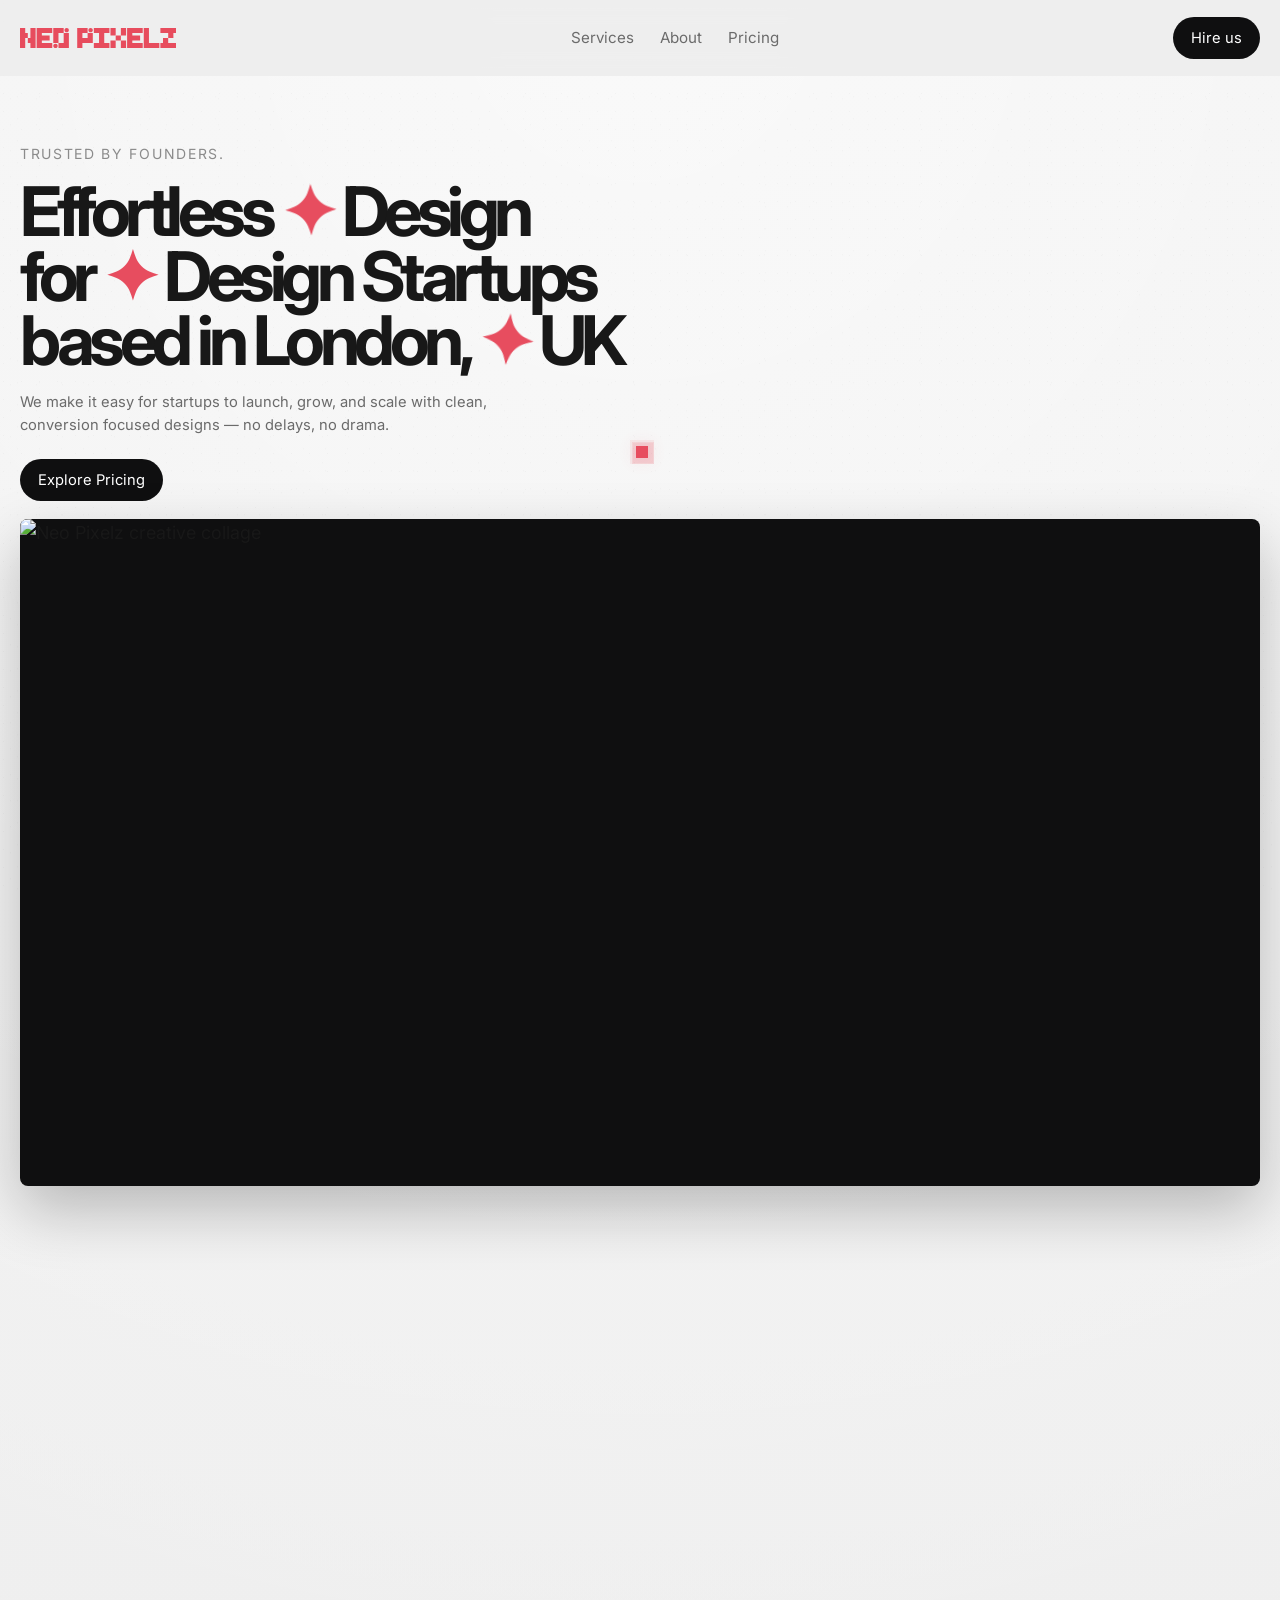
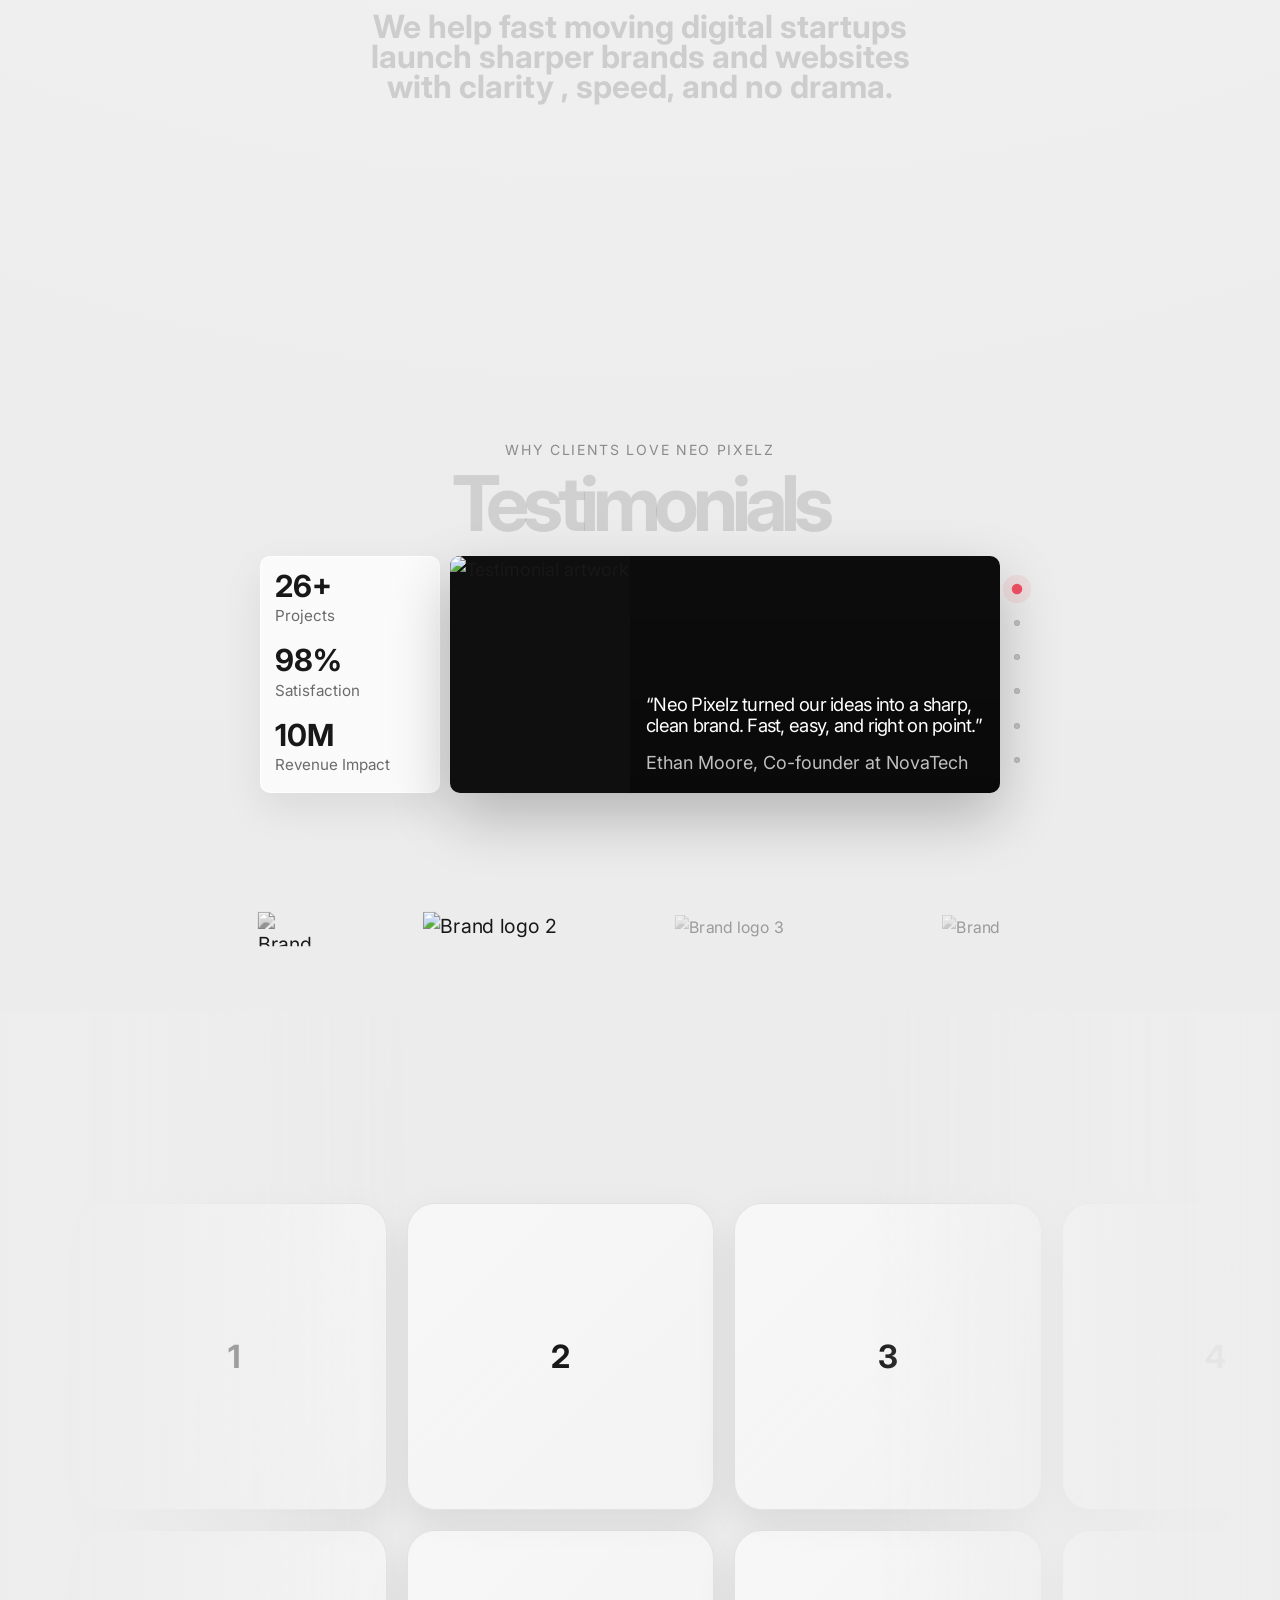
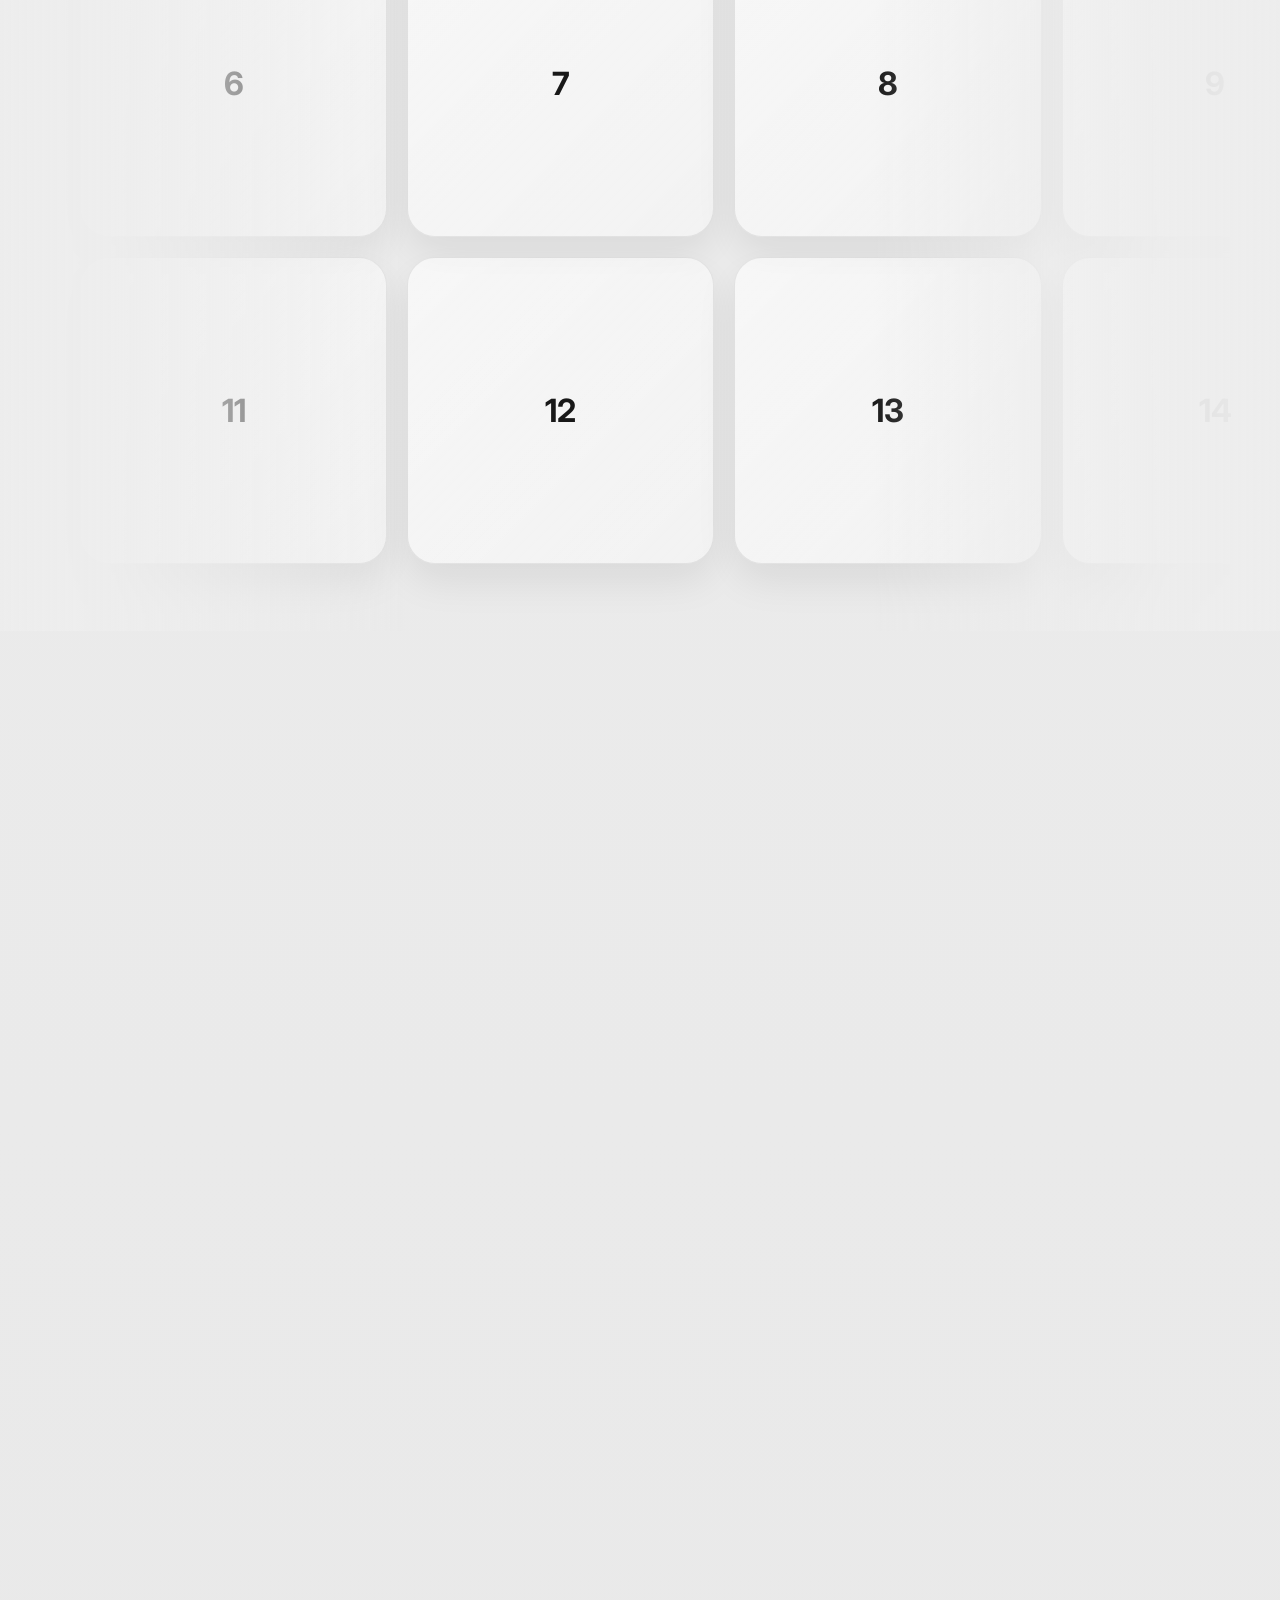
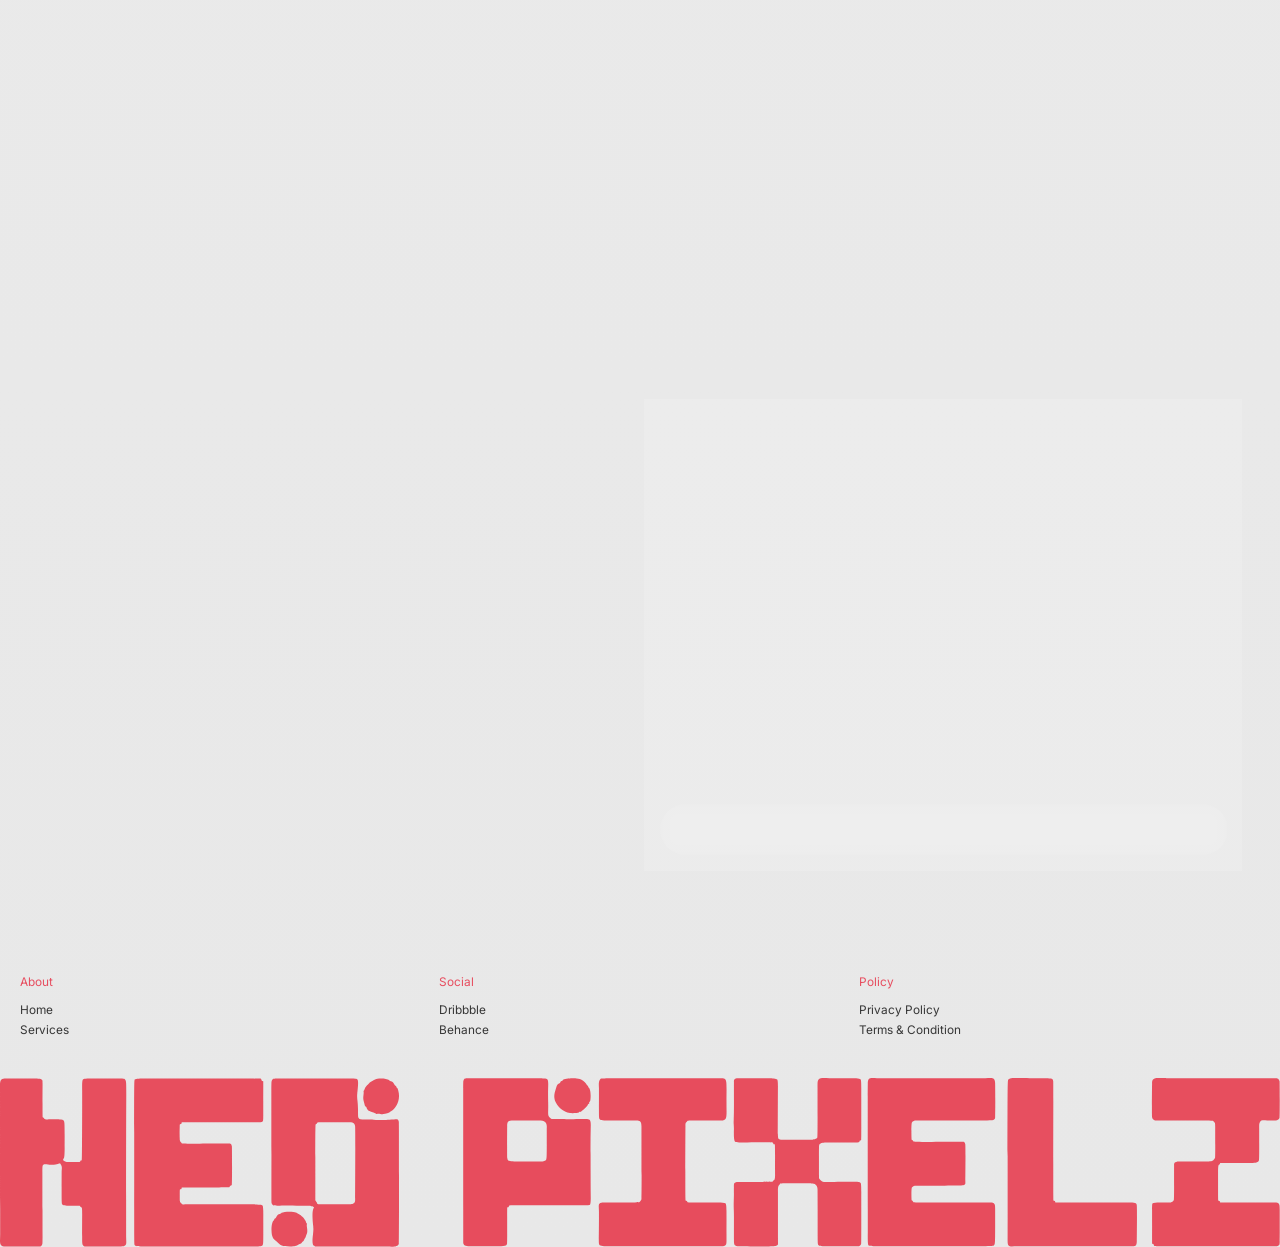
==== index.html @ 7603b180 "Add files via upload" ====
<!DOCTYPE html>
<html lang="en">
<head>
  <meta charset="UTF-8" />
  <meta name="viewport" content="width=device-width, initial-scale=1.0" />
  <meta name="description" content="Neo Pixelz-inspired agency portfolio website." />
  <title>Neo Pixelz-Design Agency</title>
  <link rel="preconnect" href="https://fonts.googleapis.com" />
  <link rel="preconnect" href="https://fonts.gstatic.com" crossorigin />
  <link href="https://fonts.googleapis.com/css2?family=Inter:wght@400;500;600;700;800;900&display=swap" rel="stylesheet" />
  <link rel="stylesheet" href="./style.css" />
</head>
<body>
  <div class="pixel-cursor" aria-hidden="true"></div>
  <div class="pixel-cursor-dot" aria-hidden="true"></div>
  <div class="cursor-follow-circle" aria-hidden="true"></div>
  <div class="splash-screen" aria-hidden="true">
    <div class="splash-inner">
      <span class="splash-mini">Creative Studio</span>
      <h1 class="splash-wordmark"><span>N</span><span>e</span><span>o</span><span>&nbsp;</span><span>P</span><span>i</span><span>x</span><span>e</span><span>l</span><span>z</span></h1>
      <span class="splash-underline" aria-hidden="true"></span>
    </div>
  </div>

  <a class="skip-link" href="#main">Skip to content</a>

  <header class="site-header">
    <div class="container nav-wrap">
      <a href="#hero" class="brand" aria-label="Neo Pixelz home">
        <img src="assets/Logo-H.svg" alt="Neo Pixelz logo" width="117" height="37" />
      </a>

      <nav class="site-nav desktop-nav" aria-label="Primary navigation">
        <a href="#services">Services</a>
        <a href="#about">About</a>
        <a href="#pricing">Pricing</a>
      </nav>

      <button class="nav-cta desktop-only" type="button">Hire us</button>

      <button class="menu-toggle" type="button" aria-expanded="false" aria-controls="mobile-nav" aria-label="Open navigation">
        <span></span><span></span>
      </button>
    </div>

    <nav id="mobile-nav" class="mobile-nav" aria-label="Mobile navigation">
      <a href="#services">Services</a>
      <a href="#about">About</a>
      <a href="#pricing">Pricing</a>
      <a href="#faq">FAQ</a>
      <a href="#contact">Contact</a>
    </nav>
  </header>

  <main id="main">
    <section class="hero section" id="hero">
      <div class="container hero-shell">
        <div class="hero-copy reveal reveal-up">
          <p class="micro-label">Trusted by founders.</p>
          <h1 class="hero-title">
            <span>Effortless <em>✦</em> Design</span>
            <span>for <strong>✦</strong> Design Startups</span>
            <span>based in London, <b>✦</b> UK</span>
          </h1>
          <p class="hero-text">We make it easy for startups to launch, grow, and scale with clean, conversion focused designs — no delays, no drama.</p>
          <div class="hero-actions">
            <a href="#pricing" class="primary-pill">Explore Pricing</a>
          </div>
        </div>

        <div class="hero-media frame-card reveal reveal-scale delay-1">
          <img src="https://framerusercontent.com/images/dT5S1njJpyHvznBNeTmMAwfBcqQ.png?width=2848&height=1604" alt="Neo Pixelz creative collage" width="1424" height="802" loading="eager" />
        </div>
      </div>

      <div class="ticker-zone">
        <div class="ticker ticker-left">
          <span>Brand Design</span><span>Logo Design</span><span>Website Design</span><span>Brand Design</span><span>Senior Designer</span><span>10 Years of Experience</span>
          <span>Brand Design</span><span>Logo Design</span><span>Website Design</span><span>Brand Design</span><span>Senior Designer</span><span>10 Years of Experience</span>
        </div>
        <div class="ticker ticker-right">
          <span>Over 100 Customers</span><span>Logo Design</span><span>Website Design</span><span>Brand Design</span><span>Conversion Focus</span><span>UI Direction</span>
          <span>Over 100 Customers</span><span>Logo Design</span><span>Website Design</span><span>Brand Design</span><span>Conversion Focus</span><span>UI Direction</span>
        </div>
      </div>
    </section>

    <section class="section intro-section">
      <div class="container narrow intro-exact">
        <div class="intro-hello reveal intro-hello-anim">(hello)</div>
        <h2 class="intro-heading reveal intro-heading-anim">
          <span class="line dark-line">We help fast moving digital startups</span>
          <span class="line dark-line">launch sharper brands and websites</span>
          <span class="line muted-line">with clarity , speed, and no drama.</span>
        </h2>
        
      </div>
    </section>

    <section class="section" id="testimonials">
      <div class="container">
        <div class="section-center reveal reveal-up">
          <p class="section-mini">Why clients love Neo Pixelz</p>
          <h2 class="display-title ghost-title">Testimonials</h2>
        </div>

        <div class="testimonial-stage">
          <div class="stats-panel glass-card reveal reveal-left">
            <div><strong>26+</strong><span>Projects</span></div>
            <div><strong>98%</strong><span>Satisfaction</span></div>
            <div><strong>10M</strong><span>Revenue Impact</span></div>
          </div>
          <article class="quote-panel testimonial-carousel frame-card reveal reveal-right delay-1" aria-label="Client testimonials">
            <div class="testimonial-viewport">
              <div class="testimonial-track">
                <div class="testimonial-card">
                  <img src="https://framerusercontent.com/images/q6Lt0wxatBudeFMJylqNDhblWfw.png?width=325&height=256" alt="Testimonial artwork" width="325" height="256" loading="lazy" />
                  <div class="quote-copy">
                    <blockquote>“Neo Pixelz turned our ideas into a sharp, clean brand. Fast, easy, and right on point.”</blockquote>
                    <p>Ethan Moore, Co-founder at NovaTech</p>
                  </div>
                </div>
                <div class="testimonial-card">
                  <img src="https://framerusercontent.com/images/q6Lt0wxatBudeFMJylqNDhblWfw.png?width=325&height=256" alt="Testimonial artwork" width="325" height="256" loading="lazy" />
                  <div class="quote-copy">
                    <blockquote>“Neo Pixelz turned our ideas into a sharp, clean brand. Fast, easy, and right on point.”</blockquote>
                    <p>Maya Chen, Founder at Luma Labs</p>
                  </div>
                </div>
                <div class="testimonial-card">
                  <img src="https://framerusercontent.com/images/q6Lt0wxatBudeFMJylqNDhblWfw.png?width=325&height=256" alt="Testimonial artwork" width="325" height="256" loading="lazy" />
                  <div class="quote-copy">
                    <blockquote>“Neo Pixelz turned our ideas into a sharp, clean brand. Fast, easy, and right on point.”</blockquote>
                    <p>Arjun Patel, CEO at Northline</p>
                  </div>
                </div>
                <div class="testimonial-card">
                  <img src="https://framerusercontent.com/images/q6Lt0wxatBudeFMJylqNDhblWfw.png?width=325&height=256" alt="Testimonial artwork" width="325" height="256" loading="lazy" />
                  <div class="quote-copy">
                    <blockquote>“Neo Pixelz turned our ideas into a sharp, clean brand. Fast, easy, and right on point.”</blockquote>
                    <p>Sophia Reed, Marketing Lead at Vanta</p>
                  </div>
                </div>
                <div class="testimonial-card">
                  <img src="https://framerusercontent.com/images/q6Lt0wxatBudeFMJylqNDhblWfw.png?width=325&height=256" alt="Testimonial artwork" width="325" height="256" loading="lazy" />
                  <div class="quote-copy">
                    <blockquote>“Neo Pixelz turned our ideas into a sharp, clean brand. Fast, easy, and right on point.”</blockquote>
                    <p>Leo Brooks, Product Head at Orbit</p>
                  </div>
                </div>
                <div class="testimonial-card">
                  <img src="https://framerusercontent.com/images/q6Lt0wxatBudeFMJylqNDhblWfw.png?width=325&height=256" alt="Testimonial artwork" width="325" height="256" loading="lazy" />
                  <div class="quote-copy">
                    <blockquote>“Neo Pixelz turned our ideas into a sharp, clean brand. Fast, easy, and right on point.”</blockquote>
                    <p>Nora Ellis, Co-founder at Finch</p>
                  </div>
                </div>
              </div>
            </div>
            <div class="testimonial-dots" aria-label="Choose testimonial">
              <button type="button" aria-label="Show testimonial 1" class="is-active"></button>
              <button type="button" aria-label="Show testimonial 2"></button>
              <button type="button" aria-label="Show testimonial 3"></button>
              <button type="button" aria-label="Show testimonial 4"></button>
              <button type="button" aria-label="Show testimonial 5"></button>
              <button type="button" aria-label="Show testimonial 6"></button>
            </div>
          </article>
        </div>

        <div class="brand-row testimonials-brand-row reveal delay-2">
          <img src="https://framerusercontent.com/images/3cWSgJFsUVvZeOw9LdQmTOSVFhE.svg?width=58&height=32" alt="Brand logo 1" width="58" height="32" loading="lazy" />
          <img src="https://framerusercontent.com/images/nfabfL1KTOOmw22T9soWodkE5Q.svg?width=127&height=32" alt="Brand logo 2" width="127" height="32" loading="lazy" />
          <img src="https://framerusercontent.com/images/oqkjAivG8qVmaPBg07Z4Yst8rwk.svg?width=162&height=32" alt="Brand logo 3" width="162" height="32" loading="lazy" />
          <img src="https://framerusercontent.com/images/nmwtsE1SWD34rSXL3OhLE7CTn0.svg?width=83&height=32" alt="Brand logo 4" width="83" height="32" loading="lazy" />
        </div>
      </div>
    </section>

    <section class="section" id="recent-works">
      <div class="container">
        <div class="section-center reveal reveal-up">
          <p class="section-mini">Our Work</p>
          <h2 class="section-title">Recent Works</h2>
        </div>

        <div class="works-scroll-container reveal reveal-up delay-1" aria-label="Recent works">
          <div class="works-row row-1">
            <div class="works-track">
              <div class="work-card">1</div>
              <div class="work-card">2</div>
              <div class="work-card">3</div>
              <div class="work-card">4</div>
              <div class="work-card">5</div>
              <div class="work-card" aria-hidden="true">1</div>
              <div class="work-card" aria-hidden="true">2</div>
              <div class="work-card" aria-hidden="true">3</div>
              <div class="work-card" aria-hidden="true">4</div>
              <div class="work-card" aria-hidden="true">5</div>
            </div>
          </div>

          <div class="works-row row-2">
            <div class="works-track">
              <div class="work-card">6</div>
              <div class="work-card">7</div>
              <div class="work-card">8</div>
              <div class="work-card">9</div>
              <div class="work-card">10</div>
              <div class="work-card" aria-hidden="true">6</div>
              <div class="work-card" aria-hidden="true">7</div>
              <div class="work-card" aria-hidden="true">8</div>
              <div class="work-card" aria-hidden="true">9</div>
              <div class="work-card" aria-hidden="true">10</div>
            </div>
          </div>

          <div class="works-row row-3">
            <div class="works-track">
              <div class="work-card">11</div>
              <div class="work-card">12</div>
              <div class="work-card">13</div>
              <div class="work-card">14</div>
              <div class="work-card">15</div>
              <div class="work-card" aria-hidden="true">11</div>
              <div class="work-card" aria-hidden="true">12</div>
              <div class="work-card" aria-hidden="true">13</div>
              <div class="work-card" aria-hidden="true">14</div>
              <div class="work-card" aria-hidden="true">15</div>
            </div>
          </div>
        </div>
      </div>
    </section>

    <section class="section" id="services">
      <div class="container service-scatter reveal reveal-up">
        <h2 class="section-title service-center-title">What We Do?</h2>
        <div class="service-words" aria-label="Services">
          <span class="service-word-cloud word-brand">Brand Identity</span>
          <span class="service-word-cloud word-graphic">Graphic Design</span>
          <span class="service-word-cloud word-web">Web Design &amp; Dev</span>
          <span class="service-word-cloud word-performance">Performance Marketing</span>
          <span class="service-word-cloud word-social">Social Media</span>
          <span class="service-word-cloud word-video">Video Production</span>
        </div>
      </div>
    </section>

    <section class="section" id="faq">
      <div class="container narrow">
        <div class="section-center reveal reveal-up">
          <h2 class="section-title">Your Questions, Answered</h2>
        </div>
        <div class="faq-grid reveal reveal-up delay-1">
          <details><summary>Why’s Neo Pixelz instead of full time designer?</summary><p>Neo Pixelz gives startups focused design support without the overhead of a full-time hire.</p></details>
          <details><summary>How to request a design?</summary><div class="faq-answer"><div><p>You can send your brief, wireframe, or references and the work is scheduled from there.</p></div></div></details>
          <details><summary>Speed of design delivery?</summary><div class="faq-answer"><div><p>Most requests move quickly, usually within a few business days depending on scope.</p></div></div></details>
          <details><summary>What if I don’t like design?</summary><div class="faq-answer"><div><p>Feedback and revision rounds are part of the process to refine the final result.</p></div></div></details>
          <details><summary>What’s the Neo Pixelz progress like?</summary><p>The workflow at Neo Pixelz moves from brief to exploration, refinement, and final delivery.</p></details>
          <details><summary>Are there any refund?</summary><div class="faq-answer"><div><p>Refund terms depend on project stage and completed work.</p></div></div></details>
        </div>
      </div>
    </section>

    <section class="section contact-section" id="contact">
      <div class="container wide-shell">
        <div class="section-center contact-section-heading reveal reveal-up">
          <p class="section-mini">Let's Connect</p>
          <h2 class="display-title ghost-title">Let's Connect</h2>
        </div>
        <div class="contact-visual frame-card reveal reveal-scale full-bleed-card">
          <img src="https://framerusercontent.com/images/L3jNOIvjVNNJ9KYGN7ZewlhM4.png" alt="Contact section visual" width="1440" height="920" loading="lazy" />
          <div class="contact-overlay with-form">
            <div class="contact-lead">
              <p class="section-mini light">Let's Connect</p>
              <h2>Got a project in mind?</h2>
              <p class="contact-copy">Let's make something happen together.</p>
            </div>
            <form class="contact-form embedded-form">
              <div class="field-grid">
                <label>
                  <span>Name</span>
                  <input type="text" name="name" placeholder="Your name" />
                </label>
                <label>
                  <span>Email</span>
                  <input type="email" name="email" placeholder="you@example.com" />
                </label>
              </div>
              <label>
                <span>Company</span>
                <input type="text" name="company" placeholder="Your company or brand" />
              </label>
              <label>
                <span>Project Details</span>
                <textarea name="message" rows="5" placeholder="Tell us about your project"></textarea>
              </label>
              <button type="submit" class="primary-pill light-pill">Contact Us</button>
            </form>
          </div>
        </div>
      </div>
    </section>
  </main>

  <footer class="site-footer">
    <div class="container footer-card">
      <div class="footer-links">
        <div><p>About</p><a href="#about">Home</a><a href="#services">Services</a></div>
        <div><p>Social</p><a href="#">Dribbble</a><a href="#">Behance</a></div>
        <div><p>Policy</p><a href="#">Privacy Policy</a><a href="#">Terms & Condition</a></div>
      </div>
      </div>

      <div class="footer-brand">
        <img src="assets/Logo 1.svg" alt="" srcset="">
      </div>
  </footer>

  <script src="./script.js" defer></script>
</body>
</html>
---- style.css ----
:root {
  --bg: #ededed;
  --surface: #ffffff;
  --text: #181818;
  --muted: #6b6b6b;
  --muted-light: #8b8b8b;
  --line: rgba(0,0,0,0.08);
  --orange: #e74d5f;
  --orange-dark: #ff4c00;
  --dark: #0f0f10;
  --dark-2: #161617;
  --radius-sm: 18px;
  --radius-md: 28px;
  --radius-lg: 36px;
  --shadow-soft: 0 16px 40px rgba(0,0,0,0.08);
  --shadow-dark: 0 24px 60px rgba(0,0,0,0.24);
  --max: 1180px;
  --text-xs: clamp(0.75rem, 0.72rem + 0.2vw, 0.875rem);
  --text-sm: clamp(0.875rem, 0.84rem + 0.2vw, 1rem);
  --text-base: clamp(1rem, 0.96rem + 0.25vw, 1.125rem);
  --text-lg: clamp(1.25rem, 1.1rem + 0.8vw, 1.8rem);
  --text-xl: clamp(2rem, 1.35rem + 2vw, 3.6rem);
  --text-hero: clamp(2.9rem, 1.2rem + 5.5vw, 6.8rem);
}
* { box-sizing: border-box; margin: 0; padding: 0; }
html { scroll-behavior: smooth; }
body {
  min-height: 100vh;
  font-family: 'Inter', sans-serif;
  font-size: var(--text-base);
  line-height: 1.55;
  color: var(--text);
  background: var(--bg);
}
img { display: block; max-width: 100%; height: auto; }
a { color: inherit; text-decoration: none; }
button { font: inherit; border: 0; background: none; cursor: pointer; }
details summary { list-style: none; cursor: pointer; }
details summary::-webkit-details-marker { display: none; }
.skip-link {
  position: absolute;
  top: -48px;
  left: 16px;
  padding: 10px 14px;
  border-radius: 999px;
  background: #000;
  color: #fff;
  z-index: 1000;
}
.skip-link:focus { top: 16px; }
.container { width: min(calc(100% - 28px), var(--max)); margin: 0 auto; }
.narrow { width: min(calc(100% - 28px), 820px); }
.section { padding: clamp(2.5rem, 6vw, 5.5rem) 0; }
.site-header {
  position: sticky;
  top: 0;
  z-index: 100;
  background: rgba(237, 237, 237, 0.86);
  backdrop-filter: blur(14px);
}
.nav-wrap {
  min-height: 76px;
  display: flex;
  align-items: center;
  justify-content: space-between;
  gap: 18px;
}
.brand img { width: 156px; height: auto; }
.desktop-nav {
  display: flex;
  gap: 26px;
  color: var(--muted);
  font-size: 0.95rem;
}
.nav-cta,
.primary-pill {
  min-height: 42px;
  padding: 0 18px;
  border-radius: 999px;
  background: var(--dark);
  color: #fff;
  display: inline-flex;
  align-items: center;
  justify-content: center;
  font-size: 0.92rem;
}
.menu-toggle {
  display: none;
  width: 44px;
  height: 44px;
  align-items: center;
  justify-content: center;
  flex-direction: column;
  gap: 5px;
  border-radius: 999px;
  border: 1px solid var(--line);
}
.menu-toggle span {
  width: 16px;
  height: 2px;
  border-radius: 999px;
  background: var(--text);
}
.mobile-nav {
  display: none;
  padding: 0 14px 14px;
  flex-direction: column;
  gap: 12px;
}
.mobile-nav a {
  padding: 14px 16px;
  border-radius: 16px;
  background: rgba(255,255,255,0.85);
  border: 1px solid var(--line);
}
.hero {
  position: relative;
}
.hero-shell {
  display: grid;
  gap: 22px;
}
.hero-copy {
  text-align: left;
  max-width: 760px;
  margin: 0;
  justify-self: start;
}
.micro-label,
.section-mini {
  color: var(--muted-light);
  font-size: var(--text-xs);
  letter-spacing: 0.12em;
  text-transform: uppercase;
}
.hero-title {
  margin-top: 16px;
  font-size: var(--text-hero);
  line-height: 0.95;
  letter-spacing: -0.08em;
  font-weight: 700;
}
.hero-title span { display: block; }
.hero-title em,
.hero-title strong,
.hero-title b {
  display: inline-block;
  color: var(--orange);
  font-style: normal;
  font-weight: 700;
  transform-origin: center;
  transition: transform 0.2s ease-out;
  will-change: transform;
}
.hero-text {
  max-width: 580px;
  color: var(--muted);
  margin-top: 18px;
}
.hero-actions { margin-top: 22px; }
.frame-card {
  border-radius: 26px;
  overflow: hidden;
  background: var(--dark);
  box-shadow: var(--shadow-dark);
}
.glass-card {
  border-radius: 24px;
  background: rgba(255,255,255,0.75);
  border: 1px solid rgba(255,255,255,0.7);
  box-shadow: var(--shadow-soft);
}
.hero-media img {
  width: 100%;
  aspect-ratio: 1.8;
  object-fit: cover;
}
.brand-row {
  display: flex;
  align-items: center;
  justify-content: center;
  flex-wrap: wrap;
  gap: 34px;
  opacity: 0.9;
}
.testimonials-brand-row {
  margin-top: 120px;
  margin-bottom: 0;
  width: min(100%, 760px);
  margin-left: auto;
  margin-right: auto;
  justify-content: space-between;
  gap: clamp(42px, 6vw, 86px);
}
.testimonials-brand-row img {
  opacity: .38;
  transform: scale(.88);
  transition: transform .7s cubic-bezier(.16,1,.3,1), opacity .7s cubic-bezier(.16,1,.3,1), filter .7s cubic-bezier(.16,1,.3,1);
  filter: grayscale(1);
}
.testimonials-brand-row img.is-active {
  opacity: 1;
  transform: scale(1.08);
  filter: grayscale(0);
}
.ticker-zone {
  margin-top: 14px;
  overflow: hidden;
  display: grid;
  gap: 10px;
}
.ticker {
  display: flex;
  gap: 10px;
  min-width: max-content;
}
.ticker span,
.chip-row span,
.service-pills span {
  padding: 10px 14px;
  border-radius: 999px;
  background: var(--orange);
  color: white;
  font-size: 0.88rem;
  white-space: nowrap;
}
.ticker-left { animation: marqueeLeft 28s linear infinite; }
.ticker-right { animation: marqueeRight 30s linear infinite; }
.intro-section { padding-top: 3rem; }
.intro-title {
  margin-top: 12px;
  font-size: clamp(1.6rem, 1.2rem + 1.3vw, 2.4rem);
  line-height: 1.18;
  text-align: center;
}
.chip-row {
  margin-top: 20px;
  display: flex;
  justify-content: center;
  flex-wrap: wrap;
  gap: 10px;
}
.section-center { text-align: center; }
.display-title,
.section-title {
  margin-top: 10px;
  font-size: var(--text-xl);
  line-height: 0.95;
  letter-spacing: -0.07em;
}
.ghost-title {
  color: rgba(0,0,0,0.12);
}
.testimonial-stage {
  margin-top: 24px;
  display: grid;
  grid-template-columns: 280px 1fr;
  gap: 18px;
  align-items: stretch;
}
.stats-panel {
  padding: 18px;
  display: grid;
  gap: 16px;
}
.stats-panel strong {
  display: block;
  font-size: clamp(2rem, 1.4rem + 1.8vw, 3rem);
  line-height: 1;
}
.stats-panel span { color: var(--muted); font-size: 0.95rem; }
.quote-panel {
  display: grid;
  grid-template-columns: 325px 1fr;
  gap: 0;
}
.quote-panel img {
  width: 100%;
  height: 100%;
  object-fit: cover;
}
.quote-copy {
  padding: 28px;
  color: #fff;
  display: flex;
  flex-direction: column;
  justify-content: flex-end;
  background: linear-gradient(180deg, rgba(0,0,0,0.15), rgba(0,0,0,0.35));
}
.quote-copy blockquote {
  font-size: clamp(1.2rem, 1rem + 0.8vw, 1.75rem);
  line-height: 1.18;
  letter-spacing: -0.04em;
}
.quote-copy p { margin-top: 12px; color: rgba(255,255,255,0.74); }
.work-stack {
  margin-top: 24px;
  display: grid;
  gap: 18px;
}
.project-card img {
  width: 100%;
  aspect-ratio: 1.75;
  object-fit: cover;
  transition: transform 0.8s cubic-bezier(.16,1,.3,1);
}
.project-card:hover img { transform: scale(1.03); }
.project-meta {
  position: absolute;
  inset: auto 20px 20px 20px;
  display: flex;
  align-items: center;
  justify-content: space-between;
  color: #fff;
}
.project-card { position: relative; }
.project-meta h3 {
  font-size: 1.6rem;
  letter-spacing: -0.05em;
}
.services-spotlight {
  margin-top: 24px;
  display: grid;
  grid-template-columns: 1fr auto 1fr;
  align-items: center;
  gap: 18px;
}
.service-word {
  font-size: clamp(2.3rem, 2rem + 2vw, 5rem);
  letter-spacing: -0.2em;
  color: var(--orange);
  line-height: 0.9;
}
.service-word.right { text-align: right; }
.service-center-card {
  width: min(100%, 500px);
  padding: 16px;
}
.service-center-card img {
  border-radius: 20px;
  width: 100%;
  aspect-ratio: 1.6;
  object-fit: cover;
}
.service-pills {
  margin-top: 14px;
  display: flex;
  justify-content: center;
  flex-wrap: wrap;
  gap: 10px;
}
.about-layout {
  margin-top: 20px;
  display: grid;
  grid-template-columns: 360px 1fr;
  gap: 28px;
  align-items: start;
}
.about-card {
  position: relative;
}
.about-card img {
  width: 100%;
  aspect-ratio: 0.8;
  object-fit: cover;
}
.social-dots {
  position: absolute;
  left: 16px;
  bottom: 16px;
  display: flex;
  gap: 8px;
}
.social-dots span {
  width: 26px;
  height: 26px;
  border-radius: 999px;
  background: rgba(255,255,255,0.18);
  border: 1px solid rgba(255,255,255,0.22);
  backdrop-filter: blur(10px);
}
.about-copy p:last-of-type,
.about-copy > p:nth-of-type(2) {
  margin-top: 14px;
  color: var(--muted);
}
.timeline-list {
  margin-top: 24px;
  display: grid;
  gap: 10px;
}
.timeline-list div {
  display: flex;
  justify-content: space-between;
  gap: 14px;
  padding-top: 12px;
  border-top: 1px solid var(--line);
}
.timeline-list span { color: var(--muted); }
.awards-list {
  margin-top: 24px;
  display: grid;
  gap: 10px;
}
.awards-list div {
  display: grid;
  grid-template-columns: 1fr 2fr auto;
  gap: 12px;
  padding: 14px 0;
  border-top: 1px solid var(--line);
}
.awards-list span { color: var(--muted); }
.pricing-stack {
  margin-top: 24px;
  display: grid;
  gap: 16px;
}
.pricing-card {
  padding: 24px;
  border-radius: 24px;
}
.light-card {
  background: #fff;
  border: 1px solid var(--line);
  box-shadow: var(--shadow-soft);
}
.dark-glow {
  color: #fff;
  background:
    radial-gradient(circle at 20% 100%, rgba(255,90,20,0.9), transparent 24%),
    linear-gradient(180deg, #111114 0%, #171718 100%);
  box-shadow: var(--shadow-dark);
}
.plan-name { font-weight: 600; }
.plan-copy { margin-top: 10px; color: var(--muted); }
.dark-glow .plan-copy { color: rgba(255,255,255,0.72); }
.price-line {
  margin-top: 18px;
  display: flex;
  align-items: baseline;
  gap: 10px;
}
.price-line strong {
  font-size: clamp(2rem, 1.3rem + 2vw, 3.4rem);
  line-height: 1;
}
.pricing-card ul {
  margin-top: 18px;
  padding-left: 18px;
  display: grid;
  gap: 10px;
}
.faq-grid {
  margin-top: 24px;
  display: grid;
  grid-template-columns: repeat(2, 1fr);
  gap: 12px;
}
.faq-grid details {
  background: rgba(255,255,255,0.72);
  border: 1px solid rgba(255,255,255,0.78);
  border-radius: 16px;
  padding: 16px 18px;
  box-shadow: var(--shadow-soft);
}
.faq-grid summary {
  position: relative;
  padding-right: 24px;
  font-weight: 500;
}
.faq-grid summary::after {
  content: '+';
  position: absolute;
  right: 0;
  top: 0;
  color: var(--muted);
}
.faq-grid details[open] summary::after { content: '−'; }
.faq-grid p { margin-top: 10px; color: var(--muted); }
.contact-visual {
  position: relative;
}
.contact-visual img {
  width: 100%;
  aspect-ratio: 2.2;
  object-fit: cover;
  filter: brightness(0.58);
}
.contact-overlay {
  position: absolute;
  inset: 0;
  padding: 28px;
  display: flex;
  align-items: flex-end;
  justify-content: space-between;
  gap: 18px;
  color: #fff;
}
.contact-overlay h2 {
  margin-top: 8px;
  font-size: clamp(2rem, 1.4rem + 2vw, 3.6rem);
  line-height: 0.95;
  letter-spacing: -0.07em;
}
.light { color: rgba(255,255,255,0.72); }
.light-pill { background: #fff; color: #111; }
.site-footer { padding: 0 0 0px; }
.footer-card {
  overflow: hidden;
  color: #161616;
  padding: 26px 22px 14px;
}
.footer-links {
  display: grid;
  grid-template-columns: repeat(3, 1fr);
  gap: 18px;
}
.footer-links p {
  color: #e74d5f;
  margin-bottom: 10px;
}
.footer-links a {
  display: block;
  color: rgba(22, 22, 22, 0.85);
  margin-bottom: 2px;
}
.footer-brand {
  margin-top: 36px;
  font-size: clamp(8rem, 3rem + 8vw, 8rem);
  line-height: 0.5;
  letter-spacing: -0.07em;
  font-weight: 800;
}
.reveal {
  opacity: 0;
  transform: translateY(30px);
  transition: transform 0.8s cubic-bezier(.16,1,.3,1), opacity 0.8s cubic-bezier(.16,1,.3,1);
}
.reveal-scale { transform: scale(0.96); }
.reveal-left { transform: translateX(-36px); }
.reveal-right { transform: translateX(36px); }
.reveal.is-visible { opacity: 1; transform: none; }
.delay-1 { transition-delay: 0.08s; }
.delay-2 { transition-delay: 0.16s; }
@keyframes marqueeLeft {
  from { transform: translateX(0); }
  to { transform: translateX(-50%); }
}
@keyframes marqueeRight {
  from { transform: translateX(-50%); }
  to { transform: translateX(0); }
}
/* Recent Works Section */
#recent-works {
  overflow: hidden;
}
.works-scroll-container {
  display: flex;
  flex-direction: column;
  gap: 20px;
  margin-top: 3rem;
}
.works-row {
  display: flex;
  gap: 20px;
  width: 100%;
  overflow: hidden;
  position: relative;
  will-change: transform;
}
.works-row.row-1,
.works-row.row-3 {
  animation: scrollLeft 60s linear infinite;
}
.works-row.row-2 {
  animation: scrollRight 60s linear infinite;
}
.work-card {
  min-width: 20%;
  width: 20%;
  aspect-ratio: 1;
  background: linear-gradient(135deg, rgba(255,255,255,0.6) 0%, rgba(255,255,255,0.4) 100%);
  border: 1px solid var(--line);
  border-radius: var(--radius-md);
  display: flex;
  align-items: center;
  justify-content: center;
  font-size: 2rem;
  font-weight: 700;
  color: var(--text);
  box-shadow: var(--shadow-soft);
  flex-shrink: 0;
  transition: transform 0.3s ease, box-shadow 0.3s ease;
}
.work-card:hover {
  transform: translateY(-4px);
  box-shadow: var(--shadow-dark);
}
@keyframes scrollLeft {
  0% {
    transform: translateX(0);
  }
  20% {
    transform: translateX(-20%);
  }
  40% {
    transform: translateX(-40%);
  }
  60% {
    transform: translateX(-40%);
  }
  80% {
    transform: translateX(0);
  }
  100% {
    transform: translateX(0);
  }
}
@keyframes scrollRight {
  0% {
    transform: translateX(-40%);
  }
  20% {
    transform: translateX(-20%);
  }
  40% {
    transform: translateX(0);
  }
  60% {
    transform: translateX(0);
  }
  80% {
    transform: translateX(-40%);
  }
  100% {
    transform: translateX(-40%);
  }
}
@media (max-width: 900px) {
  .testimonial-stage,
  .quote-panel,
  .about-layout,
  .services-spotlight,
  .faq-grid,
  .awards-list div,
  .footer-links {
    grid-template-columns: 1fr;
  }
  .service-word { text-align: center; }
  .service-word.right { text-align: center; }
  .contact-overlay {
    align-items: flex-start;
    flex-direction: column;
    justify-content: flex-end;
  }
}
@media (max-width: 760px) {
  /* Navigation & Header */
  .desktop-nav, .desktop-only { display: none; }
  .menu-toggle { display: inline-flex; min-width: 44px; min-height: 44px; }
  .mobile-nav.is-open { display: flex; }
  .mobile-nav a { min-height: 44px; display: flex; align-items: center; }
  .nav-cta, .primary-pill { min-height: 44px; min-width: 44px; }
  /* Hero Section */
  .hero-title { font-size: clamp(2.2rem, 10vw, 3.6rem); letter-spacing: -0.06em; }
  .hero-copy { max-width: 90vw; }
  .hero-text { font-size: 0.95rem; line-height: 1.5; }
  /* Typography & Spacing */
  .brand-row { gap: 16px; }
  .ticker span, .chip-row span, .service-pills span { font-size: 0.8rem; padding: 10px 13px; line-height: 1.3; }
  .section-mini, .micro-label { font-size: 0.7rem; letter-spacing: 0.1em; }
  .section { padding: 2.5rem 0; }
  /* Testimonials */
  .testimonial-stage { grid-template-columns: 1fr; gap: 12px; margin-top: 14px; }
  .stats-panel { padding: 14px; border-radius: 12px; }
  .stats-panel strong { font-size: clamp(1.5rem, 1.2rem + 0.8vw, 2.2rem); }
  .quote-panel { grid-template-columns: 1fr; min-height: auto; border-radius: 12px; }
  /* Recent Works */
  .works-scroll-container { gap: 16px; margin-top: 2rem; }
  .work-card { font-size: 1.4rem; border-radius: 12px; }
  @keyframes scrollLeft {
    0% { transform: translateX(0); }
    100% { transform: translateX(-60%); }
  }
  @keyframes scrollRight {
    0% { transform: translateX(-60%); }
    100% { transform: translateX(0); }
  }
  .quote-copy { padding: 14px; }
  .quote-copy blockquote { font-size: clamp(0.95rem, 0.92rem + 0.4vw, 1.2rem); }
  /* Cards & Buttons */
  button, a, details { min-height: 44px; min-width: 44px; }
  .footer-brand { margin-top: 24px; }
  .pricing-card { min-height: auto; }
  /* Forms */
  .contact-form input, .contact-form textarea, .contact-form select {
    min-height: 44px;
    font-size: 16px;
    border-radius: 12px;
  }
  .contact-form textarea { min-height: 100px; }
  /* FAQs */
  .faq-grid { grid-template-columns: 1fr; gap: 10px; }
  .faq-grid details { padding: 12px 14px; border-radius: 12px; }
  .faq-grid summary { font-size: 0.9rem; }
}
@media (prefers-reduced-motion: reduce) {
  html { scroll-behavior: auto; }
  .reveal { opacity: 1; transform: none; transition: none; }
  .ticker-left, .ticker-right { animation: none; }
  .project-card img { transition: none; }
}
body {
  background: #ededed;
  color: #181818;
}
.container { width: min(calc(100% - 24px), 1120px); }
.section { padding: clamp(2.25rem, 5.2vw, 4.75rem) 0; }
.hero-shell { gap: 18px; }
.hero-copy { max-width: 700px; }
.hero-title { font-size: clamp(2.65rem, 1.1rem + 5vw, 6.1rem); line-height: .93; }
.hero-text { max-width: 540px; font-size: 1rem; }
.hero-media { border-radius: 22px; }
.hero-media img { aspect-ratio: 1.72; }
.brand-row { gap: 28px; }
.ticker-zone { gap: 8px; }
.ticker span, .chip-row span, .service-pills span { background: #e74d5f; font-weight: 500; }
.intro-section { padding-top: 2.3rem; }
.narrow { width: min(calc(100% - 24px), 760px); }
.intro-title { font-size: clamp(1.45rem, 1.12rem + 1vw, 2rem); max-width: 640px; margin-left: auto; margin-right: auto; }
.ghost-title { font-size: clamp(3.6rem, 7vw, 6.7rem); line-height: .88; letter-spacing: -.08em; }
.testimonial-stage { grid-template-columns: 200px 1fr; gap: 14px; margin-top: 18px; }
.stats-panel { padding: 16px; border-radius: 18px; }
.stats-panel strong { font-size: clamp(1.8rem, 1.4rem + 1.2vw, 2.55rem); }
.quote-panel { border-radius: 18px; grid-template-columns: 250px 1fr; min-height: 220px; }
.quote-copy { padding: 20px; }
.quote-copy blockquote { font-size: clamp(1rem, .95rem + .6vw, 1.35rem); }
@media (max-width: 760px) {
  .container, .narrow { width: min(calc(100% - 16px), 100%); }
  .section { padding: 2rem 0; }
  .hero-title { font-size: clamp(2.1rem, 10vw, 3.5rem); }
  .ghost-title { font-size: clamp(2.8rem, 16vw, 4.7rem); }
  .service-center-card { width: 100%; }
  .footer-brand { font-size: clamp(3.8rem, 19vw, 6rem); }
  /* Mobile-specific optimizations */
  .nav-wrap { min-height: 64px; gap: 12px; padding: 8px 0; }
  .brand img { width: 156px; margin-top: 13px; }
  .hero-media { border-radius: 12px; }
  .hero-media img { aspect-ratio: 1.25; border-radius: 12px; }
  .intro-section { padding: 2rem 0 1.5rem; }
  .intro-title { font-size: clamp(1.2rem, 1rem + 0.8vw, 1.6rem); max-width: 100%; }
  .chip-row { gap: 8px; }
}
body.is-loading {
  overflow: hidden;
}
.splash-screen {
  position: fixed;
  inset: 0;
  z-index: 9999;
  display: grid;
  place-items: center;
  background: #0f0f10;
  color: #fff;
  transition: opacity .8s cubic-bezier(.16,1,.3,1), visibility .8s cubic-bezier(.16,1,.3,1);
}
.splash-screen.is-hidden {
  opacity: 0;
  visibility: hidden;
  pointer-events: none;
}
.splash-inner {
  text-align: center;
  transform: translateY(10px) scale(.98);
  animation: splashRise 1.1s cubic-bezier(.16,1,.3,1) forwards;
}
.splash-mini {
  display: block;
  margin-bottom: 10px;
  color: rgba(255,255,255,.55);
  font-size: .8rem;
  letter-spacing: .18em;
  text-transform: uppercase;
}
.splash-inner h1 {
  font-size: clamp(2.8rem, 5vw, 5.6rem);
  letter-spacing: -.08em;
  line-height: .92;
}
@keyframes splashRise {
  from { opacity: 0; transform: translateY(18px) scale(.96); }
  to { opacity: 1; transform: translateY(0) scale(1); }
}
.hero-media img { aspect-ratio: 1.62; }
.testimonial-stage {
  grid-template-columns: 240px 1fr;
  gap: 18px;
}
.stats-panel {
  min-height: 100%;
  padding: 20px;
}
.quote-panel {
  grid-template-columns: 300px 1fr;
  min-height: 280px;
}
.quote-copy {
  padding: 26px;
}
.services-spotlight {
  gap: 18px;
}
.service-center-card {
  width: min(100%, 520px);
  padding: 16px;
  border-radius: 24px;
}
.service-center-card img {
  aspect-ratio: 1.5;
}
.pricing-card {
  padding: 24px;
  border-radius: 22px;
}
.contact-section .container {
  display: grid;
  gap: 18px;
}
.contact-visual {
  border-radius: 24px;
}
.contact-visual img {
  aspect-ratio: 2.05;
}
.contact-copy {
  margin-top: 10px;
  color: rgba(255,255,255,.76);
}
.contact-form-card {
  background: rgba(255,255,255,.86);
  border: 1px solid rgba(255,255,255,.9);
  border-radius: 24px;
  box-shadow: 0 16px 40px rgba(0,0,0,.08);
  padding: 22px;
}
.contact-form {
  display: grid;
  gap: 14px;
}
.field-grid {
  display: grid;
  grid-template-columns: repeat(2, minmax(0,1fr));
  gap: 14px;
}
.contact-form label {
  display: grid;
  gap: 8px;
}
.contact-form span {
  font-size: .9rem;
  color: #5f5f5f;
}
.contact-form input,
.contact-form select,
.contact-form textarea {
  width: 100%;
  border: 1px solid rgba(0,0,0,.08);
  background: #fff;
  color: #171717;
  border-radius: 14px;
  padding: 14px 16px;
  font: inherit;
  outline: none;
}
.contact-form textarea {
  resize: vertical;
  min-height: 140px;
}
.contact-form input:focus,
.contact-form select:focus,
.contact-form textarea:focus {
  border-color: #e74d5f;
  box-shadow: 0 0 0 3px rgba(231,77,95,.12);
}
@media (max-width: 900px) {
  .testimonial-stage,
  .quote-panel,
  .field-grid {
    grid-template-columns: 1fr;
  }
}
:root {
  --max-wide: 1248px;
}
.container.wide-shell {
  width: min(calc(100% - 20px), var(--max-wide));
}
.hero-shell
,
.contact-section .container,
.site-footer .container {
  width: min(calc(100% - 20px), var(--max-wide));
}
.hero-media
,
.contact-visual,
.footer-card {
  width: 100%;
}
.project-card
,
.contact-visual,
.footer-card,
.hero-media {
  max-width: none;
}
.splash-screen {
  background: radial-gradient(circle at 50% 50%, rgba(255,91,20,0.08), transparent 20%), #0f0f10;
}
.splash-screen::before,
.splash-screen::after {
  content: '';
  position: absolute;
  width: 30vw;
  height: 30vw;
  max-width: 320px;
  max-height: 320px;
  border-radius: 44% 56% 52% 48% / 42% 38% 62% 58%;
  background: rgba(255,91,20,0.13);
  filter: blur(10px);
  animation: liquidBlob 5.8s ease-in-out infinite;
}
.splash-screen::before {
  left: 50%;
  top: 50%;
  transform: translate(-62%, -52%);
}
.splash-screen::after {
  left: 50%;
  top: 50%;
  transform: translate(-38%, -48%);
  animation-duration: 7.4s;
  background: rgba(255,255,255,0.07);
}
.splash-inner {
  position: relative;
  z-index: 1;
}
.splash-mini {
  font-size: .72rem;
  margin-bottom: 8px;
}
.splash-inner h1 {
  font-size: clamp(2rem, 3.2vw, 3.2rem);
  letter-spacing: -.07em;
}
@keyframes liquidBlob {
  0% {
    border-radius: 44% 56% 52% 48% / 42% 38% 62% 58%;
    transform: translate(-62%, -52%) scale(1);
  }
  25% {
    border-radius: 52% 48% 40% 60% / 52% 44% 56% 48%;
    transform: translate(-58%, -48%) scale(1.08);
  }
  50% {
    border-radius: 60% 40% 58% 42% / 44% 54% 46% 56%;
    transform: translate(-64%, -50%) scale(.94);
  }
  75% {
    border-radius: 48% 52% 46% 54% / 58% 46% 54% 42%;
    transform: translate(-60%, -54%) scale(1.03);
  }
  100% {
    border-radius: 44% 56% 52% 48% / 42% 38% 62% 58%;
    transform: translate(-62%, -52%) scale(1);
  }
}
.contact-overlay.with-form {
  display: grid;
  grid-template-columns: minmax(0, .9fr) minmax(320px, .92fr);
  align-items: end;
  gap: 22px;
}
.embedded-form {
  background: rgba(255,255,255,0.14);
  border: 1px solid rgba(255,255,255,0.16);
  backdrop-filter: blur(14px);
  border-radius: 20px;
  padding: 18px;
}
.embedded-form span {
  color: rgba(255,255,255,0.78);
}
.embedded-form input,
.embedded-form textarea {
  background: rgba(255,255,255,0.96);
}
.contact-form-card {
  display: none;
}
.footer-card {
  width: min(calc(100% - 20px), var(--max-wide));
  margin: 0 auto;
  border-radius: 24px;
}
@media (max-width: 900px) {
  .contact-overlay.with-form {
    grid-template-columns: 1fr;
    align-items: start;
  }
}
@media (max-width: 760px) {
  .hero-shell
  ,
  .contact-section .container,
  .site-footer .container,
  .container.wide-shell {
    width: min(calc(100% - 12px), 100%);
  }
  .splash-inner h1 {
    font-size: clamp(1.7rem, 9vw, 2.4rem);
  }
  .contact-overlay {
    padding: 16px;
  }
  /* Enhanced mobile form experience */
  .embedded-form { padding: 12px; border-radius: 12px; }
  .embedded-form input, .embedded-form textarea {
    font-size: 16px;
    min-height: 44px;
    border-radius: 8px;
  }
}
.hero .container.wide-shell,
.hero-shell {
  width: min(calc(100vw - 20px), 1280px);
  max-width: 1280px;
}
.hero-media {
  width: 100%;
  max-width: none;
  border-radius: 24px;
}
.hero-media img {
  width: 100%;
  aspect-ratio: 1.58;
  object-fit: cover;
}
@media (max-width: 760px) {
  .hero .container.wide-shell,
  .hero-shell {
    width: min(calc(100vw - 12px), 100%);
    max-width: 100%;
  }
  .hero-media img {
    aspect-ratio: 1.25;
  }
}
/* Blue-marked reference adjustments */
.hero-copy {
  max-width: 620px;
}
.hero-title {
  font-size: clamp(2.35rem, 1rem + 4.1vw, 4.7rem);
  line-height: .94;
}
.hero-text {
  max-width: 500px;
  font-size: .92rem;
}
.hero-media {
  border-radius: 8px;
}
.hero-media img {
  aspect-ratio: 1.86;
}
.ticker-zone {
  margin-top: 10px;
}
.intro-section .narrow {
  max-width: 620px;
}
.intro-title {
  font-size: clamp(1.3rem, 1.05rem + .7vw, 1.72rem);
  max-width: 520px;
}
.chip-row span {
  padding: 8px 12px;
  font-size: .78rem;
}
.display-title.ghost-title {
  font-size: clamp(3.4rem, 6vw, 5.8rem);
  line-height: .88;
}
.testimonial-stage {
  max-width: 760px;
  margin: 18px auto 0;
  grid-template-columns: 180px 1fr;
  gap: 10px;
}
.stats-panel {
  border-radius: 10px;
  padding: 14px;
}
.stats-panel strong {
  font-size: clamp(1.6rem, 1.1rem + 1vw, 2.3rem);
}
.quote-panel {
  border-radius: 10px;
  min-height: 170px;
  grid-template-columns: 180px 1fr;
}
.quote-copy {
  padding: 16px;
}
.quote-copy blockquote {
  font-size: clamp(.92rem, .86rem + .5vw, 1.15rem);
}
.services-spotlight {
  margin-top: 14px;
  grid-template-columns: 1fr 300px 1fr;
}
.service-word {
  font-size: clamp(1.9rem, 1rem + 2vw, 3.6rem);
}
.service-center-card {
  width: 300px;
  padding: 8px;
  border-radius: 10px;
}
.service-center-card img {
  border-radius: 8px;
  aspect-ratio: 1.48;
}
.service-pills span {
  font-size: .7rem;
  padding: 6px 10px;
}
.pricing-stack {
  max-width: 420px;
  margin: 14px auto 0;
  gap: 10px;
}
.pricing-card {
  border-radius: 10px;
  padding: 14px;
}
.plan-name {
  font-size: .84rem;
}
.plan-copy,
.pricing-card li,
.price-line span {
  font-size: .72rem;
}
.price-line strong {
  font-size: clamp(1.5rem, 1rem + 1vw, 2.2rem);
}
.faq-grid {
  max-width: 700px;
  margin: 16px auto 0;
  gap: 8px;
}
.faq-grid details {
  border-radius: 8px;
  padding: 12px 14px;
}
.faq-grid summary,
.faq-grid p {
  font-size: .76rem;
}
.contact-section .container,
.container.wide-shell {
  width: min(calc(100% - 16px), 1180px);
}
.contact-visual {
  border-radius: 4px;
}
.contact-visual img {
  aspect-ratio: 2.45;
}
.contact-overlay {
  padding: 18px;
}
.contact-overlay h2 {
  font-size: clamp(1.6rem, 1.1rem + 1.5vw, 2.5rem);
}
.contact-copy {
  font-size: .82rem;
}
.embedded-form {
  border-radius: 10px;
  padding: 14px;
}
.embedded-form span,
.embedded-form input,
.embedded-form textarea {
  font-size: .78rem;
}
.footer-card {
  width: min(calc(100% - 16px), 1180px);
  border-radius: 0;
  padding: 18px 16px 0px;
}
.footer-links p,
.footer-links a {
  font-size: .74rem;
}
.footer-brand {
  font-size: clamp(8rem, 2.6rem + 6vw, 8rem);
  width: 100%;
}
@media (max-width: 900px) {
  .testimonial-stage,
  .quote-panel,
  .services-spotlight,
  .contact-overlay.with-form {
    grid-template-columns: 1fr;
  }
  .service-center-card {
    width: min(100%, 300px);
    margin: 0 auto;
  }
}
@media (max-width: 760px) {
  .hero-title {
    font-size: clamp(1.95rem, 9vw, 3rem);
  }
  .display-title.ghost-title {
    font-size: clamp(2.7rem, 15vw, 4.2rem);
  }
.intro-section {
  padding: 5.2rem 0 4rem;
}
.intro-exact {
  max-width: 1040px;
  text-align: center;
}
.intro-hello {
  color: #e74d5f;
  font-size: clamp(1.6rem, 1.1rem + 1vw, 2.2rem);
  line-height: 1;
  letter-spacing: -.03em;
  margin-bottom: 28px;
  font-family: 'Inter', sans-serif;
  font-style: italic;
  font-weight: 500;
}
.intro-heading {
  max-width: 1040px;
  margin: 0 auto;
  display: flex;
  flex-direction: column;
  align-items: center;
  gap: 0.04em;
  font-size: clamp(2.5rem, 1.6rem + 2.7vw, 5rem);
  line-height: .98;
  letter-spacing: -.075em;
  font-weight: 700;
}
.intro-heading .line {
  display: block;
}
.intro-heading .dark-line {
  color: #111111;
}
.intro-heading .muted-line {
  color: #e74d5f;
}
.intro-chip-wrap {
  margin-top: 60px;
  display: flex;
  flex-wrap: wrap;
  justify-content: center;
  gap: 12px;
}
.intro-chip-wrap span {
  min-height: 56px;
  padding: 0 28px;
  border-radius: 999px;
  display: inline-flex;
  align-items: center;
  justify-content: center;
  gap: 12px;
  background: linear-gradient(180deg, #6d6d70 0%, #5b5b5e 100%);
  color: #f0f0f0;
  box-shadow: inset 0 1px 0 rgba(255,255,255,.18), 0 5px 14px rgba(0,0,0,.16);
  font-size: 1rem;
}
.intro-chip-wrap span i {
  font-style: normal;
  opacity: .92;
}
.intro-hello-anim {
  opacity: 0;
  transform: translateY(18px) rotate(-3deg);
}
.intro-heading-anim {
  opacity: 0;
  transform: translateY(24px);
}
.intro-chip-anim {
  opacity: 0;
  transform: translateY(20px) scale(.98);
}
.intro-hello-anim.is-visible {
  opacity: 1;
  transform: translateY(0) rotate(0deg);
  transition: transform .75s cubic-bezier(.16,1,.3,1), opacity .75s cubic-bezier(.16,1,.3,1);
}
.intro-heading-anim.is-visible {
  opacity: 1;
  transform: translateY(0);
  transition: transform .9s cubic-bezier(.16,1,.3,1), opacity .9s cubic-bezier(.16,1,.3,1);
}
.intro-chip-anim.is-visible {
  opacity: 1;
  transform: translateY(0) scale(1);
  transition: transform .9s cubic-bezier(.16,1,.3,1) .12s, opacity .9s cubic-bezier(.16,1,.3,1) .12s;
}
.intro-chip-wrap span {
  transition: transform .35s cubic-bezier(.16,1,.3,1), box-shadow .35s cubic-bezier(.16,1,.3,1);
}
.intro-chip-wrap span:hover {
  transform: translateY(-2px);
  box-shadow: inset 0 1px 0 rgba(255,255,255,.2), 0 10px 20px rgba(0,0,0,.18);
}
}
@media (max-width: 760px) {
  .intro-section {
    padding: 3.2rem 0 2.8rem;
  }
  .intro-exact {
    max-width: 100%;
  }
  .intro-hello {
    margin-bottom: 18px;
    font-size: 1.35rem;
  }
  .intro-heading {
    font-size: clamp(1.8rem, 8vw, 2.8rem);
    line-height: 1.02;
  }
  .intro-chip-wrap {
    margin-top: 34px;
    gap: 10px;
  }
  .intro-chip-wrap span {
    min-height: 46px;
    padding: 0 18px;
    font-size: .88rem;
    gap: 8px;
  }
}
@media (prefers-reduced-motion: reduce) {
  .intro-hello-anim,
  .intro-heading-anim,
  .intro-chip-anim {
    opacity: 1;
    transform: none;
  }
}
.recent-feature-card {
  position: relative;
  margin-top: 18px;
  min-height: 720px;
  border-radius: 34px;
  overflow: hidden;
  padding: 74px 54px;
  display: grid;
  grid-template-columns: 260px minmax(320px, 430px) 220px;
  justify-content: space-between;
  align-items: center;
  background: linear-gradient(135deg, #cbc7c1 0%, #b8b2aa 100%);
}
.works-blur-bg {
  position: absolute;
  inset: 0;
  background:
    radial-gradient(circle at 31% 24%, rgba(58,22,12,0.74), transparent 11%),
    radial-gradient(circle at 64% 64%, rgba(22,16,10,0.76), transparent 13%),
    linear-gradient(130deg, rgba(226,227,223,0.84) 7%, rgba(205,107,62,0.86) 34%, rgba(48,35,26,0.92) 52%, rgba(201,98,54,0.88) 73%, rgba(228,227,221,0.84) 94%);
  filter: blur(18px) saturate(.92);
  transform: scale(1.08);
}
.recent-feature-card > * {
  position: relative;
  z-index: 1;
}
.works-left-meta,
.works-right-meta {
  color: rgba(255,255,255,0.96);
}
.works-copy {
  max-width: 210px;
  font-size: 1rem;
  line-height: 1.45;
  color: rgba(255,255,255,0.82);
}
.works-index-block {
  margin-top: 250px;
}
.works-index-block span {
  display: inline-block;
  color: rgba(255,255,255,0.72);
  font-size: 1rem;
  letter-spacing: .04em;
}
.works-index-block h3 {
  margin-top: 18px;
  font-size: clamp(3.2rem, 3vw, 4.3rem);
  line-height: .9;
  letter-spacing: -.08em;
  color: #f7f3ee;
}
.works-image-frame {
  width: 100%;
  max-width: 430px;
  margin: 0 auto;
  border-radius: 28px;
  overflow: hidden;
  border: 1px solid rgba(0,0,0,0.18);
  box-shadow: 0 22px 60px rgba(0,0,0,0.14);
}
.works-image-frame img {
  width: 100%;
  aspect-ratio: .82;
  object-fit: cover;
  transform: scale(1.02);
}
.works-right-meta {
  display: grid;
  gap: 54px;
  align-content: start;
}
.works-right-meta .meta-group p {
  color: rgba(255,255,255,0.68);
  font-size: .95rem;
  margin-bottom: 10px;
}
.works-right-meta .meta-group strong,
.works-right-meta .meta-group li {
  color: rgba(255,255,255,0.96);
  font-size: 1.05rem;
  line-height: 1.5;
  font-weight: 600;
}
.works-right-meta ul {
  list-style: none;
  display: grid;
  gap: 2px;
}
@media (max-width: 1100px) {
  .recent-feature-card {
    min-height: auto;
    grid-template-columns: 1fr;
    gap: 28px;
    padding: 36px 24px;
  }
  .works-copy {
    max-width: 100%;
  }
  .works-index-block {
    margin-top: 18px;
  }
  .works-right-meta {
    gap: 20px;
    grid-template-columns: repeat(3, minmax(0,1fr));
  }
}
@media (max-width: 760px) {
/* Reverted stacked recent works cards */
html,
body {
  overflow-x: hidden;
}
.container,
.container.wide-shell,
.hero-shell,
.hero .container.wide-shell
,
.contact-section .container,
.site-footer .container,
.footer-card {
  width: min(calc(100vw - 24px), 1440px);
  max-width: 1440px;
}
.narrow {
  width: min(calc(100vw - 24px), 900px);
  max-width: 900px;
}
/* Website-matched splash screen */
.splash-screen {
  background: #ededed;
  color: #181818;
}
.splash-screen::before,
.splash-screen::after {
  content: '';
  position: absolute;
  inset: auto;
  border-radius: 999px;
  filter: blur(0);
}
.splash-screen::before {
  width: 220px;
  height: 220px;
  background: radial-gradient(circle, rgba(255,91,20,0.14) 0%, rgba(255,91,20,0.02) 70%, transparent 100%);
  left: 50%;
  top: 50%;
  transform: translate(-50%, -50%) scale(.9);
  animation: haloPulse 1.5s cubic-bezier(.16,1,.3,1) infinite alternate;
}
.splash-screen::after {
  width: 100%;
  height: 1px;
  left: 0;
  top: 50%;
  background: linear-gradient(90deg, transparent 0%, rgba(0,0,0,0.08) 50%, transparent 100%);
  transform: scaleX(0);
  animation: lineSweep 1.2s cubic-bezier(.16,1,.3,1) forwards;
}
.splash-inner {
  display: grid;
  gap: 10px;
  justify-items: center;
  text-align: center;
  transform: none;
  animation: none;
}
.splash-mini {
  color: #e74d5f;
  font-size: .72rem;
  letter-spacing: .22em;
  margin-bottom: 0;
}
.splash-inner h1 {
  font-size: clamp(1.9rem, 3.2vw, 3rem);
  letter-spacing: -.08em;
  line-height: .9;
  font-weight: 700;
}
.splash-wordmark {
  display: inline-flex;
  gap: .08em;
}
.splash-wordmark span {
  display: inline-block;
  opacity: 0;
  transform: translateY(18px);
  animation: letterLift .7s cubic-bezier(.16,1,.3,1) forwards;
}
.splash-wordmark span:nth-child(1) { animation-delay: .04s; }
.splash-wordmark span:nth-child(2) { animation-delay: .08s; }
.splash-wordmark span:nth-child(3) { animation-delay: .12s; }
.splash-wordmark span:nth-child(4) { animation-delay: .16s; }
.splash-wordmark span:nth-child(5) { animation-delay: .20s; }
.splash-wordmark span:nth-child(6) { animation-delay: .24s; }
.splash-wordmark span:nth-child(7) { animation-delay: .28s; }
.splash-wordmark span:nth-child(8) { animation-delay: .32s; }
.splash-wordmark span:nth-child(9) { animation-delay: .36s; }
.splash-wordmark span:nth-child(10) { animation-delay: .40s; }
.splash-wordmark span:nth-child(11) { animation-delay: .44s; }
.splash-wordmark span:nth-child(12) { animation-delay: .48s; }
.splash-underline {
  width: 140px;
  height: 4px;
  border-radius: 999px;
  background: linear-gradient(90deg, rgba(255,91,20,0) 0%, #e74d5f 30%, #e74d5f 70%, rgba(255,91,20,0) 100%);
  transform: scaleX(0);
  transform-origin: center;
  animation: underlineGrow .8s cubic-bezier(.16,1,.3,1) .25s forwards;
}
@keyframes haloPulse {
  from { transform: translate(-50%, -50%) scale(.92); opacity: .55; }
  to { transform: translate(-50%, -50%) scale(1.08); opacity: 1; }
}
@keyframes lineSweep {
  from { transform: scaleX(0); opacity: 0; }
  to { transform: scaleX(1); opacity: 1; }
}
}
@keyframes letterLift {
  from { opacity: 0; transform: translateY(18px); }
  to { opacity: 1; transform: translateY(0); }
}
@keyframes underlineGrow {
  from { transform: scaleX(0); opacity: 0; }
  to { transform: scaleX(1); opacity: 1; }
}
@media (max-width: 760px) {
.contact-section-heading {
  margin-bottom: 14px;
}
.faq-grid {
  max-width: 700px;
  margin: 16px auto 0;
  gap: 10px;
}
.faq-grid details {
  position: relative;
  overflow: clip;
  background: rgba(255,255,255,0.74);
  border: 1px solid rgba(255,255,255,0.82);
  border-radius: 10px;
  padding: 0;
  box-shadow: 0 8px 24px rgba(0,0,0,.05);
  transition: border-color .24s ease, box-shadow .24s ease, background-color .24s ease, transform .24s ease;
}
.faq-grid details:hover {
  transform: translateY(-1px);
  box-shadow: 0 10px 28px rgba(0,0,0,.07);
}
.faq-grid details[open] {
  background: rgba(255,255,255,0.92);
  border-color: rgba(0,0,0,0.08);
  box-shadow: 0 14px 34px rgba(0,0,0,.08);
}
.faq-grid summary {
  position: relative;
  display: flex;
  align-items: center;
  min-height: 52px;
  padding: 14px 48px 14px 16px;
  font-size: .78rem;
  font-weight: 500;
  user-select: none;
}
.faq-grid summary::after {
  content: '+';
  position: absolute;
  right: 16px;
  top: 50%;
  transform: translateY(-50%) rotate(0deg);
  width: 20px;
  height: 20px;
  border-radius: 999px;
  display: grid;
  place-items: center;
  color: #5a5a5a;
  background: rgba(0,0,0,0.04);
  transition: transform .24s ease, background-color .24s ease, color .24s ease;
}
.faq-grid details[open] summary::after {
  transform: translateY(-50%) rotate(45deg);
  background: rgba(255,91,20,0.12);
  color: #e74d5f;
}
.faq-grid .faq-answer {
  display: grid;
  grid-template-rows: 0fr;
  transition: grid-template-rows .28s cubic-bezier(.16,1,.3,1);
}
.faq-grid details[open] .faq-answer {
  grid-template-rows: 1fr;
}
.faq-grid .faq-answer > div {
  overflow: hidden;
}
.faq-grid p {
  margin: 0;
  padding: 0 16px 16px;
  font-size: .76rem;
  color: var(--muted);
  transform: translateY(-4px);
  opacity: 0;
  transition: transform .24s ease, opacity .24s ease;
}
.faq-grid details[open] p {
  transform: translateY(0);
  opacity: 1;
}
@media (prefers-reduced-motion: reduce) {
  .faq-grid details,
  .faq-grid summary::after,
  .faq-grid .faq-answer,
  .faq-grid p {
    transition: none;
  }
}
html {
  scroll-behavior: smooth;
}
body,
a,
button,
summary,
input,
textarea,
select,
label {
  cursor: none;
}
.reveal
,
.intro-hello-anim,
.intro-heading-anim,
.intro-chip-anim {
  will-change: transform, opacity;
}
.reveal {
  opacity: 0;
  transform: translate3d(0, 26px, 0);
  transition: transform .95s cubic-bezier(.16,1,.3,1), opacity .95s cubic-bezier(.16,1,.3,1), filter .95s cubic-bezier(.16,1,.3,1);
  filter: blur(1px);
}
.reveal-scale {
  transform: translate3d(0, 18px, 0) scale(.985);
}
.reveal-left {
  transform: translate3d(-32px, 0, 0);
}
.reveal-right {
  transform: translate3d(32px, 0, 0);
}.reveal.is-visible,
.intro-hello-anim.is-visible,
.intro-heading-anim.is-visible,
.intro-chip-anim.is-visible {
  opacity: 1;
  filter: blur(0);
  transform: translate3d(0,0,0) scale(1);
}
.pixel-cursor,
.pixel-cursor-dot {
  position: fixed;
  top: 0;
  left: 0;
  pointer-events: none;
  z-index: 12000;
  opacity: 0;
  transform: translate(-50%, -50%);
  transition: opacity .2s ease;
}
.pixel-cursor {
  width: 24px;
  height: 24px;
  image-rendering: pixelated;
  background:
    linear-gradient(#111 0 0) 4px 0/4px 4px no-repeat,
    linear-gradient(#111 0 0) 8px 0/4px 4px no-repeat,
    linear-gradient(#111 0 0) 12px 0/4px 4px no-repeat,
    linear-gradient(#111 0 0) 0 4px/4px 4px no-repeat,
    linear-gradient(#e74d5f 0 0) 4px 4px/4px 4px no-repeat,
    linear-gradient(#e74d5f 0 0) 8px 4px/4px 4px no-repeat,
    linear-gradient(#111 0 0) 12px 4px/4px 4px no-repeat,
    linear-gradient(#111 0 0) 0 8px/4px 4px no-repeat,
    linear-gradient(#e74d5f 0 0) 4px 8px/4px 4px no-repeat,
    linear-gradient(#111 0 0) 8px 8px/4px 4px no-repeat,
    linear-gradient(#111 0 0) 12px 8px/4px 4px no-repeat,
    linear-gradient(#111 0 0) 4px 12px/4px 4px no-repeat,
    linear-gradient(#111 0 0) 8px 12px/4px 4px no-repeat,
    linear-gradient(#111 0 0) 8px 16px/4px 4px no-repeat;
  filter: drop-shadow(0 3px 6px rgba(0,0,0,.14));
}
.pixel-cursor-dot {
  width: 6px;
  height: 6px;
  background: #e74d5f;
  box-shadow: 0 0 0 2px rgba(231,77,95,.16);
}

body.cursor-ready .cursor-follow-circle {
  opacity: 1;
}
body.cursor-ready .pixel-cursor,
body.cursor-ready .pixel-cursor-dot {
  opacity: 1;
}
body.cursor-hover .pixel-cursor {
  transform: translate(-50%, -50%) scale(1.12);
  filter: drop-shadow(0 4px 10px rgba(231,77,95,.24));
}
body.cursor-hover .pixel-cursor-dot {
  transform: translate(-50%, -50%) scale(1.5);
}
@media (hover: none), (pointer: coarse) {
  body,
  a,
  button,
  summary,
  input,
  textarea,
  select,
  label {
    cursor: auto;
  }
  .pixel-cursor,
  .pixel-cursor-dot,
  .cursor-follow-circle {
    display: none;
  }
}
}
/* Slower, smoother motion */
html {
  scroll-behavior: smooth;
}
.reveal {
  opacity: 0;
  transform: translate3d(0, 34px, 0);
  transition: transform 1.35s cubic-bezier(.18,1,.22,1), opacity 1.35s cubic-bezier(.18,1,.22,1), filter 1.35s cubic-bezier(.18,1,.22,1);
  filter: blur(1.5px);
}
.reveal-scale {
  transform: translate3d(0, 28px, 0) scale(.982);
}
.reveal-left {
  transform: translate3d(-40px, 0, 0);
}
.reveal-right {
  transform: translate3d(40px, 0, 0);
}.reveal.is-visible,
.intro-hello-anim.is-visible,
.intro-heading-anim.is-visible,
.intro-chip-anim.is-visible {
  opacity: 1;
  filter: blur(0);
  transform: translate3d(0, 0, 0) scale(1);
}
.delay-1 { transition-delay: .14s; }
.delay-2 { transition-delay: .24s; }
.pixel-cursor {
  display: none !important;
}
.pixel-cursor-dot {
  width: 10px;
  height: 10px;
  border-radius: 999px;
  background: #e74d5f;
  box-shadow: 0 0 0 6px rgba(231,77,95,.08), 0 0 18px rgba(231,77,95,.26);
  mix-blend-mode: normal;
}
/* Button animations */
.nav-cta,
.primary-pill,
.light-pill,
.contact-form button,
.intro-chip-wrap span,
.ticker span,
.service-pills span,
.faq-grid summary::after {
  transition: transform .38s cubic-bezier(.16,1,.3,1),
              box-shadow .38s cubic-bezier(.16,1,.3,1),
              background-color .38s cubic-bezier(.16,1,.3,1),
              color .38s cubic-bezier(.16,1,.3,1),
              border-color .38s cubic-bezier(.16,1,.3,1),
              opacity .38s cubic-bezier(.16,1,.3,1);
}
.nav-cta,
.primary-pill,
.light-pill,
.contact-form button {
  position: relative;
  overflow: hidden;
  isolation: isolate;
}
.nav-cta::before,
.primary-pill::before,
.light-pill::before,
.contact-form button::before {
  content: '';
  position: absolute;
  inset: 0;
  background: linear-gradient(90deg, rgba(255,255,255,0) 0%, rgba(255,255,255,.22) 50%, rgba(255,255,255,0) 100%);
  transform: translateX(-110%);
  transition: transform .7s cubic-bezier(.16,1,.3,1);
  z-index: -1;
}
.nav-cta:hover,
.primary-pill:hover,
.light-pill:hover,
.contact-form button:hover {
  transform: translateY(-2px) scale(1.01);
  box-shadow: 0 14px 28px rgba(231,77,95,.18);
}
.nav-cta:hover::before,
.primary-pill:hover::before,
.light-pill:hover::before,
.contact-form button:hover::before {
  transform: translateX(110%);
}
.nav-cta:active,
.primary-pill:active,
.light-pill:active,
.contact-form button:active {
  transform: translateY(0) scale(.985);
}
.intro-chip-wrap span:hover,
.ticker span:hover,
.service-pills span:hover {
  transform: translateY(-2px);
  box-shadow: inset 0 1px 0 rgba(255,255,255,.16), 0 10px 20px rgba(231,77,95,.12);
}
.intro-chip-wrap span:active,
.ticker span:active,
.service-pills span:active {
  transform: translateY(0) scale(.98);
}
.mobile-nav a,
.desktop-nav a,
.footer-links a {
  position: relative;
  transition: color .32s cubic-bezier(.16,1,.3,1), opacity .32s cubic-bezier(.16,1,.3,1);
}
.mobile-nav a::after,
.desktop-nav a::after,
.footer-links a::after {
  content: '';
  position: absolute;
  left: 0;
  bottom: -3px;
  width: 100%;
  height: 1px;
  background: #e74d5f;
  transform: scaleX(0);
  transform-origin: left;
  transition: transform .38s cubic-bezier(.16,1,.3,1);
}
.mobile-nav a:hover::after,
.desktop-nav a:hover::after,
.footer-links a:hover::after {
  transform: scaleX(1);
}
@media (hover: none), (pointer: coarse) {
  body,
  a,
  button,
  summary,
  input,
  textarea,
  select,
  label {
    cursor: auto;
  }
  .pixel-cursor-dot {
    display: none;
  }
}
@media (prefers-reduced-motion: reduce) {
  .reveal
  ,
  .nav-cta,
  .primary-pill,
  .light-pill,
  .contact-form button,
  .intro-chip-wrap span,
  .ticker span,
  .service-pills span,
  .mobile-nav a::after,
  .desktop-nav a::after,
  .footer-links a::after {
    transition: none;
  }
  .pixel-cursor-dot {
    display: none;
  }
}
/* Cursor hover bug fix */
.pixel-cursor-dot {
  opacity: 0;
}
body.cursor-ready .pixel-cursor-dot {
  opacity: 1;
}
body.cursor-hover .pixel-cursor-dot {
  box-shadow: 0 0 0 9px rgba(231,77,95,.12), 0 0 22px rgba(231,77,95,.32);
}
/* Cursor visibility and nav hover stability fix */
.pixel-cursor-dot {
  will-change: transform;
}
.desktop-nav a,
.mobile-nav a,
.footer-links a,
.nav-cta,
.primary-pill,
.light-pill,
.contact-form button,
summary
,
.faq-grid details {
  cursor: none !important;
}
:root {
  --accent: #e74d5f;
  --page-bg: #ededed;
  --text-main: #171717;
  --text-muted-2: #6f6f73;
  --content-max: 1240px;
}
html, body {
  max-width: 100%;
  overflow-x: clip;
}
body {
  background:
    radial-gradient(circle at top, rgba(255,255,255,0.65), transparent 34%),
    linear-gradient(180deg, #efefef 0%, #e8e8e8 100%);
}
body::before {
  content: '';
  position: fixed;
  inset: 0;
  pointer-events: none;
  z-index: 1;
  opacity: .045;
  background-image:
    radial-gradient(circle at 20% 20%, rgba(0,0,0,.55) 0.5px, transparent 0.8px),
    radial-gradient(circle at 80% 40%, rgba(0,0,0,.42) 0.5px, transparent 0.8px),
    radial-gradient(circle at 40% 80%, rgba(0,0,0,.38) 0.5px, transparent 0.8px);
  background-size: 18px 18px, 22px 22px, 26px 26px;
  mix-blend-mode: multiply;
}
main, header, footer, .splash-screen {
  position: relative;
  z-index: 2;
}
.container,
.container.wide-shell,
.hero-shell
,
.contact-section .container,
.site-footer .container {
  width: min(calc(100% - 20px), var(--content-max));
}
.hero-media,
.contact-visual,
.footer-card
,
.quote-panel,
.stats-panel,
.faq-grid details,
.embedded-form,
.primary-pill,
.nav-cta,
.light-pill {
  position: relative;
  overflow: hidden;
}
/* Slower smoother motion */
.reveal,
.reveal-scale {
  transform: translate3d(0, 40px, 0) scale(.98);
}
.reveal-left {
  transform: translate3d(-48px, 0, 0);
}
.reveal-right {
  transform: translate3d(48px, 0, 0);
}

body.cursor-hover .pixel-cursor-dot {
  box-shadow: 0 0 0 10px rgba(231,77,95,.12), 0 0 28px rgba(231,77,95,.28);
}
/* Remove intro chips spacing after deletion */
.intro-section {
  padding-bottom: 3rem;
}
.intro-heading {
  margin-bottom: 0;
}
/* Recent works stacked scrolling */
.stack-card {
  position: sticky;
  top: 96px;
  margin-bottom: 24px;
  transform-origin: center top;
  transition: opacity .55s ease, transform .55s ease, filter .55s ease;
  box-shadow: 0 24px 60px rgba(0,0,0,.14);
}
.stack-card.is-past {
  opacity: .14;
  transform: scale(.965) translateY(-14px);
  filter: saturate(.88) blur(.4px);
}
.stack-card.is-active {
  opacity: 1;
  transform: scale(1) translateY(0);
}
.stack-card:nth-child(2) { top: 118px; }
.stack-card:nth-child(3) { top: 140px; }
/* Button polish */
button,
.primary-pill,
.nav-cta,
.light-pill,
.contact-form button,
.desktop-nav a,
.mobile-nav a,
.footer-links a,
summary {
  -webkit-tap-highlight-color: transparent;
}
.primary-pill,
.nav-cta,
.light-pill,
.contact-form button {
  backdrop-filter: blur(8px);
}
.primary-pill:hover,
.nav-cta:hover,
.light-pill:hover,
.contact-form button:hover {
  transform: translateY(-2px);
  box-shadow: 0 16px 34px rgba(231,77,95,.18);
}
/* Responsive system */
img, video {
  max-width: 100%;
  height: auto;
}
.field-grid,
.contact-overlay.with-form,
.testimonial-stage,
.quote-panel,
.services-spotlight {
  align-items: stretch;
}
@media (max-width: 1180px) {
  .hero-title {
    font-size: clamp(2rem, 4.6vw, 4.2rem);
  }
  .display-title.ghost-title {
    font-size: clamp(3rem, 8vw, 5.4rem);
  }
}
@media (max-width: 900px) {
  .container,
  .container.wide-shell,
  .hero-shell
  ,
  .contact-section .container,
  .site-footer .container {
    width: min(calc(100% - 16px), 100%);
  }
  .testimonial-stage,
  .quote-panel,
  .services-spotlight,
  .contact-overlay.with-form,
  .field-grid {
    grid-template-columns: 1fr;
  }
  .quote-panel,
  .contact-overlay {
    min-height: unset;
  }
  .stack-card,
  .stack-card:nth-child(2),
  .stack-card:nth-child(3) {
    top: 74px;
  }
}
@media (max-width: 760px) {
  body::before {
    opacity: .03;
  }
  .section {
    padding: 1.9rem 0;
  }
  .hero-shell,
  .container,
  .container.wide-shell
  ,
  .contact-section .container,
  .site-footer .container {
    width: min(calc(100% - 12px), 100%);
  }
  .hero-title {
    font-size: clamp(1.9rem, 9vw, 3rem);
  }
  .intro-heading {
    font-size: clamp(1.8rem, 7.6vw, 2.8rem);
  }
  .display-title.ghost-title {
    font-size: clamp(2.5rem, 15vw, 4rem);
  }
  .hero-media img,
  .contact-visual img {
    aspect-ratio: 1.45;
  }
  .footer-brand {
    font-size: clamp(3rem, 16vw, 5.2rem);
  }
  .stack-card,
  .stack-card:nth-child(2),
  .stack-card:nth-child(3) {
    position: relative;
    top: auto;
    margin-bottom: 12px;
  }
  .stack-card.is-past {
    opacity: 1;
    transform: none;
    filter: none;
  }
}
@media (prefers-reduced-motion: reduce) {
  .reveal
  ,
  .stack-card {
    transition: none;
    opacity: 1;
    filter: none;
    transform: none;
  }
  body::before,
  .hero-media::before,
  .contact-visual::before,
  .footer-card::before,
  .quote-panel::before,
  .stats-panel::before,
  .faq-grid details::before,
  .embedded-form::before,
  .primary-pill::after,
  .nav-cta::after,
  .light-pill::after {
    display: none;
  }
}
/* --- Repair pass --- */
.ticker-zone { display:none !important; }
.splash-screen {
  position: fixed;
  inset: 0;
  z-index: 40;
  display: grid;
  place-items: center;
  background: rgba(237,237,237,.98);
  backdrop-filter: blur(8px);
  transition: opacity .55s cubic-bezier(.16,1,.3,1), visibility .55s cubic-bezier(.16,1,.3,1);
}
.splash-screen.is-hidden {
  opacity: 0;
  visibility: hidden;
  pointer-events: none;
}
header, .site-header, nav { position: relative; z-index: 60; }
.splash-inner { text-align:center; display:grid; gap:10px; justify-items:center; }
.splash-mini { color:#e74d5f; font-size:.72rem; letter-spacing:.22em; text-transform:uppercase; }
.splash-wordmark { font-size:clamp(1.8rem, 3vw, 3rem); letter-spacing:-.08em; line-height:.92; }
.splash-wordmark span { display:inline-block; opacity:0; transform:translateY(14px); animation: splashLift .55s cubic-bezier(.16,1,.3,1) forwards; }
.splash-wordmark span:nth-child(1){animation-delay:.03s}.splash-wordmark span:nth-child(2){animation-delay:.06s}.splash-wordmark span:nth-child(3){animation-delay:.09s}.splash-wordmark span:nth-child(4){animation-delay:.12s}.splash-wordmark span:nth-child(5){animation-delay:.15s}.splash-wordmark span:nth-child(6){animation-delay:.18s}.splash-wordmark span:nth-child(7){animation-delay:.21s}.splash-wordmark span:nth-child(8){animation-delay:.24s}.splash-wordmark span:nth-child(9){animation-delay:.27s}.splash-wordmark span:nth-child(10){animation-delay:.30s}
.splash-underline { width:130px; height:4px; border-radius:999px; background:#e74d5f; opacity:0; transform:scaleX(.2); animation:splashLine .55s cubic-bezier(.16,1,.3,1) .22s forwards; }
@keyframes splashLift { to { opacity:1; transform:translateY(0);} }
@keyframes splashLine { to { opacity:1; transform:scaleX(1);} }
/* Recent works smoother reference-like overlap */
@media (min-width: 761px) {
.container,
.container.wide-shell,
.hero-shell,
.hero .container.wide-shell,
.contact-section .container,
.site-footer .container {
  width: 100%;
  max-width: 100vw;
  padding-inline: 20px;
}
}

/* Works gallery */
#recent-works {
  position: relative;
  margin-top: clamp(2rem, 5vw, 4rem);
  padding: 0 0 clamp(4rem, 8vw, 7rem);
  overflow: hidden;
  background: #000;
  color: #fff;
}
#recent-works::before {
  content: '';
  position: absolute;
  left: 0;
  right: 0;
  top: 0;
  height: 1px;
  background: linear-gradient(90deg, transparent 0%, rgba(231,77,95,.8) 7%, rgba(231,77,95,.78) 82%, transparent 100%);
}
#recent-works::after {
  content: '';
  position: absolute;
  left: 0;
  right: 0;
  bottom: 0;
  height: 22%;
  pointer-events: none;
  background: linear-gradient(180deg, transparent 0%, #000 82%);
}
.works-shell {
  position: relative;
  width: min(calc(100vw - 48px), 1420px);
  margin: 0 auto;
  padding-top: 8px;
}
.works-accent {
  position: absolute;
  left: 0;
  top: 24px;
  width: 8px;
  height: 8px;
  border-radius: 999px;
  background: #ff174f;
  box-shadow: 0 0 22px rgba(255,23,79,.6);
}
.works-masonry {
  position: relative;
  z-index: 1;
  width: min(100%, 1180px);
  margin: 0 auto;
  display: grid;
  grid-template-columns: repeat(3, minmax(0, 1fr));
  gap: 14px;
  align-items: start;
}
.works-column {
  display: grid;
  gap: 14px;
}
.works-column-middle {
  padding-top: 0;
}
.work-card {
  position: relative;
  display: block;
  min-width: 0;
  width: 100%;
  overflow: hidden;
  border-radius: 8px;
  background: #090909;
  border: 1px solid rgba(255,255,255,.04);
  box-shadow: none;
  isolation: isolate;
}
.work-card::after {
  content: '';
  position: absolute;
  inset: 0;
  pointer-events: none;
  background: linear-gradient(180deg, rgba(0,0,0,.28), rgba(0,0,0,.08) 38%, rgba(0,0,0,.24));
  z-index: 1;
}
.work-card img {
  width: 100%;
  height: 100%;
  max-width: none;
  object-fit: cover;
  filter: brightness(.74) saturate(.95);
  transition: transform .9s cubic-bezier(.16,1,.3,1), filter .9s cubic-bezier(.16,1,.3,1);
}
.work-card:hover img {
  transform: scale(1.045);
  filter: brightness(.9) saturate(1.02);
}
.work-card:hover {
  transform: none;
  box-shadow: none;
}
.work-card-wide { aspect-ratio: 2.03; }
.work-card-slim { aspect-ratio: 2.65; }
.work-card-square { aspect-ratio: 1.28; }
.work-card-tall { aspect-ratio: 1.28; }

@media (max-width: 900px) {
  #recent-works {
    padding-bottom: 4rem;
  }
  .works-shell {
    width: min(calc(100vw - 24px), 100%);
  }
  .works-masonry {
    grid-template-columns: repeat(2, minmax(0, 1fr));
    gap: 12px;
  }
  .works-column {
    gap: 12px;
  }
  .works-column:last-child {
    grid-column: 1 / -1;
    grid-template-columns: repeat(2, minmax(0, 1fr));
  }
}
@media (max-width: 620px) {
  .works-shell {
    width: min(calc(100vw - 16px), 100%);
    padding-top: 10px;
  }
  .works-accent {
    top: 18px;
    width: 7px;
    height: 7px;
  }
  .works-masonry,
  .works-column:last-child {
    grid-template-columns: 1fr;
  }
  .work-card-wide,
  .work-card-slim,
  .work-card-square,
  .work-card-tall {
    aspect-ratio: 1.45;
  }
}
@media (prefers-reduced-motion: reduce) {
  .work-card img {
    transition: none;
  }
}

/* Works numbered marquee */
#recent-works {
  position: relative;
  margin-top: 0;
  padding: clamp(2.25rem, 5.2vw, 4.75rem) 0;
  overflow: hidden;
  background: transparent;
  color: var(--text);
}
#recent-works::before,
#recent-works::after {
  content: '';
  position: absolute;
  top: 0;
  bottom: 0;
  z-index: 3;
  width: min(32vw, 420px);
  pointer-events: none;
}
#recent-works::before {
  left: 0;
  height: auto;
  background: linear-gradient(90deg, #ededed 0%, rgba(237,237,237,.94) 28%, rgba(237,237,237,.58) 62%, rgba(237,237,237,0) 100%);
}
#recent-works::after {
  right: 0;
  left: auto;
  height: auto;
  background: linear-gradient(270deg, #ededed 0%, rgba(237,237,237,.94) 28%, rgba(237,237,237,.58) 62%, rgba(237,237,237,0) 100%);
}
#recent-works .container {
  position: relative;
  z-index: 1;
  width: min(calc(100% - 24px), 1120px);
  padding-inline: 0;
}
.works-scroll-container {
  position: relative;
  display: grid;
  gap: 20px;
  margin-top: 3rem;
  overflow: visible;
}
.works-row {
  display: block;
  width: 100%;
  overflow: visible;
  animation: none;
  position: relative;
  will-change: auto;
}
.works-row.row-1,
.works-row.row-2,
.works-row.row-3 {
  animation: none;
}
.works-track {
  --card-gap: 20px;
  display: flex;
  width: max-content;
  gap: var(--card-gap);
  will-change: transform;
}
.works-row.row-1 .works-track,
.works-row.row-3 .works-track {
  animation: workScrollRight 28s linear infinite;
}
.works-row.row-2 .works-track {
  animation: workScrollLeft 28s linear infinite;
}
.work-card {
  min-width: clamp(220px, 24vw, 320px);
  width: clamp(220px, 24vw, 320px);
  aspect-ratio: 1;
  border-radius: var(--radius-md);
  background: linear-gradient(135deg, rgba(255,255,255,0.6) 0%, rgba(255,255,255,0.4) 100%);
  border: 1px solid var(--line);
  box-shadow: var(--shadow-soft);
  color: var(--text);
  display: flex;
  align-items: center;
  justify-content: center;
  flex: 0 0 auto;
  font-size: 2rem;
  font-weight: 700;
  isolation: auto;
  overflow: hidden;
  transition: transform .3s ease, box-shadow .3s ease;
}
.work-card::after {
  content: none;
}
.work-card:hover {
  transform: translateY(-4px);
  box-shadow: var(--shadow-dark);
}
@keyframes workScrollLeft {
  from { transform: translate3d(0, 0, 0); }
  to { transform: translate3d(calc(-50% - (var(--card-gap) / 2)), 0, 0); }
}
@keyframes workScrollRight {
  from { transform: translate3d(calc(-50% - (var(--card-gap) / 2)), 0, 0); }
  to { transform: translate3d(0, 0, 0); }
}
@media (max-width: 760px) {
  #recent-works {
    padding: 1.9rem 0;
  }
  #recent-works::before,
  #recent-works::after {
    width: 148px;
  }
  #recent-works .container {
    width: min(calc(100% - 12px), 100%);
  }
  .works-scroll-container {
    gap: 12px;
    margin-top: 1.5rem;
  }
  .works-track {
    --card-gap: 12px;
  }
  .work-card {
    min-width: clamp(118px, 38vw, 168px);
    width: clamp(118px, 38vw, 168px);
    border-radius: 10px;
    font-size: 1.1rem;
  }
}
@media (prefers-reduced-motion: reduce) {
  .works-row .works-track {
    animation: none;
  }
}

/* Square custom cursor */
.cursor-follow-circle {
  display: none !important;
}
.pixel-cursor {
  position: fixed;
  top: 0;
  left: 0;
  z-index: 11999;
  display: block !important;
  width: 20px;
  height: 20px;
  border-radius: 0;
  pointer-events: none;
  opacity: 0;
  background: rgba(231,77,95,.18);
  box-shadow: 0 0 0 1px rgba(231,77,95,.12);
  filter: none;
  will-change: transform;
  transition: opacity .18s ease;
}
.pixel-cursor-dot {
  --cursor-scale: 1;
  position: fixed;
  top: 0;
  left: 0;
  z-index: 12000;
  width: 12px;
  height: 12px;
  border-radius: 0;
  pointer-events: none;
  opacity: 0;
  background: #e74d5f;
  box-shadow: 0 0 0 6px rgba(231,77,95,.08), 0 0 18px rgba(231,77,95,.24);
  mix-blend-mode: normal;
  will-change: transform;
  transition: opacity .18s ease, box-shadow .22s cubic-bezier(.16,1,.3,1);
}
body.cursor-ready .pixel-cursor-dot {
  opacity: 1;
}
body.cursor-ready .pixel-cursor {
  opacity: 1;
}
body.cursor-hover .pixel-cursor-dot {
  --cursor-scale: 1.55;
  box-shadow: 0 0 0 9px rgba(231,77,95,.11), 0 0 24px rgba(231,77,95,.3);
}
body.cursor-hidden .pixel-cursor,
body.cursor-hidden .pixel-cursor-dot {
  opacity: 0;
}
@media (hover: hover) and (pointer: fine) {
  html,
  body,
  body *,
  body *::before,
  body *::after {
    cursor: none !important;
  }
}
@media (hover: none), (pointer: coarse), (prefers-reduced-motion: reduce) {
  .pixel-cursor,
  .pixel-cursor-dot {
    display: none;
  }
}

/* Services spotlight words */
#services {
  overflow: hidden;
}
.service-scatter {
  --spot-x: 50%;
  --spot-y: 50%;
  position: relative;
  min-height: 680px;
  display: grid;
  place-items: center;
  isolation: isolate;
}
.service-scatter::before {
  content: none;
}
.service-scatter.is-lit::before {
  opacity: 1;
}
.service-center-title {
  position: relative;
  z-index: 2;
  margin: 0;
  text-align: center;
  color: #161616;
  pointer-events: none;
}
.service-words {
  position: absolute;
  inset: 0;
  z-index: 3;
}
.service-word-cloud {
  --reveal: 0;
  position: absolute;
  display: inline-block;
  padding: .35rem .45rem;
  color: var(--accent);
  opacity: var(--reveal);
  font-size: 3.5rem;
  font-weight: 700;
  line-height: 1;
  letter-spacing: -0.2rem;
  white-space: nowrap;
  pointer-events: none;
  text-shadow: none;
  transform: translate3d(0, calc(7px * (1 - var(--reveal))), 0) scale(calc(.98 + (.02 * var(--reveal))));
  transition:
    opacity .22s linear,
    transform .34s cubic-bezier(.16,1,.3,1);
}
.word-brand { left: 7%; top: 18%; }
.word-graphic { right: 10%; top: 16%; }
.word-web { left: 5%; bottom: 28%; }
.word-performance { right: 7%; bottom: 28%; }
.word-social { left: 36%; top: 8%; }
.word-video { left: 36%; bottom: 5%; }

@media (max-width: 760px) {
  .service-scatter {
    min-height: 560px;
  }
  .service-word-cloud {
    font-size: 1.15rem;
    padding: .3rem .35rem;
  }
  .word-brand { left: 3%; top: 16%; }
  .word-graphic { right: 2%; top: 24%; }
  .word-web { left: 5%; bottom: 23%; }
  .word-performance { right: 2%; bottom: 16%; }
  .word-social { left: 34%; top: 7%; }
  .word-video { left: 31%; bottom: 7%; }
}
@media (prefers-reduced-motion: reduce) {
  .service-scatter::before,
  .service-word-cloud {
    transition: none;
  }
}

/* Testimonials carousel */
.quote-panel.testimonial-carousel {
  display: grid;
  grid-template-columns: minmax(0, 1fr) auto;
  gap: 14px;
  min-height: 150px;
  overflow: visible;
  background: transparent;
  box-shadow: none;
}
.testimonial-viewport {
  overflow: hidden;
  border-radius: 10px;
  background: var(--dark);
  box-shadow: var(--shadow-dark);
}
.testimonial-track {
  display: flex;
  height: 100%;
  transform: translate3d(0, 0, 0);
  transition: transform .7s cubic-bezier(.16,1,.3,1);
}
.testimonial-card {
  min-width: 100%;
  display: grid;
  grid-template-columns: 180px 1fr;
  min-height: 150px;
}
.testimonial-card img {
  width: 100%;
  height: 100%;
  object-fit: cover;
}
.testimonial-dots {
  display: grid;
  align-content: space-between;
  justify-items: center;
  align-self: center;
  height: 78%;
  padding: 4px 0;
}
.testimonial-dots button {
  width: 6px;
  height: 6px;
  min-width: 6px;
  min-height: 6px;
  border-radius: 999px;
  background: rgba(0,0,0,.18);
  box-shadow: inset 0 0 0 1px rgba(0,0,0,.08);
  transition: transform .28s cubic-bezier(.16,1,.3,1), background-color .28s cubic-bezier(.16,1,.3,1), box-shadow .28s cubic-bezier(.16,1,.3,1);
}
.testimonial-dots button.is-active {
  transform: scale(1.75);
  background: var(--accent);
  box-shadow: 0 0 0 5px rgba(231,77,95,.1);
}
@media (max-width: 760px) {
  .quote-panel.testimonial-carousel {
    grid-template-columns: 1fr;
    gap: 10px;
  }
  .testimonial-card {
    grid-template-columns: 1fr;
  }
  .testimonial-card img {
    aspect-ratio: 1.45;
  }
  .testimonial-dots {
    display: flex;
    justify-content: center;
    padding: 0;
  }
}
@media (prefers-reduced-motion: reduce) {
  .testimonial-track,
  .testimonial-dots button {
    transition: none;
  }
}

/* Bigger centered intro */
.intro-section {
  min-height: 80vh;
  padding: clamp(7rem, 12vw, 11rem) 0;
  display: grid;
}
.intro-exact {
  width: min(calc(100vw - 48px), 1280px);
  max-width: 100%;
  margin-inline: auto;
  box-sizing: border-box;
  text-align: center;
  display: grid;
  justify-items: center;
}
.intro-hello {
  text-align: center;
  margin-inline: auto;
  margin-bottom: clamp(1.8rem, 3vw, 3rem);
  font-size: clamp(1.7rem, 1.2rem + 1.1vw, 2.5rem);
}
.intro-heading {
  max-width: 100%;
  margin-inline: auto;
  align-items: center;
  text-align: center;
  justify-content: center;
  font-size: 32px;
  line-height: .94;
  overflow-wrap: break-word;
  word-break: break-word;
}
.intro-heading .dark-line,
.intro-heading .muted-line {
  color: inherit;
}
.intro-letter {
  color: rgb(var(--letter-color, 205 205 205));
  transition: color .24s linear;
}
@media (max-width: 900px) {
  .intro-section {
    min-height: 82vh;
    padding: 5rem 0;
  }
  .intro-exact {
    width: min(calc(100vw - 24px), 100%);
  }
  .intro-hello {
    font-size: clamp(1.3rem, 5.4vw, 1.75rem);
    margin-bottom: 1.5rem;
  }
  .intro-heading {
    font-size: clamp(1.95rem, 8.8vw, 3.15rem);
    line-height: .98;
  }
}
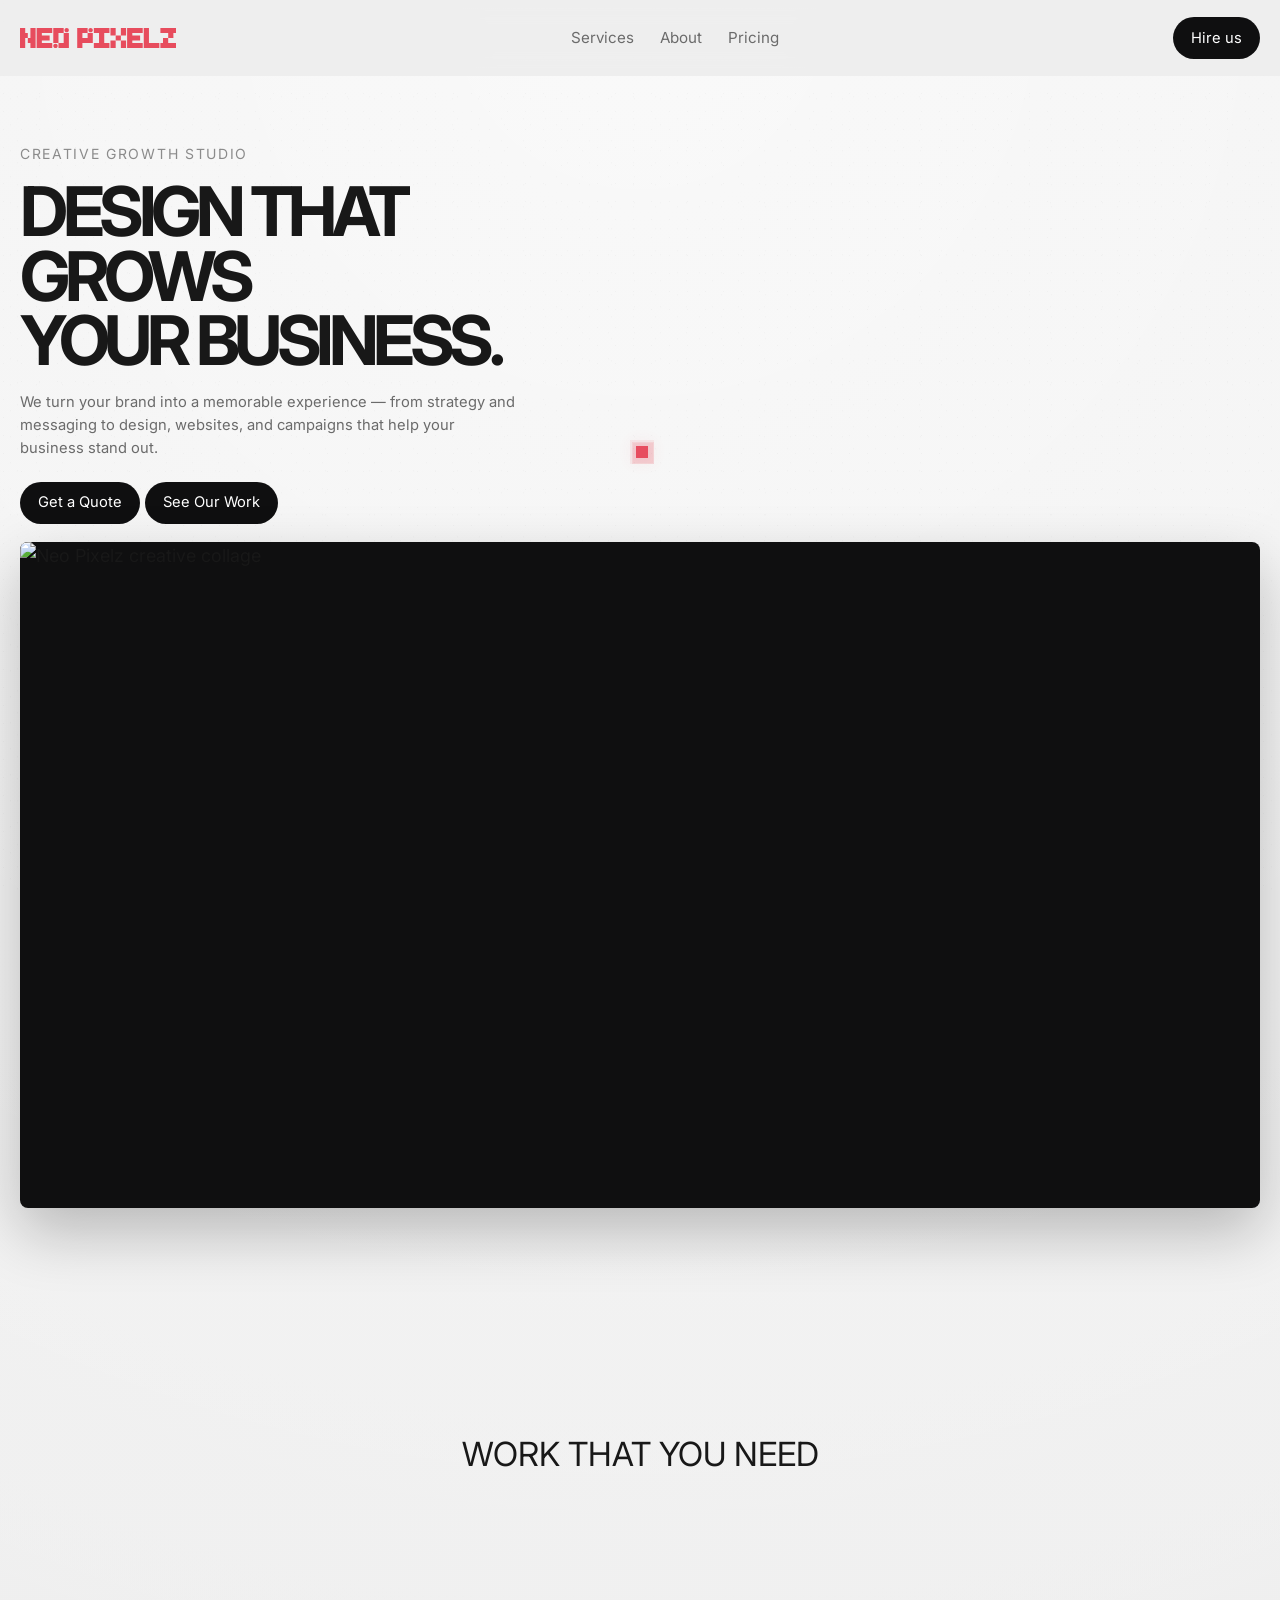
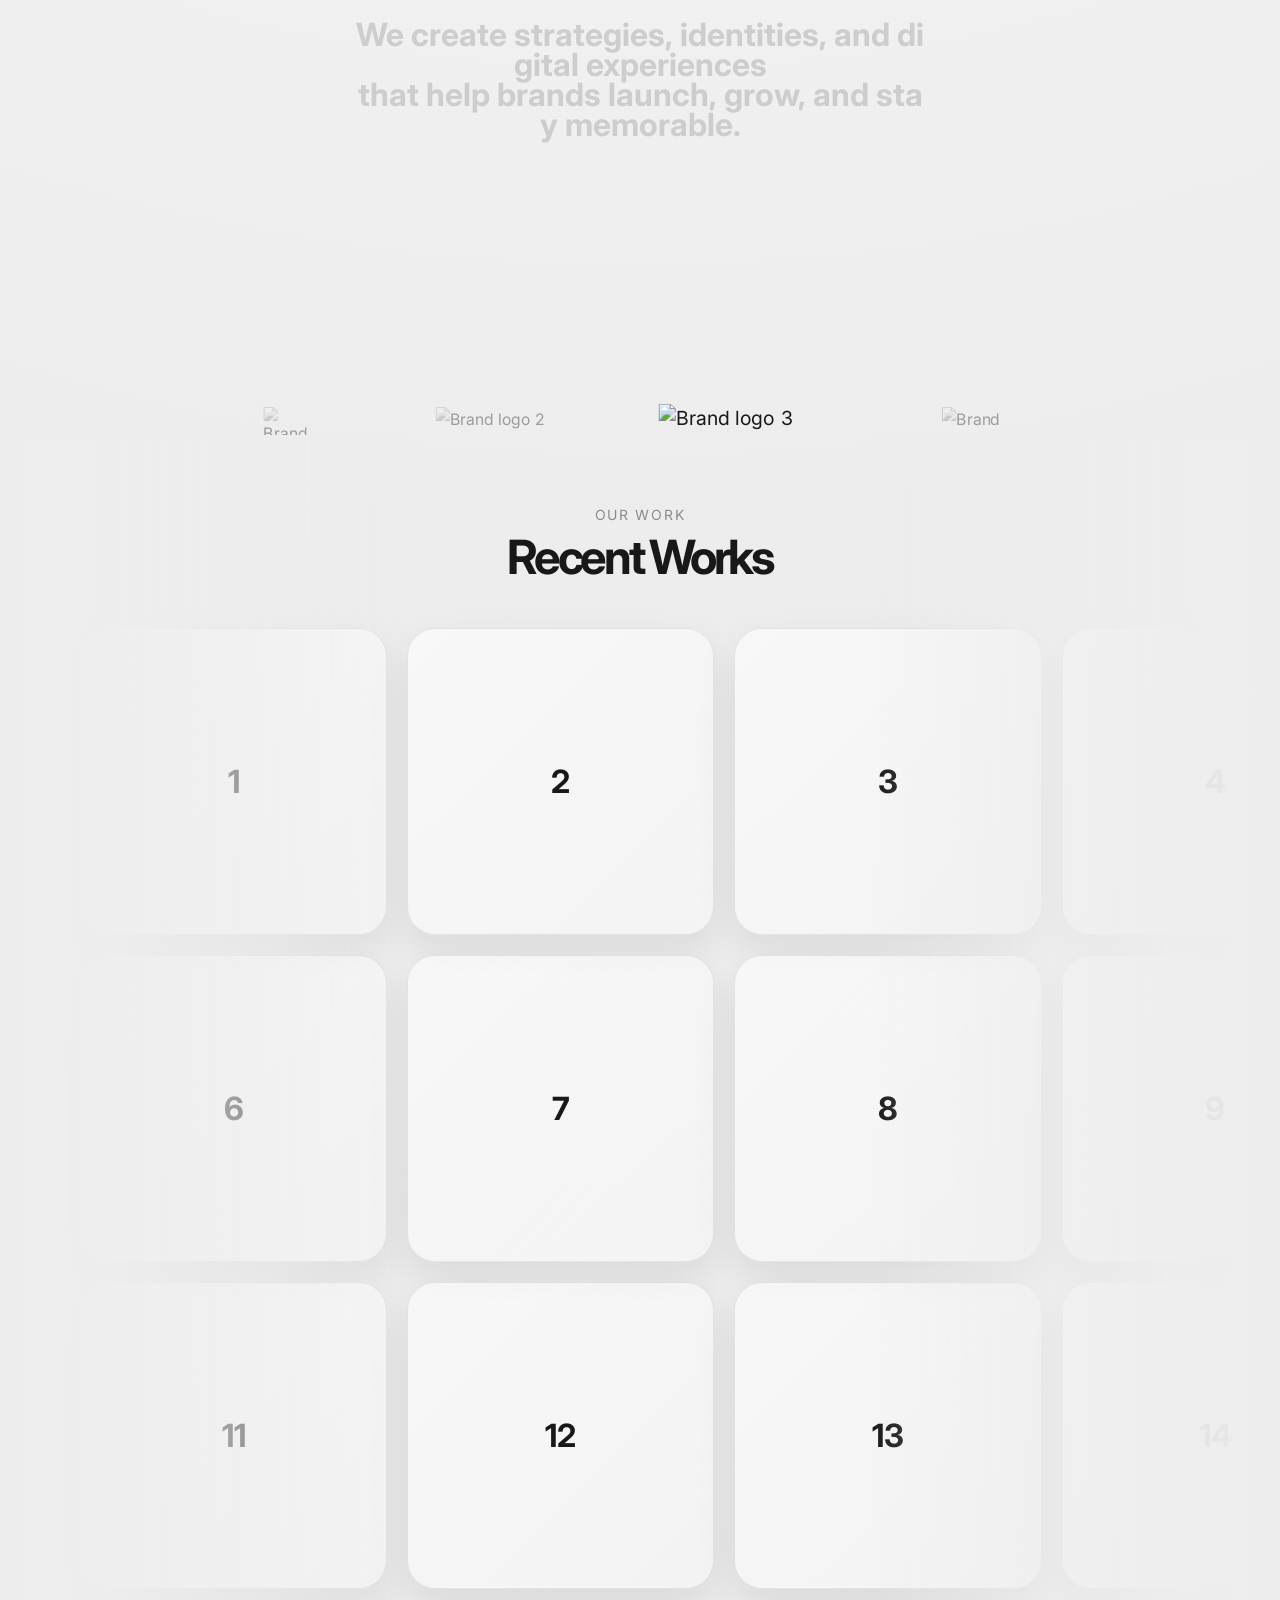
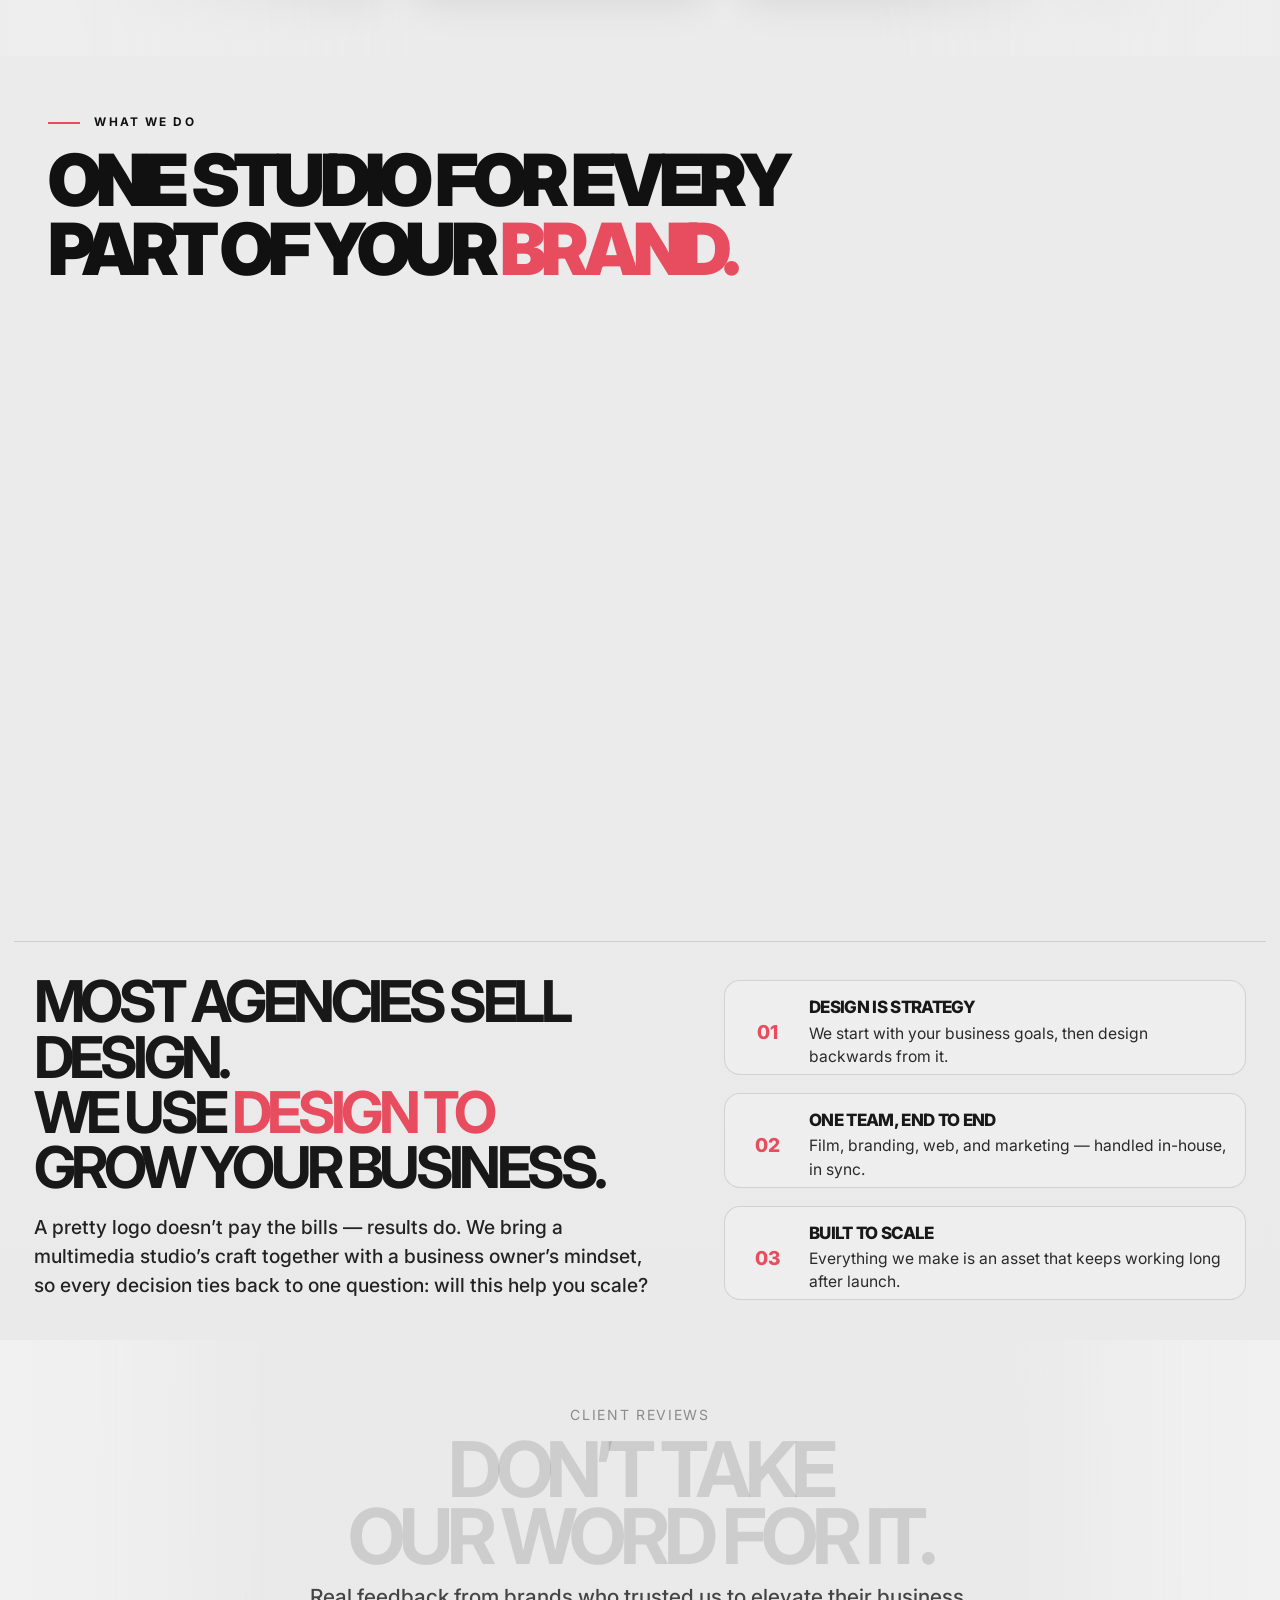
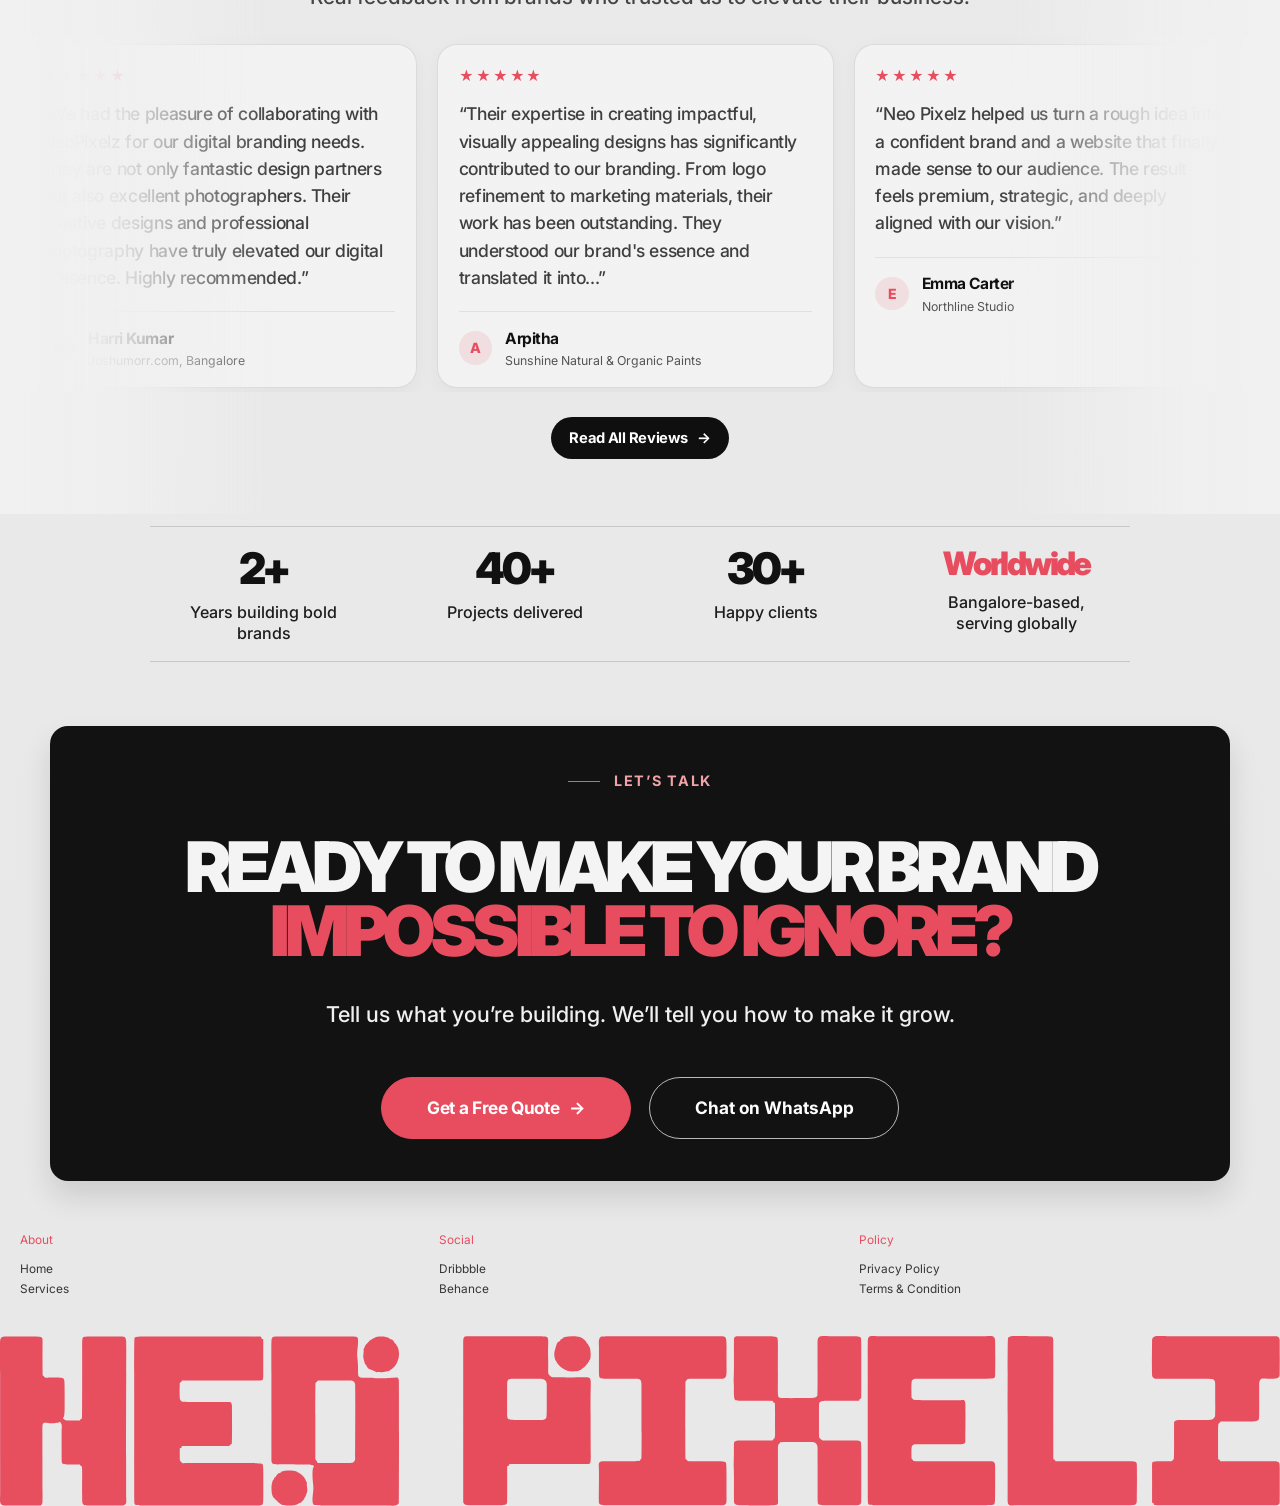
==== commit ca66da3a: "Fix: upload new files" ====
--- a/index.html
+++ b/index.html
@@ -31,8 +31,8 @@
       </a>
 
       <nav class="site-nav desktop-nav" aria-label="Primary navigation">
-        <a href="#services">Services</a>
-        <a href="#about">About</a>
+        <a href="./services.html">Services</a>
+        <a href="./about.html">About</a>
         <a href="#pricing">Pricing</a>
       </nav>
 
@@ -44,8 +44,8 @@
     </div>
 
     <nav id="mobile-nav" class="mobile-nav" aria-label="Mobile navigation">
-      <a href="#services">Services</a>
-      <a href="#about">About</a>
+      <a href="./services.html">Services</a>
+      <a href="./about.html">About</a>
       <a href="#pricing">Pricing</a>
       <a href="#faq">FAQ</a>
       <a href="#contact">Contact</a>
@@ -56,15 +56,16 @@
     <section class="hero section" id="hero">
       <div class="container hero-shell">
         <div class="hero-copy reveal reveal-up">
-          <p class="micro-label">Trusted by founders.</p>
+          <p class="micro-label">Creative growth studio</p>
           <h1 class="hero-title">
-            <span>Effortless <em>✦</em> Design</span>
-            <span>for <strong>✦</strong> Design Startups</span>
-            <span>based in London, <b>✦</b> UK</span>
+            <span>DESIGN THAT</span>
+            <span>GROWS</span>
+            <span>YOUR BUSINESS.</span>
           </h1>
-          <p class="hero-text">We make it easy for startups to launch, grow, and scale with clean, conversion focused designs — no delays, no drama.</p>
+          <p class="hero-text">We turn your brand into a memorable experience — from strategy and messaging to design, websites, and campaigns that help your business stand out.</p>
           <div class="hero-actions">
-            <a href="#pricing" class="primary-pill">Explore Pricing</a>
+            <a href="#contact" class="primary-pill">Get a Quote</a>
+            <a href="#work" class="primary-pill">See Our Work</a>
           </div>
         </div>
 
@@ -85,97 +86,22 @@
       </div>
     </section>
 
-    <section class="section intro-section">
+    <section class="section intro-section" id="work">
       <div class="container narrow intro-exact">
-        <div class="intro-hello reveal intro-hello-anim">(hello)</div>
+        <div class="intro-hello reveal intro-hello-anim">WORK THAT YOU NEED</div>
         <h2 class="intro-heading reveal intro-heading-anim">
-          <span class="line dark-line">We help fast moving digital startups</span>
-          <span class="line dark-line">launch sharper brands and websites</span>
-          <span class="line muted-line">with clarity , speed, and no drama.</span>
+          <span class="line dark-line">We create strategies, identities, and digital experiences</span>
+          <span class="line dark-line">that help brands launch, grow, and stay memorable.</span>
         </h2>
-        
-      </div>
-    </section>
-
-    <section class="section" id="testimonials">
-      <div class="container">
-        <div class="section-center reveal reveal-up">
-          <p class="section-mini">Why clients love Neo Pixelz</p>
-          <h2 class="display-title ghost-title">Testimonials</h2>
-        </div>
-
-        <div class="testimonial-stage">
-          <div class="stats-panel glass-card reveal reveal-left">
-            <div><strong>26+</strong><span>Projects</span></div>
-            <div><strong>98%</strong><span>Satisfaction</span></div>
-            <div><strong>10M</strong><span>Revenue Impact</span></div>
-          </div>
-          <article class="quote-panel testimonial-carousel frame-card reveal reveal-right delay-1" aria-label="Client testimonials">
-            <div class="testimonial-viewport">
-              <div class="testimonial-track">
-                <div class="testimonial-card">
-                  <img src="https://framerusercontent.com/images/q6Lt0wxatBudeFMJylqNDhblWfw.png?width=325&height=256" alt="Testimonial artwork" width="325" height="256" loading="lazy" />
-                  <div class="quote-copy">
-                    <blockquote>“Neo Pixelz turned our ideas into a sharp, clean brand. Fast, easy, and right on point.”</blockquote>
-                    <p>Ethan Moore, Co-founder at NovaTech</p>
-                  </div>
-                </div>
-                <div class="testimonial-card">
-                  <img src="https://framerusercontent.com/images/q6Lt0wxatBudeFMJylqNDhblWfw.png?width=325&height=256" alt="Testimonial artwork" width="325" height="256" loading="lazy" />
-                  <div class="quote-copy">
-                    <blockquote>“Neo Pixelz turned our ideas into a sharp, clean brand. Fast, easy, and right on point.”</blockquote>
-                    <p>Maya Chen, Founder at Luma Labs</p>
-                  </div>
-                </div>
-                <div class="testimonial-card">
-                  <img src="https://framerusercontent.com/images/q6Lt0wxatBudeFMJylqNDhblWfw.png?width=325&height=256" alt="Testimonial artwork" width="325" height="256" loading="lazy" />
-                  <div class="quote-copy">
-                    <blockquote>“Neo Pixelz turned our ideas into a sharp, clean brand. Fast, easy, and right on point.”</blockquote>
-                    <p>Arjun Patel, CEO at Northline</p>
-                  </div>
-                </div>
-                <div class="testimonial-card">
-                  <img src="https://framerusercontent.com/images/q6Lt0wxatBudeFMJylqNDhblWfw.png?width=325&height=256" alt="Testimonial artwork" width="325" height="256" loading="lazy" />
-                  <div class="quote-copy">
-                    <blockquote>“Neo Pixelz turned our ideas into a sharp, clean brand. Fast, easy, and right on point.”</blockquote>
-                    <p>Sophia Reed, Marketing Lead at Vanta</p>
-                  </div>
-                </div>
-                <div class="testimonial-card">
-                  <img src="https://framerusercontent.com/images/q6Lt0wxatBudeFMJylqNDhblWfw.png?width=325&height=256" alt="Testimonial artwork" width="325" height="256" loading="lazy" />
-                  <div class="quote-copy">
-                    <blockquote>“Neo Pixelz turned our ideas into a sharp, clean brand. Fast, easy, and right on point.”</blockquote>
-                    <p>Leo Brooks, Product Head at Orbit</p>
-                  </div>
-                </div>
-                <div class="testimonial-card">
-                  <img src="https://framerusercontent.com/images/q6Lt0wxatBudeFMJylqNDhblWfw.png?width=325&height=256" alt="Testimonial artwork" width="325" height="256" loading="lazy" />
-                  <div class="quote-copy">
-                    <blockquote>“Neo Pixelz turned our ideas into a sharp, clean brand. Fast, easy, and right on point.”</blockquote>
-                    <p>Nora Ellis, Co-founder at Finch</p>
-                  </div>
-                </div>
-              </div>
-            </div>
-            <div class="testimonial-dots" aria-label="Choose testimonial">
-              <button type="button" aria-label="Show testimonial 1" class="is-active"></button>
-              <button type="button" aria-label="Show testimonial 2"></button>
-              <button type="button" aria-label="Show testimonial 3"></button>
-              <button type="button" aria-label="Show testimonial 4"></button>
-              <button type="button" aria-label="Show testimonial 5"></button>
-              <button type="button" aria-label="Show testimonial 6"></button>
-            </div>
-          </article>
-        </div>
-
-        <div class="brand-row testimonials-brand-row reveal delay-2">
-          <img src="https://framerusercontent.com/images/3cWSgJFsUVvZeOw9LdQmTOSVFhE.svg?width=58&height=32" alt="Brand logo 1" width="58" height="32" loading="lazy" />
-          <img src="https://framerusercontent.com/images/nfabfL1KTOOmw22T9soWodkE5Q.svg?width=127&height=32" alt="Brand logo 2" width="127" height="32" loading="lazy" />
-          <img src="https://framerusercontent.com/images/oqkjAivG8qVmaPBg07Z4Yst8rwk.svg?width=162&height=32" alt="Brand logo 3" width="162" height="32" loading="lazy" />
-          <img src="https://framerusercontent.com/images/nmwtsE1SWD34rSXL3OhLE7CTn0.svg?width=83&height=32" alt="Brand logo 4" width="83" height="32" loading="lazy" />
-        </div>
-      </div>
-    </section>
+      </div>
+    </section>
+
+    <div class="brand-row testimonials-brand-row reveal delay-2" style="margin: 10px auto 0; width:min(100%, 760px); justify-content:space-between; gap:clamp(42px, 6vw, 86px);">
+      <img src="https://framerusercontent.com/images/3cWSgJFsUVvZeOw9LdQmTOSVFhE.svg?width=58&height=32" alt="Brand logo 1" width="58" height="32" loading="lazy" />
+      <img src="https://framerusercontent.com/images/nfabfL1KTOOmw22T9soWodkE5Q.svg?width=127&height=32" alt="Brand logo 2" width="127" height="32" loading="lazy" />
+      <img src="https://framerusercontent.com/images/oqkjAivG8qVmaPBg07Z4Yst8rwk.svg?width=162&height=32" alt="Brand logo 3" width="162" height="32" loading="lazy" />
+      <img src="https://framerusercontent.com/images/nmwtsE1SWD34rSXL3OhLE7CTn0.svg?width=83&height=32" alt="Brand logo 4" width="83" height="32" loading="lazy" />
+    </div>
 
     <section class="section" id="recent-works">
       <div class="container">
@@ -233,72 +159,316 @@
       </div>
     </section>
 
-    <section class="section" id="services">
-      <div class="container service-scatter reveal reveal-up">
-        <h2 class="section-title service-center-title">What We Do?</h2>
-        <div class="service-words" aria-label="Services">
-          <span class="service-word-cloud word-brand">Brand Identity</span>
-          <span class="service-word-cloud word-graphic">Graphic Design</span>
-          <span class="service-word-cloud word-web">Web Design &amp; Dev</span>
-          <span class="service-word-cloud word-performance">Performance Marketing</span>
-          <span class="service-word-cloud word-social">Social Media</span>
-          <span class="service-word-cloud word-video">Video Production</span>
-        </div>
-      </div>
-    </section>
-
-    <section class="section" id="faq">
-      <div class="container narrow">
+    <section class="section studio-coverage-section" aria-labelledby="studio-coverage-title">
+      <div class="container studio-coverage-wrap">
+        <div class="studio-coverage-header reveal reveal-up">
+          <span class="studio-kicker"><span class="kicker-line"></span> WHAT WE DO</span>
+          <h2 id="studio-coverage-title" class="studio-coverage-title">
+            ONE STUDIO FOR EVERY<br>
+            PART OF YOUR <span>BRAND.</span>
+          </h2>
+        </div>
+
+        <p class="studio-coverage-copy reveal reveal-up delay-1">
+          From the first frame of your film to the last line of ad copy, we handle the creative and the strategy under one roof.
+        </p>
+
+        <div class="studio-coverage-list reveal reveal-up delay-2">
+          <div class="studio-row">
+            <div class="studio-number">01</div>
+            <div class="studio-label">PRODUCTION &amp; FILM</div>
+            <div class="studio-description">Corporate films, promos, and cinematic visuals that make people stop scrolling.</div>
+          </div>
+
+          <div class="studio-row">
+            <div class="studio-number">02</div>
+            <div class="studio-label">BRANDING &amp; DESIGN</div>
+            <div class="studio-description">Logos, identity, and collateral that make you look like the leader you are.</div>
+          </div>
+
+          <div class="studio-row">
+            <div class="studio-number">03</div>
+            <div class="studio-label">WEB &amp; TECHNOLOGY</div>
+            <div class="studio-description">Fast, custom-built websites and apps designed to convert.</div>
+          </div>
+
+          <div class="studio-row">
+            <div class="studio-number">04</div>
+            <div class="studio-label">MARKETING &amp; GROWTH</div>
+            <div class="studio-description">Social, SEO, and performance campaigns that bring in real leads.</div>
+          </div>
+        </div>
+
+        <div class="studio-button-wrap reveal reveal-up delay-3">
+          <a href="#contact" class="studio-cta">Explore All Services <span aria-hidden="true">→</span></a>
+        </div>
+      </div>
+    </section>
+
+    <section class="section agency-value-section">
+      <div class="container agency-value-wrap">
+        <div class="agency-value-grid">
+          <div class="agency-value-copy">
+            <h2 class="display-title agency-value-title">
+              MOST AGENCIES SELL DESIGN.<br />WE USE <span>DESIGN TO</span><br />GROW YOUR BUSINESS.
+            </h2>
+            <p class="agency-value-text">
+              A pretty logo doesn’t pay the bills — results do. We bring a multimedia studio’s craft together with a business owner’s mindset, so every decision ties back to one question: will this help you scale?
+            </p>
+          </div>
+
+          <div class="agency-value-points">
+            <div class="agency-point">
+              <div class="agency-point-number">01</div>
+              <div>
+                <div class="agency-point-title">Design is strategy</div>
+                <p>We start with your business goals, then design backwards from it.</p>
+              </div>
+            </div>
+
+            <div class="agency-point">
+              <div class="agency-point-number">02</div>
+              <div>
+                <div class="agency-point-title">One team, end to end</div>
+                <p>Film, branding, web, and marketing — handled in-house, in sync.</p>
+              </div>
+            </div>
+
+            <div class="agency-point">
+              <div class="agency-point-number">03</div>
+              <div>
+                <div class="agency-point-title">Built to scale</div>
+                <p>Everything we make is an asset that keeps working long after launch.</p>
+              </div>
+            </div>
+          </div>
+        </div>
+      </div>
+    </section>
+
+    <section class="section" id="testimonials">
+      <div class="container">
         <div class="section-center reveal reveal-up">
-          <h2 class="section-title">Your Questions, Answered</h2>
-        </div>
-        <div class="faq-grid reveal reveal-up delay-1">
-          <details><summary>Why’s Neo Pixelz instead of full time designer?</summary><p>Neo Pixelz gives startups focused design support without the overhead of a full-time hire.</p></details>
-          <details><summary>How to request a design?</summary><div class="faq-answer"><div><p>You can send your brief, wireframe, or references and the work is scheduled from there.</p></div></div></details>
-          <details><summary>Speed of design delivery?</summary><div class="faq-answer"><div><p>Most requests move quickly, usually within a few business days depending on scope.</p></div></div></details>
-          <details><summary>What if I don’t like design?</summary><div class="faq-answer"><div><p>Feedback and revision rounds are part of the process to refine the final result.</p></div></div></details>
-          <details><summary>What’s the Neo Pixelz progress like?</summary><p>The workflow at Neo Pixelz moves from brief to exploration, refinement, and final delivery.</p></details>
-          <details><summary>Are there any refund?</summary><div class="faq-answer"><div><p>Refund terms depend on project stage and completed work.</p></div></div></details>
-        </div>
-      </div>
-    </section>
-
-    <section class="section contact-section" id="contact">
-      <div class="container wide-shell">
-        <div class="section-center contact-section-heading reveal reveal-up">
-          <p class="section-mini">Let's Connect</p>
-          <h2 class="display-title ghost-title">Let's Connect</h2>
-        </div>
-        <div class="contact-visual frame-card reveal reveal-scale full-bleed-card">
-          <img src="https://framerusercontent.com/images/L3jNOIvjVNNJ9KYGN7ZewlhM4.png" alt="Contact section visual" width="1440" height="920" loading="lazy" />
-          <div class="contact-overlay with-form">
-            <div class="contact-lead">
-              <p class="section-mini light">Let's Connect</p>
-              <h2>Got a project in mind?</h2>
-              <p class="contact-copy">Let's make something happen together.</p>
-            </div>
-            <form class="contact-form embedded-form">
-              <div class="field-grid">
-                <label>
-                  <span>Name</span>
-                  <input type="text" name="name" placeholder="Your name" />
-                </label>
-                <label>
-                  <span>Email</span>
-                  <input type="email" name="email" placeholder="you@example.com" />
-                </label>
-              </div>
-              <label>
-                <span>Company</span>
-                <input type="text" name="company" placeholder="Your company or brand" />
-              </label>
-              <label>
-                <span>Project Details</span>
-                <textarea name="message" rows="5" placeholder="Tell us about your project"></textarea>
-              </label>
-              <button type="submit" class="primary-pill light-pill">Contact Us</button>
-            </form>
-          </div>
+          <p class="section-mini">Client reviews</p>
+          <h2 class="display-title ghost-title">DON’T TAKE<br>OUR WORD FOR IT.</h2>
+        </div>
+
+        <p class="testimonial-subtitle reveal reveal-up delay-1">Real feedback from brands who trusted us to elevate their business.</p>
+
+        <div class="testimonial-marquee-wrap reveal reveal-up delay-2" aria-label="Client testimonials">
+          <div class="testimonial-marquee">
+            <div class="testimonial-track-row">
+              <article class="testimonial-card">
+                <div class="testimonial-stars" aria-label="5 star rating">★★★★★</div>
+                <p class="testimonial-quote">“We had the pleasure of collaborating with NeoPixelz for our digital branding needs. They are not only fantastic design partners but also excellent photographers. Their creative designs and professional photography have truly elevated our digital presence. Highly recommended.”</p>
+                <div class="testimonial-author">
+                  <span class="avatar">H</span>
+                  <div>
+                    <strong>Harri Kumar</strong>
+                    <small>Joshumorr.com, Bangalore</small>
+                  </div>
+                </div>
+              </article>
+
+              <article class="testimonial-card">
+                <div class="testimonial-stars" aria-label="5 star rating">★★★★★</div>
+                <p class="testimonial-quote">“Their expertise in creating impactful, visually appealing designs has significantly contributed to our branding. From logo refinement to marketing materials, their work has been outstanding. They understood our brand's essence and translated it into...”</p>
+                <div class="testimonial-author">
+                  <span class="avatar">A</span>
+                  <div>
+                    <strong>Arpitha</strong>
+                    <small>Sunshine Natural &amp; Organic Paints</small>
+                  </div>
+                </div>
+              </article>
+
+              <article class="testimonial-card">
+                <div class="testimonial-stars" aria-label="5 star rating">★★★★★</div>
+                <p class="testimonial-quote">“Neo Pixelz helped us turn a rough idea into a confident brand and a website that finally made sense to our audience. The result feels premium, strategic, and deeply aligned with our vision.”</p>
+                <div class="testimonial-author">
+                  <span class="avatar">E</span>
+                  <div>
+                    <strong>Emma Carter</strong>
+                    <small>Northline Studio</small>
+                  </div>
+                </div>
+              </article>
+
+              <article class="testimonial-card">
+                <div class="testimonial-stars" aria-label="5 star rating">★★★★★</div>
+                <p class="testimonial-quote">“Their design thinking was sharp and strategic. Every decision had a purpose, and the final output looked polished across our launch assets, marketing, and web presence.”</p>
+                <div class="testimonial-author">
+                  <span class="avatar">D</span>
+                  <div>
+                    <strong>Daniel Brooks</strong>
+                    <small>Signal Forge</small>
+                  </div>
+                </div>
+              </article>
+
+              <article class="testimonial-card">
+                <div class="testimonial-stars" aria-label="5 star rating">★★★★★</div>
+                <p class="testimonial-quote">“The collaboration felt seamless from day one. They translated our ideas into a visual language that works beautifully across digital and print.”</p>
+                <div class="testimonial-author">
+                  <span class="avatar">R</span>
+                  <div>
+                    <strong>Rina Shah</strong>
+                    <small>Luma Works</small>
+                  </div>
+                </div>
+              </article>
+
+              <article class="testimonial-card">
+                <div class="testimonial-stars" aria-label="5 star rating">★★★★★</div>
+                <p class="testimonial-quote">“We had the pleasure of collaborating with NeoPixelz for our digital branding needs. They are not only fantastic design partners but also excellent photographers. Their creative designs and professional photography have truly elevated our digital presence. Highly recommended.”</p>
+                <div class="testimonial-author">
+                  <span class="avatar">H</span>
+                  <div>
+                    <strong>Harri Kumar</strong>
+                    <small>Joshumorr.com, Bangalore</small>
+                  </div>
+                </div>
+              </article>
+
+              <article class="testimonial-card">
+                <div class="testimonial-stars" aria-label="5 star rating">★★★★★</div>
+                <p class="testimonial-quote">“Their expertise in creating impactful, visually appealing designs has significantly contributed to our branding. From logo refinement to marketing materials, their work has been outstanding. They understood our brand's essence and translated it into...”</p>
+                <div class="testimonial-author">
+                  <span class="avatar">A</span>
+                  <div>
+                    <strong>Arpitha</strong>
+                    <small>Sunshine Natural &amp; Organic Paints</small>
+                  </div>
+                </div>
+              </article>
+
+              <article class="testimonial-card">
+                <div class="testimonial-stars" aria-label="5 star rating">★★★★★</div>
+                <p class="testimonial-quote">“Neo Pixelz helped us turn a rough idea into a confident brand and a website that finally made sense to our audience. The result feels premium, strategic, and deeply aligned with our vision.”</p>
+                <div class="testimonial-author">
+                  <span class="avatar">E</span>
+                  <div>
+                    <strong>Emma Carter</strong>
+                    <small>Northline Studio</small>
+                  </div>
+                </div>
+              </article>
+
+              <article class="testimonial-card">
+                <div class="testimonial-stars" aria-label="5 star rating">★★★★★</div>
+                <p class="testimonial-quote">“We had the pleasure of collaborating with NeoPixelz for our digital branding needs. They are not only fantastic design partners but also excellent photographers. Their creative designs and professional photography have truly elevated our digital presence. Highly recommended.”</p>
+                <div class="testimonial-author">
+                  <span class="avatar">H</span>
+                  <div>
+                    <strong>Harri Kumar</strong>
+                    <small>Joshumorr.com, Bangalore</small>
+                  </div>
+                </div>
+              </article>
+
+              <article class="testimonial-card">
+                <div class="testimonial-stars" aria-label="5 star rating">★★★★★</div>
+                <p class="testimonial-quote">“Their expertise in creating impactful, visually appealing designs has significantly contributed to our branding. From logo refinement to marketing materials, their work has been outstanding. They understood our brand's essence and translated it into...”</p>
+                <div class="testimonial-author">
+                  <span class="avatar">A</span>
+                  <div>
+                    <strong>Arpitha</strong>
+                    <small>Sunshine Natural &amp; Organic Paints</small>
+                  </div>
+                </div>
+              </article>
+
+              <article class="testimonial-card">
+                <div class="testimonial-stars" aria-label="5 star rating">★★★★★</div>
+                <p class="testimonial-quote">“Neo Pixelz helped us turn a rough idea into a confident brand and a website that finally made sense to our audience. The result feels premium, strategic, and deeply aligned with our vision.”</p>
+                <div class="testimonial-author">
+                  <span class="avatar">E</span>
+                  <div>
+                    <strong>Emma Carter</strong>
+                    <small>Northline Studio</small>
+                  </div>
+                </div>
+              </article>
+
+              <article class="testimonial-card">
+                <div class="testimonial-stars" aria-label="5 star rating">★★★★★</div>
+                <p class="testimonial-quote">“Their design thinking was sharp and strategic. Every decision had a purpose, and the final output looked polished across our launch assets, marketing, and web presence.”</p>
+                <div class="testimonial-author">
+                  <span class="avatar">D</span>
+                  <div>
+                    <strong>Daniel Brooks</strong>
+                    <small>Signal Forge</small>
+                  </div>
+                </div>
+              </article>
+
+              <article class="testimonial-card">
+                <div class="testimonial-stars" aria-label="5 star rating">★★★★★</div>
+                <p class="testimonial-quote">“The collaboration felt seamless from day one. They translated our ideas into a visual language that works beautifully across digital and print.”</p>
+                <div class="testimonial-author">
+                  <span class="avatar">R</span>
+                  <div>
+                    <strong>Rina Shah</strong>
+                    <small>Luma Works</small>
+                  </div>
+                </div>
+              </article>
+            </div>
+          </div>
+        </div>
+
+        <div class="testimonial-cta reveal reveal-up delay-3">
+          <a href="#contact" class="button button-secondary">Read All Reviews <span aria-hidden="true">→</span></a>
+        </div>
+      </div>
+    </section>
+
+    <section class="section stats-block-wrap" style="padding-top:0.75rem; padding-bottom:2.5rem;">
+      <div class="container stats-block" style="width:min(calc(100% - 28px), 980px); border-top:1px solid rgba(0,0,0,0.14); border-bottom:1px solid rgba(0,0,0,0.14); padding:22px 0 16px;">
+        <div class="stats-grid">
+          <div class="stat-item">
+            <div style="font-size: clamp(2rem, 1.6rem + 1.4vw, 4rem); line-height:0.9; letter-spacing:-0.08em; font-weight:900; color:#111;">2+</div>
+            <div style="margin-top:14px; font-size:clamp(0.92rem, 0.8rem + 0.26vw, 1.2rem); line-height:1.35; color:#1d1d1d; font-weight:500;">Years building bold<br />brands</div>
+          </div>
+          <div class="stat-item">
+            <div style="font-size: clamp(2rem, 1.6rem + 1.4vw, 4rem); line-height:0.9; letter-spacing:-0.08em; font-weight:900; color:#111;">40+</div>
+            <div style="margin-top:14px; font-size:clamp(0.92rem, 0.8rem + 0.26vw, 1.2rem); line-height:1.35; color:#1d1d1d; font-weight:500;">Projects delivered</div>
+          </div>
+          <div class="stat-item">
+            <div style="font-size: clamp(2rem, 1.6rem + 1.4vw, 4rem); line-height:0.9; letter-spacing:-0.08em; font-weight:900; color:#111;">30+</div>
+            <div style="margin-top:14px; font-size:clamp(0.92rem, 0.8rem + 0.26vw, 1.2rem); line-height:1.35; color:#1d1d1d; font-weight:500;">Happy clients</div>
+          </div>
+          <div class="stat-item">
+            <div style="font-size: clamp(1.65rem, 1.3rem + 0.9vw, 2.8rem); line-height:0.9; letter-spacing:-0.08em; font-weight:900; color:#e74d5f; white-space:nowrap;">Worldwide</div>
+            <div style="margin-top:14px; font-size:clamp(0.92rem, 0.8rem + 0.26vw, 1.2rem); line-height:1.35; color:#1d1d1d; font-weight:500;">Bangalore-based,<br />serving globally</div>
+          </div>
+        </div>
+      </div>
+    </section>
+
+    <section class="section contact-section" id="contact" style="padding-top:1.5rem; padding-bottom:2rem;">
+      <div class="container" style="width:min(calc(100% - 28px), 1180px); background:#121212; border-radius:18px; padding:44px 36px 42px; box-shadow:0 16px 30px rgba(0,0,0,0.12);">
+        <div style="display:flex; align-items:center; justify-content:center; gap:14px; color:#f1a3a9; font-size:0.9rem; letter-spacing:0.12em; text-transform:uppercase; font-weight:700;">
+          <span style="display:inline-block; width:32px; height:1px; background:rgba(255,255,255,0.5);"></span>
+          <span>Let’s Talk</span>
+        </div>
+
+        <h2 style="margin:24px auto 18px; max-width:980px; text-align:center; font-size:clamp(2.5rem, 1.8rem + 3.2vw, 6rem); line-height:0.92; letter-spacing:-0.08em; text-transform:uppercase; font-weight:900; color:#f4f4f4;">
+          READY TO MAKE YOUR BRAND<br />
+          <span style="color:#e74d5f;">IMPOSSIBLE TO IGNORE?</span>
+        </h2>
+
+        <p style="margin:0 auto; max-width:780px; text-align:center; font-size:clamp(1.1rem, 1rem + 0.45vw, 1.7rem); line-height:1.4; color:#f0f0f0; font-weight:500;">
+          Tell us what you’re building. We’ll tell you how to make it grow.
+        </p>
+
+        <div style="margin-top:30px; display:flex; justify-content:center; gap:18px; flex-wrap:wrap;">
+          <a href="#" style="display:inline-flex; align-items:center; justify-content:center; gap:10px; min-width:250px; min-height:62px; padding:0 26px; border-radius:999px; background:#e74d5f; color:#fff; font-size:1.08rem; font-weight:700; text-transform:none; letter-spacing:-0.02em; border:1px solid #e74d5f; text-decoration:none;">
+            Get a Free Quote <span aria-hidden="true">→</span>
+          </a>
+          <a href="#" style="display:inline-flex; align-items:center; justify-content:center; min-width:250px; min-height:62px; padding:0 26px; border-radius:999px; background:transparent; color:#fff; font-size:1.08rem; font-weight:700; border:1px solid rgba(255,255,255,0.7); text-decoration:none;">
+            Chat on WhatsApp
+          </a>
         </div>
       </div>
     </section>
--- a/style.css
+++ b/style.css
@@ -688,6 +688,18 @@
   }
   .quote-copy { padding: 14px; }
   .quote-copy blockquote { font-size: clamp(0.95rem, 0.92rem + 0.4vw, 1.2rem); }
+  .agency-value-grid {
+    grid-template-columns: 1fr;
+    gap: 1.5rem;
+  }
+  .agency-value-wrap,
+  .studio-coverage-wrap,
+  .studio-coverage-header,
+  .studio-coverage-copy,
+  .studio-coverage-list,
+  .studio-button-wrap {
+    width: min(calc(100% - 20px), 100%);
+  }
   /* Cards & Buttons */
   button, a, details { min-height: 44px; min-width: 44px; }
   .footer-brand { margin-top: 24px; }
@@ -709,6 +721,302 @@
   .reveal { opacity: 1; transform: none; transition: none; }
   .ticker-left, .ticker-right { animation: none; }
   .project-card img { transition: none; }
+}
+
+/* Services page */
+.services-page {
+  background: #fff;
+  color: #181818;
+}
+.services-page .site-header {
+  background: rgba(255, 255, 255, 0.88);
+}
+.services-page .desktop-nav a:first-child {
+  color: var(--orange);
+}
+.services-main {
+  padding: clamp(3rem, 5vw, 4.5rem) 0 clamp(4rem, 9vw, 8rem);
+}
+.services-hero {
+  max-width: 1040px;
+}
+.services-breadcrumb {
+  color: #a1a1a1;
+  font-size: 0.7rem;
+  letter-spacing: 0.04em;
+}
+.services-kicker {
+  margin-top: 28px;
+  color: var(--orange);
+  font-size: 0.68rem;
+  font-weight: 700;
+  letter-spacing: 0.18em;
+  text-transform: uppercase;
+}
+.services-title,
+.service-detail-title,
+.services-cta-title {
+  font-family: 'Oswald', 'Arial Narrow', sans-serif;
+  font-stretch: condensed;
+  text-transform: uppercase;
+}
+.services-title {
+  margin-top: 10px;
+  max-width: 1000px;
+  font-size: clamp(2.8rem, 4vw, 4.2rem);
+  line-height: 0.91;
+  letter-spacing: -0.055em;
+  font-weight: 700;
+}
+.services-title span { display: block; color: var(--orange); }
+.services-intro {
+  max-width: 520px;
+  margin-top: 24px;
+  color: #858585;
+  font-size: 0.95rem;
+}
+.services-list {
+  margin-top: clamp(3rem, 6vw, 5.5rem);
+  display: grid;
+  grid-template-columns: repeat(2, minmax(0, 1fr));
+  gap: 16px;
+}
+.service-detail {
+  display: flex;
+  flex-direction: column;
+  min-height: 430px;
+  padding: clamp(1.5rem, 3vw, 2.3rem);
+  border: 1px solid rgba(0, 0, 0, 0.08);
+  border-radius: 20px;
+  background: #f7f7f7;
+  box-shadow: 0 12px 28px rgba(0, 0, 0, 0.035);
+  transition: transform 0.35s cubic-bezier(.16,1,.3,1), box-shadow 0.35s ease, background 0.35s ease;
+}
+.service-detail:first-child {
+  grid-column: 1 / -1;
+  min-height: 360px;
+  background: #fff0f1;
+  border-color: rgba(231, 77, 95, 0.15);
+}
+.service-detail:nth-child(4) {
+  color: #fff;
+  background: #181818;
+  border-color: #181818;
+}
+.service-detail:hover { transform: translateY(-5px); box-shadow: 0 20px 34px rgba(0, 0, 0, 0.1); }
+.service-index {
+  color: var(--orange);
+  font-family: 'Oswald', 'Arial Narrow', sans-serif;
+  font-size: 1.9rem;
+  line-height: 1;
+  font-weight: 700;
+}
+.service-detail-meta {
+  display: flex;
+  align-items: baseline;
+  justify-content: space-between;
+  gap: 16px;
+}
+.service-category {
+  margin: 0;
+  color: var(--orange);
+  font-size: 0.59rem;
+  font-weight: 700;
+  letter-spacing: 0.18em;
+  text-transform: uppercase;
+}
+.service-detail-title {
+  max-width: 680px;
+  margin-top: 44px;
+  font-size: clamp(1.55rem, 2.7vw, 2.6rem);
+  line-height: 0.96;
+  letter-spacing: -0.035em;
+}
+.service-detail-copy {
+  max-width: 620px;
+  margin-top: 14px;
+  color: #777;
+  font-size: 0.78rem;
+  line-height: 1.55;
+}
+.service-detail:nth-child(4) .service-detail-copy,
+.service-detail:nth-child(4) .service-detail-list span { color: rgba(255, 255, 255, 0.68); }
+.service-detail:nth-child(4) .service-detail-list strong { color: #fff; }
+.service-detail-list {
+  max-width: 680px;
+  margin: 14px 0 0;
+  padding-left: 15px;
+  color: #777;
+  font-size: 0.76rem;
+  line-height: 1.55;
+}
+.service-detail-list li { padding-left: 3px; margin-top: 6px; }
+.service-detail-list li::marker { color: var(--orange); }
+.service-detail-list strong { color: #292929; }
+.service-button {
+  display: inline-flex;
+  align-items: center;
+  min-height: 38px;
+  margin-top: 18px;
+  padding: 0 17px;
+  border: 1px solid #222;
+  border-radius: 999px;
+  font-size: 0.7rem;
+  transition: background 0.25s ease, color 0.25s ease, transform 0.25s ease;
+}
+.service-detail:nth-child(4) .service-button { color: #fff; border-color: rgba(255, 255, 255, 0.7); }
+.service-detail:nth-child(4) .service-button:hover { background: #fff; color: #181818; }
+.service-button:hover { background: #181818; color: #fff; transform: translateY(-2px); }
+.services-cta {
+  width: min(calc(100% - 24px), 1120px);
+  margin: clamp(4rem, 9vw, 8rem) auto 0;
+  padding: clamp(3.2rem, 7vw, 5.5rem) 20px;
+  border-radius: 8px;
+  color: #fff;
+  text-align: center;
+  background: #141414;
+  box-shadow: 0 18px 34px rgba(0, 0, 0, 0.13);
+}
+.services-cta-kicker { color: #f0a0a7; font-size: 0.62rem; letter-spacing: 0.18em; text-transform: uppercase; }
+.services-cta-title { margin: 12px auto 0; max-width: 500px; font-size: clamp(2.25rem, 5vw, 4.7rem); line-height: 0.92; letter-spacing: -0.04em; }
+.services-cta-title span { color: var(--orange); }
+.services-cta-copy { margin: 18px auto 0; color: #aaa; font-size: 0.75rem; }
+.services-cta-actions { display: flex; justify-content: center; gap: 10px; flex-wrap: wrap; margin-top: 22px; }
+.services-cta-actions a { min-height: 40px; padding: 0 18px; border: 1px solid rgba(255,255,255,.5); border-radius: 999px; display: inline-flex; align-items: center; font-size: 0.7rem; }
+.services-cta-actions a:first-child { border-color: var(--orange); background: var(--orange); }
+.services-page .footer-card { background: #fff; }
+@media (max-width: 760px) {
+  .services-main { padding-top: 3rem; }
+  .services-title { font-size: clamp(2.8rem, 14vw, 4.4rem); }
+  .services-list { grid-template-columns: 1fr; }
+  .service-detail,
+  .service-detail:first-child { grid-column: auto; min-height: 0; }
+  .service-detail-meta { gap: 14px; }
+  .service-category { margin-top: 0; }
+  .service-detail-title { margin-top: 34px; }
+  .services-cta { width: min(calc(100% - 16px), 100%); }
+}
+
+.about-page {
+  background: #fff;
+  color: #181818;
+}
+.about-page .site-header { background: rgba(255, 255, 255, 0.88); }
+.about-page .desktop-nav a:nth-child(2) { color: var(--orange); }
+.about-main { padding: clamp(3rem, 5vw, 4.5rem) 0 0; overflow: hidden; }
+.about-hero { max-width: 900px; padding-bottom: clamp(1.5rem, 3vw, 3rem); }
+.about-breadcrumb,
+.about-kicker,
+.about-section-kicker,
+.about-team-role {
+  font-size: 0.65rem;
+  letter-spacing: 0.17em;
+  text-transform: uppercase;
+}
+.about-breadcrumb { color: #a1a1a1; letter-spacing: 0.04em; text-transform: none; }
+.about-kicker,
+.about-section-kicker { margin-top: 28px; color: var(--orange); font-weight: 700; }
+.about-title,
+.about-section-title,
+.about-story-title,
+.about-team-title {
+  font-family: 'Oswald', 'Arial Narrow', sans-serif;
+  text-transform: uppercase;
+  font-weight: 700;
+}
+.about-title {
+  max-width: 900px;
+  margin-top: 10px;
+  font-size: clamp(3rem, 6vw, 6.2rem);
+  line-height: 0.91;
+  letter-spacing: -0.055em;
+}
+.about-title span { color: var(--orange); }
+.about-lead { max-width: 500px; margin-top: 22px; color: #858585; font-size: 0.9rem; }
+.about-story {
+  margin-top: clamp(3rem, 6vw, 5rem);
+  padding: clamp(2.75rem, 5vw, 4.75rem) 0;
+  background: #f7f6f4;
+}
+.about-story-grid,
+.about-origin-grid {
+  width: min(calc(100% - 24px), 1040px);
+  margin-inline: auto;
+  display: grid;
+  grid-template-columns: minmax(220px, 0.68fr) minmax(0, 1.32fr);
+  gap: clamp(2rem, 6vw, 6rem);
+  align-items: start;
+}
+.about-section-title { max-width: 350px; margin-top: 12px; font-size: clamp(2rem, 3.5vw, 3.4rem); line-height: 0.94; letter-spacing: -0.04em; }
+.about-story-copy,
+.about-origin-copy { max-width: 680px; color: #707070; font-size: 0.78rem; line-height: 1.65; }
+.about-story-copy p + p,
+.about-origin-copy p + p { margin-top: 14px; }
+.about-origin { padding: clamp(3.5rem, 6vw, 5.5rem) 0; }
+.about-origin-media {
+  aspect-ratio: 0.86;
+  min-height: 0;
+  border-radius: 8px;
+  background: linear-gradient(145deg, #81776c, #b9b0a5 65%, #d0c8bf);
+  box-shadow: 0 18px 30px rgba(0,0,0,.09);
+  transform: translateY(0) rotate(-1.5deg);
+  transition: transform 1s cubic-bezier(.16,1,.3,1);
+}
+.about-origin-media.is-visible { transform: translateY(-9px) rotate(1deg); }
+.about-origin-copy { padding-top: 10px; }
+.about-origin-copy strong { color: #202020; }
+.about-origin-copy em { color: var(--orange); font-style: normal; }
+.about-signoff { margin-top: 20px; color: #252525; font-family: 'Oswald', sans-serif; font-size: .75rem; text-transform: uppercase; }
+.about-signoff span { display: block; margin-top: 4px; color: var(--orange); font-family: 'Inter', sans-serif; font-size: .6rem; letter-spacing: .08em; }
+.about-values { padding: clamp(3.25rem, 6vw, 5rem) 0; background: #fff; }
+.about-values-heading { max-width: 420px; margin-bottom: 28px; }
+.about-values-list { border-top: 1px solid rgba(0,0,0,.12); }
+.about-value {
+  display: grid;
+  grid-template-columns: 34px minmax(130px, .55fr) 1fr;
+  gap: 20px;
+  align-items: baseline;
+  padding: 17px 0;
+  border-bottom: 1px solid rgba(0,0,0,.1);
+}
+.about-value-number { color: var(--orange); font-family: 'Oswald', sans-serif; font-size: .8rem; }
+.about-value-title { font-weight: 700; font-size: .8rem; }
+.about-value p { color: #858585; font-size: .72rem; }
+.about-stats { padding: 0 0 clamp(3.5rem, 6vw, 5rem); }
+.about-stats-grid { display: grid; grid-template-columns: repeat(4, 1fr); gap: 18px; border-bottom: 1px solid rgba(0,0,0,.12); padding: 30px 0 24px; }
+.about-stat strong { display: block; font-family: 'Oswald', sans-serif; font-size: clamp(2rem, 3vw, 3.3rem); line-height: .9; }
+.about-stat:last-child strong { color: var(--orange); }
+.about-stat span { display: block; margin-top: 14px; color: #898989; font-size: .68rem; line-height: 1.4; }
+.about-team { padding: clamp(3.5rem, 6vw, 5rem) 0; background: #f7f6f4; }
+.about-team-header { display: flex; align-items: end; justify-content: space-between; gap: 24px; }
+.about-team-title { max-width: 400px; margin-top: 12px; font-size: clamp(2rem, 3.5vw, 3.6rem); line-height: .94; letter-spacing: -.04em; }
+.about-team-intro { max-width: 280px; color: #838383; font-size: .75rem; }
+.about-team-grid { display: grid; grid-template-columns: repeat(2, minmax(0, 1fr)); grid-auto-rows: 1fr; gap: 16px; margin-top: 34px; }
+.about-team-card { padding: 22px; border: 1px solid rgba(0,0,0,.07); border-radius: 8px; background: #fff; box-shadow: 0 12px 28px rgba(0,0,0,.035); transition: transform .35s cubic-bezier(.16,1,.3,1), box-shadow .35s ease; }
+.about-team-card:hover { transform: translateY(-5px); box-shadow: 0 20px 34px rgba(0,0,0,.1); }
+.about-avatar { display: grid; width: 42px; height: 42px; place-items: center; border: 1px solid rgba(231,77,95,.25); border-radius: 50%; color: var(--orange); background: #fff0f1; font-family: 'Oswald', sans-serif; }
+.about-team-card h3 { margin-top: 18px; font-family: 'Oswald', sans-serif; font-size: 1.35rem; text-transform: uppercase; }
+.about-team-role { margin-top: 3px; color: var(--orange); font-size: .55rem; letter-spacing: .08em; }
+.about-team-education { margin-top: 10px; color: #969696; font-size: .68rem; }
+.about-team-card p:last-child { margin-top: 14px; color: #858585; font-size: .72rem; line-height: 1.6; }
+.about-cta { width: min(calc(100% - 24px), 1040px); margin: clamp(3.5rem, 6vw, 5.5rem) auto; padding: clamp(3rem, 5vw, 4.5rem) 20px; border-radius: 8px; color: #fff; text-align: center; background: #141414; box-shadow: 0 18px 34px rgba(0,0,0,.13); }
+.about-cta-title { max-width: 540px; margin: 12px auto 0; font-family: 'Oswald', sans-serif; font-size: clamp(2.4rem, 5vw, 4.8rem); line-height: .92; text-transform: uppercase; }
+.about-cta-title span { color: var(--orange); }
+.about-cta-copy { margin-top: 18px; color: #aaa; font-size: .75rem; }
+.about-cta-actions { display: flex; justify-content: center; gap: 10px; flex-wrap: wrap; margin-top: 22px; }
+.about-cta-actions a { min-height: 40px; padding: 0 18px; border: 1px solid rgba(255,255,255,.5); border-radius: 999px; display: inline-flex; align-items: center; font-size: .7rem; }
+.about-cta-actions a:first-child { border-color: var(--orange); background: var(--orange); }
+@media (max-width: 760px) {
+  .about-title { font-size: clamp(2.8rem, 13vw, 4.4rem); }
+  .about-story-grid, .about-origin-grid { grid-template-columns: 1fr; gap: 2rem; }
+  .about-origin-media { aspect-ratio: 1.1; }
+  .about-value { grid-template-columns: 28px 1fr; gap: 10px; }
+  .about-value p { grid-column: 2; }
+  .about-stats-grid { grid-template-columns: repeat(2, 1fr); row-gap: 30px; }
+  .about-team-header { display: block; }
+  .about-team-intro { margin-top: 18px; }
+  .about-team-grid { grid-template-columns: 1fr; }
+  .about-cta { width: min(calc(100% - 16px), 100%); }
 }
 body {
   background: #ededed;
@@ -750,6 +1058,18 @@
   .intro-section { padding: 2rem 0 1.5rem; }
   .intro-title { font-size: clamp(1.2rem, 1rem + 0.8vw, 1.6rem); max-width: 100%; }
   .chip-row { gap: 8px; }
+  .agency-value-grid {
+    grid-template-columns: 1fr;
+    gap: 1.5rem;
+  }
+  .agency-value-wrap,
+  .studio-coverage-wrap,
+  .studio-coverage-header,
+  .studio-coverage-copy,
+  .studio-coverage-list,
+  .studio-button-wrap {
+    width: min(calc(100% - 20px), 100%);
+  }
 }
 body.is-loading {
   overflow: hidden;
@@ -2436,6 +2756,228 @@
   height: auto;
   background: linear-gradient(270deg, #ededed 0%, rgba(237,237,237,.94) 28%, rgba(237,237,237,.58) 62%, rgba(237,237,237,0) 100%);
 }
+.studio-coverage-section {
+  width: 100vw;
+  margin-left: calc(50% - 50vw);
+  padding-top: 3rem;
+  padding-bottom: 4.5rem;
+}
+.studio-coverage-wrap {
+  width: calc(100% - 28px);
+  max-width: none;
+  margin: 0 auto;
+}
+.agency-value-section {
+  width: 100vw;
+  margin-left: calc(50% - 50vw);
+  padding-top: 2rem;
+  padding-bottom: 2.5rem;
+  margin-top: 0.5rem;
+}
+.agency-value-wrap {
+  width: calc(100% - 28px);
+  max-width: none;
+  margin: 0 auto;
+  border-top: 1px solid rgba(0,0,0,0.12);
+  padding-top: 2rem;
+}
+.agency-value-grid {
+  width: 100%;
+  margin: 0 auto;
+  display: grid;
+  grid-template-columns: 1.2fr 1fr;
+  gap: clamp(2rem, 5vw, 5rem);
+  align-items: stretch;
+}
+.agency-value-copy {
+  display: flex;
+  flex-direction: column;
+  justify-content: center;
+  min-height: 100%;
+}
+.agency-value-title {
+  margin: 0;
+  max-width: 720px;
+  font-size: clamp(2.5rem, 2rem + 2vw, 4.2rem);
+  line-height: 0.96;
+  letter-spacing: -0.08em;
+  text-transform: uppercase;
+}
+.agency-value-title span {
+  color: #e74d5f;
+}
+.agency-value-text {
+  margin-top: 18px;
+  max-width: 620px;
+  font-size: clamp(1rem, 0.9rem + 0.38vw, 1.38rem);
+  line-height: 1.5;
+  color: #232323;
+  font-weight: 500;
+}
+.agency-value-points {
+  display: flex;
+  flex-direction: column;
+  justify-content: space-between;
+  gap: 18px;
+  padding-top: 6px;
+  height: 100%;
+}
+.agency-point {
+  display: grid;
+  grid-template-columns: 48px 1fr;
+  gap: 18px;
+  align-items: center;
+  flex: 1 1 0;
+  min-height: 0;
+  border: 1px solid rgba(0,0,0,0.12);
+  border-radius: 16px;
+  padding: 16px 18px;
+  background: rgba(255,255,255,0.2);
+}
+.agency-point > div:last-child {
+  display: flex;
+  flex-direction: column;
+  justify-content: center;
+  height: 100%;
+}
+.agency-point-number {
+  display: flex;
+  align-items: center;
+  justify-content: center;
+  font-size: 1.2rem;
+  font-weight: 800;
+  color: #e74d5f;
+  line-height: 1;
+}
+.agency-point-title {
+  font-size: 1.06rem;
+  font-weight: 800;
+  letter-spacing: -0.04em;
+  text-transform: uppercase;
+  margin-bottom: 4px;
+  line-height: 1.2;
+}
+.agency-point p {
+  margin: 0;
+  font-size: 0.98rem;
+  line-height: 1.5;
+  color: #2a2a2a;
+}
+.studio-coverage-header {
+  width: calc(100% - 28px);
+  margin: 0 auto 1.25rem;
+}
+.studio-kicker {
+  display: inline-flex;
+  align-items: center;
+  gap: 0.9rem;
+  margin-bottom: 1rem;
+  font-size: 0.74rem;
+  line-height: 1;
+  letter-spacing: 0.18em;
+  text-transform: uppercase;
+  color: #111;
+  font-weight: 700;
+}
+.kicker-line {
+  display: inline-block;
+  width: 32px;
+  height: 2px;
+  background: #e74d5f;
+}
+.studio-coverage-title {
+  margin: 0;
+  max-width: 1100px;
+  font-size: clamp(2.8rem, 2.1rem + 3vw, 5.2rem);
+  line-height: 0.96;
+  letter-spacing: -0.08em;
+  text-transform: uppercase;
+  font-weight: 900;
+  color: #111;
+}
+.studio-coverage-title span {
+  color: #e74d5f;
+}
+.studio-coverage-copy {
+  width: calc(100% - 28px);
+  max-width: 980px;
+  margin: 0 auto 1.7rem;
+  font-size: clamp(1.05rem, 0.92rem + 0.38vw, 1.6rem);
+  line-height: 1.5;
+  font-weight: 500;
+  color: rgba(17,17,17,0.86);
+}
+.studio-coverage-list {
+  width: calc(100% - 28px);
+  margin: 0 auto;
+  border-top: 1px solid rgba(0,0,0,0.12);
+  border-bottom: 1px solid rgba(0,0,0,0.12);
+}
+.studio-row {
+  display: grid;
+  grid-template-columns: 52px 1.2fr 1.1fr;
+  gap: 1rem 1.5rem;
+  align-items: center;
+  padding: 1.25rem 0 1.2rem;
+  border-bottom: 1px solid rgba(0,0,0,0.12);
+}
+.studio-row:last-child {
+  border-bottom: 0;
+}
+.studio-number {
+  font-size: 1.2rem;
+  font-weight: 800;
+  line-height: 1;
+  letter-spacing: -0.04em;
+  color: #111;
+}
+.studio-label {
+  font-size: clamp(1.4rem, 1.2rem + 0.9vw, 2.2rem);
+  line-height: 1.05;
+  letter-spacing: -0.06em;
+  font-weight: 900;
+  text-transform: uppercase;
+  color: #111;
+}
+.studio-description {
+  max-width: 520px;
+  justify-self: end;
+  text-align: left;
+  font-size: clamp(1rem, 0.95rem + 0.22vw, 1.38rem);
+  line-height: 1.5;
+  color: rgba(17,17,17,0.82);
+  font-weight: 500;
+}
+.studio-button-wrap {
+  width: calc(100% - 28px);
+  margin: 2rem auto 0;
+  display: flex;
+  justify-content: flex-start;
+}
+.studio-cta {
+  display: inline-flex;
+  align-items: center;
+  justify-content: center;
+  gap: 0.7rem;
+  min-height: 52px;
+  padding: 0 1.5rem;
+  border: 1px solid rgba(17,17,17,0.7);
+  border-radius: 999px;
+  background: transparent;
+  color: #111;
+  font-size: 1rem;
+  font-weight: 600;
+  letter-spacing: -0.02em;
+  transition: transform .38s cubic-bezier(.16,1,.3,1), box-shadow .38s cubic-bezier(.16,1,.3,1), border-color .38s ease;
+}
+.studio-cta:hover {
+  transform: translateY(-2px);
+  box-shadow: 0 12px 24px rgba(17,17,17,0.08);
+  border-color: rgba(17,17,17,0.95);
+}
+.studio-cta:active {
+  transform: translateY(0);
+}
 #recent-works .container {
   position: relative;
   z-index: 1;
@@ -2609,163 +3151,261 @@
   }
 }
 
-/* Services spotlight words */
-#services {
+
+
+/* Testimonials marquee */
+#testimonials {
+  position: relative;
+  padding-top: clamp(2.8rem, 5vw, 5rem);
+  padding-bottom: clamp(2.4rem, 4vw, 4rem);
   overflow: hidden;
 }
-.service-scatter {
-  --spot-x: 50%;
-  --spot-y: 50%;
+#testimonials::before,
+#testimonials::after {
+  content: '';
+  position: absolute;
+  top: 0;
+  bottom: 0;
+  width: min(24vw, 280px);
+  z-index: 2;
+  pointer-events: none;
+}
+#testimonials::before {
+  left: 0;
+  background: linear-gradient(90deg, rgba(240,240,240,1) 0%, rgba(240,240,240,0.86) 38%, rgba(240,240,240,0) 100%);
+}
+#testimonials::after {
+  right: 0;
+  background: linear-gradient(270deg, rgba(240,240,240,1) 0%, rgba(240,240,240,0.86) 38%, rgba(240,240,240,0) 100%);
+}
+#testimonials .container {
   position: relative;
-  min-height: 680px;
-  display: grid;
-  place-items: center;
+  z-index: 1;
+}
+#testimonials .display-title {
+  margin-bottom: 0.7rem;
+}
+.testimonial-subtitle {
+  margin: 0 auto 1.5rem;
+  max-width: 720px;
+  text-align: center;
+  font-size: clamp(1.06rem, 0.9rem + 0.5vw, 1.8rem);
+  line-height: 1.45;
+  font-weight: 500;
+  color: rgba(17,17,17,0.76);
+}
+.testimonial-marquee-wrap {
+  position: relative;
+  margin-top: 1.5rem;
+}
+.testimonial-marquee {
+  position: relative;
+  overflow: hidden;
+  padding: 0.5rem 0 0.2rem;
+}
+.testimonial-marquee::before,
+.testimonial-marquee::after {
+  content: '';
+  position: absolute;
+  top: 0;
+  bottom: 0;
+  width: min(16vw, 180px);
+  z-index: 2;
+  pointer-events: none;
+}
+.testimonial-marquee::before {
+  left: 0;
+  background: linear-gradient(90deg, rgba(237,237,237,1) 0%, rgba(237,237,237,0.85) 32%, rgba(237,237,237,0) 100%);
+}
+.testimonial-marquee::after {
+  right: 0;
+  background: linear-gradient(270deg, rgba(237,237,237,1) 0%, rgba(237,237,237,0.85) 32%, rgba(237,237,237,0) 100%);
+}
+.testimonial-track-row {
+  --card-gap: 1.25rem;
+  display: flex;
+  align-items: stretch;
+  width: max-content;
+  gap: var(--card-gap);
+  will-change: transform;
+  animation: testimonialScroll 30s linear infinite;
+}
+.testimonial-card {
+  flex: 0 0 clamp(305px, 31vw, 420px);
+  width: clamp(305px, 31vw, 420px);
+  min-height: 255px;
+  padding: 1.25rem 1.3rem 1.1rem;
+  border-radius: 20px;
+  border: 1px solid rgba(17, 17, 17, 0.1);
+  background: rgba(255, 255, 255, 0.42);
+  box-shadow: 0 6px 20px rgba(17, 17, 17, 0.04);
+  backdrop-filter: blur(2px);
+}
+.testimonial-stars {
+  font-size: 0.88rem;
+  letter-spacing: 0.14em;
+  color: #e74d5f;
+  margin-bottom: 0.85rem;
+}
+.testimonial-quote {
+  margin: 0;
+  color: rgba(17,17,17,0.8);
+  font-size: clamp(0.98rem, 0.82rem + 0.38vw, 1.1rem);
+  line-height: 1.55;
+  letter-spacing: -0.02em;
+  font-weight: 500;
+}
+.testimonial-author {
+  display: flex;
+  align-items: center;
+  gap: 0.8rem;
+  margin-top: 1.25rem;
+  padding-top: 0.9rem;
+  border-top: 1px solid rgba(17,17,17,0.08);
+}
+.avatar {
+  display: inline-flex;
+  align-items: center;
+  justify-content: center;
+  width: 2.1rem;
+  height: 2.1rem;
+  border-radius: 50%;
+  background: rgba(231,77,95,0.12);
+  color: #e74d5f;
+  font-size: 0.88rem;
+  font-weight: 800;
+}
+.testimonial-author strong {
+  display: block;
+  font-size: 0.97rem;
+  font-weight: 700;
+  letter-spacing: -0.03em;
+  color: #111;
+}
+.testimonial-author small {
+  display: block;
+  margin-top: 0.1rem;
+  font-size: 0.77rem;
+  line-height: 1.4;
+  color: rgba(17,17,17,0.7);
+}
+.testimonial-cta {
+  display: flex;
+  justify-content: center;
+  margin-top: 1.6rem;
+  padding-bottom: 0.2rem;
+}
+.testimonial-cta .button-secondary {
+  position: relative;
+  display: inline-flex;
+  align-items: center;
+  justify-content: center;
+  gap: 0.6rem;
+  min-height: 42px;
+  padding: 0 18px;
+  border-radius: 999px;
+  background: var(--dark);
+  color: #fff;
+  border: 0;
+  overflow: hidden;
   isolation: isolate;
-}
-.service-scatter::before {
-  content: none;
-}
-.service-scatter.is-lit::before {
-  opacity: 1;
-}
-.service-center-title {
+  font-size: 0.92rem;
+  font-weight: 700;
+  letter-spacing: -0.02em;
+  box-shadow: none;
+  transition: transform .38s cubic-bezier(.16,1,.3,1),
+              box-shadow .38s cubic-bezier(.16,1,.3,1),
+              background-color .38s cubic-bezier(.16,1,.3,1),
+              color .38s cubic-bezier(.16,1,.3,1),
+              opacity .38s cubic-bezier(.16,1,.3,1);
+}
+.testimonial-cta .button-secondary::before {
+  content: '';
+  position: absolute;
+  inset: -10% 0;
+  background: linear-gradient(90deg, rgba(255,255,255,0) 0%, rgba(255,255,255,.18) 32%, rgba(255,255,255,.5) 50%, rgba(255,255,255,.18) 68%, rgba(255,255,255,0) 100%);
+  transform: translateX(-140%);
+  transition: transform .7s cubic-bezier(.16,1,.3,1);
+  z-index: 0;
+  pointer-events: none;
+}
+.testimonial-cta .button-secondary:hover {
+  transform: translateY(-2px) scale(1.01);
+  box-shadow: 0 14px 28px rgba(231,77,95,.18);
+}
+.testimonial-cta .button-secondary:hover::before {
+  transform: translateX(140%);
+}
+.testimonial-cta .button-secondary:active {
+  transform: translateY(0) scale(.985);
+}
+@keyframes testimonialScroll {
+  from {
+    transform: translate3d(0, 0, 0);
+  }
+  to {
+    transform: translate3d(calc(-50% - (var(--card-gap) / 2)), 0, 0);
+  }
+}
+@media (max-width: 760px) {
+  #testimonials {
+    padding-top: 2rem;
+  }
+  #testimonials::before,
+  #testimonials::after,
+  .testimonial-marquee::before,
+  .testimonial-marquee::after {
+    width: 92px;
+  }
+  .testimonial-subtitle {
+    margin-bottom: 1.1rem;
+  }
+  .testimonial-card {
+    flex-basis: min(78vw, 345px);
+    width: min(78vw, 345px);
+    min-height: 220px;
+    padding: 1rem 1rem 0.95rem;
+    border-radius: 16px;
+  }
+  .testimonial-quote {
+    font-size: 0.97rem;
+  }
+  .testimonial-cta {
+    margin-top: 1.2rem;
+  }
+}
+.stats-block-wrap {
   position: relative;
-  z-index: 2;
-  margin: 0;
+}
+.stats-block {
+  position: relative;
+  overflow: hidden;
+}
+.stats-grid {
+  display: grid;
+  grid-template-columns: repeat(4, minmax(0, 1fr));
+  gap: 24px;
+  align-items: stretch;
+}
+.stat-item {
+  display: flex;
+  flex-direction: column;
+  align-items: center;
+  justify-content: flex-start;
   text-align: center;
-  color: #161616;
-  pointer-events: none;
-}
-.service-words {
-  position: absolute;
-  inset: 0;
-  z-index: 3;
-}
-.service-word-cloud {
-  --reveal: 0;
-  position: absolute;
-  display: inline-block;
-  padding: .35rem .45rem;
-  color: var(--accent);
-  opacity: var(--reveal);
-  font-size: 3.5rem;
-  font-weight: 700;
-  line-height: 1;
-  letter-spacing: -0.2rem;
-  white-space: nowrap;
-  pointer-events: none;
-  text-shadow: none;
-  transform: translate3d(0, calc(7px * (1 - var(--reveal))), 0) scale(calc(.98 + (.02 * var(--reveal))));
-  transition:
-    opacity .22s linear,
-    transform .34s cubic-bezier(.16,1,.3,1);
-}
-.word-brand { left: 7%; top: 18%; }
-.word-graphic { right: 10%; top: 16%; }
-.word-web { left: 5%; bottom: 28%; }
-.word-performance { right: 7%; bottom: 28%; }
-.word-social { left: 36%; top: 8%; }
-.word-video { left: 36%; bottom: 5%; }
-
+  height: 100%;
+}
+.stat-item > div:first-child,
+.stat-item > div:last-child {
+  width: 100%;
+}
 @media (max-width: 760px) {
-  .service-scatter {
-    min-height: 560px;
-  }
-  .service-word-cloud {
-    font-size: 1.15rem;
-    padding: .3rem .35rem;
-  }
-  .word-brand { left: 3%; top: 16%; }
-  .word-graphic { right: 2%; top: 24%; }
-  .word-web { left: 5%; bottom: 23%; }
-  .word-performance { right: 2%; bottom: 16%; }
-  .word-social { left: 34%; top: 7%; }
-  .word-video { left: 31%; bottom: 7%; }
-}
-@media (prefers-reduced-motion: reduce) {
-  .service-scatter::before,
-  .service-word-cloud {
-    transition: none;
-  }
-}
-
-/* Testimonials carousel */
-.quote-panel.testimonial-carousel {
-  display: grid;
-  grid-template-columns: minmax(0, 1fr) auto;
-  gap: 14px;
-  min-height: 150px;
-  overflow: visible;
-  background: transparent;
-  box-shadow: none;
-}
-.testimonial-viewport {
-  overflow: hidden;
-  border-radius: 10px;
-  background: var(--dark);
-  box-shadow: var(--shadow-dark);
-}
-.testimonial-track {
-  display: flex;
-  height: 100%;
-  transform: translate3d(0, 0, 0);
-  transition: transform .7s cubic-bezier(.16,1,.3,1);
-}
-.testimonial-card {
-  min-width: 100%;
-  display: grid;
-  grid-template-columns: 180px 1fr;
-  min-height: 150px;
-}
-.testimonial-card img {
-  width: 100%;
-  height: 100%;
-  object-fit: cover;
-}
-.testimonial-dots {
-  display: grid;
-  align-content: space-between;
-  justify-items: center;
-  align-self: center;
-  height: 78%;
-  padding: 4px 0;
-}
-.testimonial-dots button {
-  width: 6px;
-  height: 6px;
-  min-width: 6px;
-  min-height: 6px;
-  border-radius: 999px;
-  background: rgba(0,0,0,.18);
-  box-shadow: inset 0 0 0 1px rgba(0,0,0,.08);
-  transition: transform .28s cubic-bezier(.16,1,.3,1), background-color .28s cubic-bezier(.16,1,.3,1), box-shadow .28s cubic-bezier(.16,1,.3,1);
-}
-.testimonial-dots button.is-active {
-  transform: scale(1.75);
-  background: var(--accent);
-  box-shadow: 0 0 0 5px rgba(231,77,95,.1);
-}
-@media (max-width: 760px) {
-  .quote-panel.testimonial-carousel {
-    grid-template-columns: 1fr;
-    gap: 10px;
-  }
-  .testimonial-card {
-    grid-template-columns: 1fr;
-  }
-  .testimonial-card img {
-    aspect-ratio: 1.45;
-  }
-  .testimonial-dots {
-    display: flex;
-    justify-content: center;
-    padding: 0;
-  }
-}
-@media (prefers-reduced-motion: reduce) {
-  .testimonial-track,
-  .testimonial-dots button {
-    transition: none;
+  .stats-block {
+    width: min(calc(100% - 12px), 100%) !important;
+  }
+  .stats-grid {
+    grid-template-columns: repeat(2, minmax(0, 1fr));
+    gap: 18px 12px;
   }
 }
 
@@ -2826,3 +3466,30 @@
     line-height: .98;
   }
 }
+
+@media (min-width: 761px) {
+  .about-page main > .container,
+  .about-page .about-story-grid,
+  .about-page .about-origin-grid,
+  .about-page .about-values > .container,
+  .about-page .about-stats-grid,
+  .about-page .about-team > .container {
+    width: min(calc(100% - 48px), 1120px);
+    max-width: 1120px;
+    margin-inline: auto;
+    padding-inline: 0;
+  }
+}
+@media (max-width: 760px) {
+  .about-page main > .container,
+  .about-page .about-story-grid,
+  .about-page .about-origin-grid,
+  .about-page .about-values > .container,
+  .about-page .about-stats-grid,
+  .about-page .about-team > .container {
+    width: min(calc(100% - 24px), 100%);
+    max-width: 100%;
+    margin-inline: auto;
+    padding-inline: 0;
+  }
+}
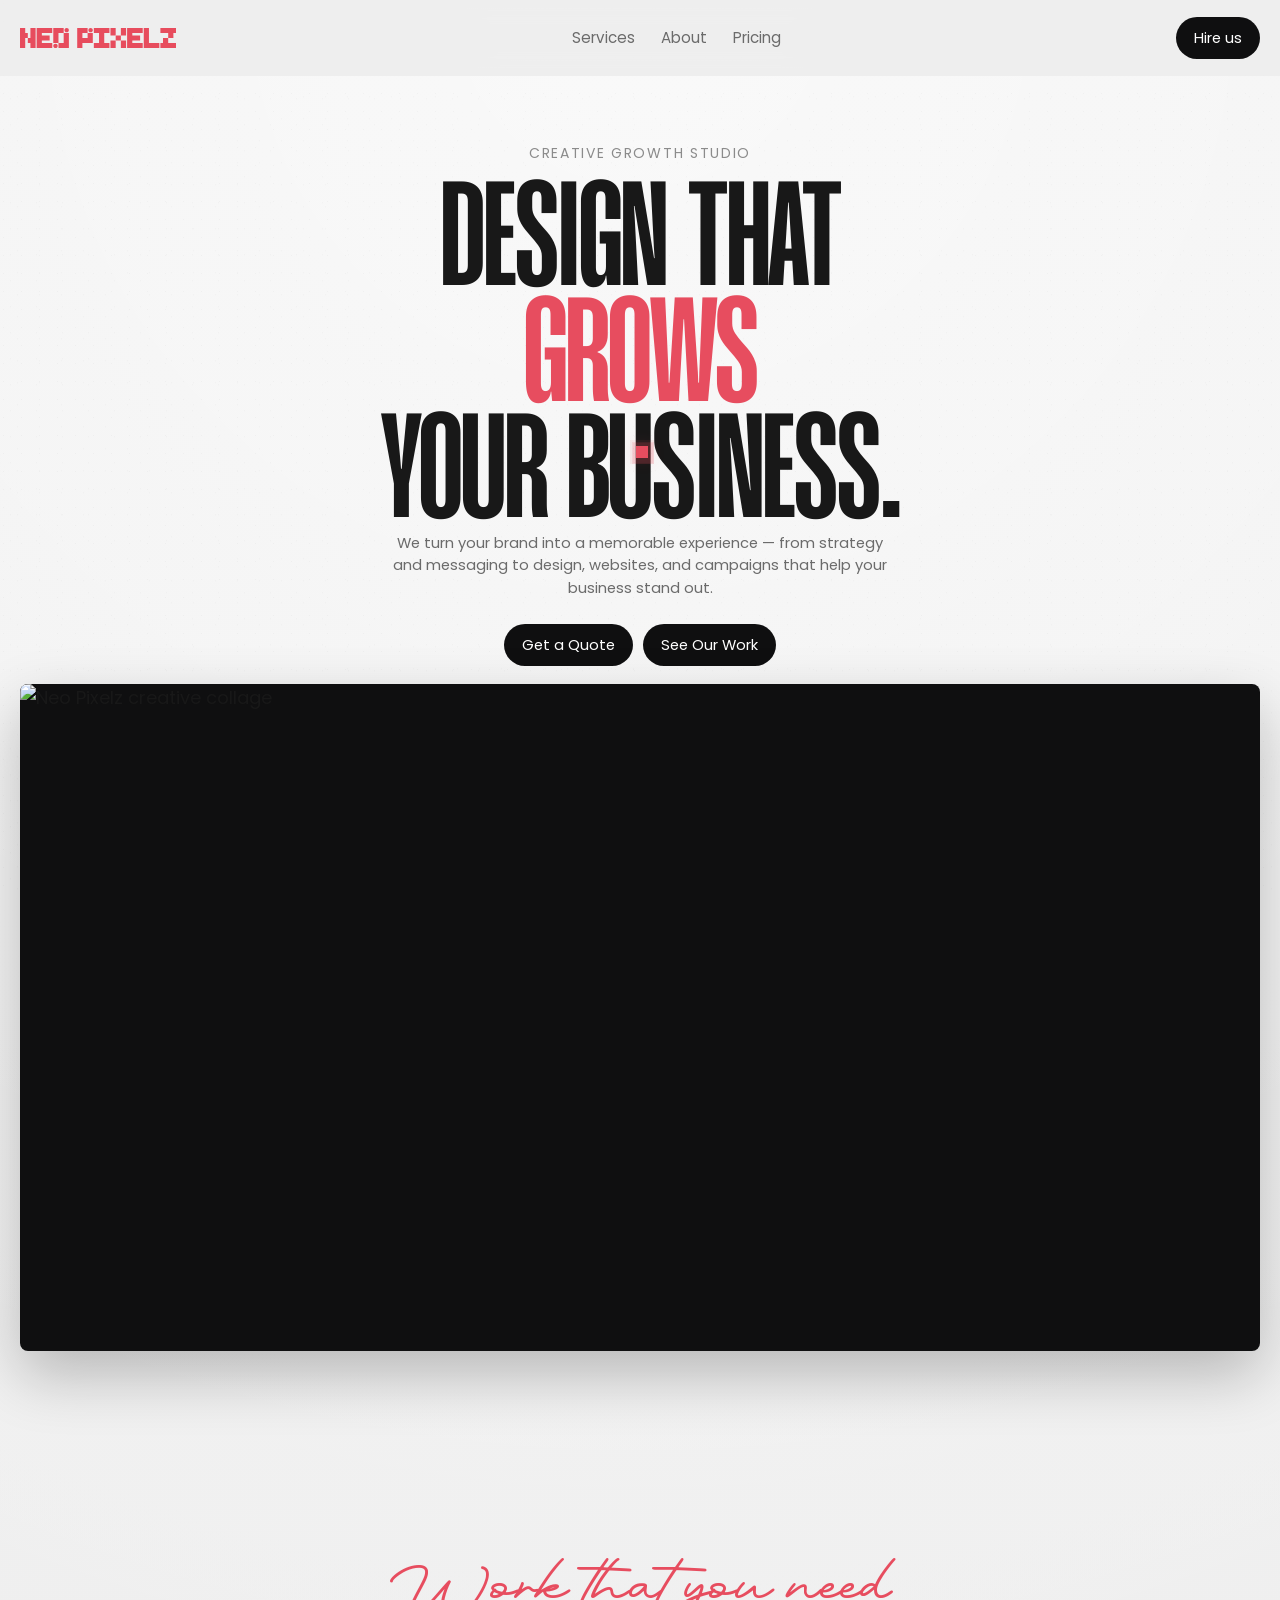
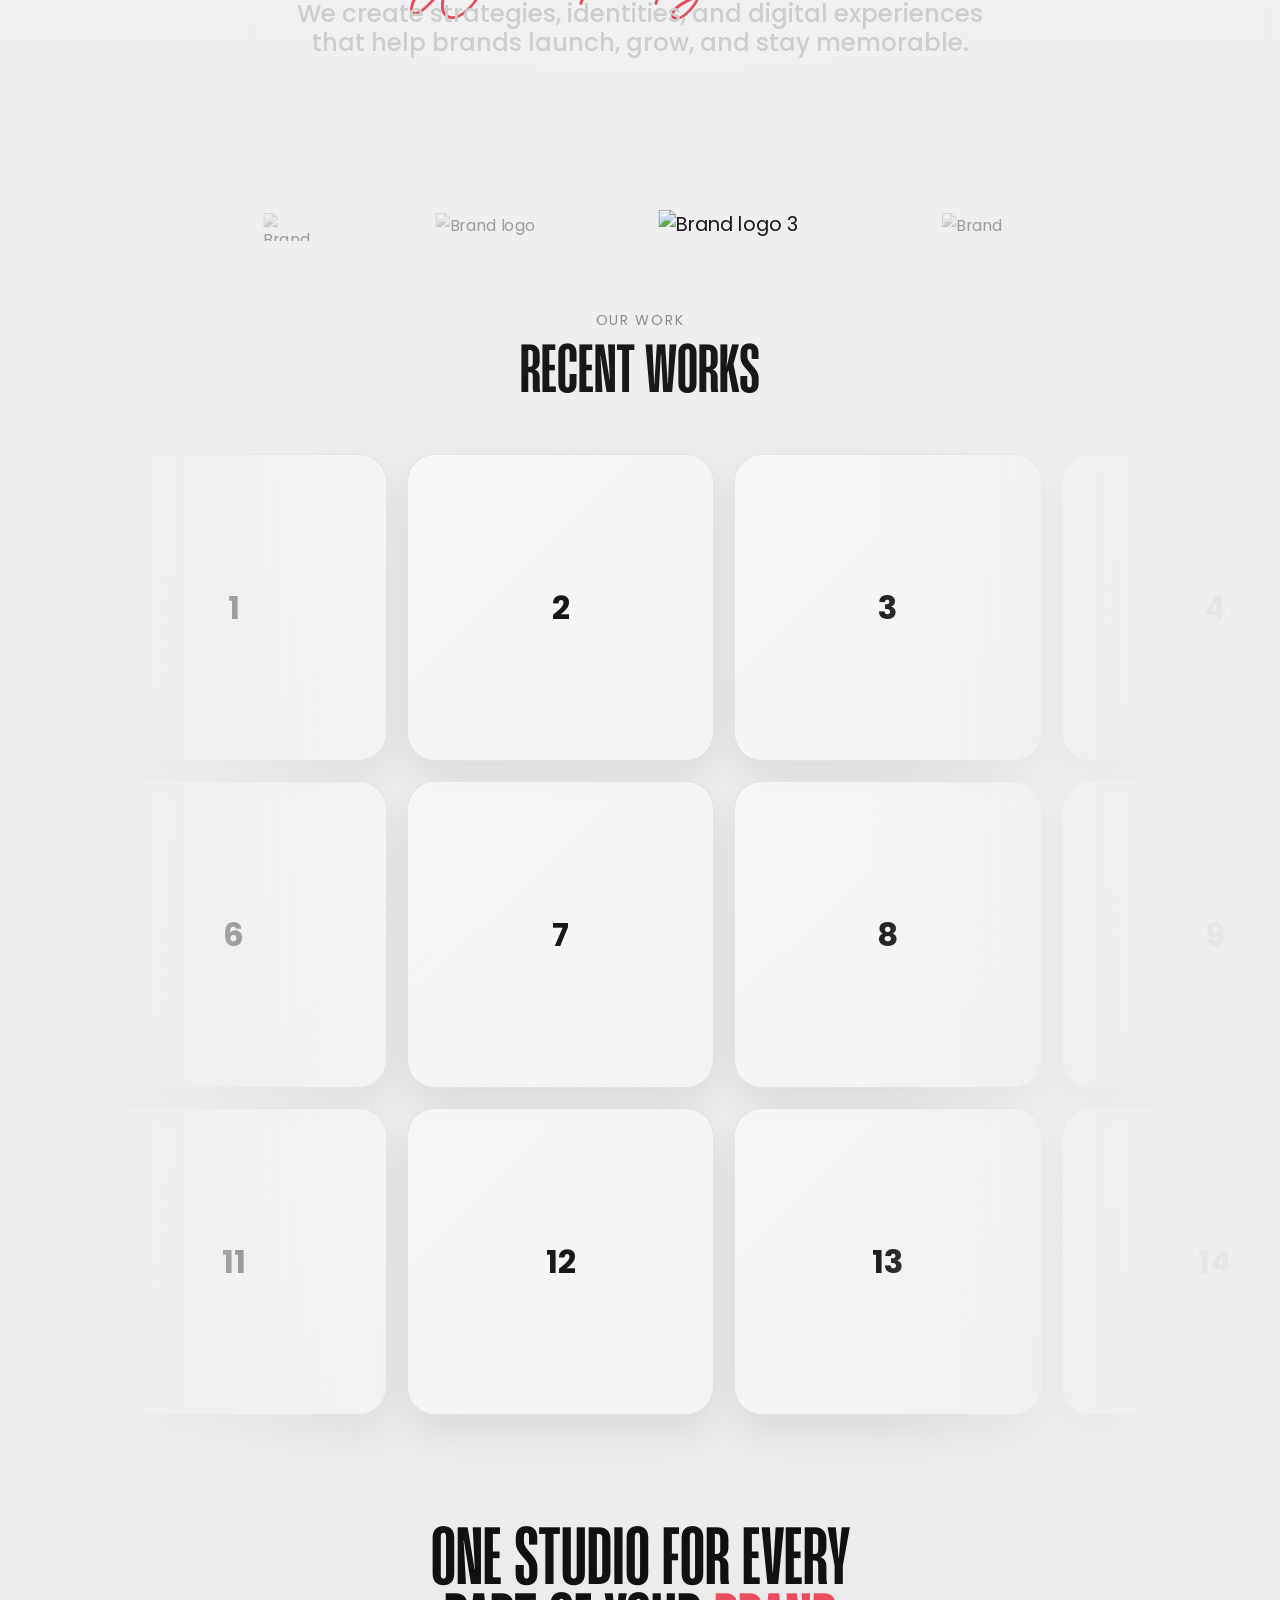
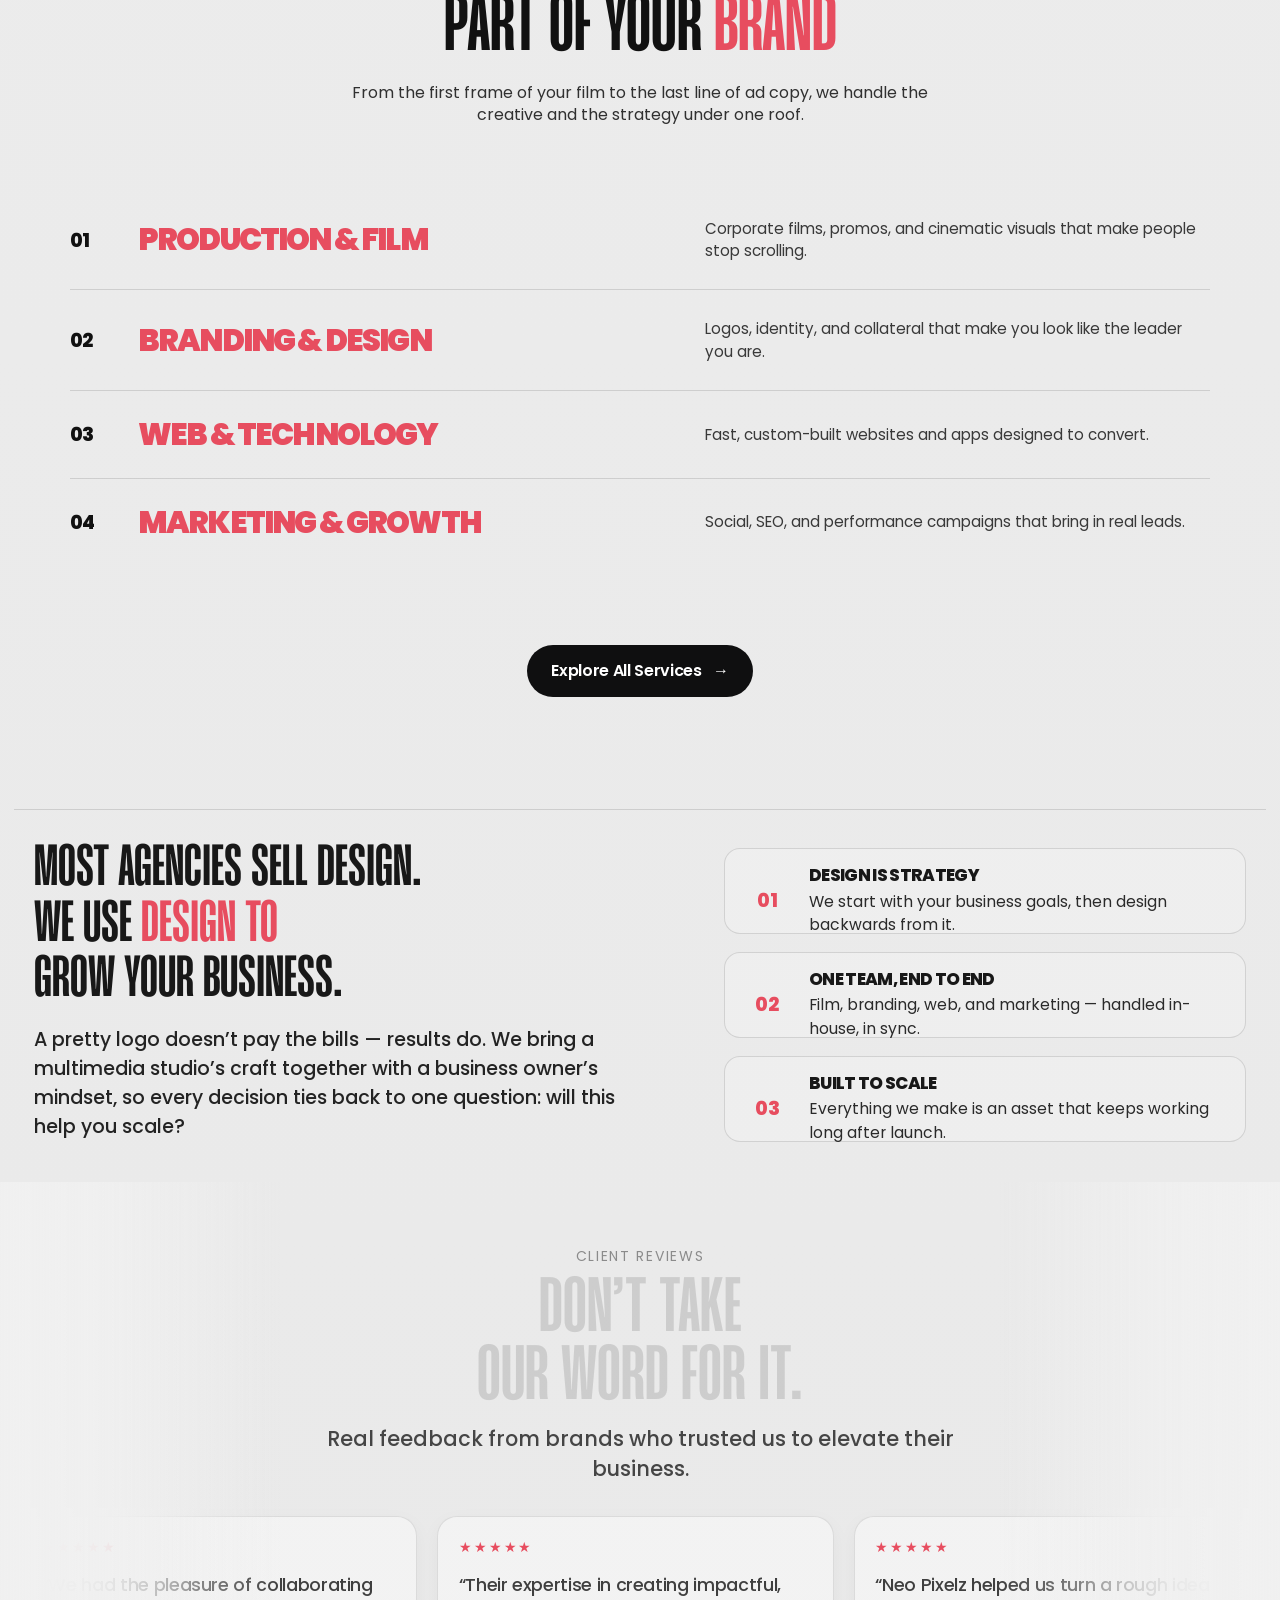
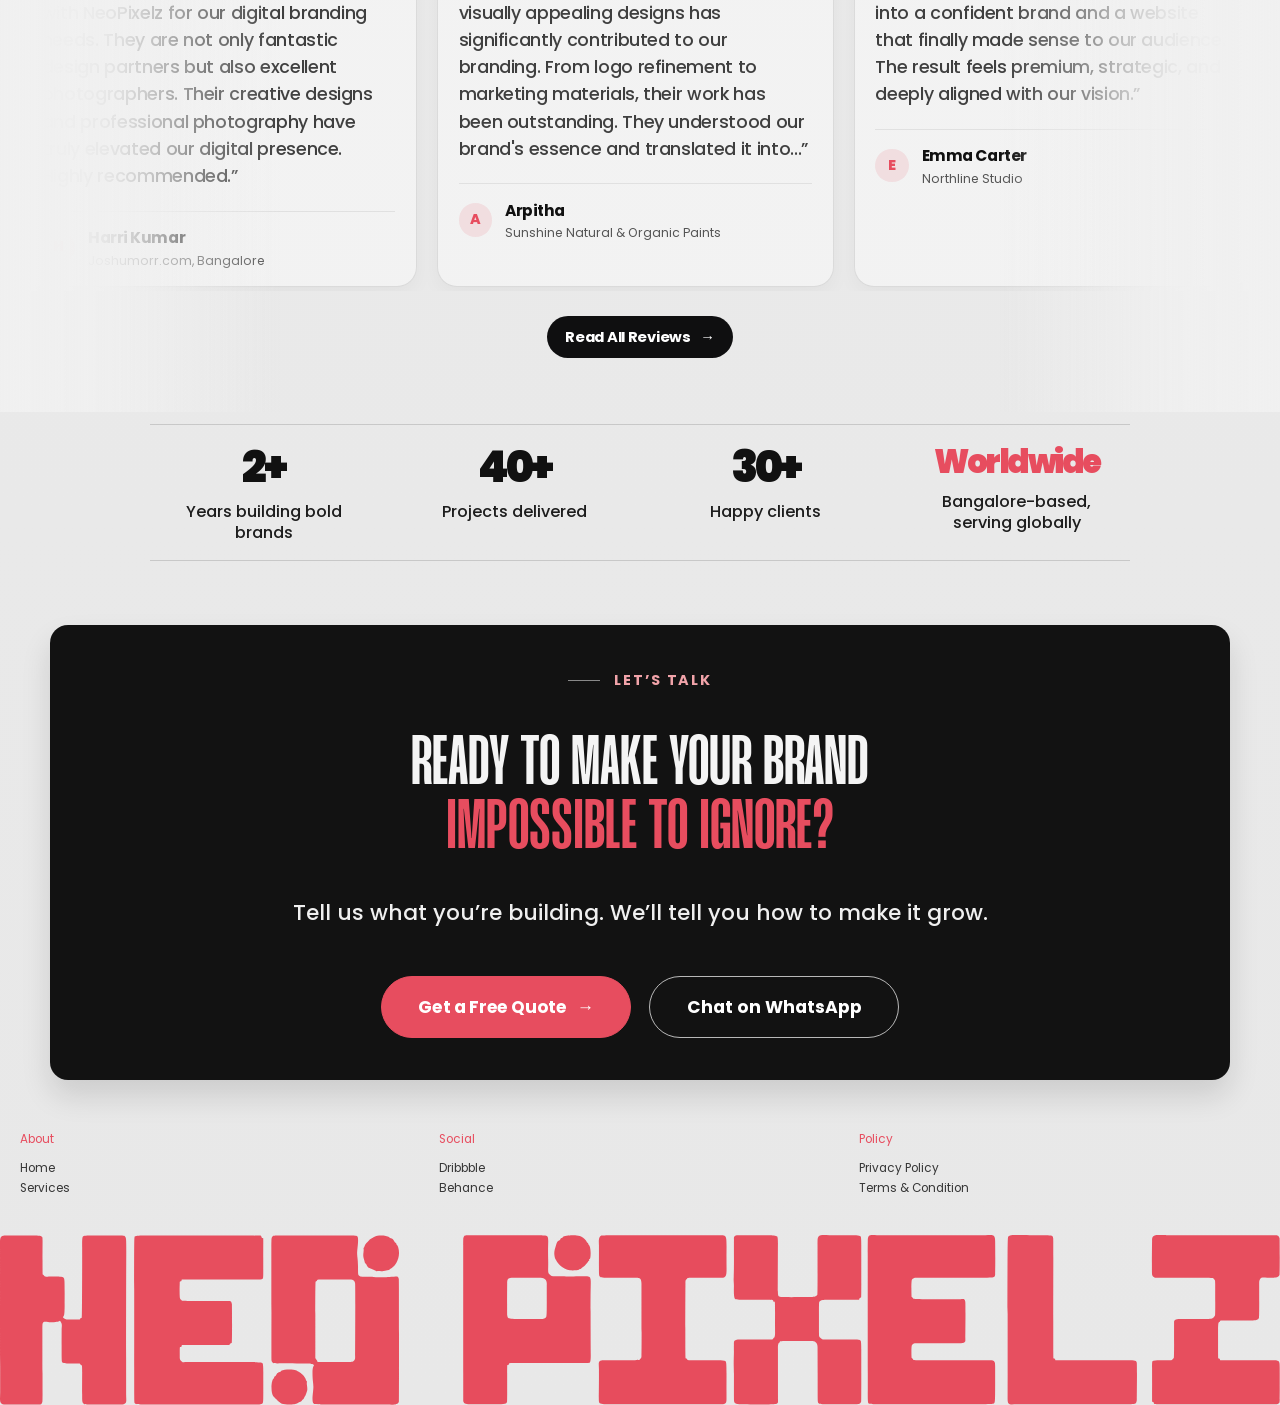
==== commit e0dc43bb: "Changes" ====
--- a/index.html
+++ b/index.html
@@ -7,7 +7,7 @@
   <title>Neo Pixelz-Design Agency</title>
   <link rel="preconnect" href="https://fonts.googleapis.com" />
   <link rel="preconnect" href="https://fonts.gstatic.com" crossorigin />
-  <link href="https://fonts.googleapis.com/css2?family=Inter:wght@400;500;600;700;800;900&display=swap" rel="stylesheet" />
+  <link href="https://fonts.googleapis.com/css2?family=Poppins:wght@400;500;600;700&display=swap" rel="stylesheet" />
   <link rel="stylesheet" href="./style.css" />
 </head>
 <body>
@@ -59,7 +59,7 @@
           <p class="micro-label">Creative growth studio</p>
           <h1 class="hero-title">
             <span>DESIGN THAT</span>
-            <span>GROWS</span>
+            <span class="hero-title-accent">GROWS</span>
             <span>YOUR BUSINESS.</span>
           </h1>
           <p class="hero-text">We turn your brand into a memorable experience — from strategy and messaging to design, websites, and campaigns that help your business stand out.</p>
@@ -88,7 +88,7 @@
 
     <section class="section intro-section" id="work">
       <div class="container narrow intro-exact">
-        <div class="intro-hello reveal intro-hello-anim">WORK THAT YOU NEED</div>
+        <div class="intro-hello reveal intro-hello-anim">Work that you need</div>
         <h2 class="intro-heading reveal intro-heading-anim">
           <span class="line dark-line">We create strategies, identities, and digital experiences</span>
           <span class="line dark-line">that help brands launch, grow, and stay memorable.</span>
@@ -107,7 +107,7 @@
       <div class="container">
         <div class="section-center reveal reveal-up">
           <p class="section-mini">Our Work</p>
-          <h2 class="section-title">Recent Works</h2>
+          <h2 class="section-title">RECENT WORKS</h2>
         </div>
 
         <div class="works-scroll-container reveal reveal-up delay-1" aria-label="Recent works">
@@ -162,10 +162,9 @@
     <section class="section studio-coverage-section" aria-labelledby="studio-coverage-title">
       <div class="container studio-coverage-wrap">
         <div class="studio-coverage-header reveal reveal-up">
-          <span class="studio-kicker"><span class="kicker-line"></span> WHAT WE DO</span>
           <h2 id="studio-coverage-title" class="studio-coverage-title">
             ONE STUDIO FOR EVERY<br>
-            PART OF YOUR <span>BRAND.</span>
+            PART OF YOUR <span>BRAND</span>
           </h2>
         </div>
 
--- a/style.css
+++ b/style.css
@@ -1,3 +1,17 @@
+@font-face {
+  font-family: 'Mango Grotesque';
+  src: url('./assets/MangoGrotesque-SemiBold-BF6a47cba8b4c2a.ttf') format('truetype');
+  font-weight: 600;
+  font-style: normal;
+  font-display: swap;
+}
+@font-face {
+  font-family: 'OceanTrace';
+  src: url('./assets/OceanTrace.ttf') format('truetype');
+  font-weight: 400;
+  font-style: normal;
+  font-display: swap;
+}
 :root {
   --bg: #ededed;
   --surface: #ffffff;
@@ -26,11 +40,14 @@
 html { scroll-behavior: smooth; }
 body {
   min-height: 100vh;
-  font-family: 'Inter', sans-serif;
+  font-family: 'Poppins', sans-serif;
   font-size: var(--text-base);
   line-height: 1.55;
   color: var(--text);
   background: var(--bg);
+}
+h1, h2, h3, h4, h5, h6 {
+  font-family: 'Mango Grotesque', 'Arial Narrow', sans-serif;
 }
 img { display: block; max-width: 100%; height: auto; }
 a { color: inherit; text-decoration: none; }
@@ -141,6 +158,7 @@
   font-weight: 700;
 }
 .hero-title span { display: block; }
+.hero-title .hero-title-accent { color: var(--orange); }
 .hero-title em,
 .hero-title strong,
 .hero-title b {
@@ -329,7 +347,7 @@
   font-size: clamp(2.3rem, 2rem + 2vw, 5rem);
   letter-spacing: -0.2em;
   color: var(--orange);
-  line-height: 0.9;
+  line-height: 0.84;
 }
 .service-word.right { text-align: right; }
 .service-center-card {
@@ -756,7 +774,7 @@
 .services-title,
 .service-detail-title,
 .services-cta-title {
-  font-family: 'Oswald', 'Arial Narrow', sans-serif;
+  font-family: 'Mango Grotesque', 'Arial Narrow', sans-serif;
   font-stretch: condensed;
   text-transform: uppercase;
 }
@@ -806,7 +824,7 @@
 .service-detail:hover { transform: translateY(-5px); box-shadow: 0 20px 34px rgba(0, 0, 0, 0.1); }
 .service-index {
   color: var(--orange);
-  font-family: 'Oswald', 'Arial Narrow', sans-serif;
+  font-family: 'Mango Grotesque', 'Arial Narrow', sans-serif;
   font-size: 1.9rem;
   line-height: 1;
   font-weight: 700;
@@ -920,7 +938,7 @@
 .about-section-title,
 .about-story-title,
 .about-team-title {
-  font-family: 'Oswald', 'Arial Narrow', sans-serif;
+  font-family: 'Mango Grotesque', 'Arial Narrow', sans-serif;
   text-transform: uppercase;
   font-weight: 700;
 }
@@ -966,8 +984,8 @@
 .about-origin-copy { padding-top: 10px; }
 .about-origin-copy strong { color: #202020; }
 .about-origin-copy em { color: var(--orange); font-style: normal; }
-.about-signoff { margin-top: 20px; color: #252525; font-family: 'Oswald', sans-serif; font-size: .75rem; text-transform: uppercase; }
-.about-signoff span { display: block; margin-top: 4px; color: var(--orange); font-family: 'Inter', sans-serif; font-size: .6rem; letter-spacing: .08em; }
+.about-signoff { margin-top: 20px; color: #252525; font-family: 'Mango Grotesque', sans-serif; font-size: .75rem; text-transform: uppercase; }
+.about-signoff span { display: block; margin-top: 4px; color: var(--orange); font-family: 'Poppins', sans-serif; font-size: .6rem; letter-spacing: .08em; }
 .about-values { padding: clamp(3.25rem, 6vw, 5rem) 0; background: #fff; }
 .about-values-heading { max-width: 420px; margin-bottom: 28px; }
 .about-values-list { border-top: 1px solid rgba(0,0,0,.12); }
@@ -979,12 +997,12 @@
   padding: 17px 0;
   border-bottom: 1px solid rgba(0,0,0,.1);
 }
-.about-value-number { color: var(--orange); font-family: 'Oswald', sans-serif; font-size: .8rem; }
+.about-value-number { color: var(--orange); font-family: 'Mango Grotesque', sans-serif; font-size: .8rem; }
 .about-value-title { font-weight: 700; font-size: .8rem; }
 .about-value p { color: #858585; font-size: .72rem; }
 .about-stats { padding: 0 0 clamp(3.5rem, 6vw, 5rem); }
 .about-stats-grid { display: grid; grid-template-columns: repeat(4, 1fr); gap: 18px; border-bottom: 1px solid rgba(0,0,0,.12); padding: 30px 0 24px; }
-.about-stat strong { display: block; font-family: 'Oswald', sans-serif; font-size: clamp(2rem, 3vw, 3.3rem); line-height: .9; }
+.about-stat strong { display: block; font-family: 'Mango Grotesque', sans-serif; font-size: clamp(2rem, 3vw, 3.3rem); line-height: .9; }
 .about-stat:last-child strong { color: var(--orange); }
 .about-stat span { display: block; margin-top: 14px; color: #898989; font-size: .68rem; line-height: 1.4; }
 .about-team { padding: clamp(3.5rem, 6vw, 5rem) 0; background: #f7f6f4; }
@@ -994,13 +1012,13 @@
 .about-team-grid { display: grid; grid-template-columns: repeat(2, minmax(0, 1fr)); grid-auto-rows: 1fr; gap: 16px; margin-top: 34px; }
 .about-team-card { padding: 22px; border: 1px solid rgba(0,0,0,.07); border-radius: 8px; background: #fff; box-shadow: 0 12px 28px rgba(0,0,0,.035); transition: transform .35s cubic-bezier(.16,1,.3,1), box-shadow .35s ease; }
 .about-team-card:hover { transform: translateY(-5px); box-shadow: 0 20px 34px rgba(0,0,0,.1); }
-.about-avatar { display: grid; width: 42px; height: 42px; place-items: center; border: 1px solid rgba(231,77,95,.25); border-radius: 50%; color: var(--orange); background: #fff0f1; font-family: 'Oswald', sans-serif; }
-.about-team-card h3 { margin-top: 18px; font-family: 'Oswald', sans-serif; font-size: 1.35rem; text-transform: uppercase; }
+.about-avatar { display: grid; width: 42px; height: 42px; place-items: center; border: 1px solid rgba(231,77,95,.25); border-radius: 50%; color: var(--orange); background: #fff0f1; font-family: 'Mango Grotesque', sans-serif; }
+.about-team-card h3 { margin-top: 18px; font-family: 'Mango Grotesque', sans-serif; font-size: 1.35rem; text-transform: uppercase; }
 .about-team-role { margin-top: 3px; color: var(--orange); font-size: .55rem; letter-spacing: .08em; }
 .about-team-education { margin-top: 10px; color: #969696; font-size: .68rem; }
 .about-team-card p:last-child { margin-top: 14px; color: #858585; font-size: .72rem; line-height: 1.6; }
 .about-cta { width: min(calc(100% - 24px), 1040px); margin: clamp(3.5rem, 6vw, 5.5rem) auto; padding: clamp(3rem, 5vw, 4.5rem) 20px; border-radius: 8px; color: #fff; text-align: center; background: #141414; box-shadow: 0 18px 34px rgba(0,0,0,.13); }
-.about-cta-title { max-width: 540px; margin: 12px auto 0; font-family: 'Oswald', sans-serif; font-size: clamp(2.4rem, 5vw, 4.8rem); line-height: .92; text-transform: uppercase; }
+.about-cta-title { max-width: 540px; margin: 12px auto 0; font-family: 'Mango Grotesque', sans-serif; font-size: clamp(2.4rem, 5vw, 4.8rem); line-height: .92; text-transform: uppercase; }
 .about-cta-title span { color: var(--orange); }
 .about-cta-copy { margin-top: 18px; color: #aaa; font-size: .75rem; }
 .about-cta-actions { display: flex; justify-content: center; gap: 10px; flex-wrap: wrap; margin-top: 22px; }
@@ -1563,7 +1581,7 @@
   line-height: 1;
   letter-spacing: -.03em;
   margin-bottom: 28px;
-  font-family: 'Inter', sans-serif;
+  font-family: 'Poppins', sans-serif;
   font-style: italic;
   font-weight: 500;
 }
@@ -1581,6 +1599,10 @@
 }
 .intro-heading .line {
   display: block;
+}
+.intro-word {
+  display: inline-block;
+  white-space: nowrap;
 }
 .intro-heading .dark-line {
   color: #111111;
@@ -2918,7 +2940,7 @@
   grid-template-columns: 52px 1.2fr 1.1fr;
   gap: 1rem 1.5rem;
   align-items: center;
-  padding: 1.25rem 0 1.2rem;
+  padding: 1.75rem 0 1.65rem;
   border-bottom: 1px solid rgba(0,0,0,0.12);
 }
 .studio-row:last-child {
@@ -2937,20 +2959,21 @@
   letter-spacing: -0.06em;
   font-weight: 900;
   text-transform: uppercase;
-  color: #111;
+  color: var(--orange);
 }
 .studio-description {
-  max-width: 520px;
-  justify-self: end;
+  width: 100%;
+  max-width: none;
+  justify-self: stretch;
   text-align: left;
-  font-size: clamp(1rem, 0.95rem + 0.22vw, 1.38rem);
+  font-size: clamp(0.85rem, 0.8rem + 0.18vw, 1.12rem);
   line-height: 1.5;
   color: rgba(17,17,17,0.82);
-  font-weight: 500;
+  font-weight: 400;
 }
 .studio-button-wrap {
   width: calc(100% - 28px);
-  margin: 2rem auto 0;
+  margin: 4rem auto 0;
   display: flex;
   justify-content: flex-start;
 }
@@ -2977,6 +3000,69 @@
 }
 .studio-cta:active {
   transform: translateY(0);
+}
+
+.studio-button-wrap {
+  justify-content: center;
+}
+
+.studio-cta {
+  position: relative;
+  overflow: hidden;
+  isolation: isolate;
+  border: 0;
+  background: var(--dark);
+  color: #fff;
+  transition: transform .38s cubic-bezier(.16,1,.3,1),
+              box-shadow .38s cubic-bezier(.16,1,.3,1),
+              background-color .38s cubic-bezier(.16,1,.3,1),
+              color .38s cubic-bezier(.16,1,.3,1),
+              opacity .38s cubic-bezier(.16,1,.3,1);
+}
+.studio-cta::before {
+  content: '';
+  position: absolute;
+  inset: 0;
+  background: linear-gradient(90deg, rgba(255,255,255,0) 0%, rgba(255,255,255,.22) 50%, rgba(255,255,255,0) 100%);
+  transform: translateX(-110%);
+  transition: transform .7s cubic-bezier(.16,1,.3,1);
+  z-index: -1;
+}
+.studio-cta:hover {
+  transform: translateY(-2px) scale(1.01);
+  box-shadow: 0 14px 28px rgba(231,77,95,.18);
+}
+.studio-cta:hover::before {
+  transform: translateX(110%);
+}
+.studio-cta:active {
+  transform: translateY(0) scale(.985);
+}
+
+.studio-row {
+  grid-template-columns: 52px 1.2fr 1.1fr;
+  column-gap: 1rem;
+  row-gap: 0;
+  transition: transform .3s cubic-bezier(.16,1,.3,1), background-color .3s ease, box-shadow .3s ease;
+}
+
+.studio-row:hover {
+  transform: translateX(4px);
+  background: rgba(231, 77, 95, 0.04);
+  box-shadow: 0 8px 18px rgba(0, 0, 0, 0.05);
+}
+
+.studio-label {
+  white-space: nowrap;
+}
+
+.studio-coverage-list {
+  width: min(calc(100% - 28px), 1180px);
+  margin-inline: auto;
+  padding: 1rem 1.25rem;
+  border: 0;
+  border-radius: 0;
+  background: transparent;
 }
 #recent-works .container {
   position: relative;
@@ -3438,8 +3524,8 @@
   justify-content: center;
   font-size: 32px;
   line-height: .94;
-  overflow-wrap: break-word;
-  word-break: break-word;
+  overflow-wrap: normal;
+  word-break: normal;
 }
 .intro-heading .dark-line,
 .intro-heading .muted-line {
@@ -3493,3 +3579,167 @@
     padding-inline: 0;
   }
 }
+
+/* Mango Grotesque uses default kerning throughout the site. */
+h1, h2, h3, h4, h5, h6,
+.display-title,
+.hero-title,
+.project-meta h3,
+.contact-overlay h2,
+.works-index-block h3,
+.services-title,
+.service-detail-title,
+.services-cta-title,
+.service-index,
+.about-title,
+.about-section-title,
+.about-story-title,
+.about-team-title,
+.about-signoff,
+.about-value-number,
+.about-stat strong,
+.about-avatar,
+.about-team-card h3,
+.about-cta-title,
+.splash-inner h1,
+.splash-wordmark {
+  letter-spacing: 0 !important;
+}
+
+.hero-title {
+  font-size: clamp(2.95rem, 5.1vw, 5.9rem);
+}
+
+@media (max-width: 760px) {
+  .hero-title {
+    font-size: clamp(2.8rem, 10.5vw, 3.8rem);
+  }
+}
+
+.hero-copy {
+  max-width: 920px;
+  margin-inline: auto;
+  text-align: center;
+  justify-self: center;
+  display: flex;
+  flex-direction: column;
+  gap: 24px;
+}
+
+.hero-title {
+  margin-top: 0;
+  font-size: clamp(6.8rem, 11.6vw, 13.6rem);
+  line-height: 0.78;
+  font-weight: 800;
+  letter-spacing: -0.02em !important;
+}
+
+.hero-text {
+  margin-top: 0;
+  margin-inline: auto;
+}
+
+.hero-title + .hero-text {
+  margin-top: -28px;
+}
+
+.hero-actions {
+  margin-top: 0;
+  display: flex;
+  justify-content: center;
+  flex-wrap: wrap;
+  gap: 10px;
+}
+
+@media (max-width: 760px) {
+  .hero-title {
+    font-size: clamp(6rem, 23vw, 8.8rem);
+  }
+}
+
+.intro-heading {
+  width: min(100%, 820px);
+  max-width: 820px;
+  margin: -10px auto 0;
+  box-sizing: border-box;
+  font-family: 'Poppins', sans-serif;
+  font-size: clamp(1.2rem, 1.9vw, 2rem);
+  line-height: 1.18;
+  font-weight: 500;
+  letter-spacing: 0;
+}
+
+@media (max-width: 900px) {
+  .intro-heading {
+    font-size: clamp(1.1rem, 4.8vw, 1.8rem);
+  }
+}
+
+.intro-hello {
+  color: var(--orange);
+  font-family: 'OceanTrace', cursive;
+  font-size: clamp(2.4rem, 1.7rem + 1.5vw, 3.6rem);
+  margin-bottom: 0;
+  line-height: 0.85;
+  letter-spacing: 0;
+}
+
+.intro-exact {
+  row-gap: 0;
+}
+
+@media (max-width: 900px) {
+  .intro-hello {
+    font-size: clamp(2rem, 8vw, 3.2rem);
+  }
+}
+
+.section-title {
+  font-size: clamp(2.6rem, 1.7rem + 2.4vw, 4.7rem);
+}
+
+#recent-works .section-title {
+  font-size: clamp(3rem, 2rem + 2.8vw, 5.4rem);
+}
+
+.studio-coverage-header {
+  text-align: center;
+}
+
+.studio-coverage-title {
+  max-width: 1200px;
+  margin-inline: auto;
+  font-size: clamp(3.5rem, 2.4rem + 3.3vw, 6.1rem);
+  line-height: 0.82;
+  text-align: center;
+}
+
+.studio-coverage-copy {
+  width: min(calc(100% - 28px), 640px);
+  max-width: 640px;
+  margin: 0 auto 3rem;
+  font-size: clamp(0.9rem, 0.84rem + 0.2vw, 1.15rem);
+  font-weight: 400;
+  line-height: 1.35;
+  text-align: center;
+}
+
+.intro-section > .container.narrow {
+  width: 100%;
+  max-width: none;
+  padding-inline: 0;
+}
+
+.intro-section {
+  min-height: auto;
+  padding-bottom: 0;
+}
+
+.intro-section + .testimonials-brand-row {
+  margin-top: clamp(7rem, 12vw, 11rem) !important;
+}
+
+.intro-heading {
+  width: 100%;
+  padding-inline: clamp(12px, 4vw, 56px);
+}
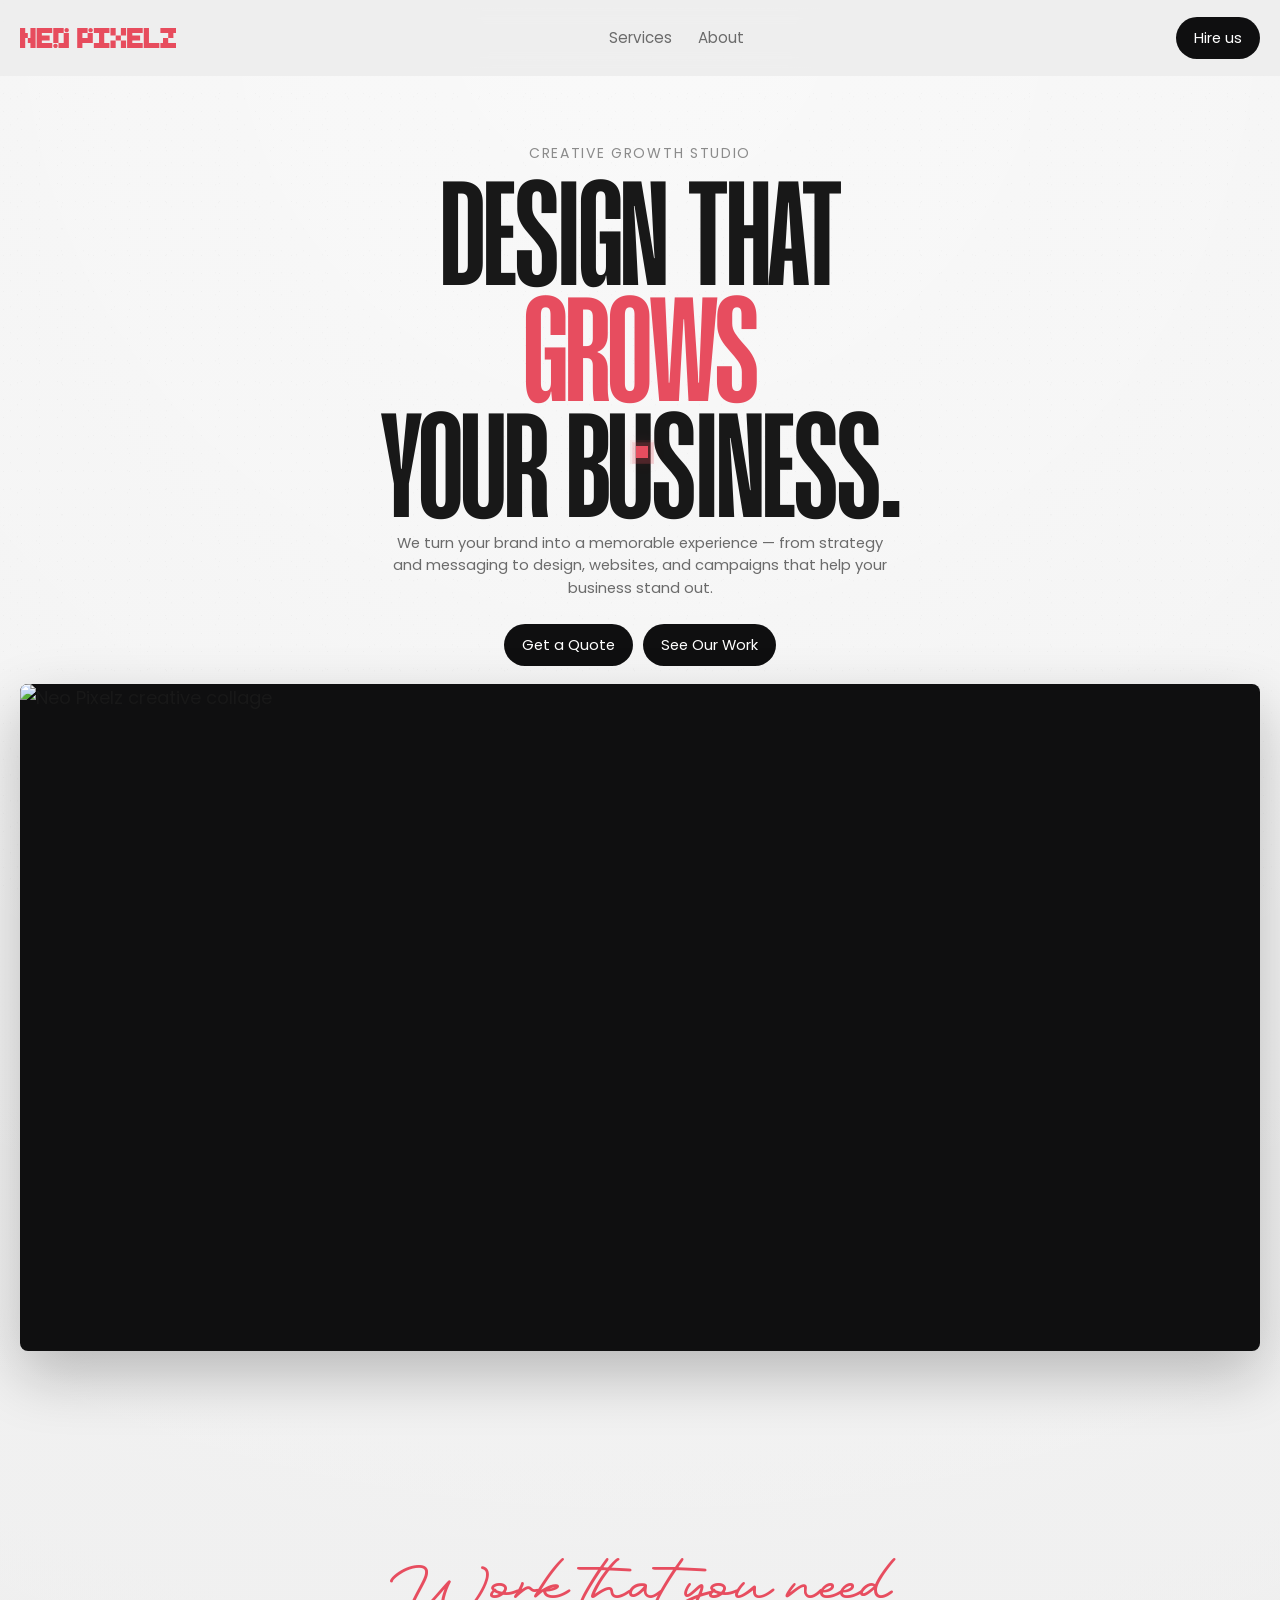
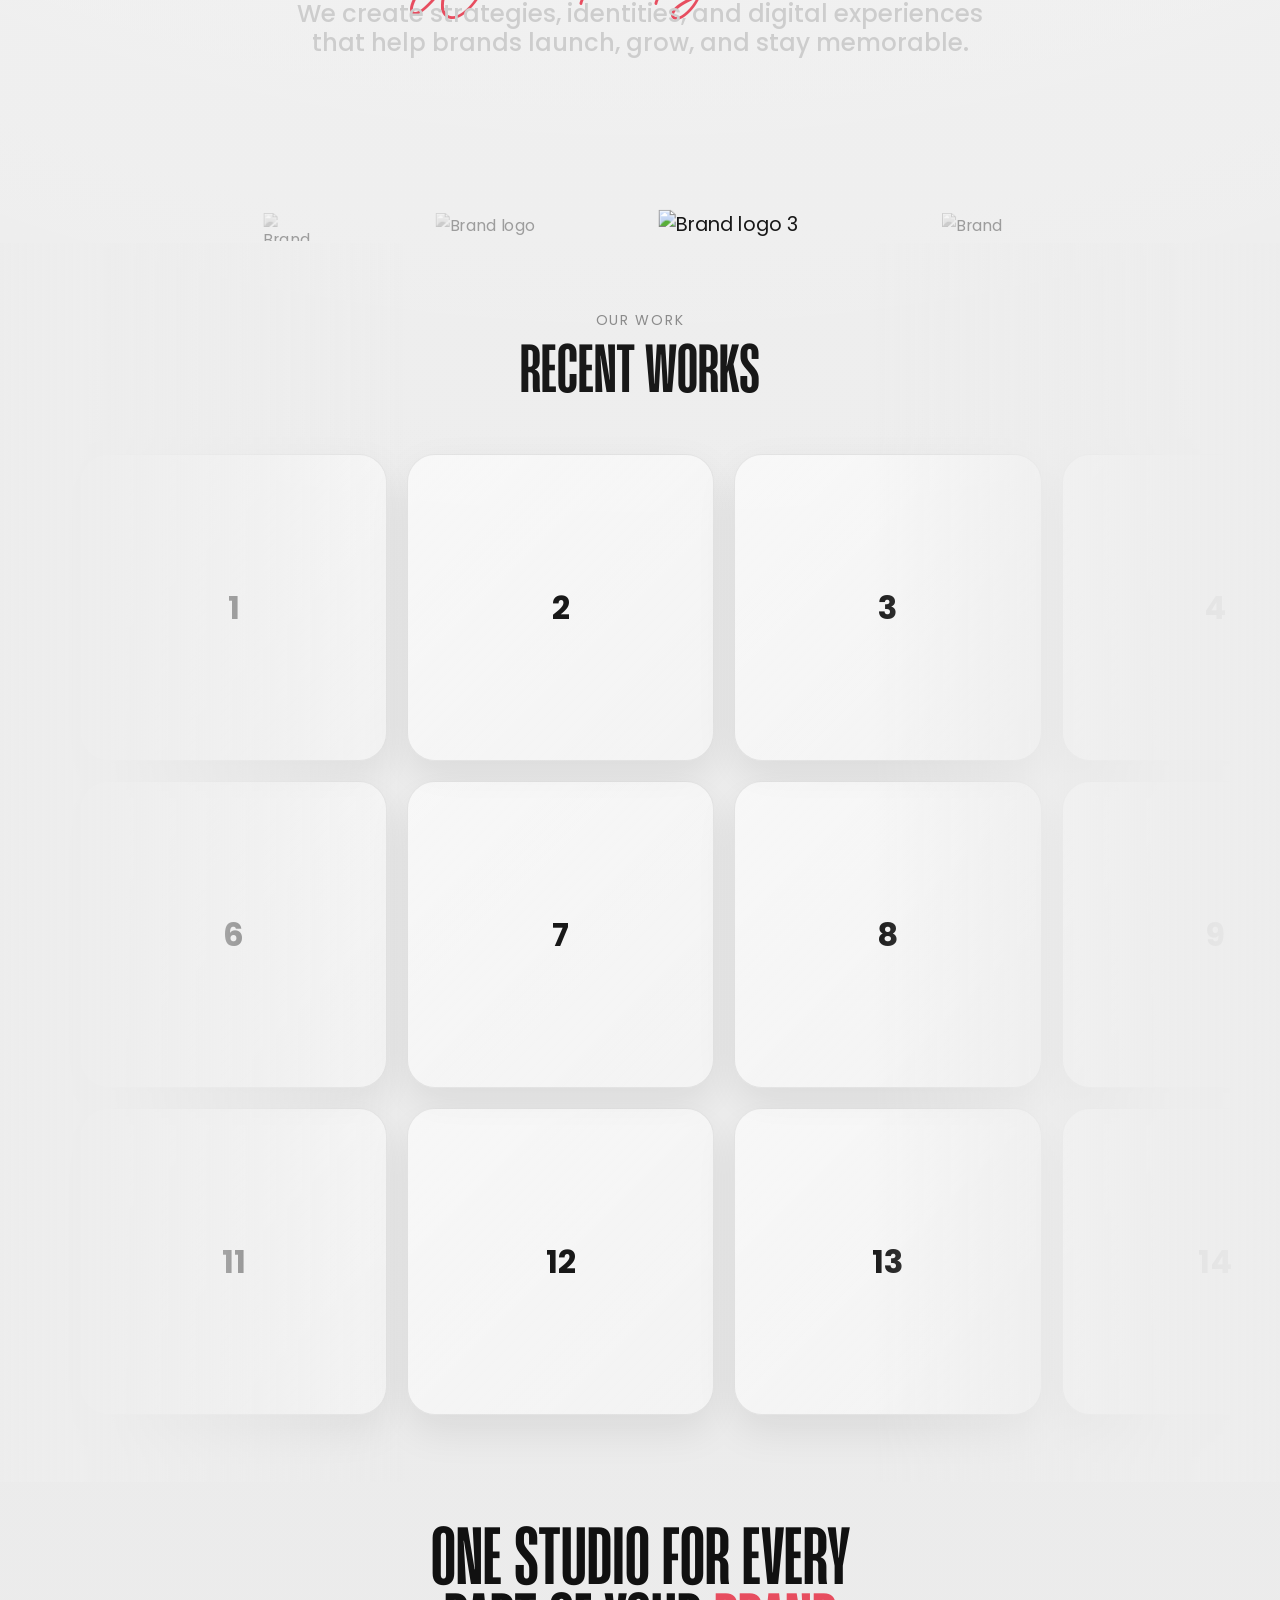
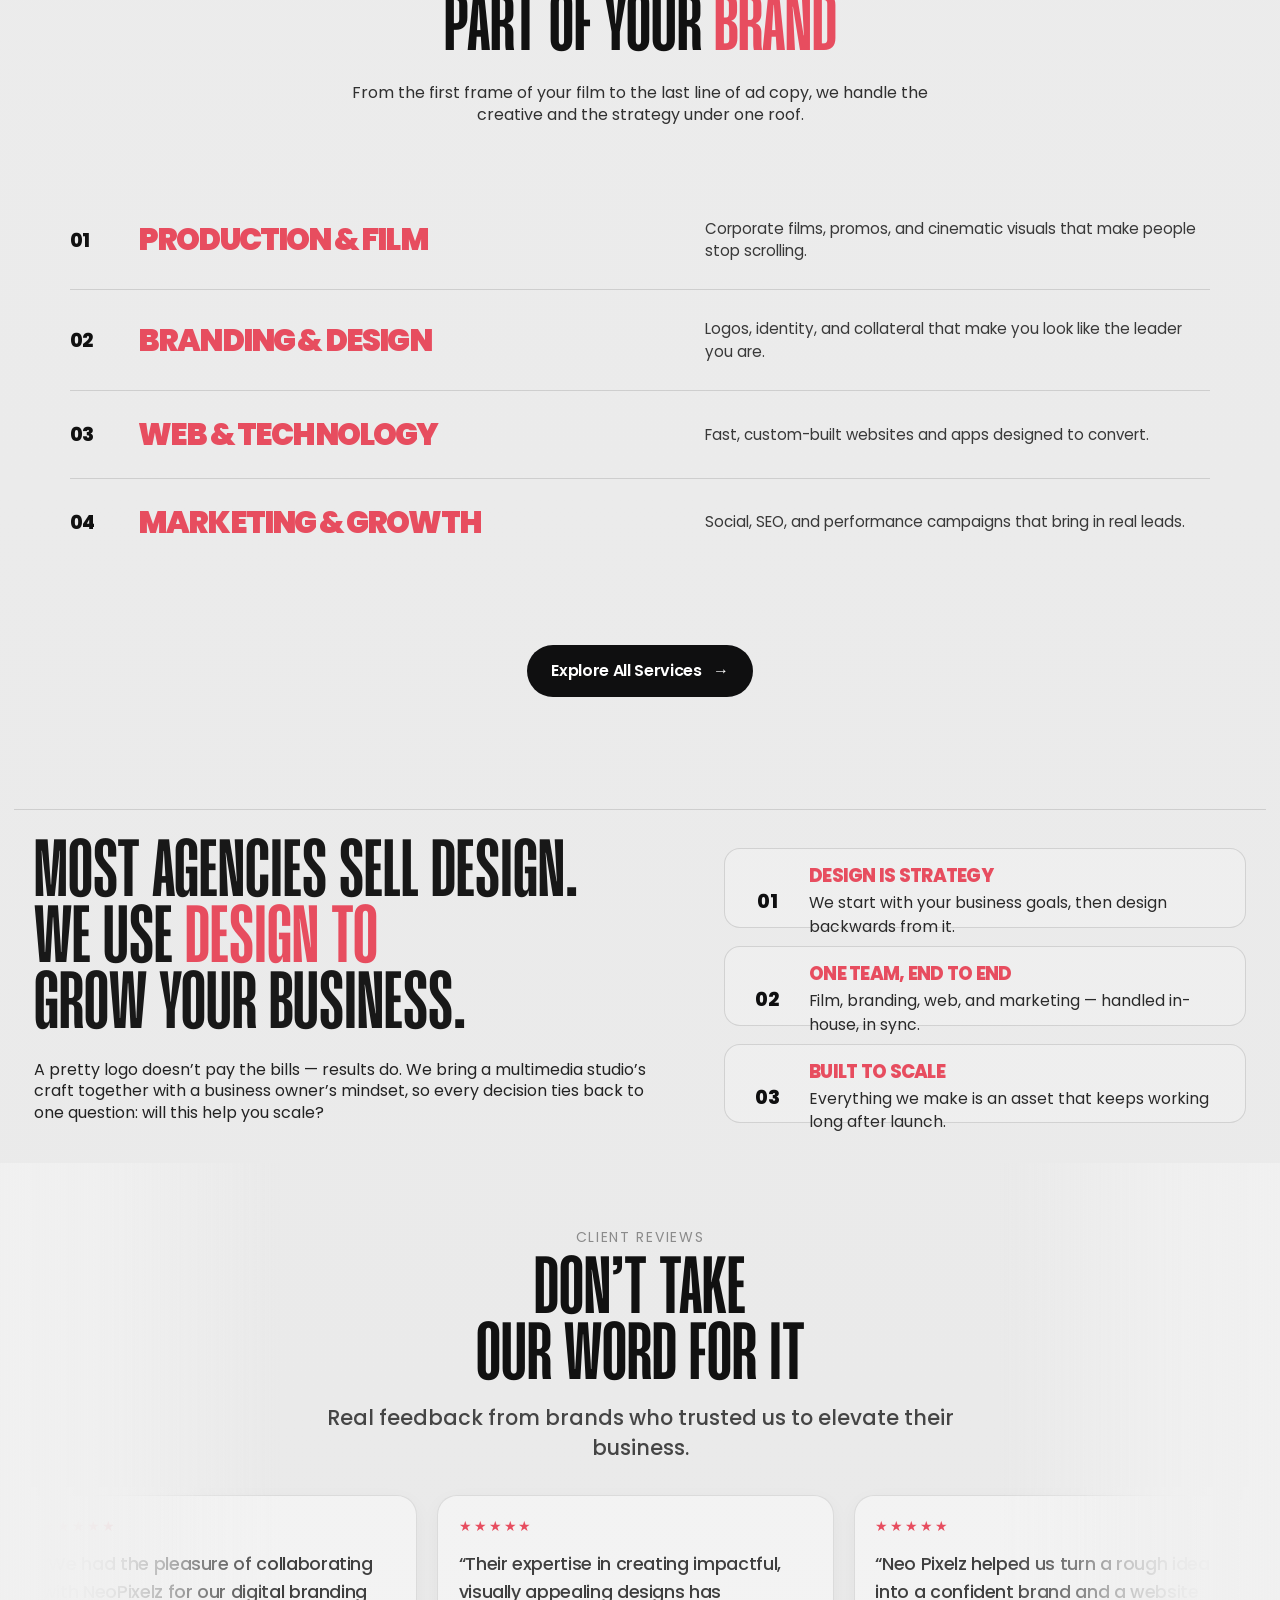
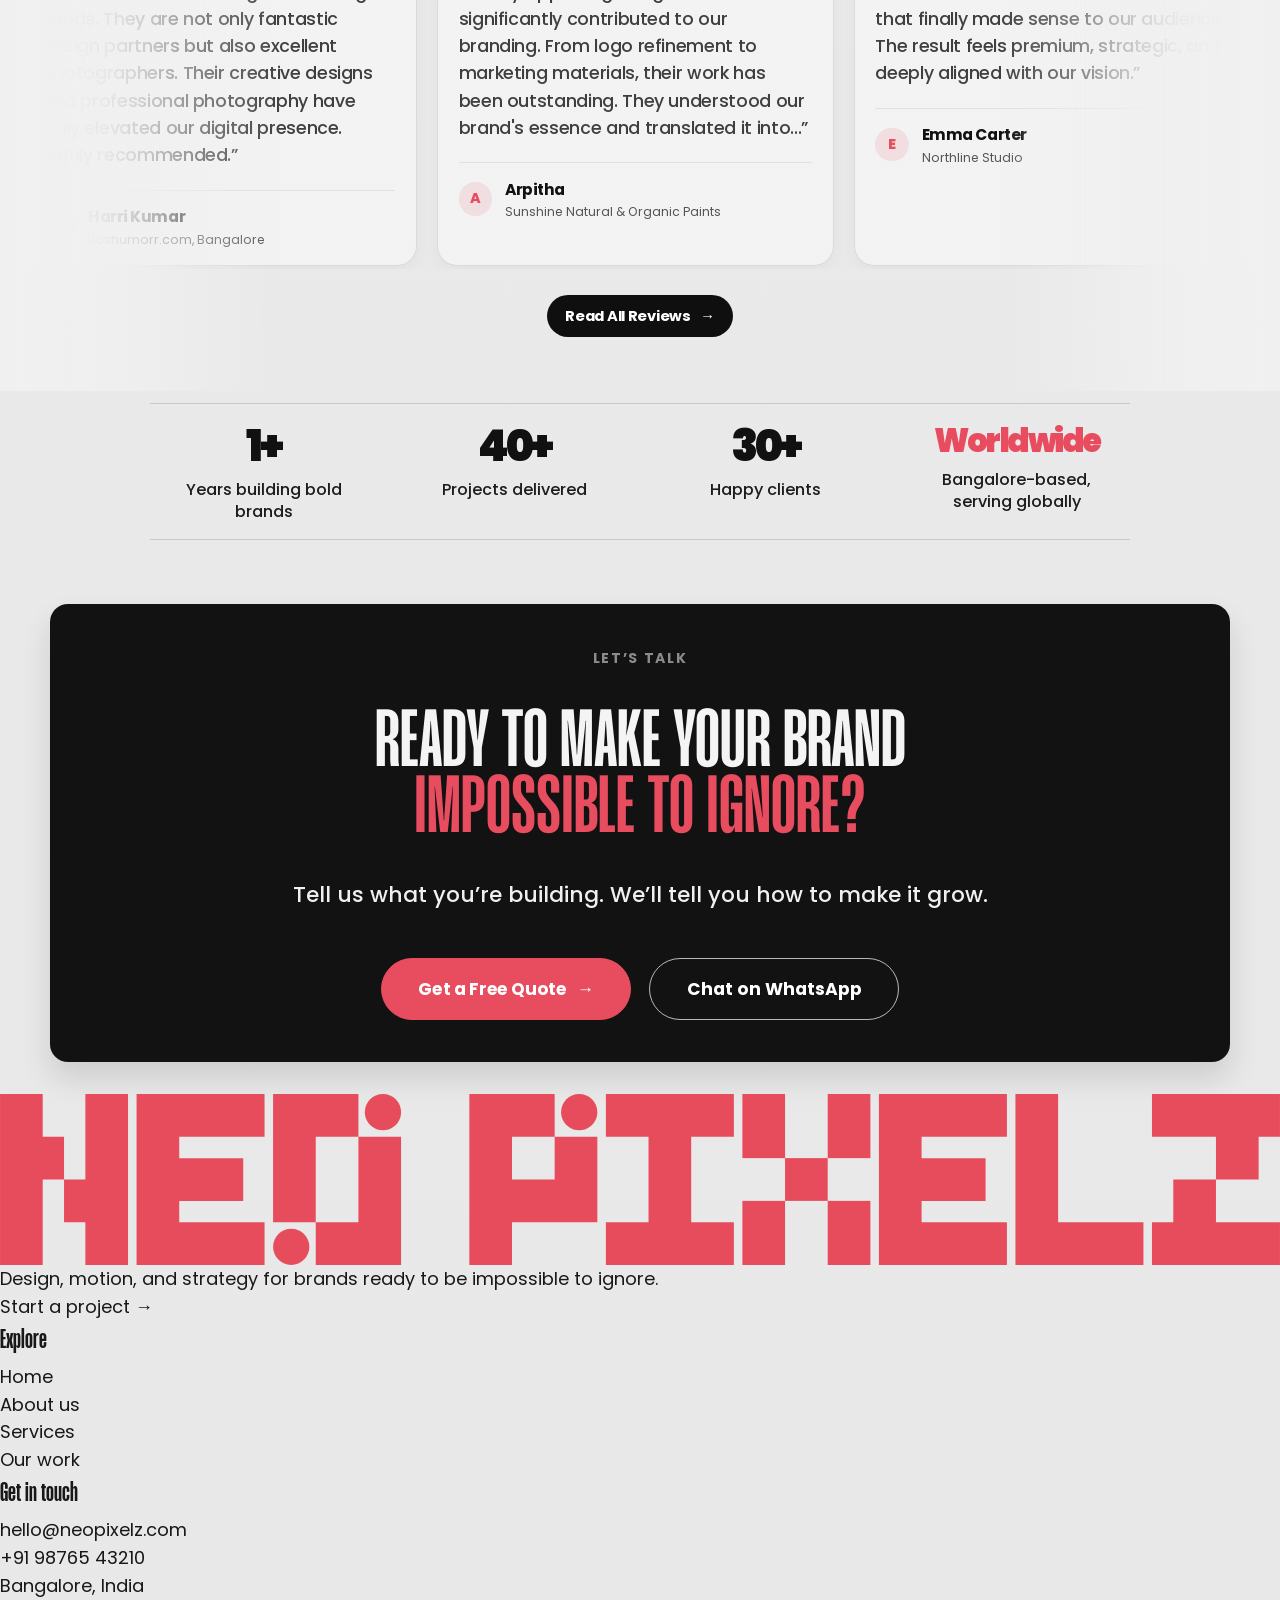
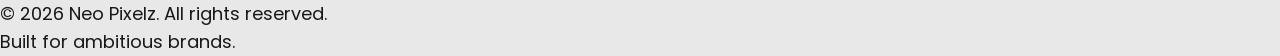
==== commit 366a7db4: "new changes" ====
--- a/index.html
+++ b/index.html
@@ -1,5 +1,6 @@
 <!DOCTYPE html>
 <html lang="en">
+
 <head>
   <meta charset="UTF-8" />
   <meta name="viewport" content="width=device-width, initial-scale=1.0" />
@@ -10,6 +11,7 @@
   <link href="https://fonts.googleapis.com/css2?family=Poppins:wght@400;500;600;700&display=swap" rel="stylesheet" />
   <link rel="stylesheet" href="./style.css" />
 </head>
+
 <body>
   <div class="pixel-cursor" aria-hidden="true"></div>
   <div class="pixel-cursor-dot" aria-hidden="true"></div>
@@ -17,7 +19,9 @@
   <div class="splash-screen" aria-hidden="true">
     <div class="splash-inner">
       <span class="splash-mini">Creative Studio</span>
-      <h1 class="splash-wordmark"><span>N</span><span>e</span><span>o</span><span>&nbsp;</span><span>P</span><span>i</span><span>x</span><span>e</span><span>l</span><span>z</span></h1>
+      <h1 class="splash-wordmark">
+        <span>N</span><span>e</span><span>o</span><span>&nbsp;</span><span>P</span><span>i</span><span>x</span><span>e</span><span>l</span><span>z</span>
+      </h1>
       <span class="splash-underline" aria-hidden="true"></span>
     </div>
   </div>
@@ -33,12 +37,12 @@
       <nav class="site-nav desktop-nav" aria-label="Primary navigation">
         <a href="./services.html">Services</a>
         <a href="./about.html">About</a>
-        <a href="#pricing">Pricing</a>
       </nav>
 
       <button class="nav-cta desktop-only" type="button">Hire us</button>
 
-      <button class="menu-toggle" type="button" aria-expanded="false" aria-controls="mobile-nav" aria-label="Open navigation">
+      <button class="menu-toggle" type="button" aria-expanded="false" aria-controls="mobile-nav"
+        aria-label="Open navigation">
         <span></span><span></span>
       </button>
     </div>
@@ -46,9 +50,6 @@
     <nav id="mobile-nav" class="mobile-nav" aria-label="Mobile navigation">
       <a href="./services.html">Services</a>
       <a href="./about.html">About</a>
-      <a href="#pricing">Pricing</a>
-      <a href="#faq">FAQ</a>
-      <a href="#contact">Contact</a>
     </nav>
   </header>
 
@@ -62,7 +63,8 @@
             <span class="hero-title-accent">GROWS</span>
             <span>YOUR BUSINESS.</span>
           </h1>
-          <p class="hero-text">We turn your brand into a memorable experience — from strategy and messaging to design, websites, and campaigns that help your business stand out.</p>
+          <p class="hero-text">We turn your brand into a memorable experience — from strategy and messaging to design,
+            websites, and campaigns that help your business stand out.</p>
           <div class="hero-actions">
             <a href="#contact" class="primary-pill">Get a Quote</a>
             <a href="#work" class="primary-pill">See Our Work</a>
@@ -70,18 +72,23 @@
         </div>
 
         <div class="hero-media frame-card reveal reveal-scale delay-1">
-          <img src="https://framerusercontent.com/images/dT5S1njJpyHvznBNeTmMAwfBcqQ.png?width=2848&height=1604" alt="Neo Pixelz creative collage" width="1424" height="802" loading="eager" />
+          <img src="https://framerusercontent.com/images/dT5S1njJpyHvznBNeTmMAwfBcqQ.png?width=2848&height=1604"
+            alt="Neo Pixelz creative collage" width="1424" height="802" loading="eager" />
         </div>
       </div>
 
       <div class="ticker-zone">
         <div class="ticker ticker-left">
-          <span>Brand Design</span><span>Logo Design</span><span>Website Design</span><span>Brand Design</span><span>Senior Designer</span><span>10 Years of Experience</span>
-          <span>Brand Design</span><span>Logo Design</span><span>Website Design</span><span>Brand Design</span><span>Senior Designer</span><span>10 Years of Experience</span>
+          <span>Brand Design</span><span>Logo Design</span><span>Website Design</span><span>Brand
+            Design</span><span>Senior Designer</span><span>10 Years of Experience</span>
+          <span>Brand Design</span><span>Logo Design</span><span>Website Design</span><span>Brand
+            Design</span><span>Senior Designer</span><span>10 Years of Experience</span>
         </div>
         <div class="ticker ticker-right">
-          <span>Over 100 Customers</span><span>Logo Design</span><span>Website Design</span><span>Brand Design</span><span>Conversion Focus</span><span>UI Direction</span>
-          <span>Over 100 Customers</span><span>Logo Design</span><span>Website Design</span><span>Brand Design</span><span>Conversion Focus</span><span>UI Direction</span>
+          <span>Over 100 Customers</span><span>Logo Design</span><span>Website Design</span><span>Brand
+            Design</span><span>Conversion Focus</span><span>UI Direction</span>
+          <span>Over 100 Customers</span><span>Logo Design</span><span>Website Design</span><span>Brand
+            Design</span><span>Conversion Focus</span><span>UI Direction</span>
         </div>
       </div>
     </section>
@@ -96,11 +103,16 @@
       </div>
     </section>
 
-    <div class="brand-row testimonials-brand-row reveal delay-2" style="margin: 10px auto 0; width:min(100%, 760px); justify-content:space-between; gap:clamp(42px, 6vw, 86px);">
-      <img src="https://framerusercontent.com/images/3cWSgJFsUVvZeOw9LdQmTOSVFhE.svg?width=58&height=32" alt="Brand logo 1" width="58" height="32" loading="lazy" />
-      <img src="https://framerusercontent.com/images/nfabfL1KTOOmw22T9soWodkE5Q.svg?width=127&height=32" alt="Brand logo 2" width="127" height="32" loading="lazy" />
-      <img src="https://framerusercontent.com/images/oqkjAivG8qVmaPBg07Z4Yst8rwk.svg?width=162&height=32" alt="Brand logo 3" width="162" height="32" loading="lazy" />
-      <img src="https://framerusercontent.com/images/nmwtsE1SWD34rSXL3OhLE7CTn0.svg?width=83&height=32" alt="Brand logo 4" width="83" height="32" loading="lazy" />
+    <div class="brand-row testimonials-brand-row reveal delay-2"
+      style="margin: 10px auto 0; width:min(100%, 760px); justify-content:space-between; gap:clamp(42px, 6vw, 86px);">
+      <img src="https://framerusercontent.com/images/3cWSgJFsUVvZeOw9LdQmTOSVFhE.svg?width=58&height=32"
+        alt="Brand logo 1" width="58" height="32" loading="lazy" />
+      <img src="https://framerusercontent.com/images/nfabfL1KTOOmw22T9soWodkE5Q.svg?width=127&height=32"
+        alt="Brand logo 2" width="127" height="32" loading="lazy" />
+      <img src="https://framerusercontent.com/images/oqkjAivG8qVmaPBg07Z4Yst8rwk.svg?width=162&height=32"
+        alt="Brand logo 3" width="162" height="32" loading="lazy" />
+      <img src="https://framerusercontent.com/images/nmwtsE1SWD34rSXL3OhLE7CTn0.svg?width=83&height=32"
+        alt="Brand logo 4" width="83" height="32" loading="lazy" />
     </div>
 
     <section class="section" id="recent-works">
@@ -169,20 +181,23 @@
         </div>
 
         <p class="studio-coverage-copy reveal reveal-up delay-1">
-          From the first frame of your film to the last line of ad copy, we handle the creative and the strategy under one roof.
+          From the first frame of your film to the last line of ad copy, we handle the creative and the strategy under
+          one roof.
         </p>
 
         <div class="studio-coverage-list reveal reveal-up delay-2">
           <div class="studio-row">
             <div class="studio-number">01</div>
             <div class="studio-label">PRODUCTION &amp; FILM</div>
-            <div class="studio-description">Corporate films, promos, and cinematic visuals that make people stop scrolling.</div>
+            <div class="studio-description">Corporate films, promos, and cinematic visuals that make people stop
+              scrolling.</div>
           </div>
 
           <div class="studio-row">
             <div class="studio-number">02</div>
             <div class="studio-label">BRANDING &amp; DESIGN</div>
-            <div class="studio-description">Logos, identity, and collateral that make you look like the leader you are.</div>
+            <div class="studio-description">Logos, identity, and collateral that make you look like the leader you are.
+            </div>
           </div>
 
           <div class="studio-row">
@@ -212,7 +227,8 @@
               MOST AGENCIES SELL DESIGN.<br />WE USE <span>DESIGN TO</span><br />GROW YOUR BUSINESS.
             </h2>
             <p class="agency-value-text">
-              A pretty logo doesn’t pay the bills — results do. We bring a multimedia studio’s craft together with a business owner’s mindset, so every decision ties back to one question: will this help you scale?
+              A pretty logo doesn’t pay the bills — results do. We bring a multimedia studio’s craft together with a
+              business owner’s mindset, so every decision ties back to one question: will this help you scale?
             </p>
           </div>
 
@@ -249,17 +265,21 @@
       <div class="container">
         <div class="section-center reveal reveal-up">
           <p class="section-mini">Client reviews</p>
-          <h2 class="display-title ghost-title">DON’T TAKE<br>OUR WORD FOR IT.</h2>
-        </div>
-
-        <p class="testimonial-subtitle reveal reveal-up delay-1">Real feedback from brands who trusted us to elevate their business.</p>
+          <h2 class="display-title ghost-title">DON’T TAKE<br><span>OUR WORD</span> FOR IT</h2>
+        </div>
+
+        <p class="testimonial-subtitle reveal reveal-up delay-1">Real feedback from brands who trusted us to elevate
+          their business.</p>
 
         <div class="testimonial-marquee-wrap reveal reveal-up delay-2" aria-label="Client testimonials">
           <div class="testimonial-marquee">
             <div class="testimonial-track-row">
               <article class="testimonial-card">
                 <div class="testimonial-stars" aria-label="5 star rating">★★★★★</div>
-                <p class="testimonial-quote">“We had the pleasure of collaborating with NeoPixelz for our digital branding needs. They are not only fantastic design partners but also excellent photographers. Their creative designs and professional photography have truly elevated our digital presence. Highly recommended.”</p>
+                <p class="testimonial-quote">“We had the pleasure of collaborating with NeoPixelz for our digital
+                  branding needs. They are not only fantastic design partners but also excellent photographers. Their
+                  creative designs and professional photography have truly elevated our digital presence. Highly
+                  recommended.”</p>
                 <div class="testimonial-author">
                   <span class="avatar">H</span>
                   <div>
@@ -271,7 +291,9 @@
 
               <article class="testimonial-card">
                 <div class="testimonial-stars" aria-label="5 star rating">★★★★★</div>
-                <p class="testimonial-quote">“Their expertise in creating impactful, visually appealing designs has significantly contributed to our branding. From logo refinement to marketing materials, their work has been outstanding. They understood our brand's essence and translated it into...”</p>
+                <p class="testimonial-quote">“Their expertise in creating impactful, visually appealing designs has
+                  significantly contributed to our branding. From logo refinement to marketing materials, their work has
+                  been outstanding. They understood our brand's essence and translated it into...”</p>
                 <div class="testimonial-author">
                   <span class="avatar">A</span>
                   <div>
@@ -283,7 +305,9 @@
 
               <article class="testimonial-card">
                 <div class="testimonial-stars" aria-label="5 star rating">★★★★★</div>
-                <p class="testimonial-quote">“Neo Pixelz helped us turn a rough idea into a confident brand and a website that finally made sense to our audience. The result feels premium, strategic, and deeply aligned with our vision.”</p>
+                <p class="testimonial-quote">“Neo Pixelz helped us turn a rough idea into a confident brand and a
+                  website that finally made sense to our audience. The result feels premium, strategic, and deeply
+                  aligned with our vision.”</p>
                 <div class="testimonial-author">
                   <span class="avatar">E</span>
                   <div>
@@ -295,7 +319,9 @@
 
               <article class="testimonial-card">
                 <div class="testimonial-stars" aria-label="5 star rating">★★★★★</div>
-                <p class="testimonial-quote">“Their design thinking was sharp and strategic. Every decision had a purpose, and the final output looked polished across our launch assets, marketing, and web presence.”</p>
+                <p class="testimonial-quote">“Their design thinking was sharp and strategic. Every decision had a
+                  purpose, and the final output looked polished across our launch assets, marketing, and web presence.”
+                </p>
                 <div class="testimonial-author">
                   <span class="avatar">D</span>
                   <div>
@@ -307,7 +333,8 @@
 
               <article class="testimonial-card">
                 <div class="testimonial-stars" aria-label="5 star rating">★★★★★</div>
-                <p class="testimonial-quote">“The collaboration felt seamless from day one. They translated our ideas into a visual language that works beautifully across digital and print.”</p>
+                <p class="testimonial-quote">“The collaboration felt seamless from day one. They translated our ideas
+                  into a visual language that works beautifully across digital and print.”</p>
                 <div class="testimonial-author">
                   <span class="avatar">R</span>
                   <div>
@@ -319,7 +346,10 @@
 
               <article class="testimonial-card">
                 <div class="testimonial-stars" aria-label="5 star rating">★★★★★</div>
-                <p class="testimonial-quote">“We had the pleasure of collaborating with NeoPixelz for our digital branding needs. They are not only fantastic design partners but also excellent photographers. Their creative designs and professional photography have truly elevated our digital presence. Highly recommended.”</p>
+                <p class="testimonial-quote">“We had the pleasure of collaborating with NeoPixelz for our digital
+                  branding needs. They are not only fantastic design partners but also excellent photographers. Their
+                  creative designs and professional photography have truly elevated our digital presence. Highly
+                  recommended.”</p>
                 <div class="testimonial-author">
                   <span class="avatar">H</span>
                   <div>
@@ -331,7 +361,9 @@
 
               <article class="testimonial-card">
                 <div class="testimonial-stars" aria-label="5 star rating">★★★★★</div>
-                <p class="testimonial-quote">“Their expertise in creating impactful, visually appealing designs has significantly contributed to our branding. From logo refinement to marketing materials, their work has been outstanding. They understood our brand's essence and translated it into...”</p>
+                <p class="testimonial-quote">“Their expertise in creating impactful, visually appealing designs has
+                  significantly contributed to our branding. From logo refinement to marketing materials, their work has
+                  been outstanding. They understood our brand's essence and translated it into...”</p>
                 <div class="testimonial-author">
                   <span class="avatar">A</span>
                   <div>
@@ -343,7 +375,9 @@
 
               <article class="testimonial-card">
                 <div class="testimonial-stars" aria-label="5 star rating">★★★★★</div>
-                <p class="testimonial-quote">“Neo Pixelz helped us turn a rough idea into a confident brand and a website that finally made sense to our audience. The result feels premium, strategic, and deeply aligned with our vision.”</p>
+                <p class="testimonial-quote">“Neo Pixelz helped us turn a rough idea into a confident brand and a
+                  website that finally made sense to our audience. The result feels premium, strategic, and deeply
+                  aligned with our vision.”</p>
                 <div class="testimonial-author">
                   <span class="avatar">E</span>
                   <div>
@@ -355,7 +389,10 @@
 
               <article class="testimonial-card">
                 <div class="testimonial-stars" aria-label="5 star rating">★★★★★</div>
-                <p class="testimonial-quote">“We had the pleasure of collaborating with NeoPixelz for our digital branding needs. They are not only fantastic design partners but also excellent photographers. Their creative designs and professional photography have truly elevated our digital presence. Highly recommended.”</p>
+                <p class="testimonial-quote">“We had the pleasure of collaborating with NeoPixelz for our digital
+                  branding needs. They are not only fantastic design partners but also excellent photographers. Their
+                  creative designs and professional photography have truly elevated our digital presence. Highly
+                  recommended.”</p>
                 <div class="testimonial-author">
                   <span class="avatar">H</span>
                   <div>
@@ -367,7 +404,9 @@
 
               <article class="testimonial-card">
                 <div class="testimonial-stars" aria-label="5 star rating">★★★★★</div>
-                <p class="testimonial-quote">“Their expertise in creating impactful, visually appealing designs has significantly contributed to our branding. From logo refinement to marketing materials, their work has been outstanding. They understood our brand's essence and translated it into...”</p>
+                <p class="testimonial-quote">“Their expertise in creating impactful, visually appealing designs has
+                  significantly contributed to our branding. From logo refinement to marketing materials, their work has
+                  been outstanding. They understood our brand's essence and translated it into...”</p>
                 <div class="testimonial-author">
                   <span class="avatar">A</span>
                   <div>
@@ -379,7 +418,9 @@
 
               <article class="testimonial-card">
                 <div class="testimonial-stars" aria-label="5 star rating">★★★★★</div>
-                <p class="testimonial-quote">“Neo Pixelz helped us turn a rough idea into a confident brand and a website that finally made sense to our audience. The result feels premium, strategic, and deeply aligned with our vision.”</p>
+                <p class="testimonial-quote">“Neo Pixelz helped us turn a rough idea into a confident brand and a
+                  website that finally made sense to our audience. The result feels premium, strategic, and deeply
+                  aligned with our vision.”</p>
                 <div class="testimonial-author">
                   <span class="avatar">E</span>
                   <div>
@@ -391,7 +432,9 @@
 
               <article class="testimonial-card">
                 <div class="testimonial-stars" aria-label="5 star rating">★★★★★</div>
-                <p class="testimonial-quote">“Their design thinking was sharp and strategic. Every decision had a purpose, and the final output looked polished across our launch assets, marketing, and web presence.”</p>
+                <p class="testimonial-quote">“Their design thinking was sharp and strategic. Every decision had a
+                  purpose, and the final output looked polished across our launch assets, marketing, and web presence.”
+                </p>
                 <div class="testimonial-author">
                   <span class="avatar">D</span>
                   <div>
@@ -403,7 +446,8 @@
 
               <article class="testimonial-card">
                 <div class="testimonial-stars" aria-label="5 star rating">★★★★★</div>
-                <p class="testimonial-quote">“The collaboration felt seamless from day one. They translated our ideas into a visual language that works beautifully across digital and print.”</p>
+                <p class="testimonial-quote">“The collaboration felt seamless from day one. They translated our ideas
+                  into a visual language that works beautifully across digital and print.”</p>
                 <div class="testimonial-author">
                   <span class="avatar">R</span>
                   <div>
@@ -423,49 +467,72 @@
     </section>
 
     <section class="section stats-block-wrap" style="padding-top:0.75rem; padding-bottom:2.5rem;">
-      <div class="container stats-block" style="width:min(calc(100% - 28px), 980px); border-top:1px solid rgba(0,0,0,0.14); border-bottom:1px solid rgba(0,0,0,0.14); padding:22px 0 16px;">
+      <div class="container stats-block"
+        style="width:min(calc(100% - 28px), 980px); border-top:1px solid rgba(0,0,0,0.14); border-bottom:1px solid rgba(0,0,0,0.14); padding:22px 0 16px;">
         <div class="stats-grid">
           <div class="stat-item">
-            <div style="font-size: clamp(2rem, 1.6rem + 1.4vw, 4rem); line-height:0.9; letter-spacing:-0.08em; font-weight:900; color:#111;">2+</div>
-            <div style="margin-top:14px; font-size:clamp(0.92rem, 0.8rem + 0.26vw, 1.2rem); line-height:1.35; color:#1d1d1d; font-weight:500;">Years building bold<br />brands</div>
+            <div data-count-up="1" data-suffix="+"
+              style="font-size: clamp(2rem, 1.6rem + 1.4vw, 4rem); line-height:0.9; letter-spacing:-0.08em; font-weight:900; color:#111;">
+              1+</div>
+            <div
+              style="margin-top:14px; font-size:clamp(0.92rem, 0.8rem + 0.26vw, 1.2rem); line-height:1.35; color:#1d1d1d; font-weight:500;">
+              Years building bold<br />brands</div>
           </div>
           <div class="stat-item">
-            <div style="font-size: clamp(2rem, 1.6rem + 1.4vw, 4rem); line-height:0.9; letter-spacing:-0.08em; font-weight:900; color:#111;">40+</div>
-            <div style="margin-top:14px; font-size:clamp(0.92rem, 0.8rem + 0.26vw, 1.2rem); line-height:1.35; color:#1d1d1d; font-weight:500;">Projects delivered</div>
+            <div data-count-up="40" data-suffix="+"
+              style="font-size: clamp(2rem, 1.6rem + 1.4vw, 4rem); line-height:0.9; letter-spacing:-0.08em; font-weight:900; color:#111;">
+              40+</div>
+            <div
+              style="margin-top:14px; font-size:clamp(0.92rem, 0.8rem + 0.26vw, 1.2rem); line-height:1.35; color:#1d1d1d; font-weight:500;">
+              Projects delivered</div>
           </div>
           <div class="stat-item">
-            <div style="font-size: clamp(2rem, 1.6rem + 1.4vw, 4rem); line-height:0.9; letter-spacing:-0.08em; font-weight:900; color:#111;">30+</div>
-            <div style="margin-top:14px; font-size:clamp(0.92rem, 0.8rem + 0.26vw, 1.2rem); line-height:1.35; color:#1d1d1d; font-weight:500;">Happy clients</div>
+            <div data-count-up="30" data-suffix="+"
+              style="font-size: clamp(2rem, 1.6rem + 1.4vw, 4rem); line-height:0.9; letter-spacing:-0.08em; font-weight:900; color:#111;">
+              30+</div>
+            <div
+              style="margin-top:14px; font-size:clamp(0.92rem, 0.8rem + 0.26vw, 1.2rem); line-height:1.35; color:#1d1d1d; font-weight:500;">
+              Happy clients</div>
           </div>
           <div class="stat-item">
-            <div style="font-size: clamp(1.65rem, 1.3rem + 0.9vw, 2.8rem); line-height:0.9; letter-spacing:-0.08em; font-weight:900; color:#e74d5f; white-space:nowrap;">Worldwide</div>
-            <div style="margin-top:14px; font-size:clamp(0.92rem, 0.8rem + 0.26vw, 1.2rem); line-height:1.35; color:#1d1d1d; font-weight:500;">Bangalore-based,<br />serving globally</div>
+            <div
+              style="font-size: clamp(1.65rem, 1.3rem + 0.9vw, 2.8rem); line-height:0.9; letter-spacing:-0.08em; font-weight:900; color:#e74d5f; white-space:nowrap;">
+              Worldwide</div>
+            <div
+              style="margin-top:14px; font-size:clamp(0.92rem, 0.8rem + 0.26vw, 1.2rem); line-height:1.35; color:#1d1d1d; font-weight:500;">
+              Bangalore-based,<br />serving globally</div>
           </div>
         </div>
       </div>
     </section>
 
     <section class="section contact-section" id="contact" style="padding-top:1.5rem; padding-bottom:2rem;">
-      <div class="container" style="width:min(calc(100% - 28px), 1180px); background:#121212; border-radius:18px; padding:44px 36px 42px; box-shadow:0 16px 30px rgba(0,0,0,0.12);">
-        <div style="display:flex; align-items:center; justify-content:center; gap:14px; color:#f1a3a9; font-size:0.9rem; letter-spacing:0.12em; text-transform:uppercase; font-weight:700;">
-          <span style="display:inline-block; width:32px; height:1px; background:rgba(255,255,255,0.5);"></span>
-          <span>Let’s Talk</span>
-        </div>
-
-        <h2 style="margin:24px auto 18px; max-width:980px; text-align:center; font-size:clamp(2.5rem, 1.8rem + 3.2vw, 6rem); line-height:0.92; letter-spacing:-0.08em; text-transform:uppercase; font-weight:900; color:#f4f4f4;">
+      <div class="container"
+        style="width:min(calc(100% - 28px), 1180px); background:#121212; border-radius:18px; padding:44px 36px 42px; box-shadow:0 16px 30px rgba(0,0,0,0.12);">
+        <div
+          style="display:flex; align-items:center; justify-content:center; gap:14px; color:#f1a3a9; font-size:0.9rem; letter-spacing:0.12em; text-transform:uppercase; font-weight:700;">
+
+          <span class="section-mini">Let’s Talk</span>
+        </div>
+
+        <h2 class="display-title ghost-title"
+          style="margin:24px auto 18px; max-width:980px; text-align:center; color:#f4f4f4;">
           READY TO MAKE YOUR BRAND<br />
           <span style="color:#e74d5f;">IMPOSSIBLE TO IGNORE?</span>
         </h2>
 
-        <p style="margin:0 auto; max-width:780px; text-align:center; font-size:clamp(1.1rem, 1rem + 0.45vw, 1.7rem); line-height:1.4; color:#f0f0f0; font-weight:500;">
+        <p
+          style="margin:0 auto; max-width:780px; text-align:center; font-size:clamp(1.1rem, 1rem + 0.45vw, 1.7rem); line-height:1.4; color:#f0f0f0; font-weight:500;">
           Tell us what you’re building. We’ll tell you how to make it grow.
         </p>
 
         <div style="margin-top:30px; display:flex; justify-content:center; gap:18px; flex-wrap:wrap;">
-          <a href="#" style="display:inline-flex; align-items:center; justify-content:center; gap:10px; min-width:250px; min-height:62px; padding:0 26px; border-radius:999px; background:#e74d5f; color:#fff; font-size:1.08rem; font-weight:700; text-transform:none; letter-spacing:-0.02em; border:1px solid #e74d5f; text-decoration:none;">
+          <a href="#"
+            style="display:inline-flex; align-items:center; justify-content:center; gap:10px; min-width:250px; min-height:62px; padding:0 26px; border-radius:999px; background:#e74d5f; color:#fff; font-size:1.08rem; font-weight:700; text-transform:none; letter-spacing:-0.02em; border:1px solid #e74d5f; text-decoration:none;">
             Get a Free Quote <span aria-hidden="true">→</span>
           </a>
-          <a href="#" style="display:inline-flex; align-items:center; justify-content:center; min-width:250px; min-height:62px; padding:0 26px; border-radius:999px; background:transparent; color:#fff; font-size:1.08rem; font-weight:700; border:1px solid rgba(255,255,255,0.7); text-decoration:none;">
+          <a href="#"
+            style="display:inline-flex; align-items:center; justify-content:center; min-width:250px; min-height:62px; padding:0 26px; border-radius:999px; background:transparent; color:#fff; font-size:1.08rem; font-weight:700; border:1px solid rgba(255,255,255,0.7); text-decoration:none;">
             Chat on WhatsApp
           </a>
         </div>
@@ -474,19 +541,42 @@
   </main>
 
   <footer class="site-footer">
-    <div class="container footer-card">
-      <div class="footer-links">
-        <div><p>About</p><a href="#about">Home</a><a href="#services">Services</a></div>
-        <div><p>Social</p><a href="#">Dribbble</a><a href="#">Behance</a></div>
-        <div><p>Policy</p><a href="#">Privacy Policy</a><a href="#">Terms & Condition</a></div>
-      </div>
-      </div>
-
-      <div class="footer-brand">
-        <img src="assets/Logo 1.svg" alt="" srcset="">
-      </div>
+    <div class="footer-shell">
+      <div class="footer-top">
+        <div class="footer-intro">
+          <a class="footer-logo" href="./index.html" aria-label="Neo Pixelz home"><img src="assets/Logo-H.svg"
+              alt="Neo Pixelz" /></a>
+          <p>Design, motion, and strategy for brands ready to be impossible to ignore.</p>
+          <a class="footer-cta" href="./index.html#contact">Start a project <span aria-hidden="true">→</span></a>
+        </div>
+        <nav class="footer-nav" aria-label="Footer navigation">
+          <div class="footer-nav-group">
+            <h2>Explore</h2>
+            <ul>
+              <li><a href="./index.html">Home</a></li>
+              <li><a href="./about.html">About us</a></li>
+              <li><a href="./services.html">Services</a></li>
+              <li><a href="./index.html#recent-works">Our work</a></li>
+            </ul>
+          </div>
+          <div class="footer-nav-group">
+            <h2>Get in touch</h2>
+            <ul>
+              <li><a href="mailto:hello@neopixelz.com">hello@neopixelz.com</a></li>
+              <li><a href="tel:+919876543210">+91 98765 43210</a></li>
+              <li><a href="https://www.google.com/maps/search/Bangalore">Bangalore, India</a></li>
+            </ul>
+          </div>
+        </nav>
+      </div>
+      <div class="footer-bottom">
+        <p>© 2026 Neo Pixelz. All rights reserved.</p>
+        <p>Built for ambitious brands.</p>
+      </div>
+    </div>
   </footer>
 
   <script src="./script.js" defer></script>
 </body>
-</html>
+
+</html>
--- a/style.css
+++ b/style.css
@@ -2820,10 +2820,12 @@
 .agency-value-title {
   margin: 0;
   max-width: 720px;
-  font-size: clamp(2.5rem, 2rem + 2vw, 4.2rem);
-  line-height: 0.96;
+  font-size: clamp(3.5rem, 2.4rem + 3.3vw, 6.1rem);
+  line-height: 0.82;
   letter-spacing: -0.08em;
   text-transform: uppercase;
+  text-align: left;
+  font-weight: 900;
 }
 .agency-value-title span {
   color: #e74d5f;
@@ -2831,10 +2833,11 @@
 .agency-value-text {
   margin-top: 18px;
   max-width: 620px;
-  font-size: clamp(1rem, 0.9rem + 0.38vw, 1.38rem);
-  line-height: 1.5;
+  font-size: clamp(0.9rem, 0.84rem + 0.2vw, 1.15rem);
+  line-height: 1.35;
   color: #232323;
-  font-weight: 500;
+  font-weight: 400;
+  text-align: left;
 }
 .agency-value-points {
   display: flex;
@@ -2855,6 +2858,15 @@
   border-radius: 16px;
   padding: 16px 18px;
   background: rgba(255,255,255,0.2);
+  transition: transform 0.3s cubic-bezier(.16,1,.3,1), box-shadow 0.3s ease, border-color 0.3s ease, background 0.3s ease;
+}
+@media (hover: hover) {
+  .agency-point:hover {
+    transform: translateY(-4px);
+    border-color: rgba(231,77,95,0.35);
+    background: rgba(255,255,255,0.55);
+    box-shadow: 0 14px 28px rgba(0,0,0,0.08);
+  }
 }
 .agency-point > div:last-child {
   display: flex;
@@ -2868,16 +2880,17 @@
   justify-content: center;
   font-size: 1.2rem;
   font-weight: 800;
-  color: #e74d5f;
+  color: var(--dark);
   line-height: 1;
 }
 .agency-point-title {
-  font-size: 1.06rem;
+  font-size: 1.15rem;
   font-weight: 800;
   letter-spacing: -0.04em;
   text-transform: uppercase;
   margin-bottom: 4px;
   line-height: 1.2;
+  color: var(--orange);
 }
 .agency-point p {
   margin: 0;
@@ -3714,6 +3727,16 @@
   text-align: center;
 }
 
+.display-title.ghost-title {
+  max-width: 1200px;
+  margin-inline: auto;
+  font-size: clamp(3.5rem, 2.4rem + 3.3vw, 6.1rem);
+  line-height: 0.82;
+  text-align: center;
+  font-weight: 900;
+  color: #111;
+}
+
 .studio-coverage-copy {
   width: min(calc(100% - 28px), 640px);
   max-width: 640px;
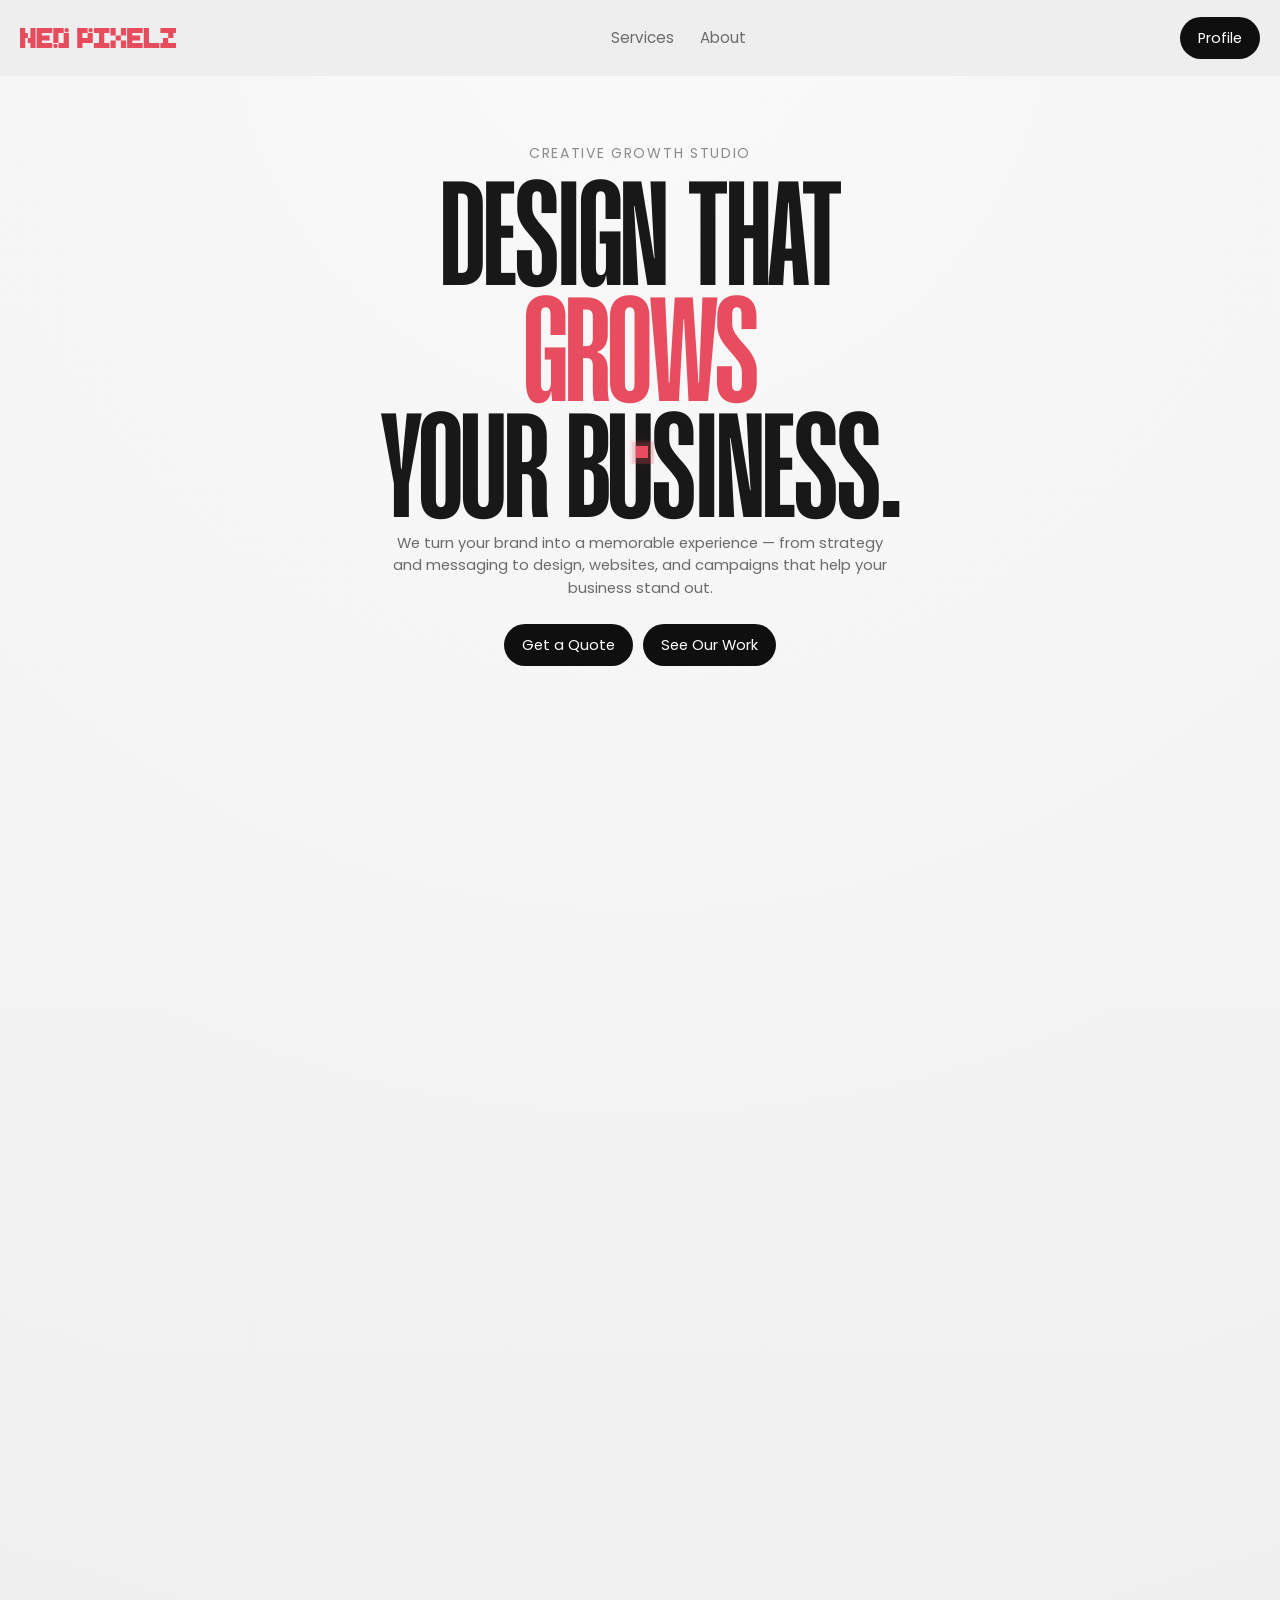
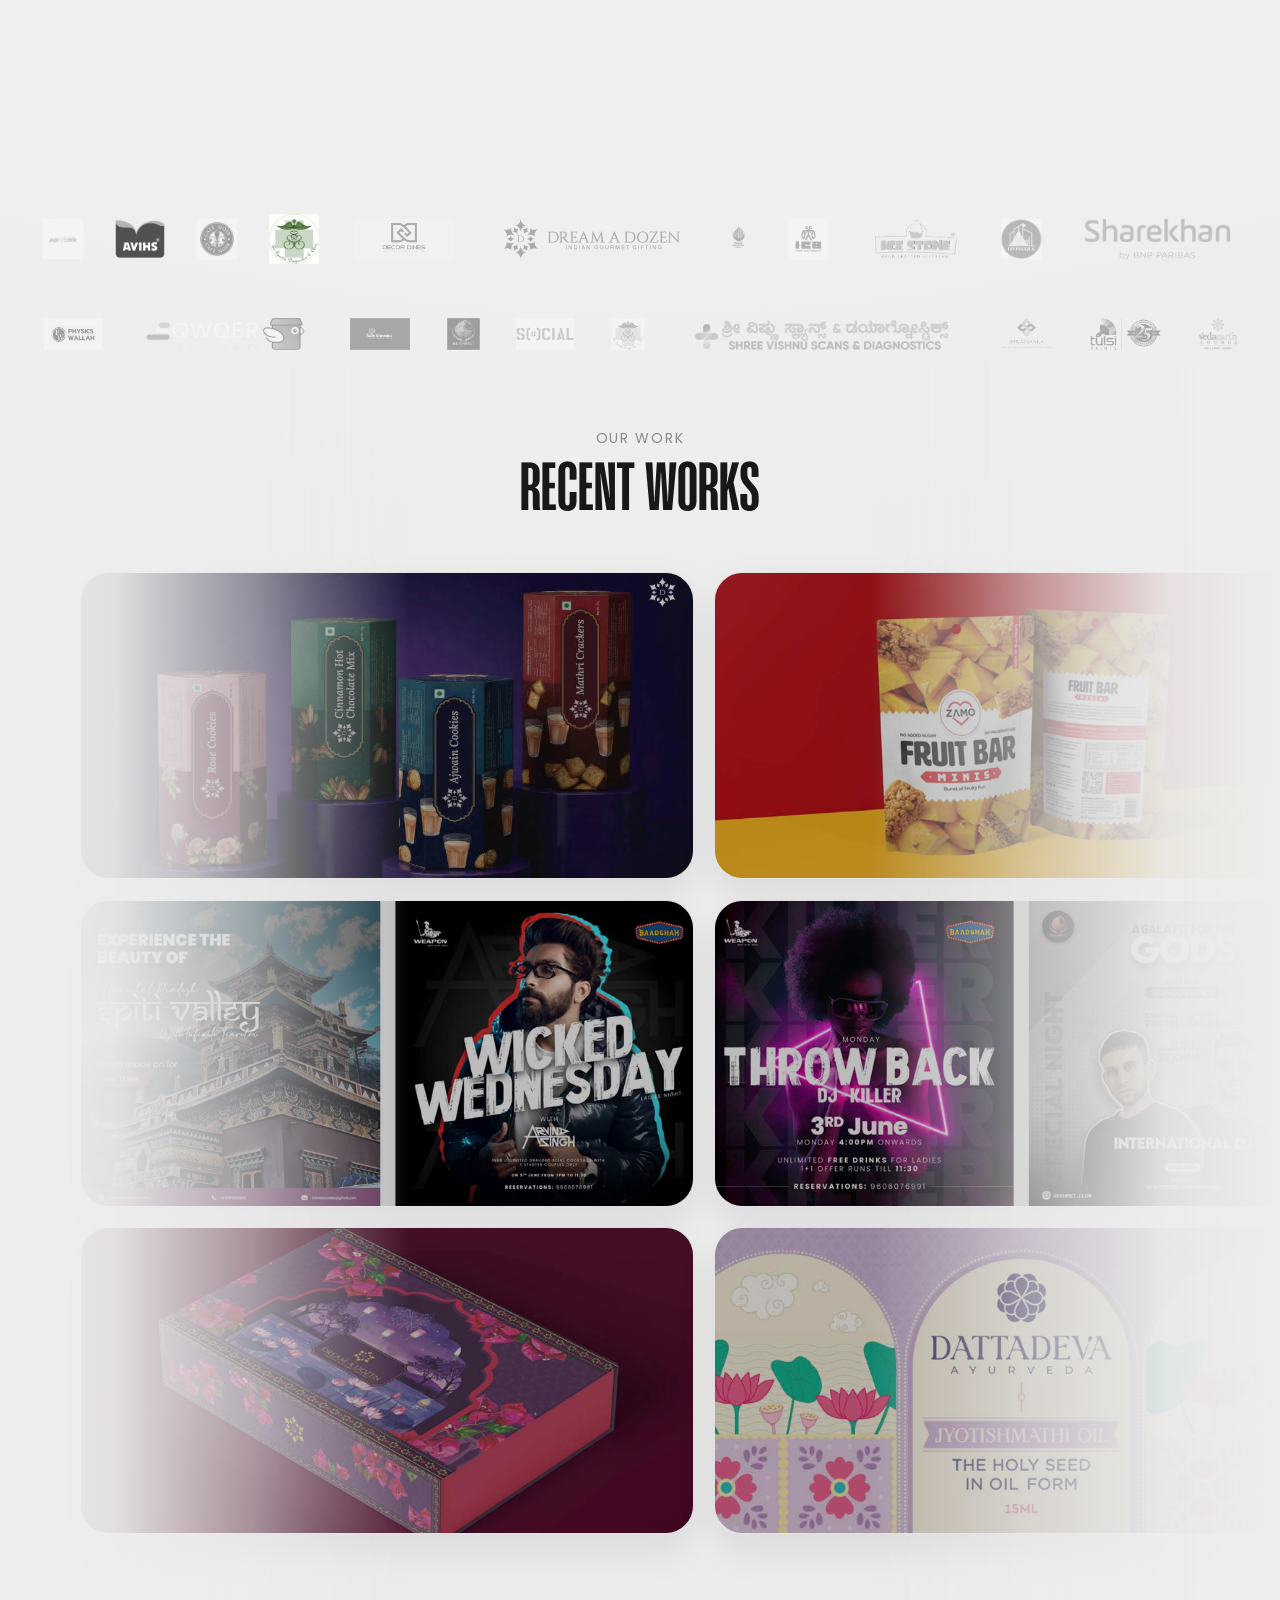
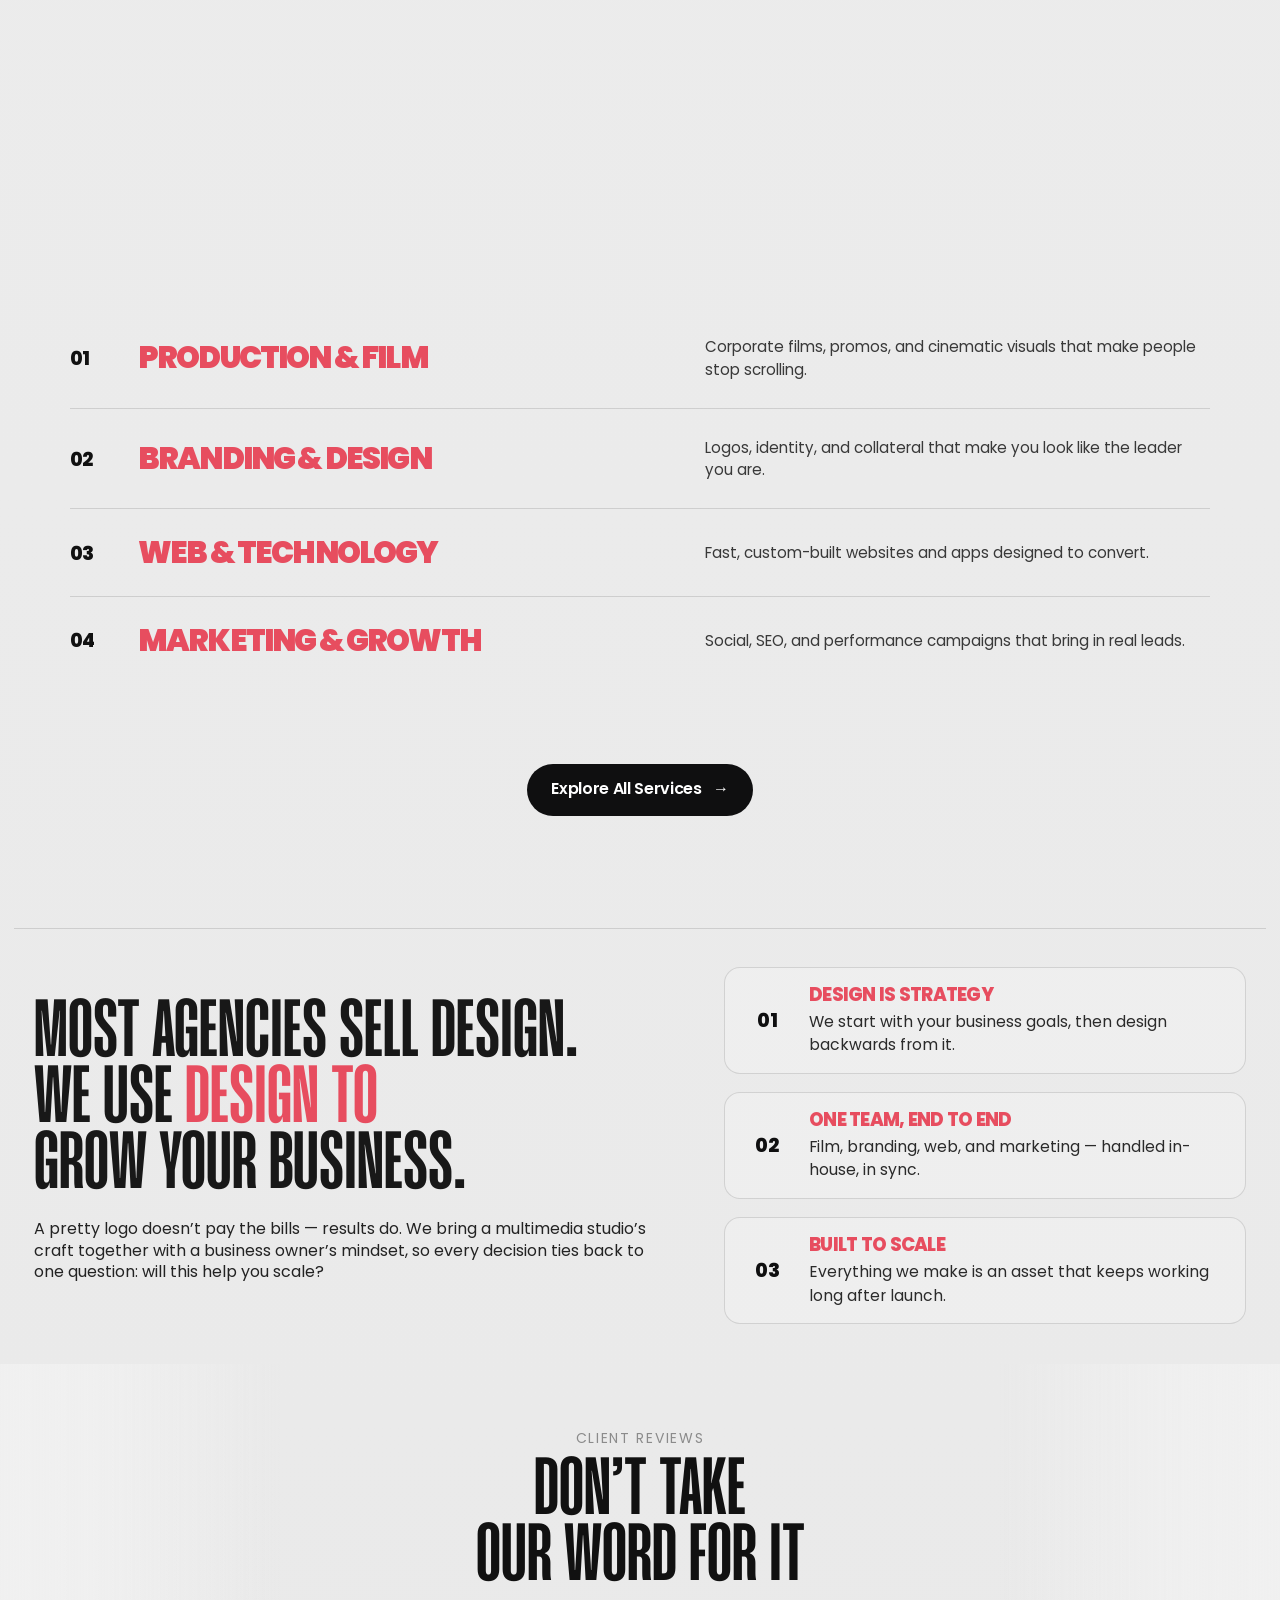
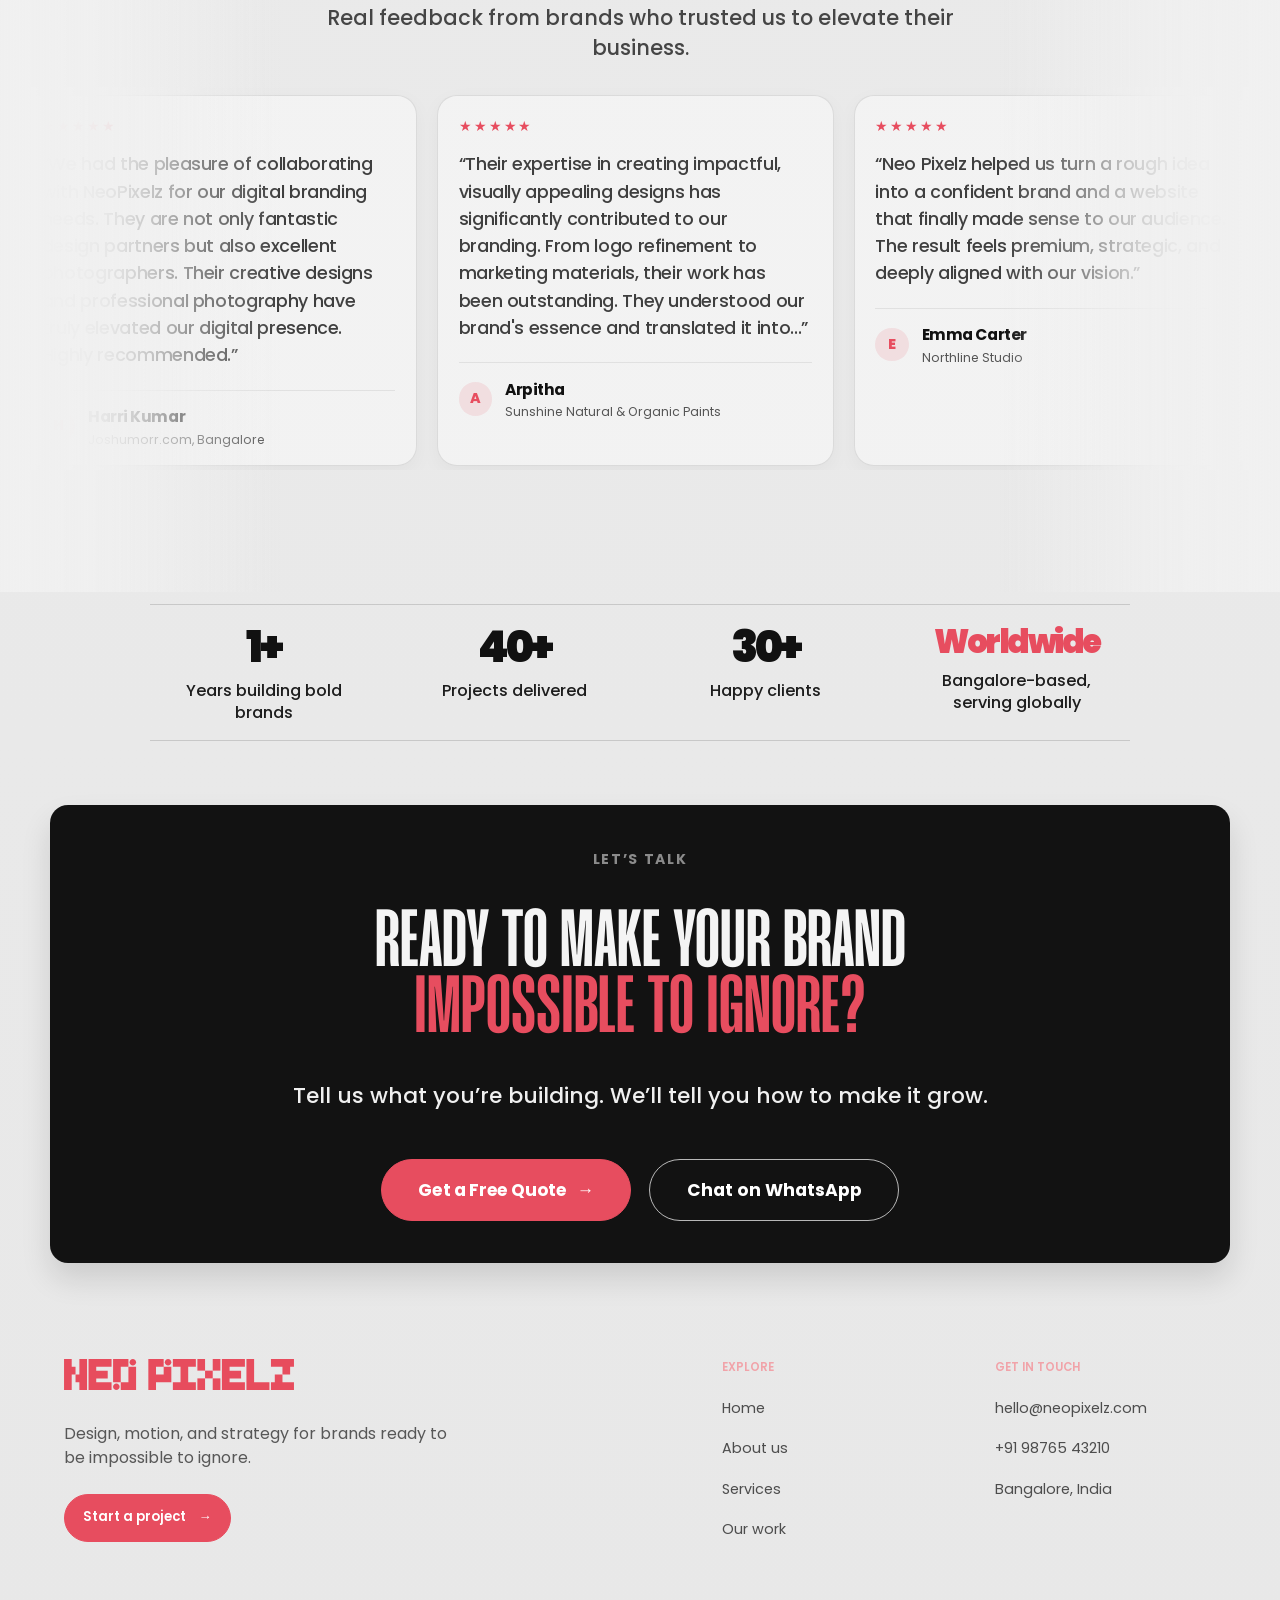
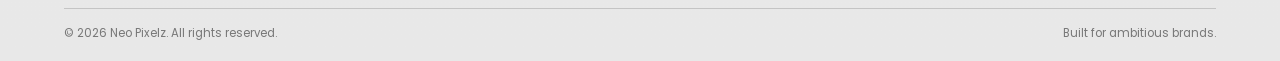
==== commit 65bc17a7: "final changes" ====
--- a/index.html
+++ b/index.html
@@ -39,7 +39,7 @@
         <a href="./about.html">About</a>
       </nav>
 
-      <button class="nav-cta desktop-only" type="button">Hire us</button>
+      <a href="assets/Profile_NP.pdf" target="_blank"><button class="nav-cta desktop-only" type="button">Profile</button></a>
 
       <button class="menu-toggle" type="button" aria-expanded="false" aria-controls="mobile-nav"
         aria-label="Open navigation">
@@ -72,7 +72,7 @@
         </div>
 
         <div class="hero-media frame-card reveal reveal-scale delay-1">
-          <img src="https://framerusercontent.com/images/dT5S1njJpyHvznBNeTmMAwfBcqQ.png?width=2848&height=1604"
+          <img src="assets/ChatGPT Image Sep 13, 2026, 06_06_59 PM.png"
             alt="Neo Pixelz creative collage" width="1424" height="802" loading="eager" />
         </div>
       </div>
@@ -104,15 +104,32 @@
     </section>
 
     <div class="brand-row testimonials-brand-row reveal delay-2"
-      style="margin: 10px auto 0; width:min(100%, 760px); justify-content:space-between; gap:clamp(42px, 6vw, 86px);">
-      <img src="https://framerusercontent.com/images/3cWSgJFsUVvZeOw9LdQmTOSVFhE.svg?width=58&height=32"
-        alt="Brand logo 1" width="58" height="32" loading="lazy" />
-      <img src="https://framerusercontent.com/images/nfabfL1KTOOmw22T9soWodkE5Q.svg?width=127&height=32"
-        alt="Brand logo 2" width="127" height="32" loading="lazy" />
-      <img src="https://framerusercontent.com/images/oqkjAivG8qVmaPBg07Z4Yst8rwk.svg?width=162&height=32"
-        alt="Brand logo 3" width="162" height="32" loading="lazy" />
-      <img src="https://framerusercontent.com/images/nmwtsE1SWD34rSXL3OhLE7CTn0.svg?width=83&height=32"
-        alt="Brand logo 4" width="83" height="32" loading="lazy" />
+      style="margin: 10px auto 0; width:min(100%, 1200px); justify-content:center; flex-wrap:wrap; gap:clamp(24px, 3vw, 44px);">
+      <div class="brand-row" style="width:100%; justify-content:center; flex-wrap:nowrap; gap:clamp(16px, 2.4vw, 34px);">
+        <img src="assets/Neopixelz Clintele 2/Adverk .webp" alt="Adverk logo" style="width:auto; height:56px;" loading="lazy" />
+        <img src="assets/Neopixelz Clintele 2/avihstea.png" alt="Avihstea logo" style="width:auto; height:56px;" loading="lazy" />
+        <img src="assets/Neopixelz Clintele 2/Cafe Noir.jpeg" alt="Cafe Noir logo" style="width:auto; height:56px;" loading="lazy" />
+        <img src="assets/Neopixelz Clintele 2/cropped-Sri-Spectra-Logo--150x150.jpeg" alt="Sri Spectra logo" style="width:auto; height:56px;" loading="lazy" />
+        <img src="assets/Neopixelz Clintele 2/Decro Dines.webp" alt="Decro Dines logo" style="width:auto; height:56px;" loading="lazy" />
+        <img src="assets/Neopixelz Clintele 2/dream-a-dozen.svg" alt="Dream a Dozen logo" style="width:auto; height:56px;" loading="lazy" />
+        <img src="assets/Neopixelz Clintele 2/Health Harmony Hub.png" alt="Health Harmony Hub logo" style="width:auto; height:56px;" loading="lazy" />
+        <img src="assets/Neopixelz Clintele 2/ICB.jpeg" alt="ICB logo" style="width:auto; height:56px;" loading="lazy" />
+        <img src="assets/Neopixelz Clintele 2/Icestone.png" alt="Icestone logo" style="width:auto; height:56px;" loading="lazy" />
+        <img src="assets/Neopixelz Clintele 2/Livingque.enc" alt="Livingque logo" style="width:auto; height:56px;" loading="lazy" />
+        <img src="assets/Neopixelz Clintele 2/Official_Logo_of_Sharekhan_by_BNP_Paribas.png" alt="Sharekhan by BNP Paribas logo" style="width:auto; height:56px;" loading="lazy" />
+      </div>
+      <div class="brand-row" style="width:100%; justify-content:center; flex-wrap:nowrap; gap:clamp(16px, 2.4vw, 34px);">
+        <img src="assets/Neopixelz Clintele 2/PhysicsWallah_1-1.webp" alt="PhysicsWallah logo" style="width:auto; height:56px;" loading="lazy" />
+        <img src="assets/Neopixelz Clintele 2/qwqer-logo.webp" alt="Qwqer logo" style="width:auto; height:56px;" loading="lazy" />
+        <img src="assets/Neopixelz Clintele 2/Sambhrama.jpeg" alt="Sambhrama logo" style="width:auto; height:56px;" loading="lazy" />
+        <img src="assets/Neopixelz Clintele 2/Shekmet.jpg" alt="Shekmet logo" style="width:auto; height:56px;" loading="lazy" />
+        <img src="assets/Neopixelz Clintele 2/Social Brewery.jpg" alt="Social Brewery logo" style="width:auto; height:56px;" loading="lazy" />
+        <img src="assets/Neopixelz Clintele 2/Spectra Diagnostics.jpeg" alt="Spectra Diagnostics logo" style="width:auto; height:56px;" loading="lazy" />
+        <img src="assets/Neopixelz Clintele 2/Sree Vishnu Scans.png" alt="Sree Vishnu Scans logo" style="width:auto; height:56px;" loading="lazy" />
+        <img src="assets/Neopixelz Clintele 2/Srivatsanka.png" alt="Srivatsanka logo" style="width:auto; height:56px;" loading="lazy" />
+        <img src="assets/Neopixelz Clintele 2/Tulasi Paints.avif" alt="Tulasi Paints logo" style="width:auto; height:56px;" loading="lazy" />
+        <img src="assets/Neopixelz Clintele 2/Vedaearth-logo-1-1.png" alt="Vedaearth logo" style="width:auto; height:56px;" loading="lazy" />
+      </div>
     </div>
 
     <section class="section" id="recent-works">
@@ -125,46 +142,36 @@
         <div class="works-scroll-container reveal reveal-up delay-1" aria-label="Recent works">
           <div class="works-row row-1">
             <div class="works-track">
-              <div class="work-card">1</div>
-              <div class="work-card">2</div>
-              <div class="work-card">3</div>
-              <div class="work-card">4</div>
-              <div class="work-card">5</div>
-              <div class="work-card" aria-hidden="true">1</div>
-              <div class="work-card" aria-hidden="true">2</div>
-              <div class="work-card" aria-hidden="true">3</div>
-              <div class="work-card" aria-hidden="true">4</div>
-              <div class="work-card" aria-hidden="true">5</div>
+              <div class="work-card"><img src="assets/Works/Screenshot 2026-09-13 131451.png" alt="Recent work 1" loading="lazy" /></div>
+              <div class="work-card"><img src="assets/Works/Screenshot 2026-09-13 131503.png" alt="Recent work 2" loading="lazy" /></div>
+              <div class="work-card"><img src="assets/Works/Screenshot 2026-09-13 131512.png" alt="Recent work 3" loading="lazy" /></div>
+              <div class="work-card"><img src="assets/Works/Screenshot 2026-09-13 131523.png" alt="Recent work 4" loading="lazy" /></div>
+              <div class="work-card" aria-hidden="true"><img src="assets/Works/Screenshot 2026-09-13 131451.png" alt="" loading="lazy" /></div>
+              <div class="work-card" aria-hidden="true"><img src="assets/Works/Screenshot 2026-09-13 131503.png" alt="" loading="lazy" /></div>
+              <div class="work-card" aria-hidden="true"><img src="assets/Works/Screenshot 2026-09-13 131512.png" alt="" loading="lazy" /></div>
+              <div class="work-card" aria-hidden="true"><img src="assets/Works/Screenshot 2026-09-13 131523.png" alt="" loading="lazy" /></div>
             </div>
           </div>
 
           <div class="works-row row-2">
             <div class="works-track">
-              <div class="work-card">6</div>
-              <div class="work-card">7</div>
-              <div class="work-card">8</div>
-              <div class="work-card">9</div>
-              <div class="work-card">10</div>
-              <div class="work-card" aria-hidden="true">6</div>
-              <div class="work-card" aria-hidden="true">7</div>
-              <div class="work-card" aria-hidden="true">8</div>
-              <div class="work-card" aria-hidden="true">9</div>
-              <div class="work-card" aria-hidden="true">10</div>
+              <div class="work-card"><img src="assets/Works/Screenshot 2026-09-13 131549.png" alt="Recent work 5" loading="lazy" /></div>
+              <div class="work-card"><img src="assets/Works/Screenshot 2026-09-13 131602.png" alt="Recent work 6" loading="lazy" /></div>
+              <div class="work-card"><img src="assets/Works/Screenshot 2026-09-13 131618.png" alt="Recent work 7" loading="lazy" /></div>
+              <div class="work-card" aria-hidden="true"><img src="assets/Works/Screenshot 2026-09-13 131549.png" alt="" loading="lazy" /></div>
+              <div class="work-card" aria-hidden="true"><img src="assets/Works/Screenshot 2026-09-13 131602.png" alt="" loading="lazy" /></div>
+              <div class="work-card" aria-hidden="true"><img src="assets/Works/Screenshot 2026-09-13 131618.png" alt="" loading="lazy" /></div>
             </div>
           </div>
 
           <div class="works-row row-3">
             <div class="works-track">
-              <div class="work-card">11</div>
-              <div class="work-card">12</div>
-              <div class="work-card">13</div>
-              <div class="work-card">14</div>
-              <div class="work-card">15</div>
-              <div class="work-card" aria-hidden="true">11</div>
-              <div class="work-card" aria-hidden="true">12</div>
-              <div class="work-card" aria-hidden="true">13</div>
-              <div class="work-card" aria-hidden="true">14</div>
-              <div class="work-card" aria-hidden="true">15</div>
+              <div class="work-card"><img src="assets/Works/Screenshot 2026-09-13 131628.png" alt="Recent work 8" loading="lazy" /></div>
+              <div class="work-card"><img src="assets/Works/Screenshot 2026-09-13 131648.png" alt="Recent work 9" loading="lazy" /></div>
+              <div class="work-card"><img src="assets/Works/Screenshot 2026-09-13 131711.png" alt="Recent work 10" loading="lazy" /></div>
+              <div class="work-card" aria-hidden="true"><img src="assets/Works/Screenshot 2026-09-13 131628.png" alt="" loading="lazy" /></div>
+              <div class="work-card" aria-hidden="true"><img src="assets/Works/Screenshot 2026-09-13 131648.png" alt="" loading="lazy" /></div>
+              <div class="work-card" aria-hidden="true"><img src="assets/Works/Screenshot 2026-09-13 131711.png" alt="" loading="lazy" /></div>
             </div>
           </div>
         </div>
@@ -527,11 +534,11 @@
         </p>
 
         <div style="margin-top:30px; display:flex; justify-content:center; gap:18px; flex-wrap:wrap;">
-          <a href="#"
+          <a href="https://forms.gle/y4tWrhHu7eXvYgtM7"
             style="display:inline-flex; align-items:center; justify-content:center; gap:10px; min-width:250px; min-height:62px; padding:0 26px; border-radius:999px; background:#e74d5f; color:#fff; font-size:1.08rem; font-weight:700; text-transform:none; letter-spacing:-0.02em; border:1px solid #e74d5f; text-decoration:none;">
             Get a Free Quote <span aria-hidden="true">→</span>
           </a>
-          <a href="#"
+          <a href="https://wa.me/916363069640" target="_blank"
             style="display:inline-flex; align-items:center; justify-content:center; min-width:250px; min-height:62px; padding:0 26px; border-radius:999px; background:transparent; color:#fff; font-size:1.08rem; font-weight:700; border:1px solid rgba(255,255,255,0.7); text-decoration:none;">
             Chat on WhatsApp
           </a>
--- a/style.css
+++ b/style.css
@@ -215,6 +215,11 @@
   transform: scale(.88);
   transition: transform .7s cubic-bezier(.16,1,.3,1), opacity .7s cubic-bezier(.16,1,.3,1), filter .7s cubic-bezier(.16,1,.3,1);
   filter: grayscale(1);
+  max-width: 100%;
+  flex: 0 1 auto;
+  min-width: 0;
+  object-fit: contain;
+  object-position: center;
 }
 .testimonials-brand-row img.is-active {
   opacity: 1;
@@ -956,24 +961,27 @@
   padding: clamp(2.75rem, 5vw, 4.75rem) 0;
   background: #f7f6f4;
 }
+.container.about-shell {
+  width: min(calc(100% - 24px), 1040px);
+  margin-inline: auto;
+}
 .about-story-grid,
 .about-origin-grid {
-  width: min(calc(100% - 24px), 1040px);
-  margin-inline: auto;
   display: grid;
-  grid-template-columns: minmax(220px, 0.68fr) minmax(0, 1.32fr);
+  grid-template-columns: minmax(240px, 0.9fr) minmax(0, 1.32fr);
   gap: clamp(2rem, 6vw, 6rem);
   align-items: start;
 }
-.about-section-title { max-width: 350px; margin-top: 12px; font-size: clamp(2rem, 3.5vw, 3.4rem); line-height: 0.94; letter-spacing: -0.04em; }
+.about-section-title { max-width: 350px; margin-top: 12px; font-size: clamp(2rem, 3.5vw, 3.4rem); line-height: 0.88; letter-spacing: -0.04em; }
 .about-story-copy,
 .about-origin-copy { max-width: 680px; color: #707070; font-size: 0.78rem; line-height: 1.65; }
 .about-story-copy p + p,
 .about-origin-copy p + p { margin-top: 14px; }
 .about-origin { padding: clamp(3.5rem, 6vw, 5.5rem) 0; }
 .about-origin-media {
-  aspect-ratio: 0.86;
-  min-height: 0;
+  height: 100%;
+  min-height: 100%;
+  align-self: stretch;
   border-radius: 8px;
   background: linear-gradient(145deg, #81776c, #b9b0a5 65%, #d0c8bf);
   box-shadow: 0 18px 30px rgba(0,0,0,.09);
@@ -983,9 +991,16 @@
 .about-origin-media.is-visible { transform: translateY(-9px) rotate(1deg); }
 .about-origin-copy { padding-top: 10px; }
 .about-origin-copy strong { color: #202020; }
-.about-origin-copy em { color: var(--orange); font-style: normal; }
-.about-signoff { margin-top: 20px; color: #252525; font-family: 'Mango Grotesque', sans-serif; font-size: .75rem; text-transform: uppercase; }
-.about-signoff span { display: block; margin-top: 4px; color: var(--orange); font-family: 'Poppins', sans-serif; font-size: .6rem; letter-spacing: .08em; }
+.about-story-title {
+  font-size: clamp(2.4rem, 1.4rem + 3.2vw, 4.6rem);
+  line-height: 0.88;
+  font-weight: 700;
+  color: #181818;
+  margin-bottom: 22px;
+}
+.about-story-title em { color: var(--orange); font-style: normal; }
+.about-signoff { margin-top: 20px; color: #252525; font-family: 'Mango Grotesque', sans-serif; font-size: clamp(1.2rem, 1.4rem + 1vw, 2.3rem); line-height: 0.95; text-transform: uppercase; }
+.about-signoff span { display: block; margin-top: 2px; color: var(--orange); font-family: 'Poppins', sans-serif; font-size: .6rem; letter-spacing: .08em; }
 .about-values { padding: clamp(3.25rem, 6vw, 5rem) 0; background: #fff; }
 .about-values-heading { max-width: 420px; margin-bottom: 28px; }
 .about-values-list { border-top: 1px solid rgba(0,0,0,.12); }
@@ -1017,7 +1032,7 @@
 .about-team-role { margin-top: 3px; color: var(--orange); font-size: .55rem; letter-spacing: .08em; }
 .about-team-education { margin-top: 10px; color: #969696; font-size: .68rem; }
 .about-team-card p:last-child { margin-top: 14px; color: #858585; font-size: .72rem; line-height: 1.6; }
-.about-cta { width: min(calc(100% - 24px), 1040px); margin: clamp(3.5rem, 6vw, 5.5rem) auto; padding: clamp(3rem, 5vw, 4.5rem) 20px; border-radius: 8px; color: #fff; text-align: center; background: #141414; box-shadow: 0 18px 34px rgba(0,0,0,.13); }
+.about-cta { width: 100%; margin: clamp(3.5rem, 6vw, 5.5rem) auto; padding: clamp(3rem, 5vw, 4.5rem) 20px; border-radius: 8px; color: #fff; text-align: center; background: #141414; box-shadow: 0 18px 34px rgba(0,0,0,.13); }
 .about-cta-title { max-width: 540px; margin: 12px auto 0; font-family: 'Mango Grotesque', sans-serif; font-size: clamp(2.4rem, 5vw, 4.8rem); line-height: .92; text-transform: uppercase; }
 .about-cta-title span { color: var(--orange); }
 .about-cta-copy { margin-top: 18px; color: #aaa; font-size: .75rem; }
@@ -1025,16 +1040,16 @@
 .about-cta-actions a { min-height: 40px; padding: 0 18px; border: 1px solid rgba(255,255,255,.5); border-radius: 999px; display: inline-flex; align-items: center; font-size: .7rem; }
 .about-cta-actions a:first-child { border-color: var(--orange); background: var(--orange); }
 @media (max-width: 760px) {
+  .container.about-shell { width: min(calc(100% - 16px), 100%); }
   .about-title { font-size: clamp(2.8rem, 13vw, 4.4rem); }
   .about-story-grid, .about-origin-grid { grid-template-columns: 1fr; gap: 2rem; }
-  .about-origin-media { aspect-ratio: 1.1; }
+  .about-origin-media { height: auto; min-height: 0; align-self: auto; aspect-ratio: 1.1; }
   .about-value { grid-template-columns: 28px 1fr; gap: 10px; }
   .about-value p { grid-column: 2; }
   .about-stats-grid { grid-template-columns: repeat(2, 1fr); row-gap: 30px; }
   .about-team-header { display: block; }
   .about-team-intro { margin-top: 18px; }
   .about-team-grid { grid-template-columns: 1fr; }
-  .about-cta { width: min(calc(100% - 16px), 100%); }
 }
 body {
   background: #ededed;
@@ -2697,7 +2712,17 @@
   transform: none;
   box-shadow: none;
 }
-.work-card-wide { aspect-ratio: 2.03; }
+.work-card img {
+  width: 100%;
+  height: 100%;
+  object-fit: cover;
+  object-position: center;
+  display: block;
+  transition: transform .5s cubic-bezier(.16,1,.3,1);
+}
+.work-card:hover img {
+  transform: scale(1.045);
+}
 .work-card-slim { aspect-ratio: 2.65; }
 .work-card-square { aspect-ratio: 1.28; }
 .work-card-tall { aspect-ratio: 1.28; }
@@ -2852,8 +2877,8 @@
   grid-template-columns: 48px 1fr;
   gap: 18px;
   align-items: center;
-  flex: 1 1 0;
-  min-height: 0;
+  flex: 0 0 auto;
+  min-height: max-content;
   border: 1px solid rgba(0,0,0,0.12);
   border-radius: 16px;
   padding: 16px 18px;
@@ -2872,7 +2897,7 @@
   display: flex;
   flex-direction: column;
   justify-content: center;
-  height: 100%;
+  min-width: 0;
 }
 .agency-point-number {
   display: flex;
@@ -3118,9 +3143,9 @@
   animation: workScrollLeft 28s linear infinite;
 }
 .work-card {
-  min-width: clamp(220px, 24vw, 320px);
-  width: clamp(220px, 24vw, 320px);
-  aspect-ratio: 1;
+  min-width: clamp(440px, 48vw, 640px);
+  width: clamp(440px, 48vw, 640px);
+  aspect-ratio: 2;
   border-radius: var(--radius-md);
   background: linear-gradient(135deg, rgba(255,255,255,0.6) 0%, rgba(255,255,255,0.4) 100%);
   border: 1px solid var(--line);
@@ -3170,8 +3195,8 @@
     --card-gap: 12px;
   }
   .work-card {
-    min-width: clamp(118px, 38vw, 168px);
-    width: clamp(118px, 38vw, 168px);
+    min-width: clamp(300px, 70vw, 440px);
+    width: clamp(300px, 70vw, 440px);
     border-radius: 10px;
     font-size: 1.1rem;
   }
@@ -3766,3 +3791,718 @@
   width: 100%;
   padding-inline: clamp(12px, 4vw, 56px);
 }
+
+/* Unified footer */
+.site-footer {
+  padding: clamp(2.5rem, 5vw, 5rem) 0 0;
+  background: transparent;
+  color: #111;
+}
+.footer-shell {
+  position: relative;
+  isolation: isolate;
+  width: 100%;
+  max-width: none;
+  margin: 0 auto;
+  padding: 0 clamp(1.25rem, 5vw, 5rem) 1.25rem;
+  overflow: hidden;
+  border-radius: 0;
+  background: transparent;
+}
+.footer-shell::before {
+  position: absolute;
+  z-index: -1;
+  inset: 0;
+  content: '';
+  background: none;
+}
+.footer-top {
+  display: grid;
+  grid-template-columns: minmax(0, 1.15fr) minmax(0, 1fr);
+  gap: clamp(2.5rem, 7vw, 8rem);
+}
+.footer-intro {
+  max-width: 390px;
+}
+.footer-logo {
+  display: inline-flex;
+  width: min(100%, 230px);
+  min-height: auto;
+}
+.footer-logo img {
+  width: 100%;
+  height: auto;
+}
+.footer-intro p {
+  margin-top: 1.5rem;
+  color: rgba(17, 17, 17, 0.68);
+  font-size: clamp(0.9rem, 0.84rem + 0.2vw, 1.05rem);
+  line-height: 1.5;
+}
+.footer-cta {
+  display: inline-flex;
+  align-items: center;
+  gap: 0.75rem;
+  min-height: 48px;
+  margin-top: 1.5rem;
+  padding: 0.7rem 1.15rem;
+  border: 1px solid var(--orange);
+  border-radius: 999px;
+  background: var(--orange);
+  color: #fff;
+  font-size: 0.82rem;
+  font-weight: 600;
+  transition: background-color 0.25s ease, color 0.25s ease, transform 0.25s ease;
+}
+.footer-cta:hover {
+  background: transparent;
+  color: #111;
+  transform: translateY(-2px);
+}
+.footer-nav {
+  display: grid;
+  grid-template-columns: repeat(2, minmax(0, 1fr));
+  gap: clamp(1.5rem, 4vw, 4rem);
+}
+.footer-nav-group h2 {
+  margin: 0 0 1rem;
+  color: #f1a3a9;
+  font-family: 'Poppins', sans-serif;
+  font-size: 0.72rem;
+  font-weight: 600;
+  letter-spacing: 0.14em;
+  text-transform: uppercase;
+}
+.footer-nav-group ul {
+  display: grid;
+  gap: 0.65rem;
+  margin: 0;
+  padding: 0;
+  list-style: none;
+}
+.footer-nav-group a {
+  display: inline-block;
+  min-height: 24px;
+  color: rgba(17, 17, 17, 0.72);
+  font-size: 0.9rem;
+  line-height: 1.35;
+  text-decoration: none;
+  transition: color 0.2s ease;
+}
+.footer-nav-group a:hover,
+.footer-nav-group a[aria-current='page'] {
+  color: #111;
+}
+.footer-bottom {
+  display: flex;
+  justify-content: space-between;
+  gap: 1rem;
+  margin-top: clamp(2.5rem, 5vw, 5rem);
+  padding-top: 1rem;
+  border-top: 1px solid rgba(17, 17, 17, 0.16);
+  color: rgba(17, 17, 17, 0.52);
+  font-size: 0.72rem;
+  line-height: 1.4;
+}
+.footer-nav-group a:focus-visible,
+.footer-cta:focus-visible,
+.footer-logo:focus-visible {
+  outline: 2px solid #111;
+  outline-offset: 4px;
+}
+@media (max-width: 700px) {
+  .footer-shell {
+    padding-inline: 1.25rem;
+  }
+  .footer-top,
+  .footer-nav {
+    grid-template-columns: 1fr;
+  }
+  .footer-top {
+    gap: 2.5rem;
+  }
+  .footer-nav {
+    gap: 2rem;
+  }
+  .footer-bottom {
+    flex-direction: column;
+  }
+}
+
+/* Services hero aligned with the main-page display treatment */
+.services-main {
+  padding-top: 0;
+}
+.services-hero {
+  display: flex;
+  flex-direction: column;
+  align-items: center;
+  max-width: 1200px;
+  min-height: clamp(380px, 54vh, 580px);
+  margin: 0 auto;
+  padding: clamp(5rem, 10vw, 9rem) 0 clamp(1.75rem, 4vw, 3rem);
+  text-align: center;
+}
+.services-breadcrumb {
+  display: none;
+}
+.services-kicker {
+  margin: 0;
+  color: var(--muted-light);
+  font-size: var(--text-xs);
+  font-weight: 400;
+  letter-spacing: 0.12em;
+}
+.services-title {
+  max-width: 1120px;
+  margin-top: 1rem;
+  font-size: clamp(4rem, 2.2rem + 6.2vw, 7.4rem);
+  line-height: 0.82;
+  letter-spacing: 0 !important;
+  font-weight: 900;
+}
+.services-intro {
+  max-width: 640px;
+  margin-top: 2rem;
+  color: rgba(17, 17, 17, 0.86);
+  font-size: clamp(0.9rem, 0.84rem + 0.2vw, 1.15rem);
+  font-weight: 400;
+  line-height: 1.35;
+}
+.services-list {
+  margin-top: clamp(1.75rem, 3vw, 3rem);
+}
+.service-detail,
+.service-detail:first-child,
+.service-detail:nth-child(4) {
+  background: transparent;
+  box-shadow: none;
+  transition: transform 0.3s cubic-bezier(.16, 1, .3, 1), box-shadow 0.3s ease;
+}
+.service-detail:hover {
+  transform: translateY(-4px);
+  box-shadow: 0 14px 28px rgba(0, 0, 0, 0.08);
+}
+.service-detail-title {
+  color: var(--orange);
+}
+.service-index {
+  color: var(--dark);
+}
+
+.about-hero {
+  margin-inline: auto;
+  text-align: center;
+}
+.about-lead {
+  margin-inline: auto;
+}
+.about-section-title {
+  max-width: none;
+  font-size: clamp(3.25rem, 5.9vw, 6.2rem);
+  line-height: 0.88;
+}
+.about-story-grid {
+  grid-template-columns: minmax(0, 1fr) minmax(0, 1fr);
+  width: 100vw;
+  max-width: none;
+  margin-left: calc(50% - 50vw);
+  padding-inline: 0;
+}
+.about-story .about-section-kicker {
+  margin-top: 0;
+}
+.service-detail:nth-child(4) {
+  color: var(--text);
+  border-color: rgba(0, 0, 0, 0.08);
+}
+.service-detail:nth-child(4) .service-detail-copy,
+.service-detail:nth-child(4) .service-detail-list span {
+  color: #777;
+}
+.service-detail:nth-child(4) .service-detail-list strong {
+  color: #292929;
+}
+.service-detail:nth-child(4) .service-button {
+  color: #111;
+  border-color: #111;
+}
+.service-detail:nth-child(4) .service-button:hover {
+  background: #181818;
+  color: #fff;
+}
+@media (max-width: 760px) {
+  .services-hero {
+    min-height: 0;
+    padding: 5.5rem 0 4rem;
+  }
+  .services-title {
+    font-size: clamp(3.1rem, 15vw, 5rem);
+  }
+}
+
+/* ============================================================
+   RESPONSIVE PATCH — Tablet, phone & small-screen hardening
+   Keeps the same visual layout across Desktop / Tablet / Phone.
+   ============================================================ */
+
+/* 1) Medium tablets & small laptops (1100px and below) */
+@media (max-width: 1100px) {
+  .stats-grid {
+    grid-template-columns: repeat(2, minmax(0, 1fr));
+    row-gap: 28px;
+  }
+  .studio-row {
+    grid-template-columns: 52px 1fr;
+    row-gap: 0.5rem;
+  }
+  .studio-description {
+    grid-column: 2;
+  }
+  .studio-label {
+    white-space: normal;
+  }
+  .footer-top {
+    gap: clamp(2.5rem, 6vw, 5rem);
+  }
+}
+
+/* 2) Tablet portrait (900px and below) */
+@media (max-width: 900px) {
+  .agency-value-grid {
+    grid-template-columns: 1fr;
+    gap: 2.5rem;
+  }
+  .agency-value-points {
+    height: auto;
+  }
+  .about-stats-grid {
+    grid-template-columns: repeat(2, 1fr);
+    row-gap: 28px;
+  }
+  .about-team-header {
+    display: block;
+  }
+  .about-team-intro {
+    margin-top: 14px;
+    max-width: 100%;
+  }
+  .nav-wrap {
+    min-height: 68px;
+  }
+  .brand img {
+    width: 140px;
+  }
+  .services-list {
+    gap: 14px;
+  }
+  .service-detail {
+    min-height: 0;
+  }
+  .hero-title {
+    font-size: clamp(3.2rem, 11.5vw, 8.6rem);
+  }
+  .hero-title span {
+    display: block;
+    white-space: nowrap;
+    font-size: 26vw;
+    line-height: 1.04;
+  }
+  .display-title.ghost-title,
+  .studio-coverage-title {
+    font-size: clamp(2.8rem, 9.5vw, 6.1rem);
+  }
+  .intro-heading {
+    font-size: clamp(1.15rem, 2.4vw, 1.7rem);
+  }
+}
+
+/* 3) Large phones & small tablets (620px and below) */
+@media (max-width: 620px) {
+  .stats-grid {
+    row-gap: 20px;
+  }
+  .studio-row {
+    grid-template-columns: 1fr;
+    row-gap: 0.35rem;
+    padding: 1.25rem 0;
+  }
+  .studio-description {
+    grid-column: 1;
+  }
+  .testimonial-card {
+    flex-basis: min(85vw, 330px);
+    width: min(85vw, 330px);
+  }
+  .work-card {
+    min-width: clamp(208px, 80vw, 320px);
+    width: clamp(208px, 80vw, 320px);
+  }
+  .hero-actions {
+    flex-direction: row;
+    justify-content: center;
+    gap: 10px;
+  }
+  .hero-actions .primary-pill {
+    width: auto;
+    flex: 0 1 auto;
+    min-width: 0;
+    min-height: 48px;
+    padding: 0 20px;
+    font-size: 0.9rem;
+    white-space: nowrap;
+  }
+  .footer-logo {
+    width: min(100%, 190px);
+  }
+  .footer-cta {
+    width: min(100%, 260px);
+    justify-content: center;
+  }
+}
+
+/* 4) Phones (760px and below) — layout & overflow fixes */
+@media (max-width: 760px) {
+  /* Header / nav */
+  .nav-wrap {
+    min-height: 62px;
+    gap: 10px;
+  }
+  .brand img {
+    width: 132px;
+    height: auto;
+  }
+  .menu-toggle {
+    width: 42px;
+    height: 42px;
+  }
+  .mobile-nav {
+    padding: 0 8px 12px;
+  }
+
+  /* Hero */
+  .hero.section {
+    padding-top: 1.5rem;
+  }
+  .hero-copy {
+    gap: 18px;
+  }
+  .hero-title + .hero-text,
+  .hero-text {
+    margin-top: 6px;
+  }
+  .hero-text {
+    padding-inline: 6px;
+    line-height: 1.6;
+  }
+  .hero-title {
+    line-height: 0.88;
+  }
+  .hero-title span {
+    font-size: 26vw;
+  }
+  .hero-actions {
+    margin-top: 10px;
+  }
+  .hero-actions {
+    gap: 8px;
+  }
+
+  /* Intro section */
+  .intro-section {
+    min-height: auto;
+    padding: 4rem 0 2.5rem;
+  }
+
+  /* Works marquee */
+  .works-row {
+    overflow: hidden;
+  }
+  .works-track {
+    --card-gap: 10px;
+  }
+  /* Section-level edge fades off on phones — titles stay fully visible */
+  #recent-works::before,
+  #recent-works::after,
+  #testimonials::before,
+  #testimonials::after {
+    display: none;
+  }
+  /* Fades now belong to the marquee rows only (width of the cards) */
+  .works-row {
+    position: relative;
+  }
+  .works-row::before,
+  .works-row::after {
+    content: '';
+    position: absolute;
+    top: 0;
+    bottom: 0;
+    width: 44px;
+    z-index: 2;
+    pointer-events: none;
+  }
+  .works-row::before {
+    left: 0;
+    background: linear-gradient(90deg, var(--bg) 0%, rgba(237,237,237,0) 100%);
+  }
+  .works-row::after {
+    right: 0;
+    background: linear-gradient(270deg, var(--bg) 0%, rgba(237,237,237,0) 100%);
+  }
+
+  /* About page — story & origin: title centered, copy centered below */
+  .about-page .about-story-grid,
+  .about-page .about-origin-grid {
+    grid-template-columns: 1fr;
+    gap: 1.75rem;
+  }
+  .about-page .about-story-grid .reveal,
+  .about-page .about-origin-grid .reveal {
+    text-align: center;
+  }
+  .about-page .about-section-title {
+    max-width: 620px;
+    margin-inline: auto;
+    font-size: clamp(2.2rem, 9vw, 3.2rem);
+  }
+  .about-page .about-story-copy,
+  .about-page .about-origin-copy {
+    max-width: 560px;
+    margin-inline: auto;
+    text-align: center;
+    font-size: 0.85rem;
+    line-height: 1.7;
+  }
+  .about-page .about-story-copy p + p,
+  .about-page .about-origin-copy p + p {
+    margin-top: 16px;
+  }
+  .about-page .about-story-title {
+    font-size: clamp(1.9rem, 8vw, 2.8rem);
+  }
+  .about-page .about-origin-copy {
+    padding-top: 0;
+  }
+
+  /* Studio coverage / agency value */
+  .studio-coverage-section,
+  .agency-value-section {
+    width: 100%;
+    margin-left: 0;
+    padding-inline: 12px;
+  }
+  .studio-coverage-header,
+  .studio-coverage-copy,
+  .studio-coverage-list,
+  .studio-button-wrap,
+  .agency-value-wrap {
+    width: 100%;
+  }
+  .agency-point {
+    grid-template-columns: 40px 1fr;
+    gap: 12px;
+    padding: 16px 14px;
+    align-items: start;
+    flex: 0 0 auto;
+    min-height: max-content;
+  }
+  .agency-point-number {
+    font-size: 1rem;
+    padding-top: 2px;
+  }
+  .agency-point-title {
+    font-size: 1rem;
+    margin-bottom: 6px;
+  }
+  .agency-point p {
+    font-size: 0.9rem;
+  }
+  .agency-value-points {
+    gap: 12px;
+  }
+  .agency-value-title {
+    font-size: clamp(2.4rem, 11vw, 4.2rem);
+  }
+
+  /* Testimonials */
+  .brand-row.testimonials-brand-row {
+    flex-wrap: nowrap;
+    justify-content: center;
+    gap: clamp(10px, 5vw, 28px);
+    padding-inline: clamp(12px, 5vw, 28px);
+    width: 100%;
+  }
+  .brand-row.testimonials-brand-row img {
+    flex: 0 1 auto;
+    min-width: 0;
+    max-height: 22px;
+    max-width: 22vw;
+    width: auto;
+    height: auto;
+    object-fit: contain;
+    transform: scale(.88);
+  }
+  .testimonial-marquee::before,
+  .testimonial-marquee::after {
+    width: 48px;
+  }
+  .testimonial-marquee-wrap {
+    margin-inline: -12px;
+  }
+  .testimonial-card {
+    flex-basis: min(64vw, 300px);
+    width: min(64vw, 300px);
+    min-height: 0;
+    padding: 0.9rem 0.95rem 0.85rem;
+    border-radius: 14px;
+  }
+  .testimonial-stars {
+    font-size: 0.78rem;
+    margin-bottom: 0.55rem;
+  }
+  .testimonial-quote {
+    font-size: 0.85rem;
+    line-height: 1.5;
+  }
+  .testimonial-author {
+    gap: 0.6rem;
+    margin-top: 0.8rem;
+    padding-top: 0.65rem;
+  }
+  .avatar {
+    width: 1.7rem;
+    height: 1.7rem;
+    font-size: 0.75rem;
+  }
+  .testimonial-author strong {
+    font-size: 0.85rem;
+  }
+  .testimonial-author small {
+    font-size: 0.68rem;
+  }
+
+  /* Stats block */
+  .stats-block {
+    width: 100% !important;
+    padding: 18px 4px 12px !important;
+  }
+
+  /* Contact CTA (overrides inline styles) */
+  #contact .container {
+    padding: 32px 18px 30px !important;
+  }
+  #contact .display-title {
+    font-size: clamp(2.2rem, 10vw, 3.6rem) !important;
+  }
+  #contact div[style] a {
+    width: 100%;
+    max-width: 320px;
+    min-width: 0;
+    min-height: 54px;
+  }
+  #contact div[style] {
+    width: 100%;
+  }
+
+  /* Footer */
+  .footer-shell {
+    padding-inline: 16px;
+  }
+
+  /* Touch targets */
+  .service-button,
+  .about-cta-actions a,
+  .services-cta-actions a {
+    min-height: 44px;
+    width: min(100%, 300px);
+    justify-content: center;
+  }
+}
+
+/* 5) Small phones (380px and below) */
+@media (max-width: 380px) {
+  .brand img {
+    width: 116px;
+  }
+  .hero-title {
+    font-size: clamp(2.6rem, 13.5vw, 4rem);
+  }
+  .hero-title span {
+    font-size: 26vw;
+  }
+  .testimonial-card {
+    flex-basis: 68vw;
+    width: 68vw;
+  }
+  .work-card {
+    min-width: 84vw;
+    width: 84vw;
+    font-size: 1rem;
+  }
+  .stats-grid {
+    gap: 14px 10px;
+  }
+  #contact .container {
+    padding: 28px 14px 26px !important;
+  }
+}
+
+/* 6) Landscape phones / short viewports */
+@media (max-height: 480px) and (orientation: landscape) {
+  .hero.section {
+    padding-top: 1rem;
+  }
+  .intro-section {
+    padding: 2rem 0;
+  }
+  .splash-screen {
+    position: absolute;
+  }
+}
+
+/* 7) Very large desktops — keep layout identical, just cap content */
+@media (min-width: 1600px) {
+  .container,
+  .container.wide-shell,
+  .hero .container.wide-shell,
+  .hero-shell,
+  .contact-section .container {
+    max-width: 1420px;
+  }
+  .hero-title {
+    font-size: clamp(6.8rem, 9vw, 11.5rem);
+  }
+}
+
+/* 8) Touch devices: kill hover-dependent effects */
+@media (hover: none), (pointer: coarse) {
+  .agency-point:hover,
+  .studio-row:hover,
+  .work-card:hover {
+    transform: none;
+    box-shadow: var(--shadow-soft);
+  }
+  .nav-cta:hover,
+  .primary-pill:hover,
+  .light-pill:hover,
+  .studio-cta:hover,
+  .footer-cta:hover,
+  .testimonial-cta .button-secondary:hover,
+  .service-button:hover,
+  .about-cta-actions a:hover,
+  .services-cta-actions a:hover {
+    transform: none;
+  }
+}
+
+/* 9) Print safety */
+@media print {
+  .splash-screen,
+  .pixel-cursor,
+  .pixel-cursor-dot,
+  .menu-toggle,
+  .mobile-nav {
+    display: none !important;
+  }
+}
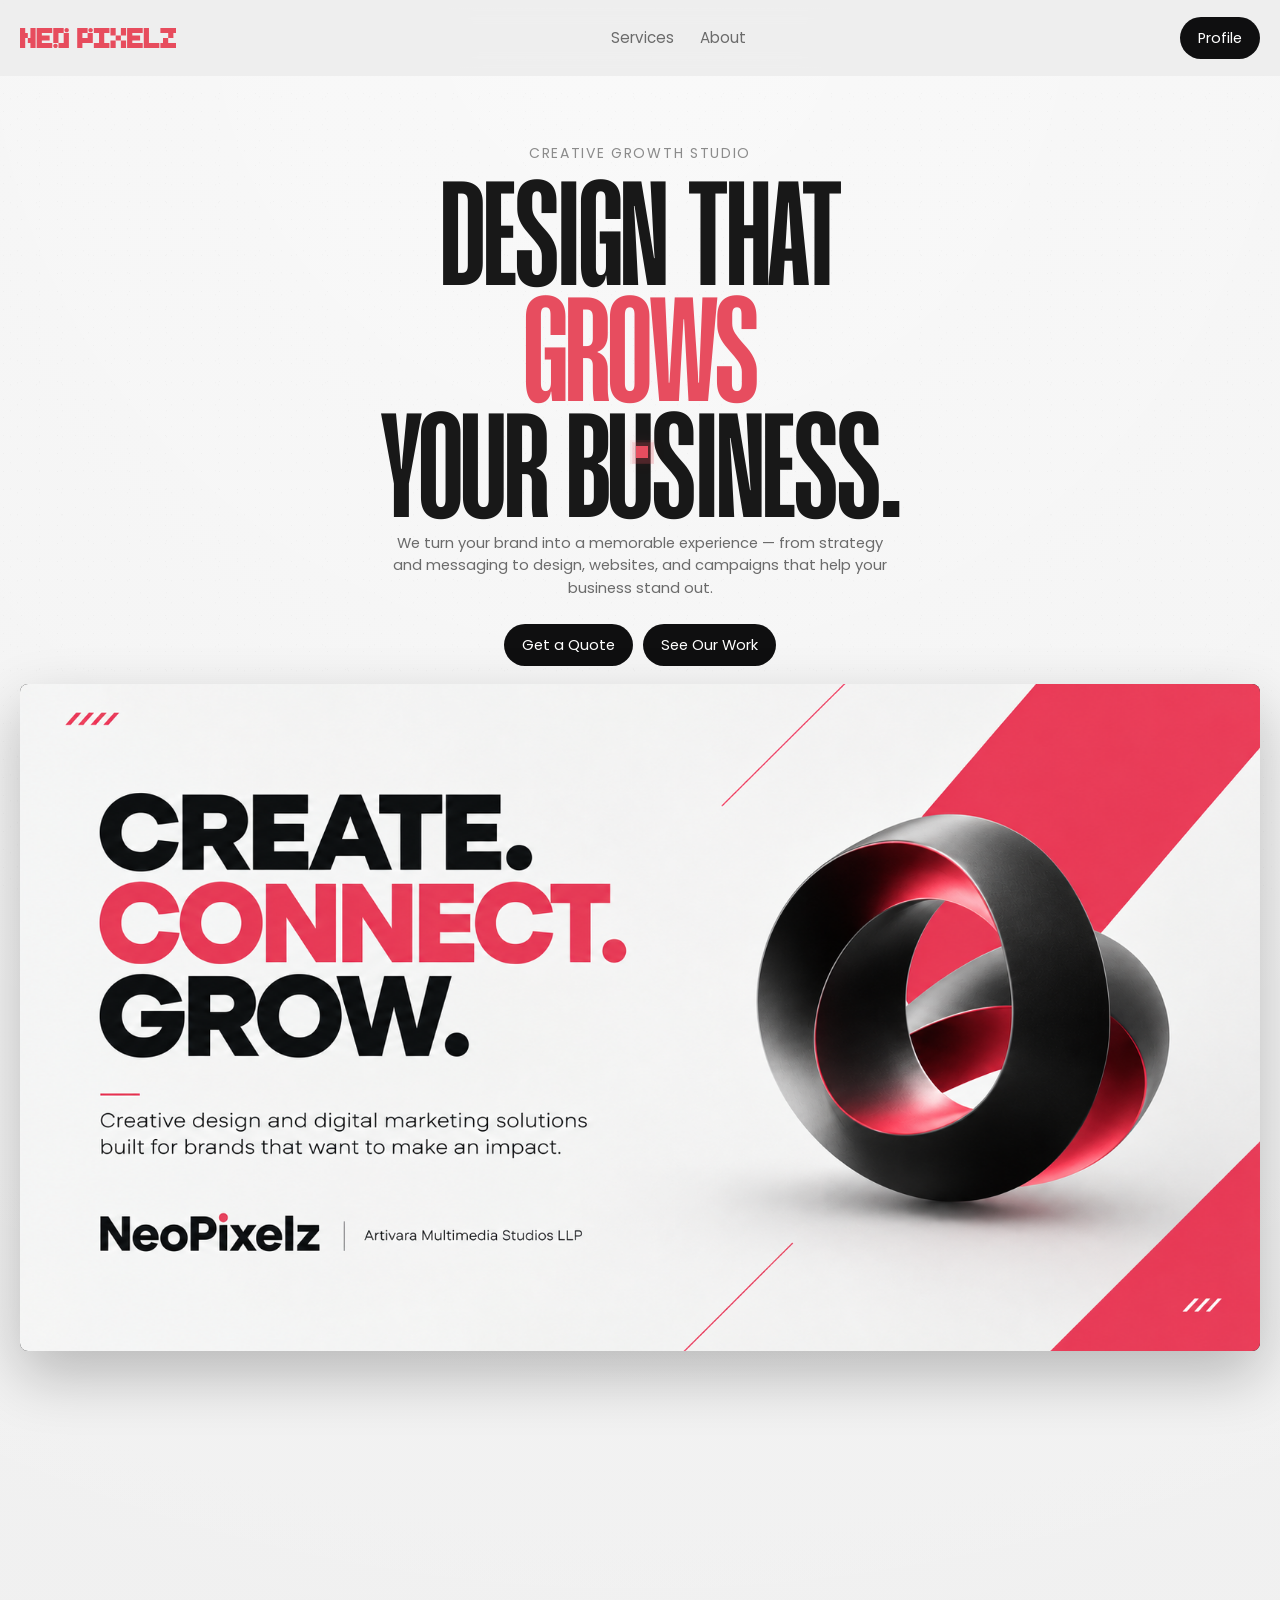
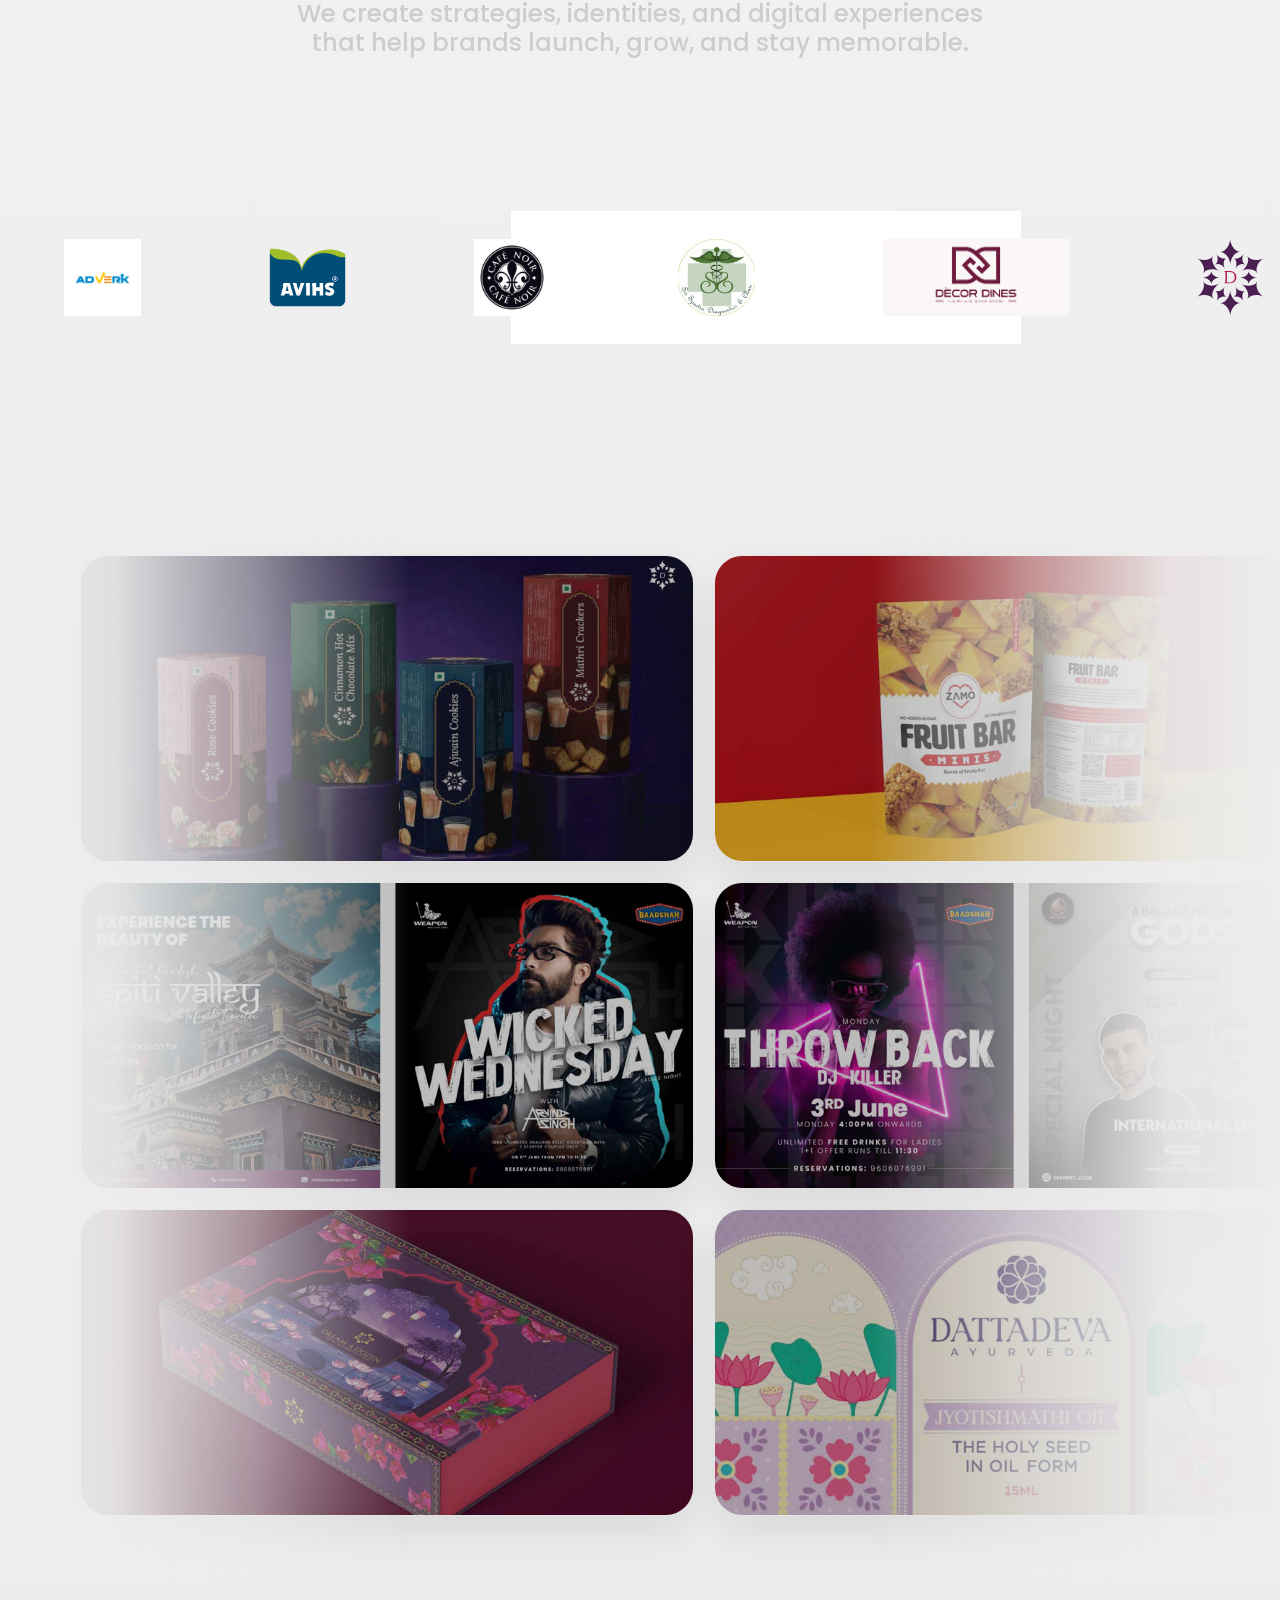
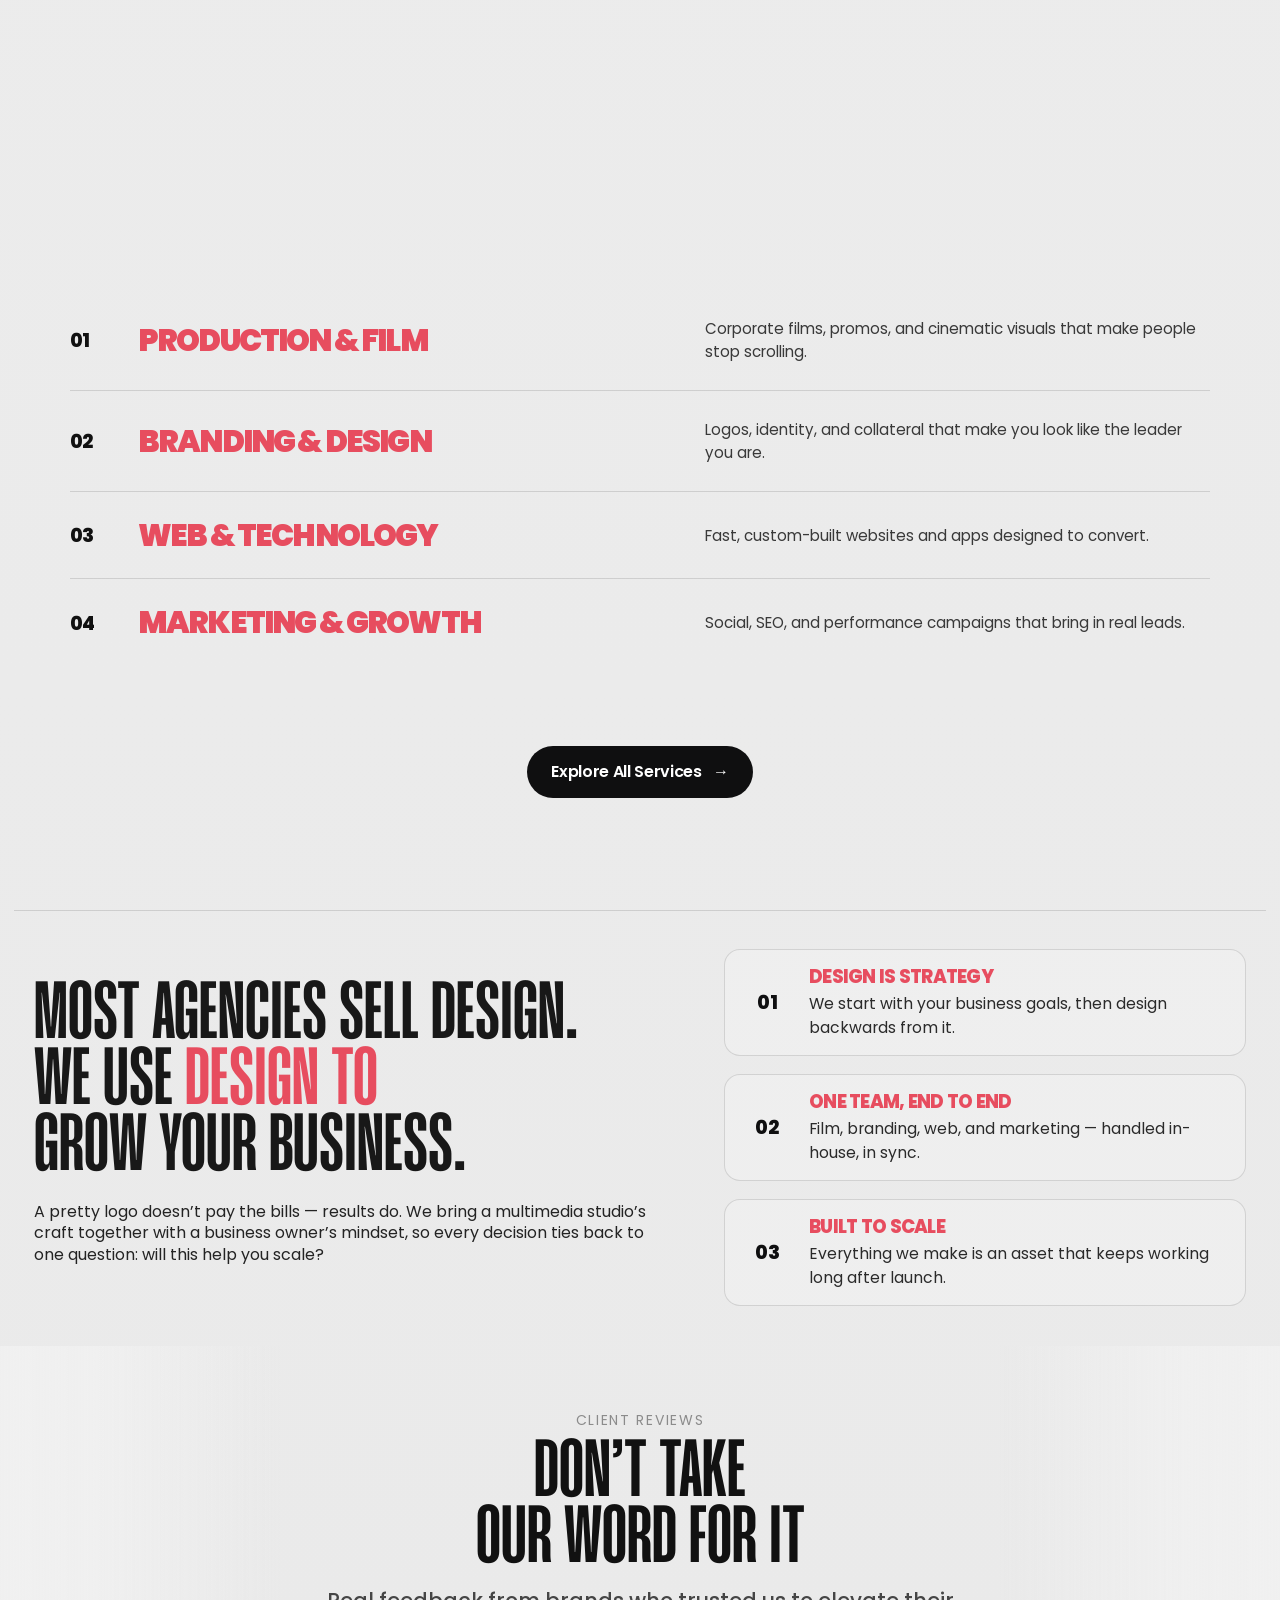
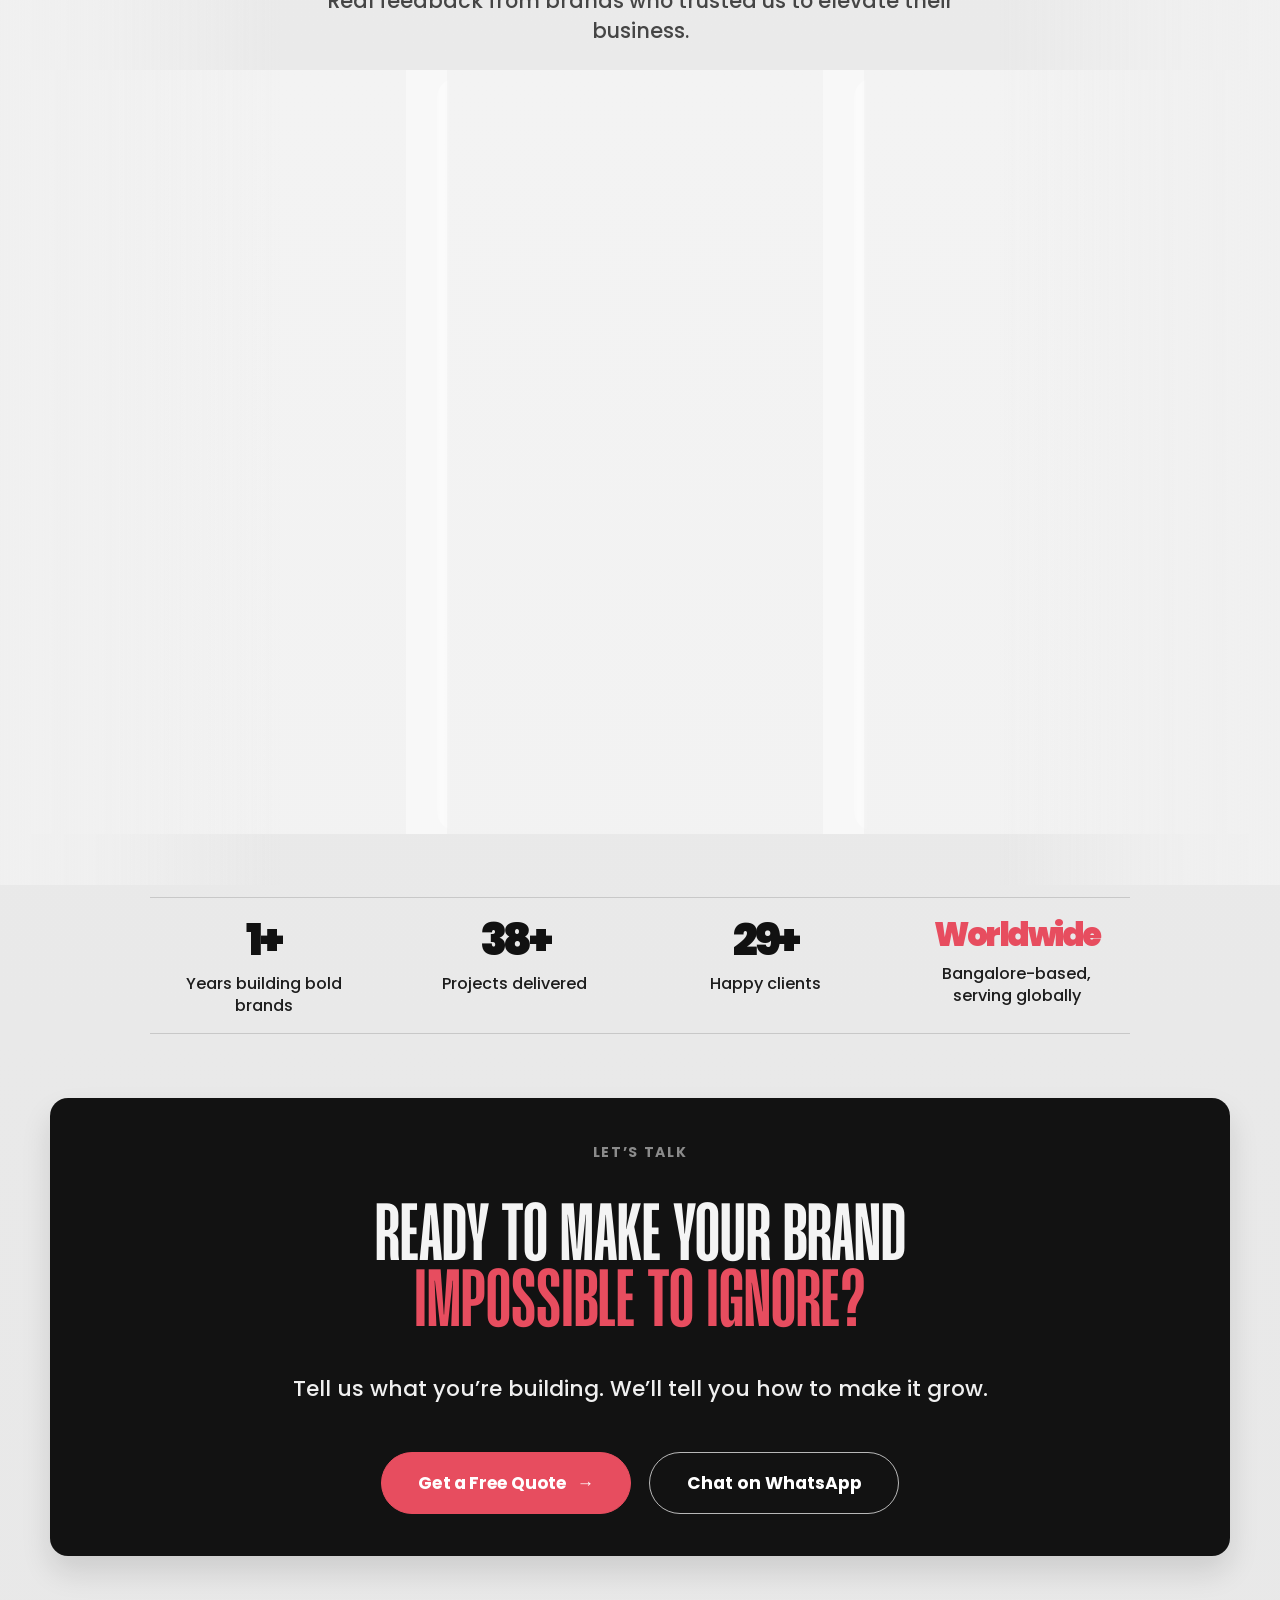
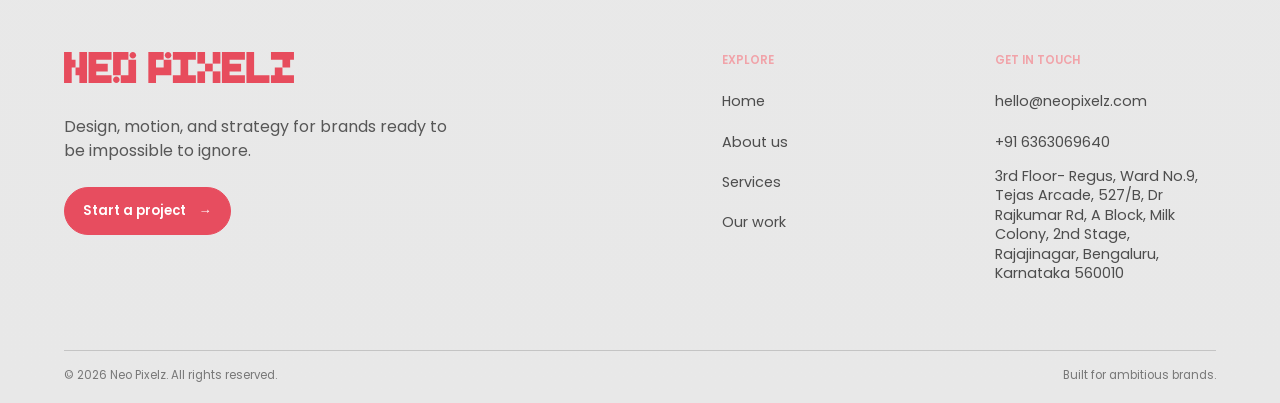
==== commit f86497c2: "final changes" ====
--- a/index.html
+++ b/index.html
@@ -103,32 +103,54 @@
       </div>
     </section>
 
-    <div class="brand-row testimonials-brand-row reveal delay-2"
-      style="margin: 10px auto 0; width:min(100%, 1200px); justify-content:center; flex-wrap:wrap; gap:clamp(24px, 3vw, 44px);">
-      <div class="brand-row" style="width:100%; justify-content:center; flex-wrap:nowrap; gap:clamp(16px, 2.4vw, 34px);">
-        <img src="assets/Neopixelz Clintele 2/Adverk .webp" alt="Adverk logo" style="width:auto; height:56px;" loading="lazy" />
-        <img src="assets/Neopixelz Clintele 2/avihstea.png" alt="Avihstea logo" style="width:auto; height:56px;" loading="lazy" />
-        <img src="assets/Neopixelz Clintele 2/Cafe Noir.jpeg" alt="Cafe Noir logo" style="width:auto; height:56px;" loading="lazy" />
-        <img src="assets/Neopixelz Clintele 2/cropped-Sri-Spectra-Logo--150x150.jpeg" alt="Sri Spectra logo" style="width:auto; height:56px;" loading="lazy" />
-        <img src="assets/Neopixelz Clintele 2/Decro Dines.webp" alt="Decro Dines logo" style="width:auto; height:56px;" loading="lazy" />
-        <img src="assets/Neopixelz Clintele 2/dream-a-dozen.svg" alt="Dream a Dozen logo" style="width:auto; height:56px;" loading="lazy" />
-        <img src="assets/Neopixelz Clintele 2/Health Harmony Hub.png" alt="Health Harmony Hub logo" style="width:auto; height:56px;" loading="lazy" />
-        <img src="assets/Neopixelz Clintele 2/ICB.jpeg" alt="ICB logo" style="width:auto; height:56px;" loading="lazy" />
-        <img src="assets/Neopixelz Clintele 2/Icestone.png" alt="Icestone logo" style="width:auto; height:56px;" loading="lazy" />
-        <img src="assets/Neopixelz Clintele 2/Livingque.enc" alt="Livingque logo" style="width:auto; height:56px;" loading="lazy" />
-        <img src="assets/Neopixelz Clintele 2/Official_Logo_of_Sharekhan_by_BNP_Paribas.png" alt="Sharekhan by BNP Paribas logo" style="width:auto; height:56px;" loading="lazy" />
-      </div>
-      <div class="brand-row" style="width:100%; justify-content:center; flex-wrap:nowrap; gap:clamp(16px, 2.4vw, 34px);">
-        <img src="assets/Neopixelz Clintele 2/PhysicsWallah_1-1.webp" alt="PhysicsWallah logo" style="width:auto; height:56px;" loading="lazy" />
-        <img src="assets/Neopixelz Clintele 2/qwqer-logo.webp" alt="Qwqer logo" style="width:auto; height:56px;" loading="lazy" />
-        <img src="assets/Neopixelz Clintele 2/Sambhrama.jpeg" alt="Sambhrama logo" style="width:auto; height:56px;" loading="lazy" />
-        <img src="assets/Neopixelz Clintele 2/Shekmet.jpg" alt="Shekmet logo" style="width:auto; height:56px;" loading="lazy" />
-        <img src="assets/Neopixelz Clintele 2/Social Brewery.jpg" alt="Social Brewery logo" style="width:auto; height:56px;" loading="lazy" />
-        <img src="assets/Neopixelz Clintele 2/Spectra Diagnostics.jpeg" alt="Spectra Diagnostics logo" style="width:auto; height:56px;" loading="lazy" />
-        <img src="assets/Neopixelz Clintele 2/Sree Vishnu Scans.png" alt="Sree Vishnu Scans logo" style="width:auto; height:56px;" loading="lazy" />
-        <img src="assets/Neopixelz Clintele 2/Srivatsanka.png" alt="Srivatsanka logo" style="width:auto; height:56px;" loading="lazy" />
-        <img src="assets/Neopixelz Clintele 2/Tulasi Paints.avif" alt="Tulasi Paints logo" style="width:auto; height:56px;" loading="lazy" />
-        <img src="assets/Neopixelz Clintele 2/Vedaearth-logo-1-1.png" alt="Vedaearth logo" style="width:auto; height:56px;" loading="lazy" />
+    <div class="brand-row testimonials-brand-row logo-marquee reveal delay-2" aria-label="Our clients">
+      <div class="logo-marquee-track">
+        <div class="logo-marquee-group">
+          <img src="assets/Neopixelz Clintele 2/Adverk .webp" alt="Adverk logo" loading="lazy" />
+          <img src="assets/Neopixelz Clintele 2/avihstea.png" alt="Avihstea logo" loading="lazy" />
+          <img src="assets/Neopixelz Clintele 2/Cafe Noir.jpeg" alt="Cafe Noir logo" loading="lazy" />
+          <img src="assets/Neopixelz Clintele 2/cropped-Sri-Spectra-Logo--150x150.jpeg" alt="Sri Spectra logo" loading="lazy" />
+          <img src="assets/Neopixelz Clintele 2/Decro Dines.webp" alt="Decro Dines logo" loading="lazy" />
+          <img src="assets/Neopixelz Clintele 2/dream-a-dozen.svg" alt="Dream a Dozen logo" loading="lazy" />
+          <img src="assets/Neopixelz Clintele 2/Health Harmony Hub.png" alt="Health Harmony Hub logo" loading="lazy" />
+          <img src="assets/Neopixelz Clintele 2/ICB.jpeg" alt="ICB logo" loading="lazy" />
+          <img src="assets/Neopixelz Clintele 2/Icestone.png" alt="Icestone logo" loading="lazy" />
+          <img src="assets/Neopixelz Clintele 2/Livingque.enc" alt="Livingque logo" loading="lazy" />
+          <img src="assets/Neopixelz Clintele 2/Official_Logo_of_Sharekhan_by_BNP_Paribas.png" alt="Sharekhan by BNP Paribas logo" loading="lazy" />
+          <img src="assets/Neopixelz Clintele 2/PhysicsWallah_1-1.webp" alt="PhysicsWallah logo" loading="lazy" />
+          <img src="assets/Neopixelz Clintele 2/qwqer-logo.webp" alt="Qwqer logo" loading="lazy" />
+          <img src="assets/Neopixelz Clintele 2/Sambhrama.jpeg" alt="Sambhrama logo" loading="lazy" />
+          <img src="assets/Neopixelz Clintele 2/Shekmet.jpg" alt="Shekmet logo" loading="lazy" />
+          <img src="assets/Neopixelz Clintele 2/Social Brewery.jpg" alt="Social Brewery logo" loading="lazy" />
+          <img src="assets/Neopixelz Clintele 2/Spectra Diagnostics.jpeg" alt="Spectra Diagnostics logo" loading="lazy" />
+          <img src="assets/Neopixelz Clintele 2/Sree Vishnu Scans.png" alt="Sree Vishnu Scans logo" loading="lazy" />
+          <img src="assets/Neopixelz Clintele 2/Srivatsanka.png" alt="Srivatsanka logo" loading="lazy" />
+          <img src="assets/Neopixelz Clintele 2/Tulasi Paints.avif" alt="Tulasi Paints logo" loading="lazy" />
+          <img src="assets/Neopixelz Clintele 2/Vedaearth-logo-1-1.png" alt="Vedaearth logo" loading="lazy" />
+        </div>
+        <div class="logo-marquee-group" aria-hidden="true">
+          <img src="assets/Neopixelz Clintele 2/Adverk .webp" alt="" loading="lazy" />
+          <img src="assets/Neopixelz Clintele 2/avihstea.png" alt="" loading="lazy" />
+          <img src="assets/Neopixelz Clintele 2/Cafe Noir.jpeg" alt="" loading="lazy" />
+          <img src="assets/Neopixelz Clintele 2/cropped-Sri-Spectra-Logo--150x150.jpeg" alt="" loading="lazy" />
+          <img src="assets/Neopixelz Clintele 2/Decro Dines.webp" alt="" loading="lazy" />
+          <img src="assets/Neopixelz Clintele 2/dream-a-dozen.svg" alt="" loading="lazy" />
+          <img src="assets/Neopixelz Clintele 2/Health Harmony Hub.png" alt="" loading="lazy" />
+          <img src="assets/Neopixelz Clintele 2/ICB.jpeg" alt="" loading="lazy" />
+          <img src="assets/Neopixelz Clintele 2/Icestone.png" alt="" loading="lazy" />
+          <img src="assets/Neopixelz Clintele 2/Livingque.enc" alt="" loading="lazy" />
+          <img src="assets/Neopixelz Clintele 2/Official_Logo_of_Sharekhan_by_BNP_Paribas.png" alt="" loading="lazy" />
+          <img src="assets/Neopixelz Clintele 2/PhysicsWallah_1-1.webp" alt="" loading="lazy" />
+          <img src="assets/Neopixelz Clintele 2/qwqer-logo.webp" alt="" loading="lazy" />
+          <img src="assets/Neopixelz Clintele 2/Sambhrama.jpeg" alt="" loading="lazy" />
+          <img src="assets/Neopixelz Clintele 2/Shekmet.jpg" alt="" loading="lazy" />
+          <img src="assets/Neopixelz Clintele 2/Social Brewery.jpg" alt="" loading="lazy" />
+          <img src="assets/Neopixelz Clintele 2/Spectra Diagnostics.jpeg" alt="" loading="lazy" />
+          <img src="assets/Neopixelz Clintele 2/Sree Vishnu Scans.png" alt="" loading="lazy" />
+          <img src="assets/Neopixelz Clintele 2/Srivatsanka.png" alt="" loading="lazy" />
+          <img src="assets/Neopixelz Clintele 2/Tulasi Paints.avif" alt="" loading="lazy" />
+          <img src="assets/Neopixelz Clintele 2/Vedaearth-logo-1-1.png" alt="" loading="lazy" />
+        </div>
       </div>
     </div>
 
@@ -221,7 +243,7 @@
         </div>
 
         <div class="studio-button-wrap reveal reveal-up delay-3">
-          <a href="#contact" class="studio-cta">Explore All Services <span aria-hidden="true">→</span></a>
+          <a href="services.html" class="studio-cta">Explore All Services <span aria-hidden="true">→</span></a>
         </div>
       </div>
     </section>
@@ -312,28 +334,37 @@
 
               <article class="testimonial-card">
                 <div class="testimonial-stars" aria-label="5 star rating">★★★★★</div>
-                <p class="testimonial-quote">“Neo Pixelz helped us turn a rough idea into a confident brand and a
-                  website that finally made sense to our audience. The result feels premium, strategic, and deeply
-                  aligned with our vision.”</p>
+                <p class="testimonial-quote">“It was a pleasure for NeoPixelz to work with Decor Dines, a luxury imported furniture showroom spread across 13,000 sq. ft., specialising in premium dining furniture.
+
+We had the opportunity to create their company profile, with a focus on presenting their brand, offerings, and premium positioning in a professional and visually compelling way.
+
+We’re grateful for the trust they placed in us and truly value their appreciation of our quick response, attention to detail, and flexibility with corrections and updates throughout the project.
+
+At NeoPixelz, we believe in creating designs that not only look good but also communicate a brand’s value effectively. We’re proud to have contributed to Decor Dines’ brand presentation.”</p>
                 <div class="testimonial-author">
                   <span class="avatar">E</span>
                   <div>
-                    <strong>Emma Carter</strong>
-                    <small>Northline Studio</small>
-                  </div>
-                </div>
-              </article>
-
-              <article class="testimonial-card">
-                <div class="testimonial-stars" aria-label="5 star rating">★★★★★</div>
-                <p class="testimonial-quote">“Their design thinking was sharp and strategic. Every decision had a
-                  purpose, and the final output looked polished across our launch assets, marketing, and web presence.”
+                    <strong>Preetham SA</strong>
+                    <small>Decor Dines</small>
+                  </div>
+                </div>
+              </article>
+
+              <article class="testimonial-card">
+                <div class="testimonial-stars" aria-label="5 star rating">★★★★★</div>
+                <p class="testimonial-quote">“It was a pleasure for NeoPixelz Creative Design to work with Manjula Pradeep Kumar, Founder of Symphony Graffiti, a trusted name in innovative printing solutions, known for its integrity, creative expertise, and commitment to delivering innovative print media solutions.
+
+We had the opportunity to work on the logo design and tagline for her new company. From understanding the initial requirements to presenting multiple creative options, our focus was on creating a distinctive visual identity that aligned with the brand’s vision and values.
+
+We’re glad to know that Manjula appreciated our creativity, quick turnaround, understanding of the requirements, and attention to detail throughout the project.
+
+I highly recommend NeoPixelz by Sai Ganesh to All who are looking for creativity and best work”
                 </p>
                 <div class="testimonial-author">
                   <span class="avatar">D</span>
                   <div>
-                    <strong>Daniel Brooks</strong>
-                    <small>Signal Forge</small>
+                    <strong>Manjula BC</strong>
+                    <small>Symphony Grafitti</small>
                   </div>
                 </div>
               </article>
@@ -382,14 +413,18 @@
 
               <article class="testimonial-card">
                 <div class="testimonial-stars" aria-label="5 star rating">★★★★★</div>
-                <p class="testimonial-quote">“Neo Pixelz helped us turn a rough idea into a confident brand and a
-                  website that finally made sense to our audience. The result feels premium, strategic, and deeply
-                  aligned with our vision.”</p>
+                <p class="testimonial-quote">“It was a pleasure for NeoPixelz to work with Decor Dines, a luxury imported furniture showroom spread across 13,000 sq. ft., specialising in premium dining furniture.
+
+We had the opportunity to create their company profile, with a focus on presenting their brand, offerings, and premium positioning in a professional and visually compelling way.
+
+We’re grateful for the trust they placed in us and truly value their appreciation of our quick response, attention to detail, and flexibility with corrections and updates throughout the project.
+
+At NeoPixelz, we believe in creating designs that not only look good but also communicate a brand’s value effectively. We’re proud to have contributed to Decor Dines’ brand presentation.”</p>
                 <div class="testimonial-author">
                   <span class="avatar">E</span>
                   <div>
-                    <strong>Emma Carter</strong>
-                    <small>Northline Studio</small>
+                    <strong>Preetham SA</strong>
+                    <small>Decor Dines</small>
                   </div>
                 </div>
               </article>
@@ -425,28 +460,37 @@
 
               <article class="testimonial-card">
                 <div class="testimonial-stars" aria-label="5 star rating">★★★★★</div>
-                <p class="testimonial-quote">“Neo Pixelz helped us turn a rough idea into a confident brand and a
-                  website that finally made sense to our audience. The result feels premium, strategic, and deeply
-                  aligned with our vision.”</p>
+                <p class="testimonial-quote">“It was a pleasure for NeoPixelz Creative Design to work with Manjula Pradeep Kumar, Founder of Symphony Graffiti, a trusted name in innovative printing solutions, known for its integrity, creative expertise, and commitment to delivering innovative print media solutions.
+
+We had the opportunity to work on the logo design and tagline for her new company. From understanding the initial requirements to presenting multiple creative options, our focus was on creating a distinctive visual identity that aligned with the brand’s vision and values.
+
+We’re glad to know that Manjula appreciated our creativity, quick turnaround, understanding of the requirements, and attention to detail throughout the project.
+
+I highly recommend NeoPixelz by Sai Ganesh to All who are looking for creativity and best work.”</p>
                 <div class="testimonial-author">
                   <span class="avatar">E</span>
                   <div>
-                    <strong>Emma Carter</strong>
-                    <small>Northline Studio</small>
-                  </div>
-                </div>
-              </article>
-
-              <article class="testimonial-card">
-                <div class="testimonial-stars" aria-label="5 star rating">★★★★★</div>
-                <p class="testimonial-quote">“Their design thinking was sharp and strategic. Every decision had a
-                  purpose, and the final output looked polished across our launch assets, marketing, and web presence.”
+                    <strong>Manjula BC</strong>
+                    <small>Symphony Grafitti</small>
+                  </div>
+                </div>
+              </article>
+
+              <article class="testimonial-card">
+                <div class="testimonial-stars" aria-label="5 star rating">★★★★★</div>
+                <p class="testimonial-quote">“It was a pleasure for NeoPixelz to work with Decor Dines, a luxury imported furniture showroom spread across 13,000 sq. ft., specialising in premium dining furniture.
+
+We had the opportunity to create their company profile, with a focus on presenting their brand, offerings, and premium positioning in a professional and visually compelling way.
+
+We’re grateful for the trust they placed in us and truly value their appreciation of our quick response, attention to detail, and flexibility with corrections and updates throughout the project.
+
+At NeoPixelz, we believe in creating designs that not only look good but also communicate a brand’s value effectively. We’re proud to have contributed to Decor Dines’ brand presentation.”
                 </p>
                 <div class="testimonial-author">
                   <span class="avatar">D</span>
                   <div>
-                    <strong>Daniel Brooks</strong>
-                    <small>Signal Forge</small>
+                    <strong>Preetham SA</strong>
+                    <small>Decor Dinese</small>
                   </div>
                 </div>
               </article>
@@ -467,9 +511,6 @@
           </div>
         </div>
 
-        <div class="testimonial-cta reveal reveal-up delay-3">
-          <a href="#contact" class="button button-secondary">Read All Reviews <span aria-hidden="true">→</span></a>
-        </div>
       </div>
     </section>
 
@@ -534,7 +575,7 @@
         </p>
 
         <div style="margin-top:30px; display:flex; justify-content:center; gap:18px; flex-wrap:wrap;">
-          <a href="https://forms.gle/y4tWrhHu7eXvYgtM7"
+          <a href="https://forms.gle/6ovDkiubXuVgVLEV6"
             style="display:inline-flex; align-items:center; justify-content:center; gap:10px; min-width:250px; min-height:62px; padding:0 26px; border-radius:999px; background:#e74d5f; color:#fff; font-size:1.08rem; font-weight:700; text-transform:none; letter-spacing:-0.02em; border:1px solid #e74d5f; text-decoration:none;">
             Get a Free Quote <span aria-hidden="true">→</span>
           </a>
@@ -570,8 +611,8 @@
             <h2>Get in touch</h2>
             <ul>
               <li><a href="mailto:hello@neopixelz.com">hello@neopixelz.com</a></li>
-              <li><a href="tel:+919876543210">+91 98765 43210</a></li>
-              <li><a href="https://www.google.com/maps/search/Bangalore">Bangalore, India</a></li>
+              <li><a href="tel:+919876543210">+91 6363069640</a></li>
+              <li><a href="https://www.google.com/maps/search/Regus,+Tejas+Arcade,+Dr+Rajkumar+Rd,+Rajajinagar,+Bengaluru+560010" target="_blank" rel="noopener">3rd Floor- Regus, Ward No.9, Tejas Arcade, 527/B, Dr Rajkumar Rd, A Block, Milk Colony, 2nd Stage, Rajajinagar, Bengaluru, Karnataka 560010</a></li>
             </ul>
           </div>
         </nav>
--- a/style.css
+++ b/style.css
@@ -201,30 +201,45 @@
   gap: 34px;
   opacity: 0.9;
 }
-.testimonials-brand-row {
+.testimonials-brand-row.logo-marquee {
+  overflow: hidden;
+  width: 100%;
+  opacity: 1;
   margin-top: 120px;
-  margin-bottom: 0;
-  width: min(100%, 760px);
-  margin-left: auto;
-  margin-right: auto;
-  justify-content: space-between;
-  gap: clamp(42px, 6vw, 86px);
-}
-.testimonials-brand-row img {
-  opacity: .38;
-  transform: scale(.88);
-  transition: transform .7s cubic-bezier(.16,1,.3,1), opacity .7s cubic-bezier(.16,1,.3,1), filter .7s cubic-bezier(.16,1,.3,1);
-  filter: grayscale(1);
-  max-width: 100%;
-  flex: 0 1 auto;
-  min-width: 0;
+  display: block;
+  background: #ffffff;
+  padding: 28px 0;
+  border-radius: 18px;
+}
+.logo-marquee-track {
+  display: flex;
+  align-items: center;
+  width: max-content;
+  will-change: transform;
+  animation: logoScrollLeftToRight 60s linear infinite;
+}
+.logo-marquee-group {
+  display: flex;
+  align-items: center;
+  flex: 0 0 auto;
+}
+.logo-marquee-group img {
+  display: block;
+  height: clamp(48px, 6vw, 88px);
+  width: auto;
   object-fit: contain;
-  object-position: center;
-}
-.testimonials-brand-row img.is-active {
-  opacity: 1;
-  transform: scale(1.08);
-  filter: grayscale(0);
+  flex: 0 0 auto;
+  margin: 0 clamp(40px, 5vw, 80px);
+}
+@keyframes logoScrollLeftToRight {
+  from { transform: translate3d(-50%, 0, 0); }
+  to { transform: translate3d(0, 0, 0); }
+}
+@media (prefers-reduced-motion: reduce) {
+  .logo-marquee-track {
+    animation: none;
+    transform: none;
+  }
 }
 .ticker-zone {
   margin-top: 14px;
@@ -685,11 +700,13 @@
   .mobile-nav a { min-height: 44px; display: flex; align-items: center; }
   .nav-cta, .primary-pill { min-height: 44px; min-width: 44px; }
   /* Hero Section */
-  .hero-title { font-size: clamp(2.2rem, 10vw, 3.6rem); letter-spacing: -0.06em; }
+  .hero-title { font-size: clamp(2.2rem, 10vw, 3.6rem); letter-spacing: -0.06em; line-height: 1.05; }
   .hero-copy { max-width: 90vw; }
   .hero-text { font-size: 0.95rem; line-height: 1.5; }
   /* Typography & Spacing */
   .brand-row { gap: 16px; }
+  .logo-marquee-group img { height: 36px; margin: 0 24px; }
+  .testimonials-brand-row.logo-marquee { padding: 18px 0; margin-top: 48px; }
   .ticker span, .chip-row span, .service-pills span { font-size: 0.8rem; padding: 10px 13px; line-height: 1.3; }
   .section-mini, .micro-label { font-size: 0.7rem; letter-spacing: 0.1em; }
   .section { padding: 2.5rem 0; }
@@ -1079,7 +1096,7 @@
 @media (max-width: 760px) {
   .container, .narrow { width: min(calc(100% - 16px), 100%); }
   .section { padding: 2rem 0; }
-  .hero-title { font-size: clamp(2.1rem, 10vw, 3.5rem); }
+  .hero-title { font-size: clamp(2.1rem, 10vw, 3.5rem); line-height: 1.05; }
   .ghost-title { font-size: clamp(2.8rem, 16vw, 4.7rem); }
   .service-center-card { width: 100%; }
   .footer-brand { font-size: clamp(3.8rem, 19vw, 6rem); }
@@ -1087,7 +1104,7 @@
   .nav-wrap { min-height: 64px; gap: 12px; padding: 8px 0; }
   .brand img { width: 156px; margin-top: 13px; }
   .hero-media { border-radius: 12px; }
-  .hero-media img { aspect-ratio: 1.25; border-radius: 12px; }
+  .hero-media img { aspect-ratio: auto; border-radius: 12px; }
   .intro-section { padding: 2rem 0 1.5rem; }
   .intro-title { font-size: clamp(1.2rem, 1rem + 0.8vw, 1.6rem); max-width: 100%; }
   .chip-row { gap: 8px; }
@@ -1407,7 +1424,9 @@
     max-width: 100%;
   }
   .hero-media img {
-    aspect-ratio: 1.25;
+    aspect-ratio: auto;
+    height: auto;
+    object-fit: contain;
   }
 }
 /* Blue-marked reference adjustments */
@@ -2532,7 +2551,6 @@
   .display-title.ghost-title {
     font-size: clamp(2.5rem, 15vw, 4rem);
   }
-  .hero-media img,
   .contact-visual img {
     aspect-ratio: 1.45;
   }
@@ -3692,6 +3710,7 @@
 @media (max-width: 760px) {
   .hero-title {
     font-size: clamp(6rem, 23vw, 8.8rem);
+    line-height: 0.88;
   }
 }
 
@@ -4326,23 +4345,6 @@
   }
 
   /* Testimonials */
-  .brand-row.testimonials-brand-row {
-    flex-wrap: nowrap;
-    justify-content: center;
-    gap: clamp(10px, 5vw, 28px);
-    padding-inline: clamp(12px, 5vw, 28px);
-    width: 100%;
-  }
-  .brand-row.testimonials-brand-row img {
-    flex: 0 1 auto;
-    min-width: 0;
-    max-height: 22px;
-    max-width: 22vw;
-    width: auto;
-    height: auto;
-    object-fit: contain;
-    transform: scale(.88);
-  }
   .testimonial-marquee::before,
   .testimonial-marquee::after {
     width: 48px;
